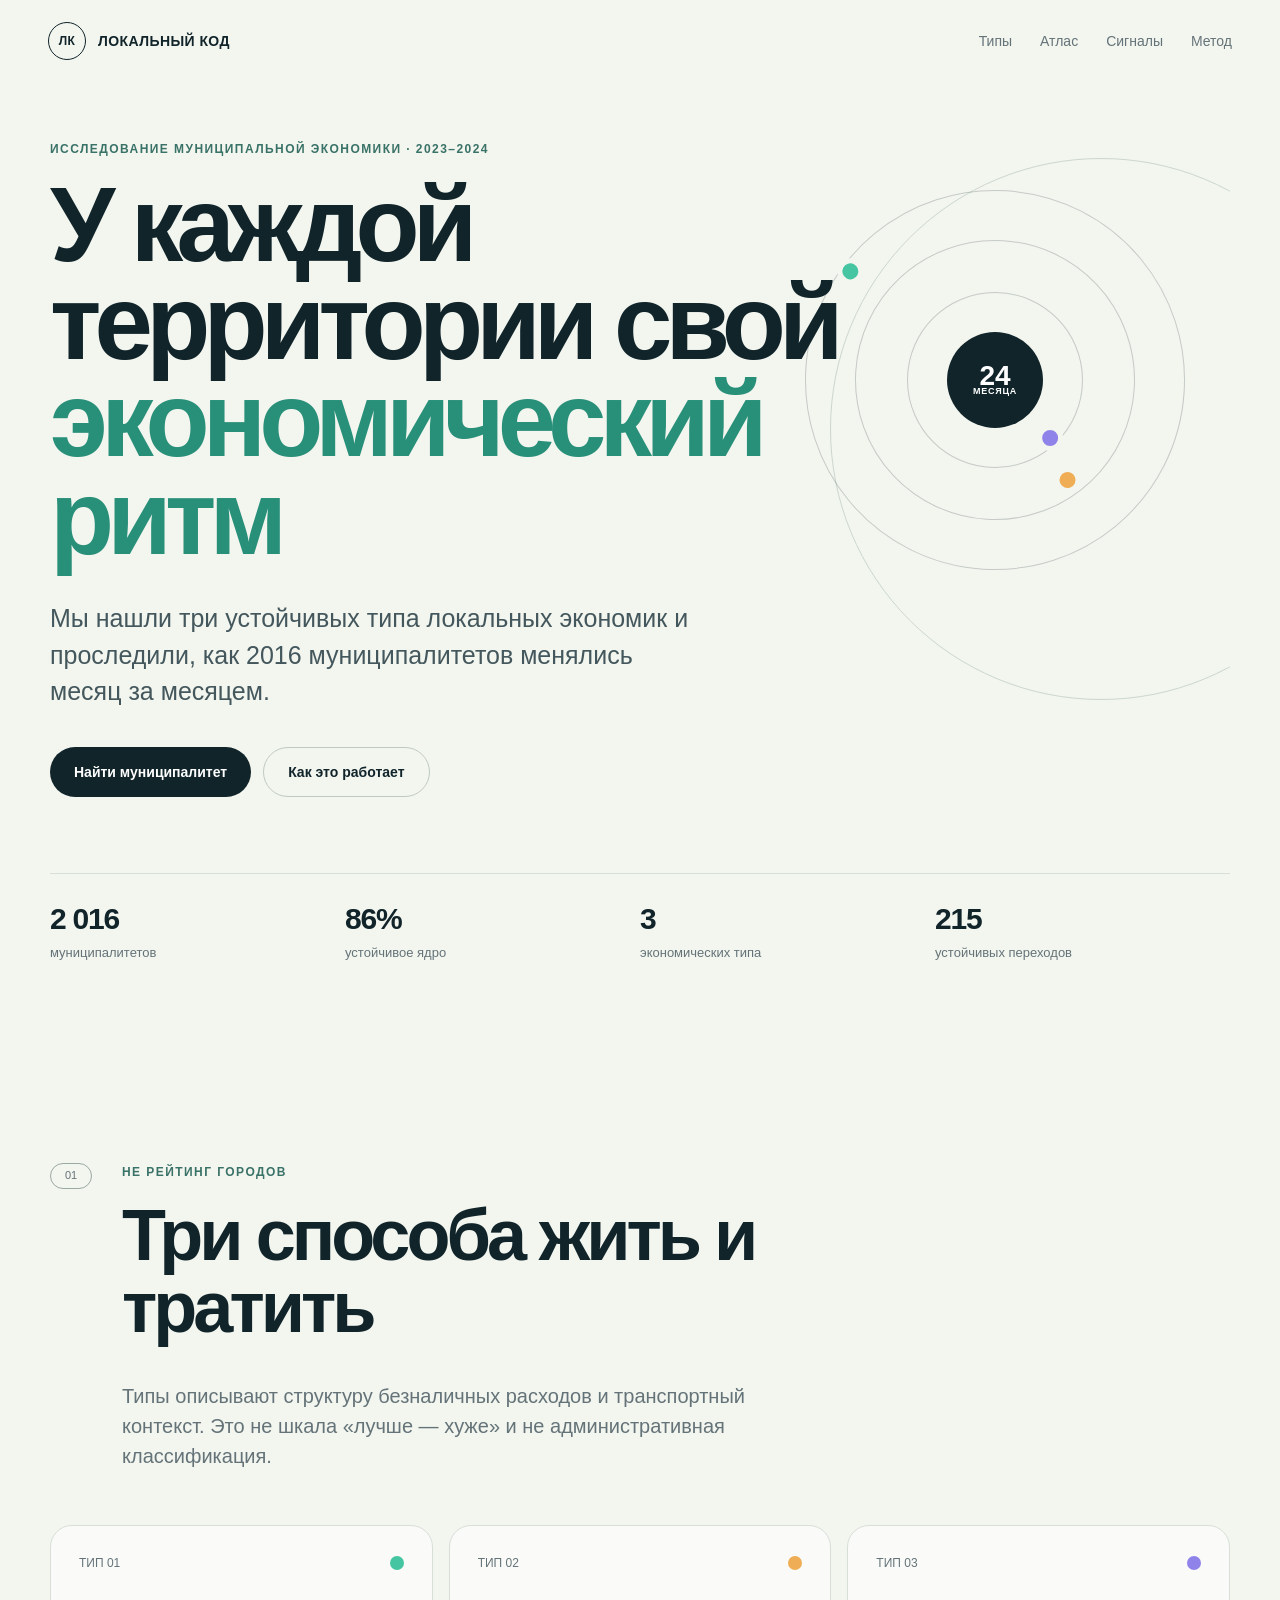
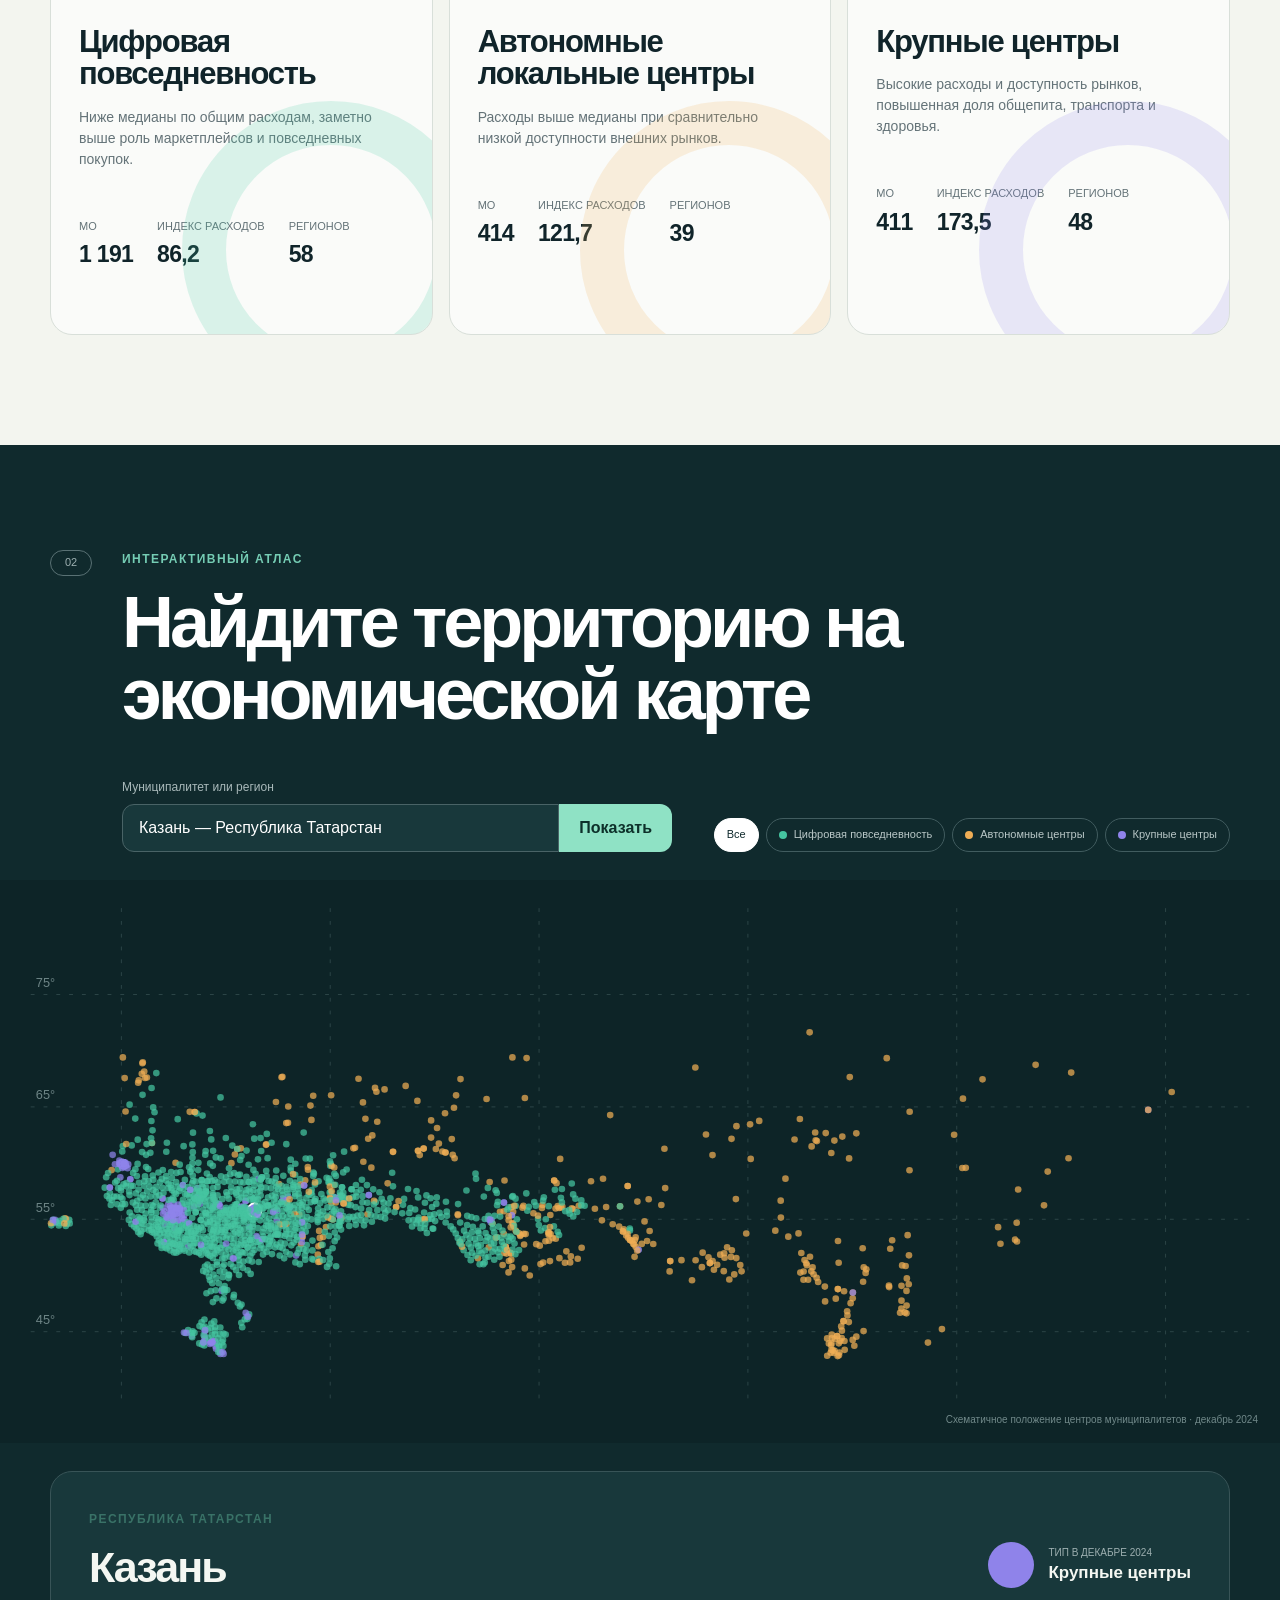
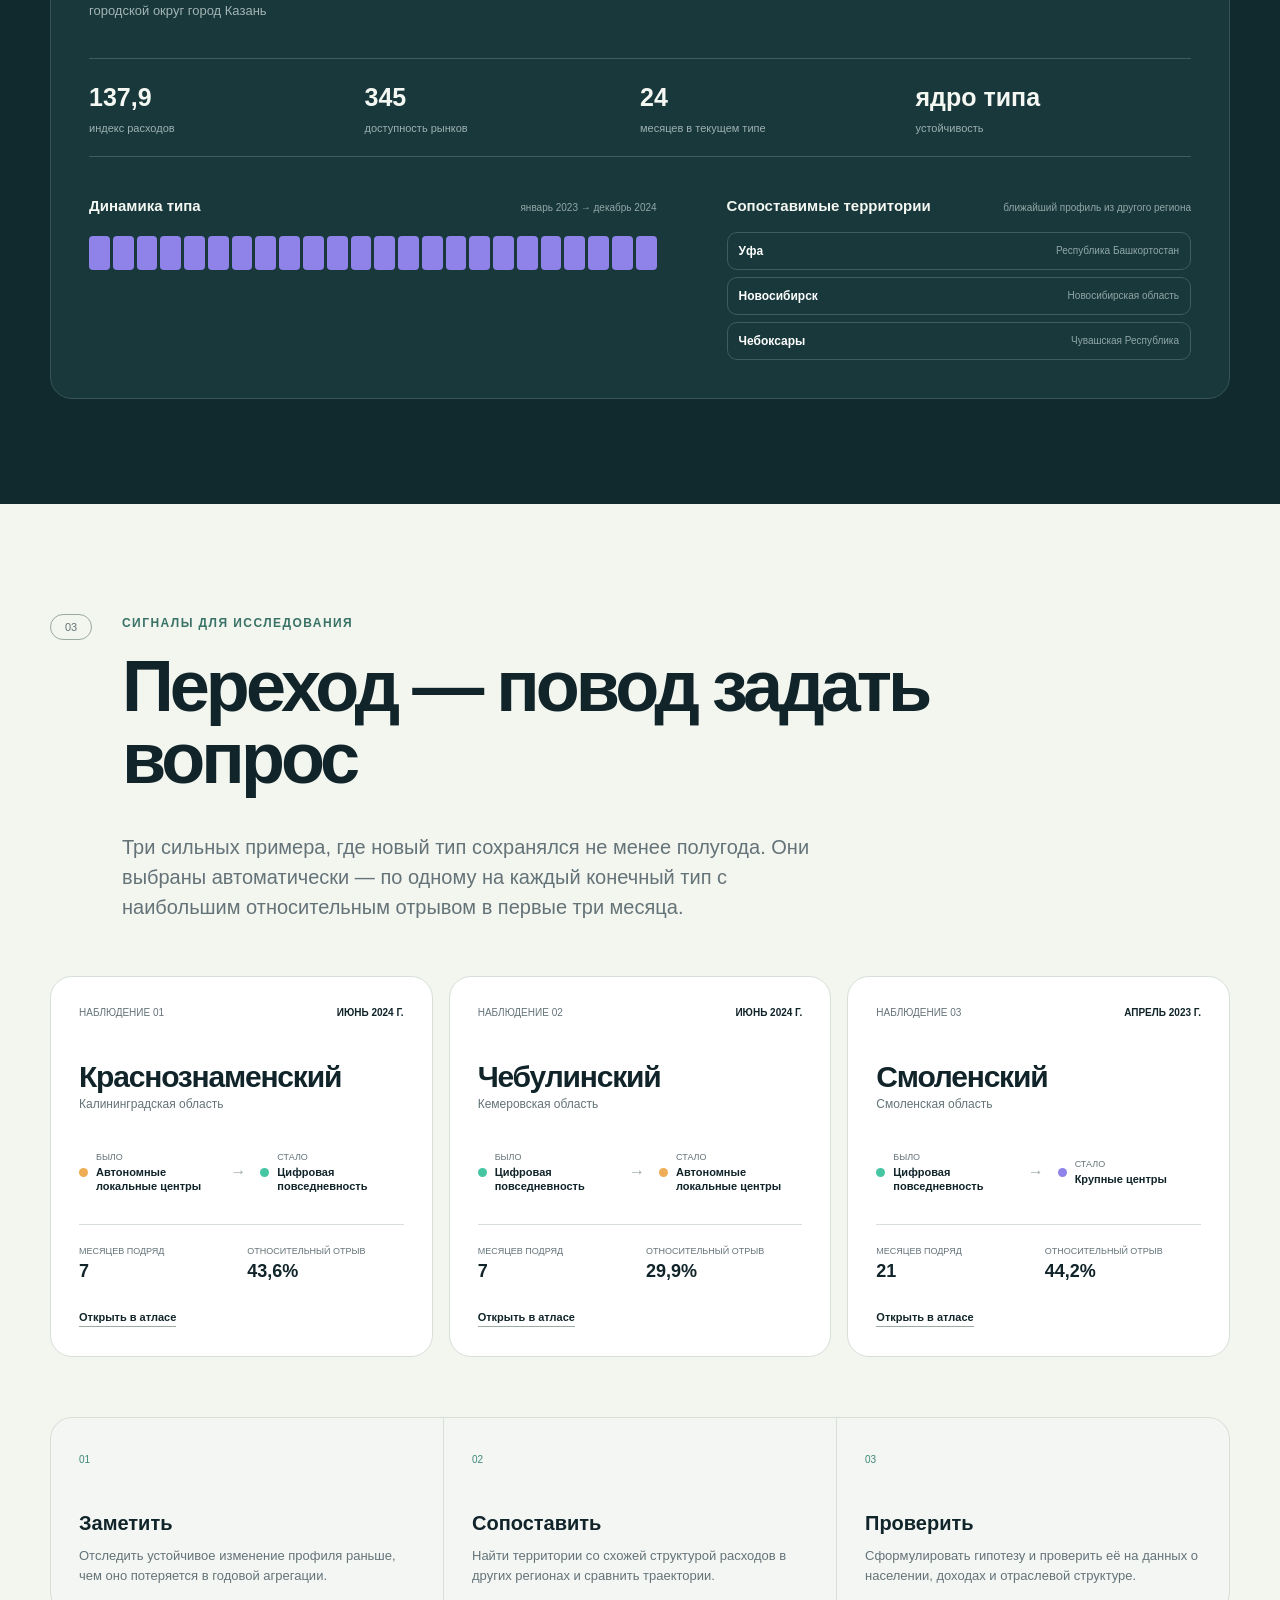
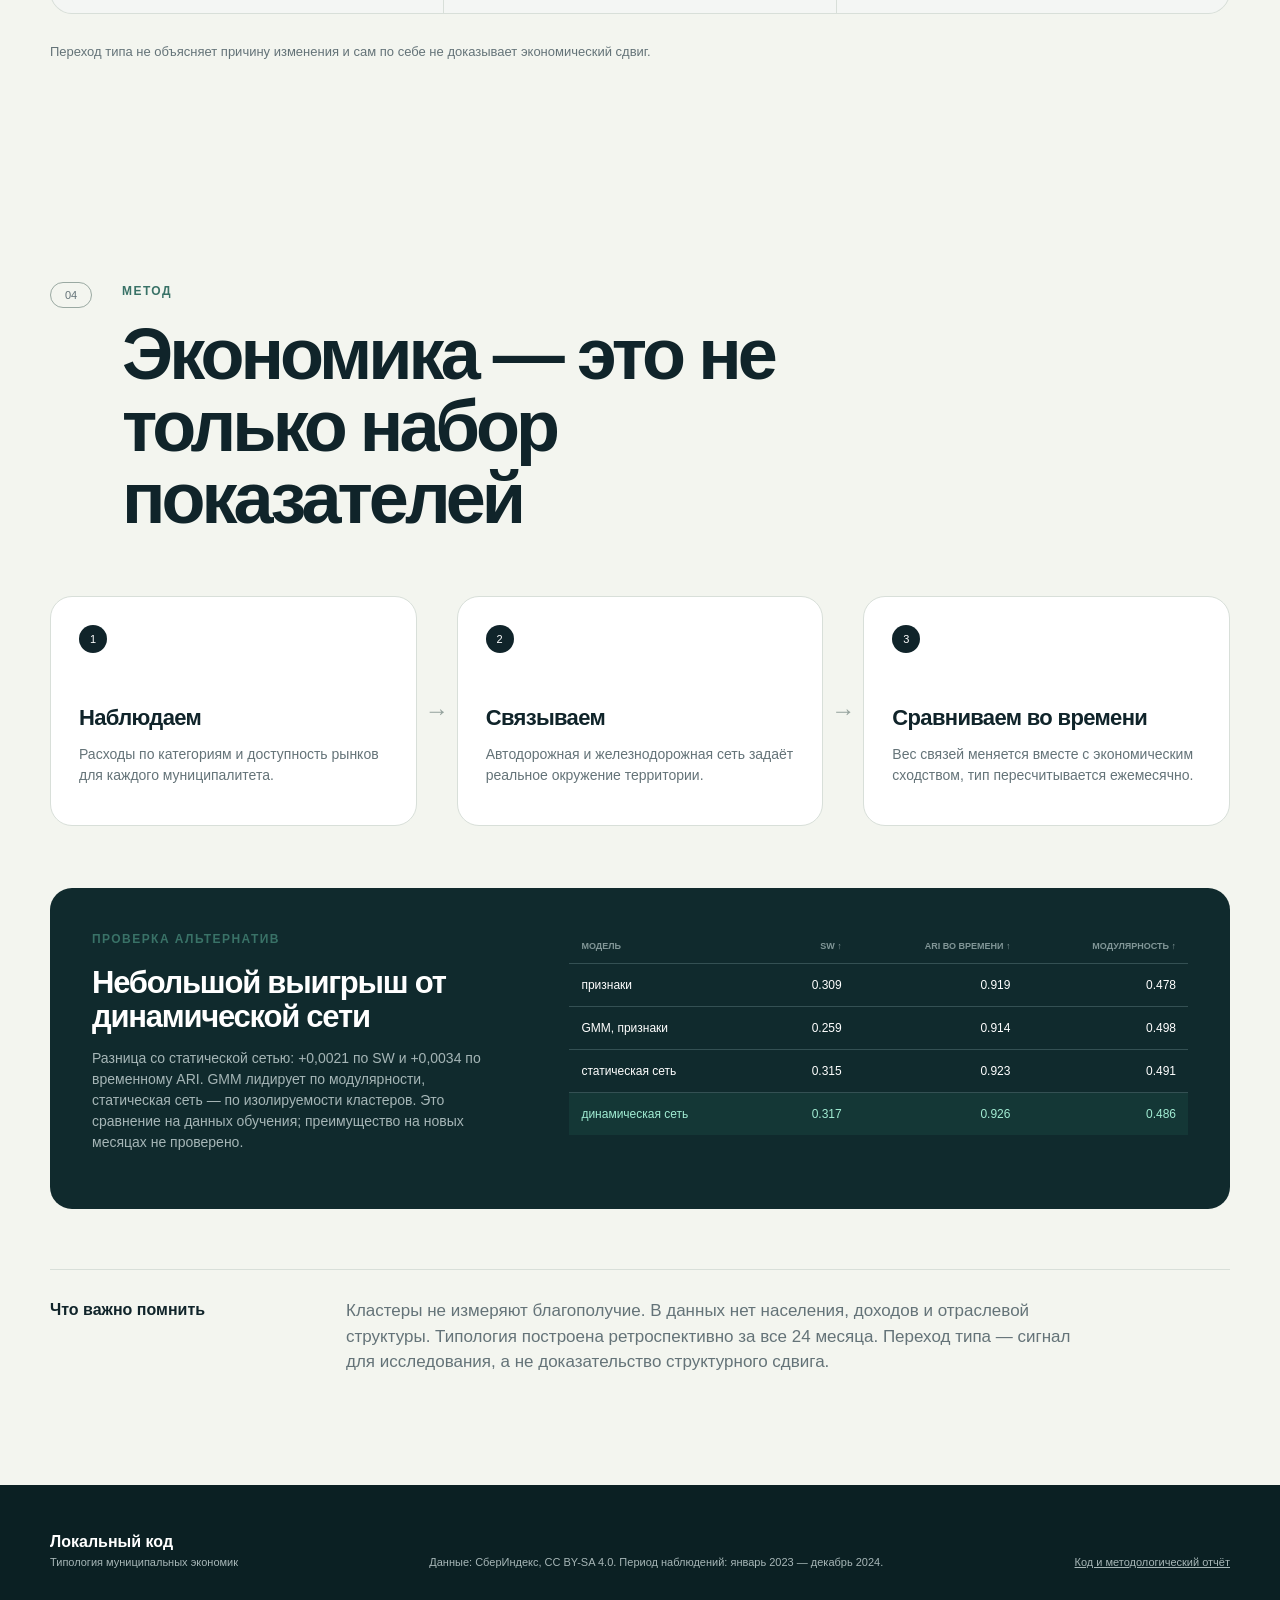
==== site/index.html @ 33820975 "Рефакторинг" ====
<!doctype html>
<html lang="ru">
<head>
  <meta charset="utf-8">
  <meta name="viewport" content="width=device-width, initial-scale=1">
  <meta name="description" content="Интерактивная типология экономик российских муниципалитетов на данных СберИндекса">
  <title>Локальный код — экономические типы муниципалитетов</title>
  <link rel="stylesheet" href="styles.css">
  <script src="app.js" defer></script>
</head>
<body>
  <header class="topbar">
    <a class="brand" href="#top" aria-label="Локальный код — на главную">
      <span class="brand-mark">ЛК</span>
      <span>Локальный код</span>
    </a>
    <nav aria-label="Навигация по странице">
      <a href="#types">Типы</a>
      <a href="#atlas">Атлас</a>
      <a href="#signals">Сигналы</a>
      <a href="#method">Метод</a>
    </nav>
  </header>

  <main id="top">
    <section class="hero page-grid">
      <div class="eyebrow">Исследование муниципальной экономики · 2023–2024</div>
      <h1>У каждой территории свой <span>экономический ритм</span></h1>
      <p class="hero-lead">Мы нашли три устойчивых типа локальных экономик и проследили, как 2016 муниципалитетов менялись месяц за месяцем.</p>
      <div class="hero-actions">
        <a class="button button-primary" href="#atlas">Найти муниципалитет</a>
        <a class="button button-secondary" href="#method">Как это работает</a>
      </div>
      <div class="hero-orbit" aria-hidden="true">
        <span class="orbit orbit-one"></span>
        <span class="orbit orbit-two"></span>
        <span class="orbit orbit-three"></span>
        <span class="orbit-core">24<br><small>месяца</small></span>
      </div>
      <dl class="hero-stats" aria-label="Основные показатели исследования">
        <div><dt id="stat-municipalities">2016</dt><dd>муниципалитетов</dd></div>
        <div><dt id="stat-core">86%</dt><dd>устойчивое ядро</dd></div>
        <div><dt>3</dt><dd>экономических типа</dd></div>
        <div><dt id="stat-transitions">215</dt><dd>устойчивых переходов</dd></div>
      </dl>
    </section>

    <section class="intro page-grid" id="types">
      <div class="section-heading">
        <span class="section-number">01</span>
        <div>
          <p class="eyebrow">Не рейтинг городов</p>
          <h2>Три способа жить и тратить</h2>
        </div>
      </div>
      <p class="section-lead">Типы описывают структуру безналичных расходов и транспортный контекст. Это не шкала «лучше — хуже» и не административная классификация.</p>
      <div class="type-grid" id="cluster-cards" aria-live="polite"></div>
    </section>

    <section class="atlas-section" id="atlas">
      <div class="page-grid">
        <div class="section-heading section-heading-light">
          <span class="section-number">02</span>
          <div>
            <p class="eyebrow">Интерактивный атлас</p>
            <h2>Найдите территорию на экономической карте</h2>
          </div>
        </div>
        <div class="atlas-toolbar">
          <form class="search" id="search-form">
            <label for="municipality-search">Муниципалитет или регион</label>
            <div class="search-row">
              <input id="municipality-search" list="municipality-list" autocomplete="off" placeholder="Например, Казань">
              <datalist id="municipality-list"></datalist>
              <button type="submit">Показать</button>
            </div>
          </form>
          <div class="filters" id="map-filters" aria-label="Фильтр по типу">
            <button class="filter is-active" data-cluster="0">Все</button>
            <button class="filter" data-cluster="1"><span></span>Цифровая повседневность</button>
            <button class="filter" data-cluster="2"><span></span>Автономные центры</button>
            <button class="filter" data-cluster="3"><span></span>Крупные центры</button>
          </div>
        </div>
      </div>

      <div class="map-wrap">
        <svg id="map" viewBox="0 0 1000 440" role="img" aria-label="Схематичная карта муниципалитетов России"></svg>
        <div class="map-caption">Схематичное положение центров муниципалитетов · декабрь 2024</div>
        <div class="tooltip" id="map-tooltip" hidden></div>
      </div>

      <article class="passport page-grid" id="passport" aria-live="polite">
        <div class="passport-title">
          <p class="eyebrow" id="passport-region">Республика Татарстан</p>
          <h3 id="passport-name">Казань</h3>
          <p id="passport-full-name"></p>
        </div>
        <div class="passport-type">
          <span class="type-dot" id="passport-dot"></span>
          <div><small>Тип в декабре 2024</small><strong id="passport-cluster">Крупные центры</strong></div>
        </div>
        <dl class="passport-metrics">
          <div><dt id="passport-spend">—</dt><dd>индекс расходов</dd></div>
          <div><dt id="passport-access">—</dt><dd>доступность рынков</dd></div>
          <div><dt id="passport-months">—</dt><dd>месяцев в текущем типе</dd></div>
          <div><dt id="passport-stability">—</dt><dd>устойчивость</dd></div>
        </dl>
        <div class="timeline-block">
          <div class="timeline-heading"><h4>Динамика типа</h4><span>январь 2023 → декабрь 2024</span></div>
          <div class="timeline" id="passport-timeline"></div>
        </div>
        <div class="comparables-block">
          <div class="timeline-heading"><h4>Сопоставимые территории</h4><span>ближайший профиль из другого региона</span></div>
          <div class="comparables" id="passport-comparables"></div>
        </div>
      </article>
    </section>

    <section class="signals page-grid" id="signals">
      <div class="section-heading">
        <span class="section-number">03</span>
        <div>
          <p class="eyebrow">Сигналы для исследования</p>
          <h2>Переход — повод задать вопрос</h2>
        </div>
      </div>
      <p class="section-lead">Три сильных примера, где новый тип сохранялся не менее полугода. Они выбраны автоматически — по одному на каждый конечный тип с наибольшим относительным отрывом в первые три месяца.</p>
      <div class="signal-grid" id="signal-cards" aria-live="polite"></div>

      <div class="use-cases">
        <article><span>01</span><h3>Заметить</h3><p>Отследить устойчивое изменение профиля раньше, чем оно потеряется в годовой агрегации.</p></article>
        <article><span>02</span><h3>Сопоставить</h3><p>Найти территории со схожей структурой расходов в других регионах и сравнить траектории.</p></article>
        <article><span>03</span><h3>Проверить</h3><p>Сформулировать гипотезу и проверить её на данных о населении, доходах и отраслевой структуре.</p></article>
      </div>
      <p class="signals-note">Переход типа не объясняет причину изменения и сам по себе не доказывает экономический сдвиг.</p>
    </section>

    <section class="method page-grid" id="method">
      <div class="section-heading">
        <span class="section-number">04</span>
        <div>
          <p class="eyebrow">Метод</p>
          <h2>Экономика — это не только набор показателей</h2>
        </div>
      </div>
      <div class="method-story">
        <div class="method-step"><span>1</span><h3>Наблюдаем</h3><p>Расходы по категориям и доступность рынков для каждого муниципалитета.</p></div>
        <div class="method-arrow" aria-hidden="true">→</div>
        <div class="method-step"><span>2</span><h3>Связываем</h3><p>Автодорожная и железнодорожная сеть задаёт реальное окружение территории.</p></div>
        <div class="method-arrow" aria-hidden="true">→</div>
        <div class="method-step"><span>3</span><h3>Сравниваем во времени</h3><p>Вес связей меняется вместе с экономическим сходством, тип пересчитывается ежемесячно.</p></div>
      </div>

      <div class="model-card">
        <div>
          <p class="eyebrow">Проверка альтернатив</p>
          <h3>Небольшой выигрыш от динамической сети</h3>
          <p>Разница со статической сетью: +0,0021 по SW и +0,0034 по временному ARI. GMM лидирует по модулярности, статическая сеть — по изолируемости кластеров. Это сравнение на данных обучения; преимущество на новых месяцах не проверено.</p>
        </div>
        <div class="model-table-wrap">
          <table>
            <thead><tr><th>Модель</th><th>SW ↑</th><th>ARI во времени ↑</th><th>Модулярность ↑</th></tr></thead>
            <tbody id="model-table"></tbody>
          </table>
        </div>
      </div>

      <div class="limits">
        <h3>Что важно помнить</h3>
        <p>Кластеры не измеряют благополучие. В данных нет населения, доходов и отраслевой структуры. Типология построена ретроспективно за все 24 месяца. Переход типа — сигнал для исследования, а не доказательство структурного сдвига.</p>
      </div>
    </section>
  </main>

  <footer>
    <div><strong>Локальный код</strong><span>Типология муниципальных экономик</span></div>
    <p>Данные: СберИндекс, CC BY-SA 4.0. Период наблюдений: январь 2023 — декабрь 2024.</p>
    <a href="https://github.com/artemcd/sber-index">Код и методологический отчёт</a>
  </footer>

  <noscript>Для интерактивной карты необходимо включить JavaScript.</noscript>
</body>
</html>
---- site/styles.css ----
:root {
  --ink: #10242a;
  --muted: #647378;
  --paper: #f3f5ef;
  --panel: #ffffff;
  --line: #d8dfd9;
  --dark: #102a2d;
  --dark-soft: #18383b;
  --green: #45c5a1;
  --amber: #efad55;
  --violet: #8f83ea;
  --cluster-1: var(--green);
  --cluster-2: var(--amber);
  --cluster-3: var(--violet);
  --radius: 22px;
  color-scheme: light;
  font-family: -apple-system, BlinkMacSystemFont, "Segoe UI", sans-serif;
  font-synthesis: none;
}

* { box-sizing: border-box; }

html { scroll-behavior: smooth; }

body {
  margin: 0;
  color: var(--ink);
  background: var(--paper);
  line-height: 1.5;
  overflow-x: hidden;
}

a { color: inherit; }

button, input { font: inherit; }

button, a { -webkit-tap-highlight-color: transparent; }

.page-grid {
  width: min(1180px, calc(100% - 48px));
  margin-inline: auto;
}

.topbar {
  position: absolute;
  z-index: 10;
  top: 0;
  left: 0;
  right: 0;
  display: flex;
  align-items: center;
  justify-content: space-between;
  max-width: 1280px;
  margin: 0 auto;
  padding: 22px 48px;
}

.brand {
  display: inline-flex;
  align-items: center;
  gap: 12px;
  font-size: 14px;
  font-weight: 750;
  letter-spacing: .03em;
  text-decoration: none;
  text-transform: uppercase;
}

.brand-mark {
  display: grid;
  place-items: center;
  width: 38px;
  aspect-ratio: 1;
  border: 1px solid var(--ink);
  border-radius: 50%;
  font-size: 12px;
}

.topbar nav { display: flex; gap: 28px; }

.topbar nav a {
  color: var(--muted);
  font-size: 14px;
  text-decoration: none;
}

.topbar nav a:hover { color: var(--ink); }

.hero {
  position: relative;
  display: grid;
  min-height: 760px;
  align-content: center;
  padding-block: 140px 90px;
  overflow: hidden;
}

.hero::before {
  position: absolute;
  inset: 15% -12% auto auto;
  width: 540px;
  height: 540px;
  border: 1px solid #cbd8ce;
  border-radius: 50%;
  content: "";
}

.eyebrow {
  margin: 0 0 18px;
  color: #397267;
  font-size: 12px;
  font-weight: 750;
  letter-spacing: .12em;
  text-transform: uppercase;
}

.hero h1 {
  position: relative;
  z-index: 2;
  max-width: 820px;
  margin: 0;
  font-size: clamp(58px, 8.2vw, 112px);
  font-weight: 700;
  letter-spacing: -.065em;
  line-height: .93;
}

.hero h1 span { color: #288f79; }

.hero-lead {
  position: relative;
  z-index: 2;
  max-width: 640px;
  margin: 34px 0 0;
  color: #43575c;
  font-size: clamp(19px, 2vw, 25px);
  line-height: 1.45;
}

.hero-actions {
  position: relative;
  z-index: 3;
  display: flex;
  gap: 12px;
  margin-top: 38px;
}

.button {
  display: inline-flex;
  align-items: center;
  justify-content: center;
  min-height: 50px;
  padding: 0 24px;
  border-radius: 999px;
  font-size: 14px;
  font-weight: 700;
  text-decoration: none;
}

.button-primary { color: white; background: var(--ink); }

.button-primary:hover { background: #244149; }

.button-secondary { border: 1px solid #becbc2; }

.button-secondary:hover { background: white; }

.hero-orbit {
  position: absolute;
  z-index: 1;
  top: 190px;
  right: 45px;
  width: 380px;
  height: 380px;
}

.orbit {
  position: absolute;
  border: 1px solid rgba(16, 36, 42, .2);
  border-radius: 50%;
}

.orbit::after {
  position: absolute;
  width: 16px;
  height: 16px;
  border: 5px solid var(--paper);
  border-radius: 50%;
  content: "";
}

.orbit-one { inset: 0; transform: rotate(-18deg); }
.orbit-one::after { top: 28px; left: 72px; background: var(--cluster-1); }
.orbit-two { inset: 50px; transform: rotate(25deg); }
.orbit-two::after { right: 18px; bottom: 66px; background: var(--cluster-2); }
.orbit-three { inset: 102px; transform: rotate(-45deg); }
.orbit-three::after { bottom: -6px; left: 72px; background: var(--cluster-3); }

.orbit-core {
  position: absolute;
  inset: 142px;
  display: grid;
  place-content: center;
  border-radius: 50%;
  color: white;
  background: var(--ink);
  font-size: 28px;
  font-weight: 700;
  line-height: .8;
  text-align: center;
}

.orbit-core small { font-size: 9px; font-weight: 600; letter-spacing: .08em; text-transform: uppercase; }

.hero-stats {
  position: relative;
  z-index: 2;
  display: grid;
  grid-template-columns: repeat(4, 1fr);
  margin: 76px 0 0;
  border-top: 1px solid var(--line);
}

.hero-stats div { padding: 22px 22px 0 0; }

.hero-stats dt { font-size: 30px; font-weight: 700; letter-spacing: -.04em; }

.hero-stats dd { margin: 2px 0 0; color: var(--muted); font-size: 13px; }

.intro, .signals, .method { padding-block: 110px; }

.section-heading {
  display: grid;
  grid-template-columns: 72px 1fr;
  align-items: start;
}

.section-number {
  display: inline-grid;
  place-items: center;
  width: 42px;
  height: 26px;
  border: 1px solid #9aa9a2;
  border-radius: 999px;
  color: var(--muted);
  font-size: 11px;
}

.section-heading h2 {
  max-width: 850px;
  margin: 0;
  font-size: clamp(42px, 5.8vw, 72px);
  letter-spacing: -.055em;
  line-height: 1;
}

.section-lead {
  max-width: 690px;
  margin: 38px 0 54px 72px;
  color: var(--muted);
  font-size: 20px;
}

.type-grid {
  display: grid;
  grid-template-columns: repeat(3, 1fr);
  gap: 16px;
}

.type-card {
  position: relative;
  min-height: 410px;
  padding: 28px;
  border: 1px solid var(--line);
  border-radius: var(--radius);
  background: rgba(255,255,255,.62);
  overflow: hidden;
}

.type-card::after {
  position: absolute;
  right: -48px;
  bottom: -65px;
  width: 210px;
  height: 210px;
  border: 44px solid var(--cluster-color);
  border-radius: 50%;
  opacity: .18;
  content: "";
}

.type-card-head { display: flex; align-items: center; justify-content: space-between; }

.type-index { color: var(--muted); font-size: 12px; }

.type-swatch { width: 14px; height: 14px; border-radius: 50%; background: var(--cluster-color); }

.type-card h3 {
  max-width: 290px;
  margin: 54px 0 16px;
  font-size: 31px;
  letter-spacing: -.04em;
  line-height: 1.05;
}

.type-card > p { max-width: 320px; color: var(--muted); font-size: 14px; }

.type-card dl { display: flex; gap: 24px; margin: 48px 0 0; }

.type-card dl div { display: grid; }

.type-card dt { font-size: 23px; font-weight: 700; letter-spacing: -.03em; }

.type-card dd { order: -1; margin: 0 0 3px; color: var(--muted); font-size: 11px; text-transform: uppercase; }

.atlas-section {
  padding-block: 105px;
  color: #f4f7f2;
  background: var(--dark);
}

.section-heading-light .section-number { border-color: #597174; color: #9db0b1; }
.section-heading-light .eyebrow { color: #75cdb4; }
.section-heading-light h2 { color: white; }

.atlas-toolbar {
  display: flex;
  align-items: end;
  justify-content: space-between;
  gap: 36px;
  margin: 48px 0 28px 72px;
}

.search { flex: 1; max-width: 550px; }
.search label { display: block; margin-bottom: 8px; color: #a9b9ba; font-size: 12px; }
.search-row { display: flex; }
.search input {
  width: 100%;
  height: 48px;
  padding: 0 16px;
  border: 1px solid #496366;
  border-radius: 12px 0 0 12px;
  outline: none;
  color: white;
  background: var(--dark-soft);
}
.search input:focus { border-color: #8ed9c2; box-shadow: 0 0 0 3px rgba(69,197,161,.14); }
.search button {
  padding: 0 20px;
  border: 0;
  border-radius: 0 12px 12px 0;
  color: #0d302a;
  background: #8fe2c5;
  font-weight: 700;
  cursor: pointer;
}

.filters { display: flex; flex-wrap: wrap; justify-content: flex-end; gap: 7px; }

.filter {
  display: inline-flex;
  align-items: center;
  gap: 7px;
  min-height: 34px;
  padding: 0 12px;
  border: 1px solid #415c5f;
  border-radius: 999px;
  color: #bac8c8;
  background: transparent;
  font-size: 11px;
  cursor: pointer;
}

.filter span { width: 8px; height: 8px; border-radius: 50%; }
.filter[data-cluster="1"] span { background: var(--cluster-1); }
.filter[data-cluster="2"] span { background: var(--cluster-2); }
.filter[data-cluster="3"] span { background: var(--cluster-3); }
.filter:hover, .filter.is-active { color: var(--dark); border-color: white; background: white; }

.map-wrap {
  position: relative;
  width: min(1370px, 100%);
  margin: 0 auto;
  overflow: hidden;
  background: #0d2427;
}

#map { display: block; width: 100%; min-height: 380px; }
#map .grid-line { stroke: #30484a; stroke-width: .7; stroke-dasharray: 3 7; }
#map .map-label { fill: #6e8586; font-size: 10px; }
#map .municipality { cursor: pointer; transition: opacity .18s, r .18s; }
#map .municipality:hover, #map .municipality.is-selected { r: 5.5; stroke: white; stroke-width: 1.4; opacity: 1; }
#map .municipality.is-muted { opacity: .05; pointer-events: none; }

.map-caption {
  position: absolute;
  right: 22px;
  bottom: 16px;
  color: #71898a;
  font-size: 10px;
}

.tooltip {
  position: fixed;
  z-index: 20;
  max-width: 260px;
  padding: 10px 12px;
  border-radius: 10px;
  color: var(--ink);
  background: white;
  box-shadow: 0 12px 40px rgba(0,0,0,.24);
  font-size: 12px;
  pointer-events: none;
}

.tooltip strong { display: block; font-size: 13px; }
.tooltip span { color: var(--muted); }

.passport {
  display: grid;
  grid-template-columns: 1.1fr .9fr;
  gap: 38px 70px;
  margin-top: 28px;
  padding: 38px;
  border: 1px solid #385457;
  border-radius: var(--radius);
  background: var(--dark-soft);
}

.passport-title h3 { margin: 0; font-size: 43px; letter-spacing: -.045em; line-height: 1; }
.passport-title > p:last-child { margin: 12px 0 0; color: #a4b4b5; font-size: 13px; }

.passport-type { display: flex; align-items: center; gap: 14px; justify-self: end; }
.type-dot { width: 46px; height: 46px; border-radius: 50%; }
.passport-type div { display: grid; }
.passport-type small { color: #9eb0b1; font-size: 10px; text-transform: uppercase; }
.passport-type strong { font-size: 17px; }

.passport-metrics {
  display: grid;
  grid-column: 1 / -1;
  grid-template-columns: repeat(4, 1fr);
  margin: 0;
  border-block: 1px solid #405c5f;
}
.passport-metrics div { padding: 20px 16px 20px 0; }
.passport-metrics dt { font-size: 25px; font-weight: 700; }
.passport-metrics dd { margin: 3px 0 0; color: #9eb0b1; font-size: 11px; }

.timeline-heading { display: flex; align-items: baseline; justify-content: space-between; gap: 12px; }
.timeline-heading h4 { margin: 0; font-size: 15px; }
.timeline-heading span { color: #93a7a8; font-size: 10px; }
.timeline { display: grid; grid-template-columns: repeat(24, 1fr); gap: 3px; margin-top: 18px; }
.timeline span { height: 34px; border-radius: 4px; }

.comparables { display: grid; gap: 7px; margin-top: 14px; }
.comparable {
  display: flex;
  align-items: center;
  justify-content: space-between;
  gap: 12px;
  padding: 9px 11px;
  border: 1px solid #405c5f;
  border-radius: 10px;
  color: white;
  background: transparent;
  text-align: left;
  cursor: pointer;
}
.comparable:hover { border-color: #83cbb5; }
.comparable strong { font-size: 12px; }
.comparable span { color: #91a6a7; font-size: 10px; }

.signal-grid {
  display: grid;
  grid-template-columns: repeat(3, 1fr);
  gap: 16px;
}

.signal-card {
  padding: 28px;
  border: 1px solid var(--line);
  border-radius: var(--radius);
  background: white;
}

.signal-card-head { display: flex; justify-content: space-between; gap: 16px; color: var(--muted); font-size: 10px; text-transform: uppercase; }
.signal-card-head strong { color: var(--ink); font-weight: 650; }
.signal-card h3 { margin: 42px 0 3px; font-size: 30px; letter-spacing: -.04em; line-height: 1; }
.signal-region { margin: 0; color: var(--muted); font-size: 12px; }

.signal-path {
  display: grid;
  grid-template-columns: 1fr 22px 1fr;
  align-items: center;
  gap: 8px;
  margin-top: 38px;
}

.signal-path div { display: grid; grid-template-columns: 10px 1fr; gap: 2px 7px; align-items: center; }
.signal-path div > span { grid-row: 1 / 3; width: 9px; height: 9px; border-radius: 50%; background: var(--from-color); }
.signal-path div:last-child > span { background: var(--to-color); }
.signal-path small { color: var(--muted); font-size: 9px; text-transform: uppercase; }
.signal-path strong { font-size: 11px; line-height: 1.25; }
.signal-path b { color: #9aa8a3; font-size: 16px; font-weight: 400; }

.signal-facts { display: grid; grid-template-columns: 1fr 1fr; gap: 12px; margin: 30px 0 0; padding-top: 20px; border-top: 1px solid var(--line); }
.signal-facts div { display: grid; }
.signal-facts dt { font-size: 18px; font-weight: 700; }
.signal-facts dd { order: -1; margin: 0; color: var(--muted); font-size: 9px; text-transform: uppercase; }
.signal-open { margin-top: 24px; padding: 0; border: 0; border-bottom: 1px solid #9aaba5; color: var(--ink); background: transparent; font-size: 11px; font-weight: 700; cursor: pointer; }
.signal-open:hover { border-color: var(--ink); }

.use-cases {
  display: grid;
  grid-template-columns: repeat(3, 1fr);
  gap: 1px;
  margin-top: 60px;
  border: 1px solid var(--line);
  border-radius: var(--radius);
  background: var(--line);
  overflow: hidden;
}

.use-cases article { padding: 28px; background: rgba(255,255,255,.72); }
.use-cases span { color: #3d8877; font-size: 10px; }
.use-cases h3 { margin: 38px 0 8px; font-size: 20px; }
.use-cases p { margin: 0; color: var(--muted); font-size: 13px; }
.signals-note { max-width: 760px; margin: 28px 0 0; color: var(--muted); font-size: 13px; }

.method-story {
  display: grid;
  grid-template-columns: 1fr 40px 1fr 40px 1fr;
  align-items: center;
  margin: 62px 0;
}
.method-step { min-height: 230px; padding: 28px; border: 1px solid var(--line); border-radius: var(--radius); background: white; }
.method-step > span { display: grid; place-items: center; width: 28px; height: 28px; border-radius: 50%; color: white; background: var(--ink); font-size: 11px; }
.method-step h3 { margin: 48px 0 10px; font-size: 22px; letter-spacing: -.03em; }
.method-step p { margin: 0; color: var(--muted); font-size: 14px; }
.method-arrow { color: #95a29d; font-size: 24px; text-align: center; }

.model-card {
  display: grid;
  grid-template-columns: .8fr 1.2fr;
  gap: 65px;
  padding: 42px;
  border-radius: var(--radius);
  color: white;
  background: var(--dark);
}
.model-card h3 { margin: 0; font-size: 31px; letter-spacing: -.04em; line-height: 1.1; }
.model-card p:not(.eyebrow) { color: #a6b6b7; font-size: 14px; }
.model-table-wrap { overflow-x: auto; }
.model-card table { width: 100%; border-collapse: collapse; font-size: 12px; }
.model-card th { padding: 10px 12px; color: #819697; font-size: 9px; font-weight: 600; text-align: right; text-transform: uppercase; }
.model-card th:first-child, .model-card td:first-child { text-align: left; }
.model-card td { padding: 12px; border-top: 1px solid #345053; text-align: right; }
.model-card tr.is-selected td { color: #a1ecd3; background: rgba(69,197,161,.08); }

.limits { display: grid; grid-template-columns: 240px 1fr; gap: 56px; margin-top: 60px; padding-top: 28px; border-top: 1px solid var(--line); }
.limits h3 { margin: 0; font-size: 16px; }
.limits p { max-width: 750px; margin: 0; color: var(--muted); font-size: 17px; }

footer {
  display: flex;
  align-items: end;
  justify-content: space-between;
  gap: 40px;
  padding: 45px max(24px, calc((100% - 1180px) / 2));
  color: #a7b6b7;
  background: #0b2023;
  font-size: 11px;
}
footer div { display: grid; }
footer strong { color: white; font-size: 16px; }
footer p { max-width: 520px; margin: 0; text-align: right; }

@media (max-width: 900px) {
  .topbar { padding-inline: 24px; }
  .topbar nav { display: none; }
  .hero { min-height: 720px; }
  .hero-orbit { right: -155px; opacity: .55; }
  .type-grid { grid-template-columns: 1fr; }
  .type-card { min-height: 330px; }
  .atlas-toolbar { display: grid; margin-left: 0; }
  .filters { justify-content: flex-start; }
  .passport { grid-template-columns: 1fr; }
  .passport-type { justify-self: start; }
  .passport-metrics { grid-template-columns: repeat(2, 1fr); }
  .method-story { grid-template-columns: 1fr; gap: 12px; }
  .method-arrow { transform: rotate(90deg); }
  .model-card { grid-template-columns: 1fr; gap: 32px; }
}

@media (max-width: 620px) {
  .page-grid { width: min(100% - 28px, 1180px); }
  .topbar { padding: 16px 14px; }
  .brand-mark { width: 34px; }
  .hero { min-height: 680px; padding-top: 115px; }
  .hero h1 { max-width: 100%; font-size: 47px; overflow-wrap: break-word; }
  .hero-lead { font-size: 18px; }
  .hero-actions { align-items: stretch; flex-direction: column; max-width: 260px; }
  .hero-stats { grid-template-columns: repeat(2, 1fr); margin-top: 54px; }
  .intro, .method, .atlas-section { padding-block: 78px; }
  .section-heading { grid-template-columns: 1fr; gap: 18px; }
  .section-heading h2 { font-size: 44px; }
  .section-lead { margin-left: 0; font-size: 17px; }
  .atlas-toolbar { margin-top: 36px; }
  .filter { padding-inline: 10px; }
  #map { width: 120%; margin-left: -10%; min-height: 300px; }
  .map-caption { display: none; }
  .passport { gap: 28px; padding: 24px 18px; border-radius: 0; }
  .passport-title h3 { font-size: 35px; }
  .passport-metrics { gap: 0; }
  .passport-metrics div { padding-right: 6px; }
  .timeline { gap: 2px; }
  .timeline span { height: 27px; }
  .timeline-block, .comparables-block { grid-column: 1; }
  .timeline-heading { align-items: start; flex-direction: column; }
  .limits { grid-template-columns: 1fr; gap: 16px; }
  footer { align-items: start; flex-direction: column; }
  footer p { text-align: left; }
}

@media (prefers-reduced-motion: reduce) {
  html { scroll-behavior: auto; }
  *, *::before, *::after { transition-duration: .01ms !important; }
}
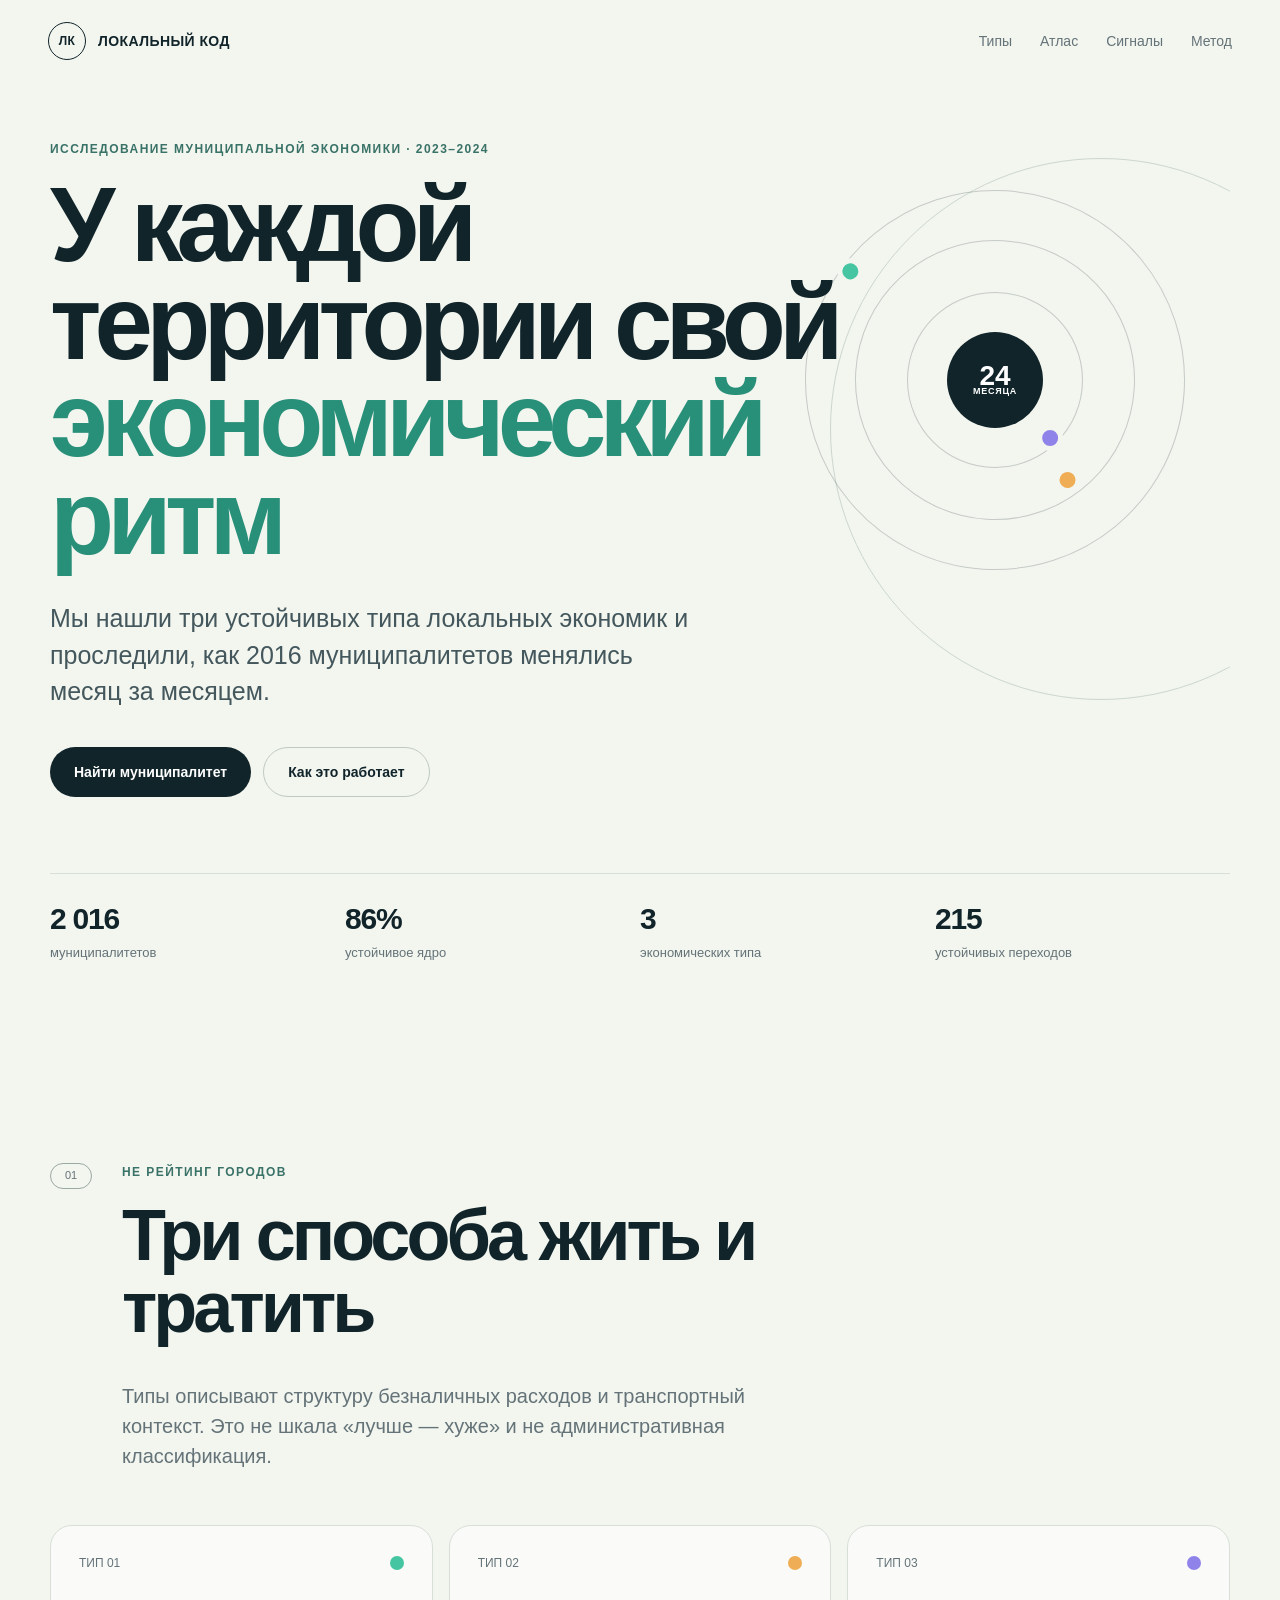
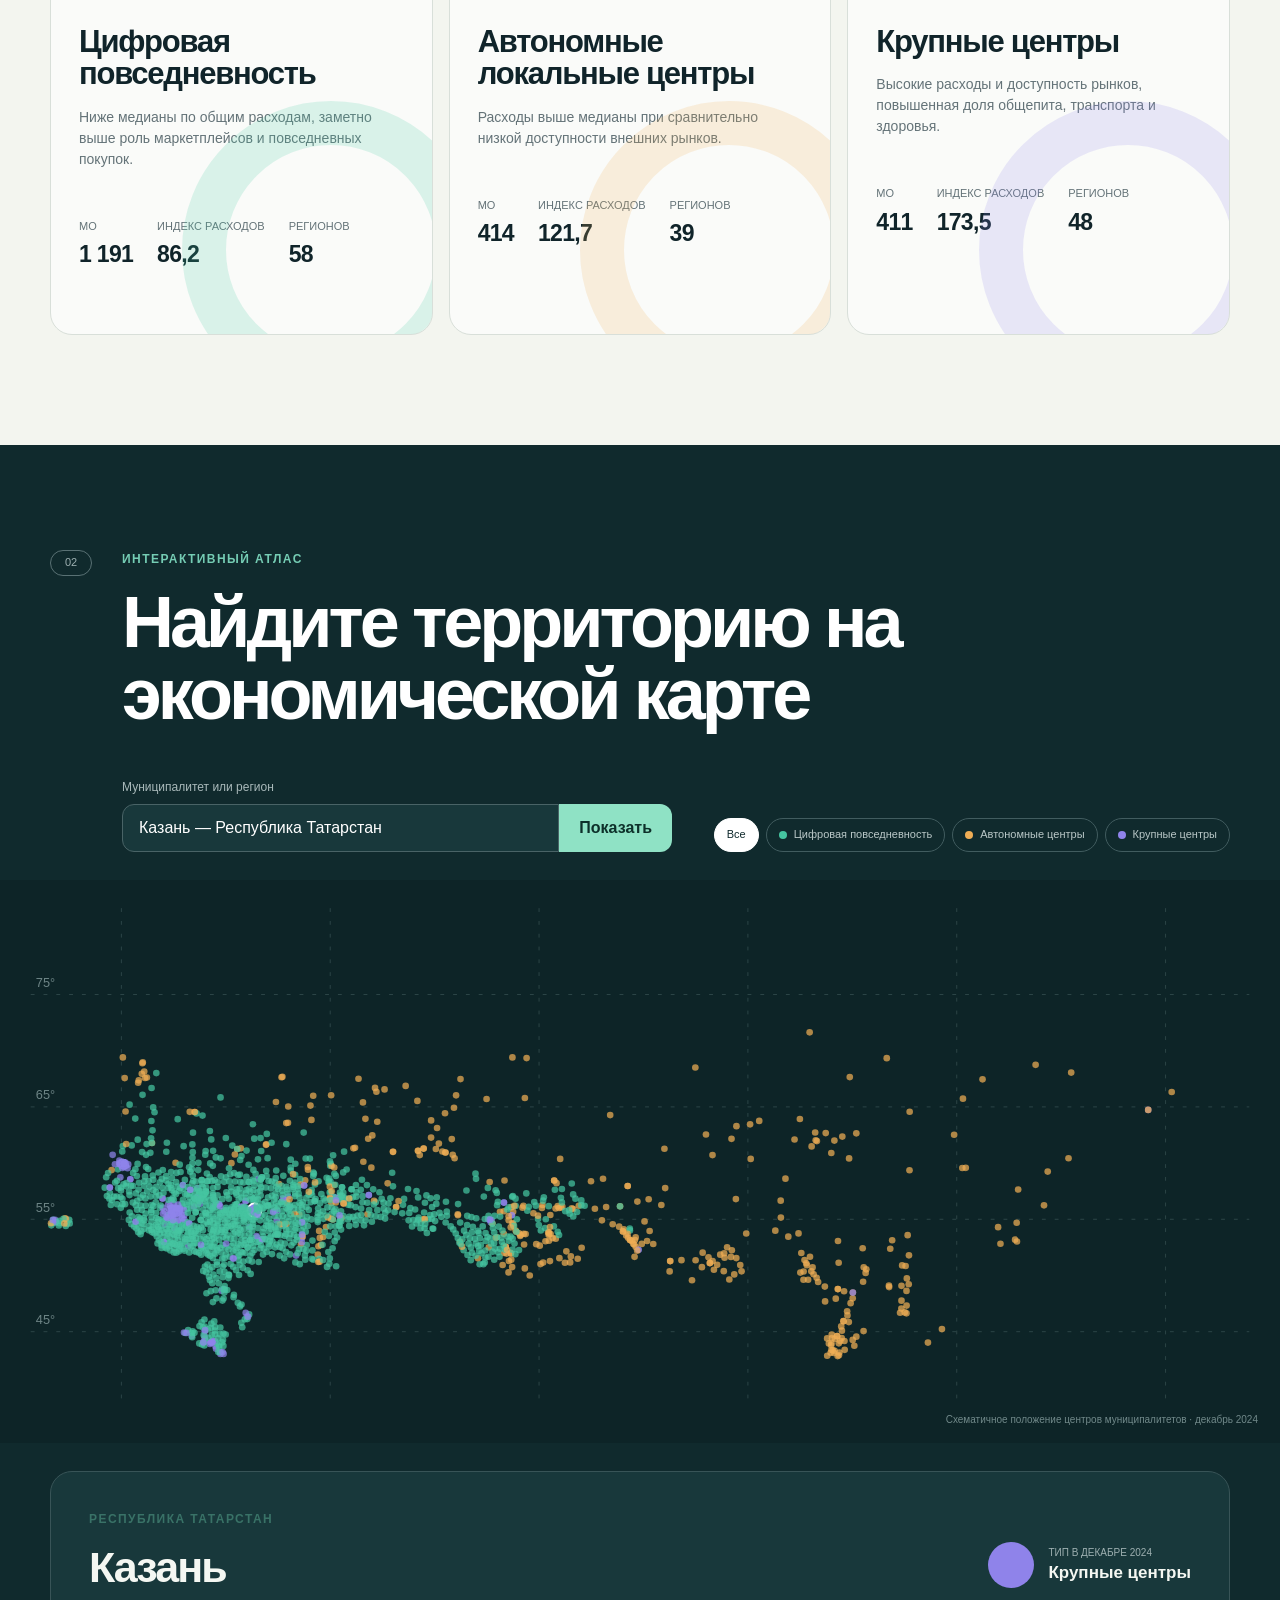
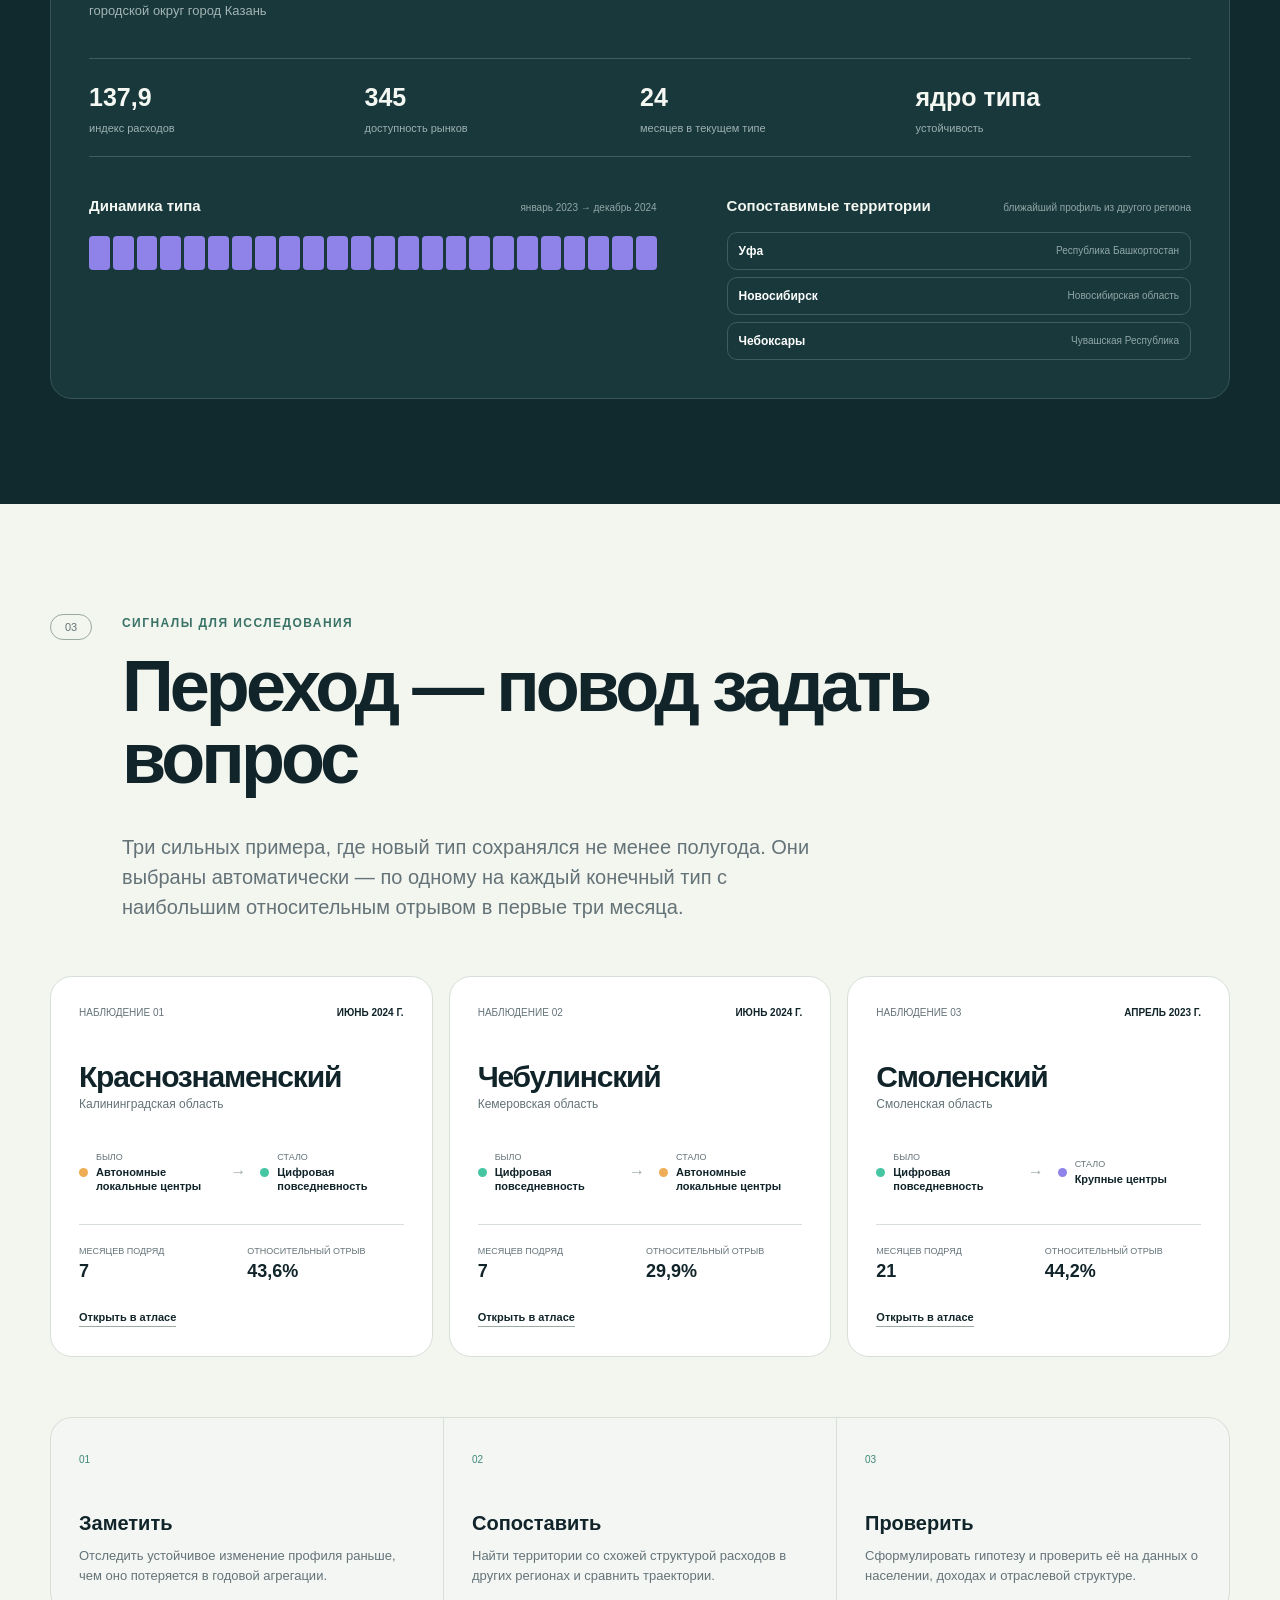
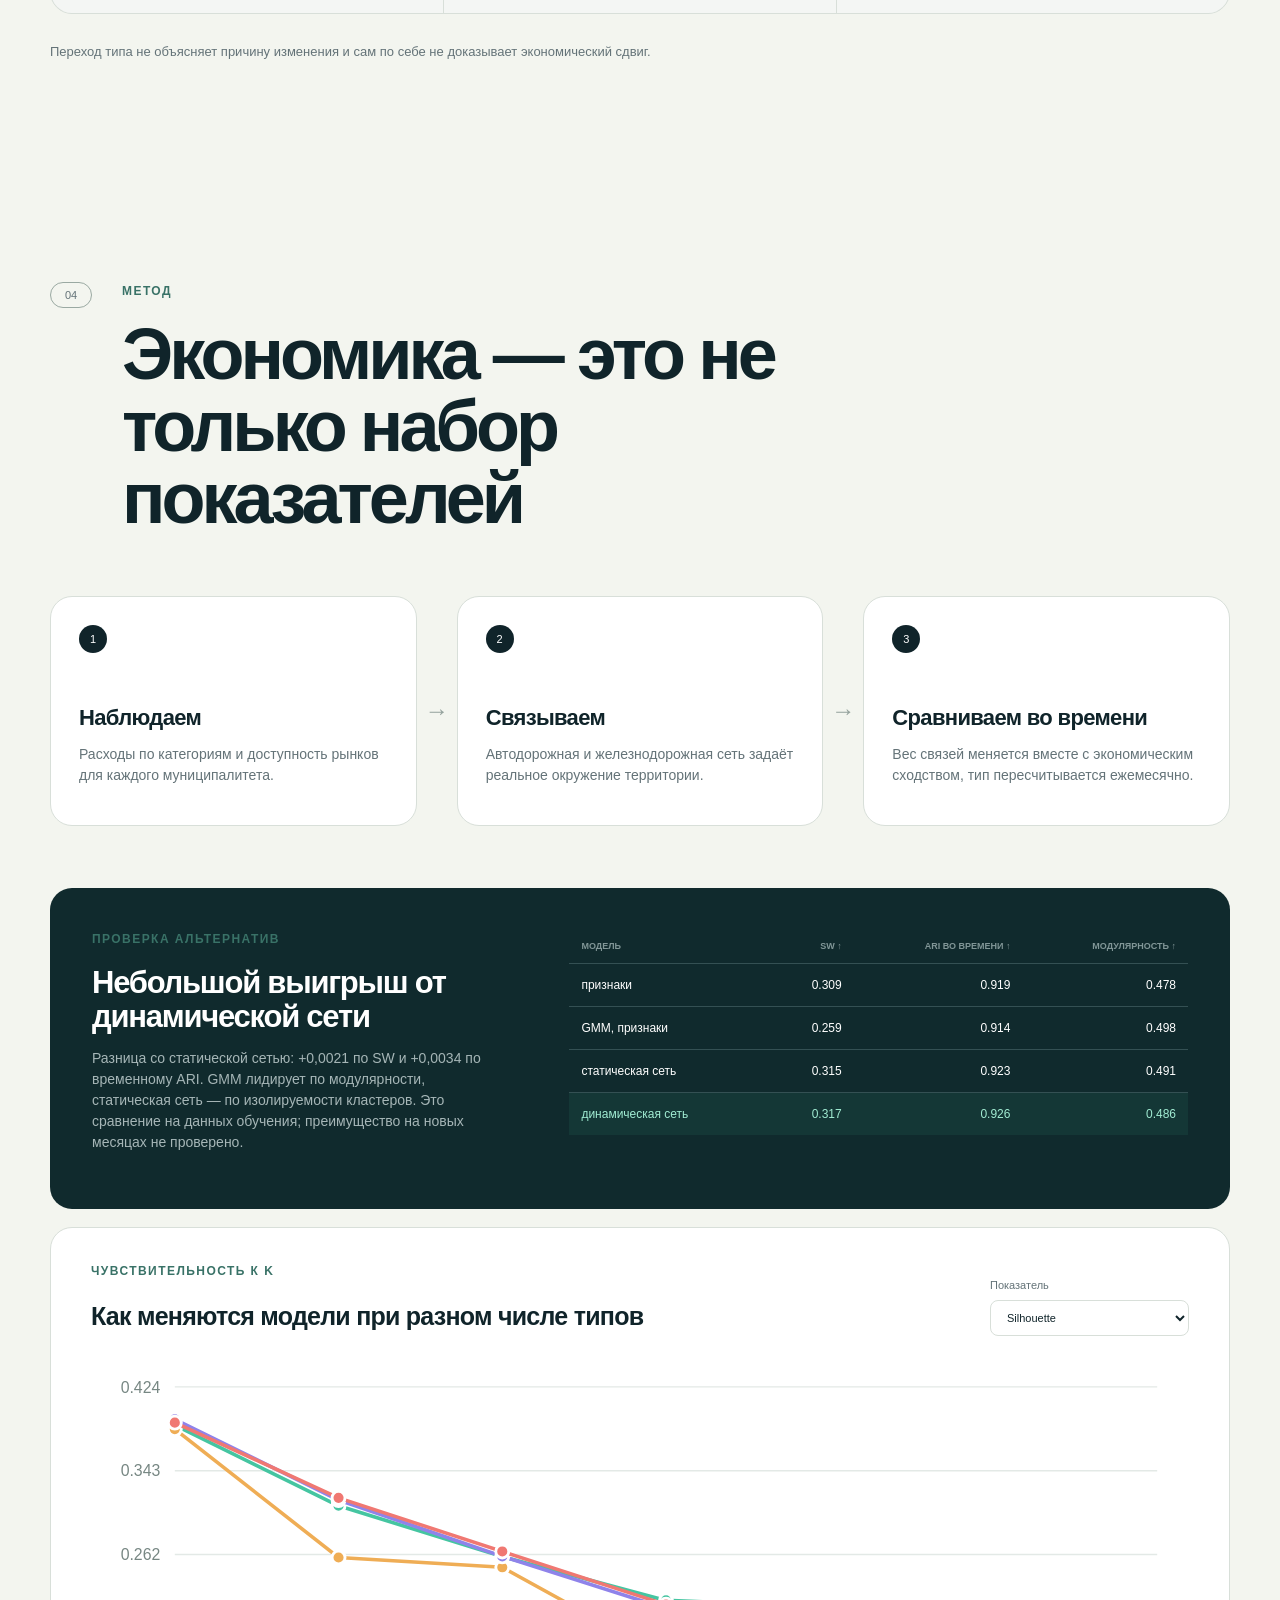
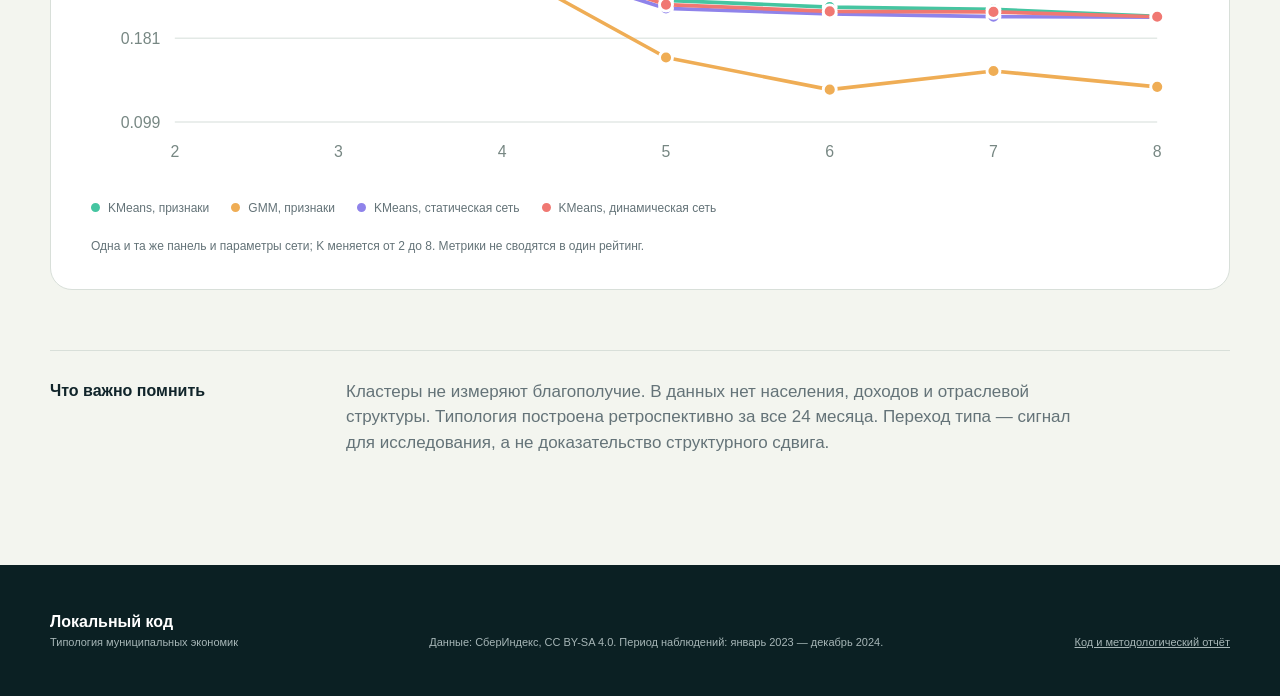
==== commit c4162e60: "Добавлен выбор кол-ва кластеров + визуал" ====
--- a/site/index.html
+++ b/site/index.html
@@ -166,6 +166,23 @@
         </div>
       </div>
 
+      <div class="cluster-chart-card">
+        <div class="cluster-chart-heading">
+          <div><p class="eyebrow">Чувствительность к K</p><h3>Как меняются модели при разном числе типов</h3></div>
+          <label for="cluster-chart-metric">Показатель
+            <select id="cluster-chart-metric">
+              <option value="silhouette">Silhouette</option>
+              <option value="temporalAri">ARI во времени</option>
+              <option value="modularity">Модулярность</option>
+              <option value="minClusterShare">Доля минимального кластера</option>
+            </select>
+          </label>
+        </div>
+        <svg id="cluster-chart" viewBox="0 0 760 300" role="img" aria-label="Сравнение метрик моделей при разном числе кластеров"></svg>
+        <div class="cluster-chart-legend" id="cluster-chart-legend"></div>
+        <p class="chart-note">Одна и та же панель и параметры сети; K меняется от 2 до 8. Метрики не сводятся в один рейтинг.</p>
+      </div>
+
       <div class="limits">
         <h3>Что важно помнить</h3>
         <p>Кластеры не измеряют благополучие. В данных нет населения, доходов и отраслевой структуры. Типология построена ретроспективно за все 24 месяца. Переход типа — сигнал для исследования, а не доказательство структурного сдвига.</p>
--- a/site/styles.css
+++ b/site/styles.css
@@ -558,6 +558,21 @@
 .model-card td { padding: 12px; border-top: 1px solid #345053; text-align: right; }
 .model-card tr.is-selected td { color: #a1ecd3; background: rgba(69,197,161,.08); }
 
+.cluster-chart-card { margin-top: 18px; padding: 34px 40px; border: 1px solid var(--line); border-radius: var(--radius); background: white; }
+.cluster-chart-heading { display: flex; align-items: end; justify-content: space-between; gap: 24px; }
+.cluster-chart-heading h3 { margin: 0; font-size: 25px; letter-spacing: -.03em; }
+.cluster-chart-heading label { display: grid; gap: 6px; color: var(--muted); font-size: 11px; }
+.cluster-chart-heading select { min-width: 190px; padding: 10px 12px; border: 1px solid var(--line); border-radius: 8px; color: var(--ink); background: white; font: inherit; }
+#cluster-chart { display: block; width: 100%; margin-top: 22px; overflow: visible; }
+.chart-grid { stroke: #e3e9e6; stroke-width: 1; }
+.chart-label { fill: #778783; font: 11px sans-serif; }
+.chart-line { fill: none; stroke-width: 2.5; stroke-linecap: round; stroke-linejoin: round; }
+.chart-point { stroke: white; stroke-width: 2; }
+.cluster-chart-legend { display: flex; flex-wrap: wrap; gap: 12px 22px; margin-top: 8px; }
+.cluster-chart-legend span { display: flex; align-items: center; gap: 8px; color: var(--muted); font-size: 12px; }
+.cluster-chart-legend i { width: 9px; height: 9px; border-radius: 50%; }
+.chart-note { margin: 20px 0 0; color: var(--muted); font-size: 12px; }
+
 .limits { display: grid; grid-template-columns: 240px 1fr; gap: 56px; margin-top: 60px; padding-top: 28px; border-top: 1px solid var(--line); }
 .limits h3 { margin: 0; font-size: 16px; }
 .limits p { max-width: 750px; margin: 0; color: var(--muted); font-size: 17px; }
@@ -591,6 +606,8 @@
   .method-story { grid-template-columns: 1fr; gap: 12px; }
   .method-arrow { transform: rotate(90deg); }
   .model-card { grid-template-columns: 1fr; gap: 32px; }
+  .cluster-chart-heading { align-items: stretch; flex-direction: column; }
+  .cluster-chart-card { padding: 24px 18px; }
 }
 
 @media (max-width: 620px) {
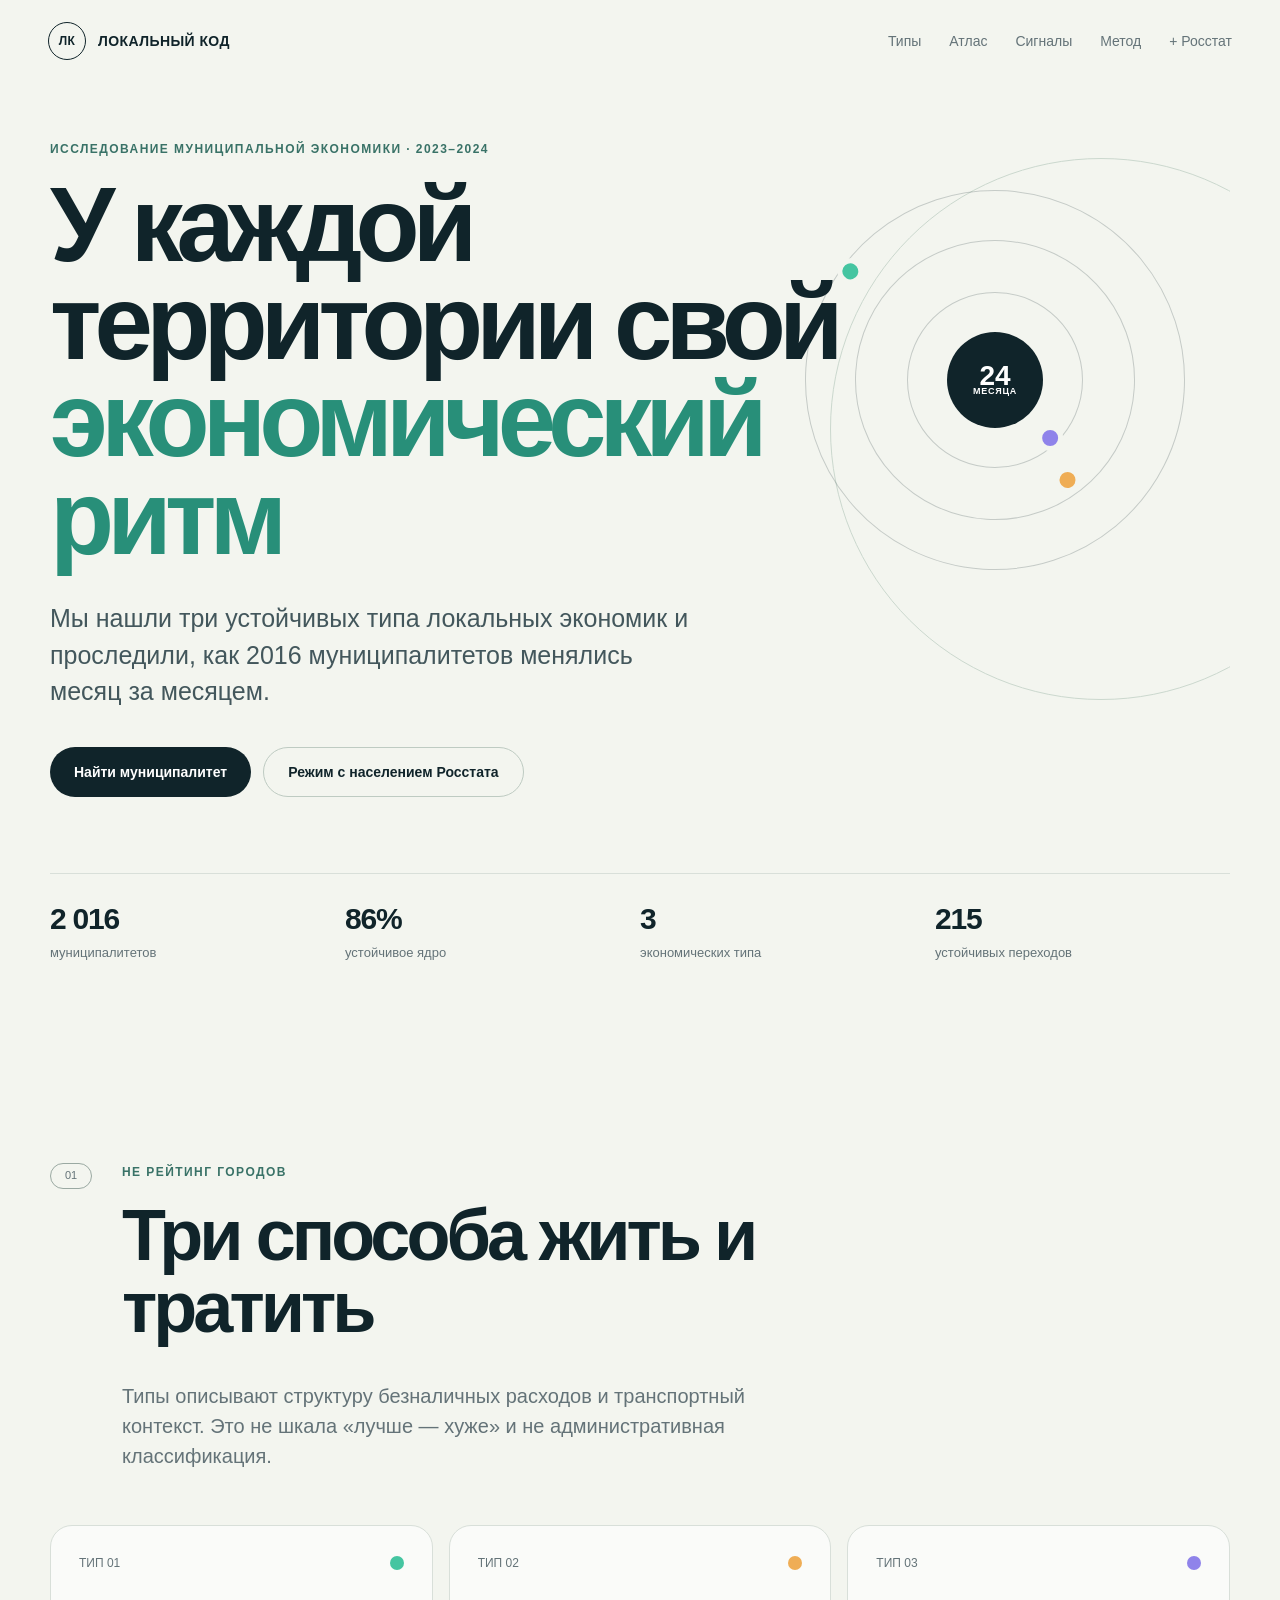
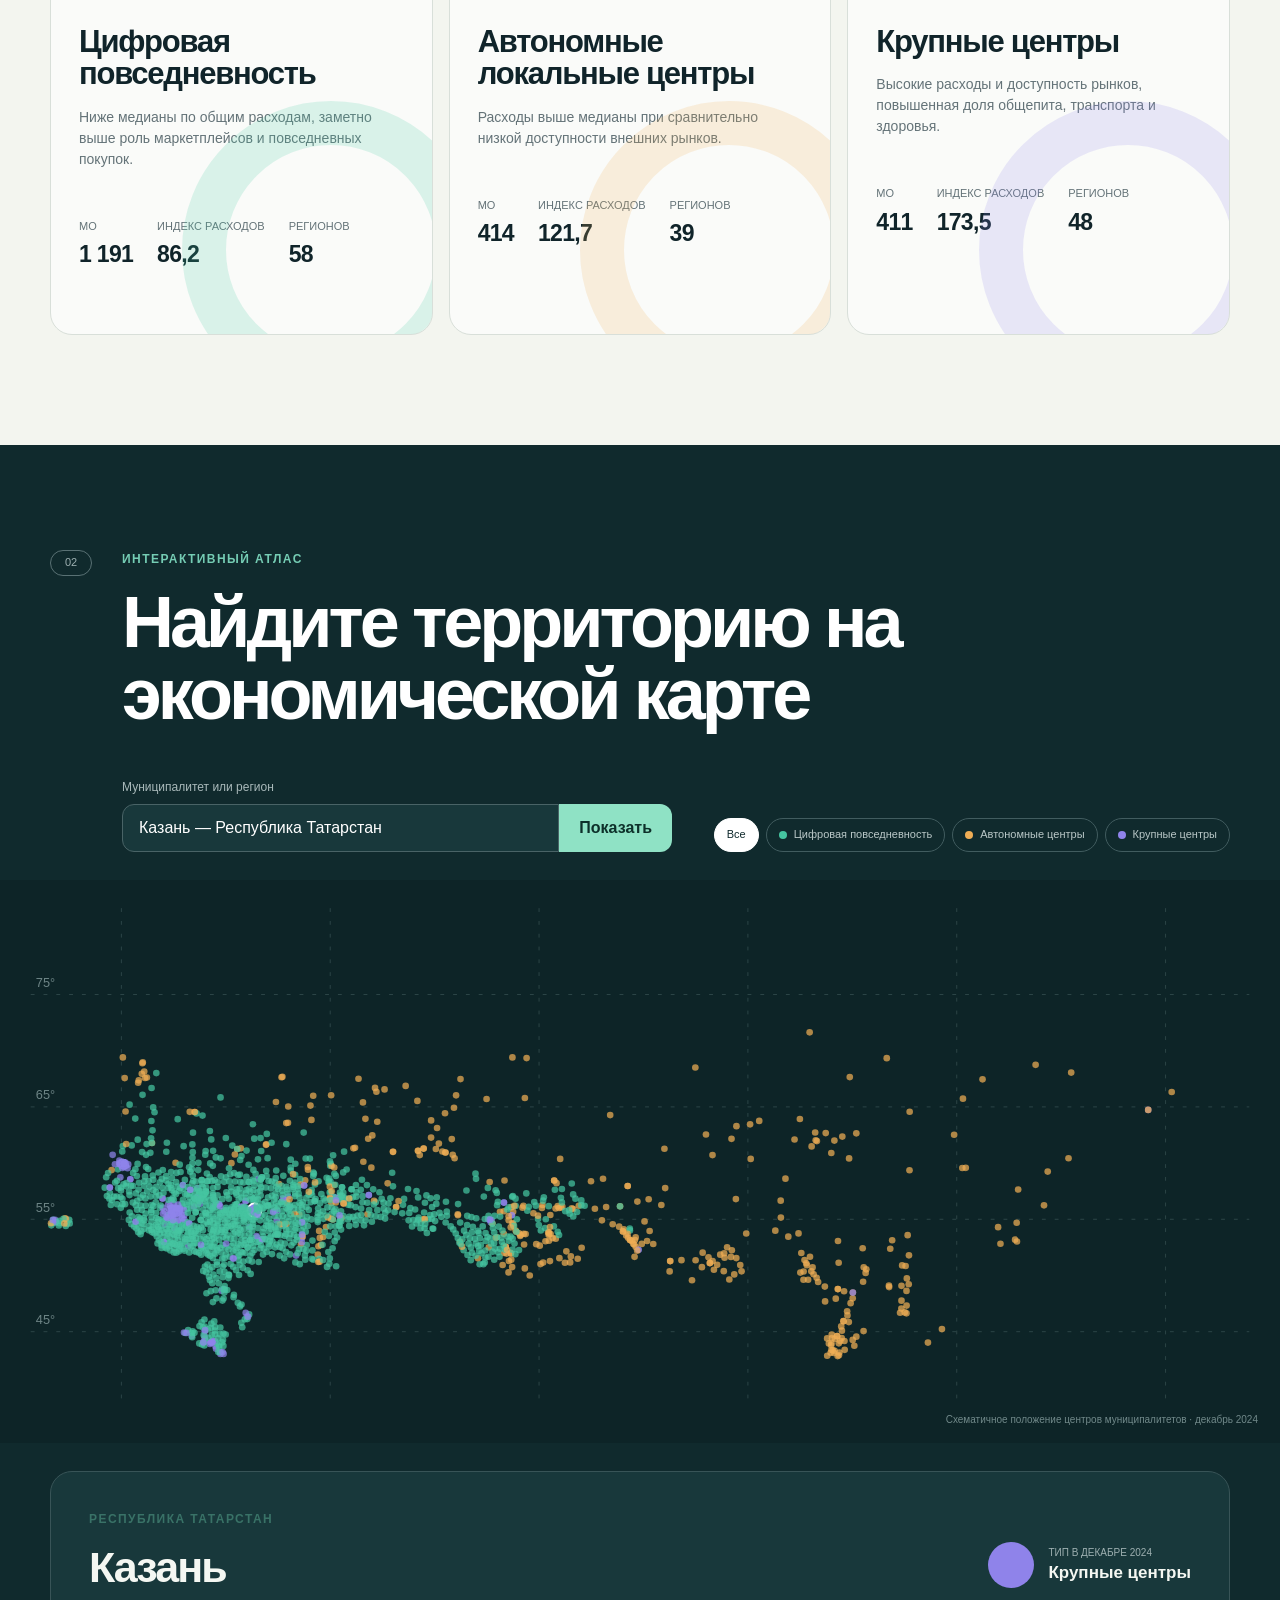
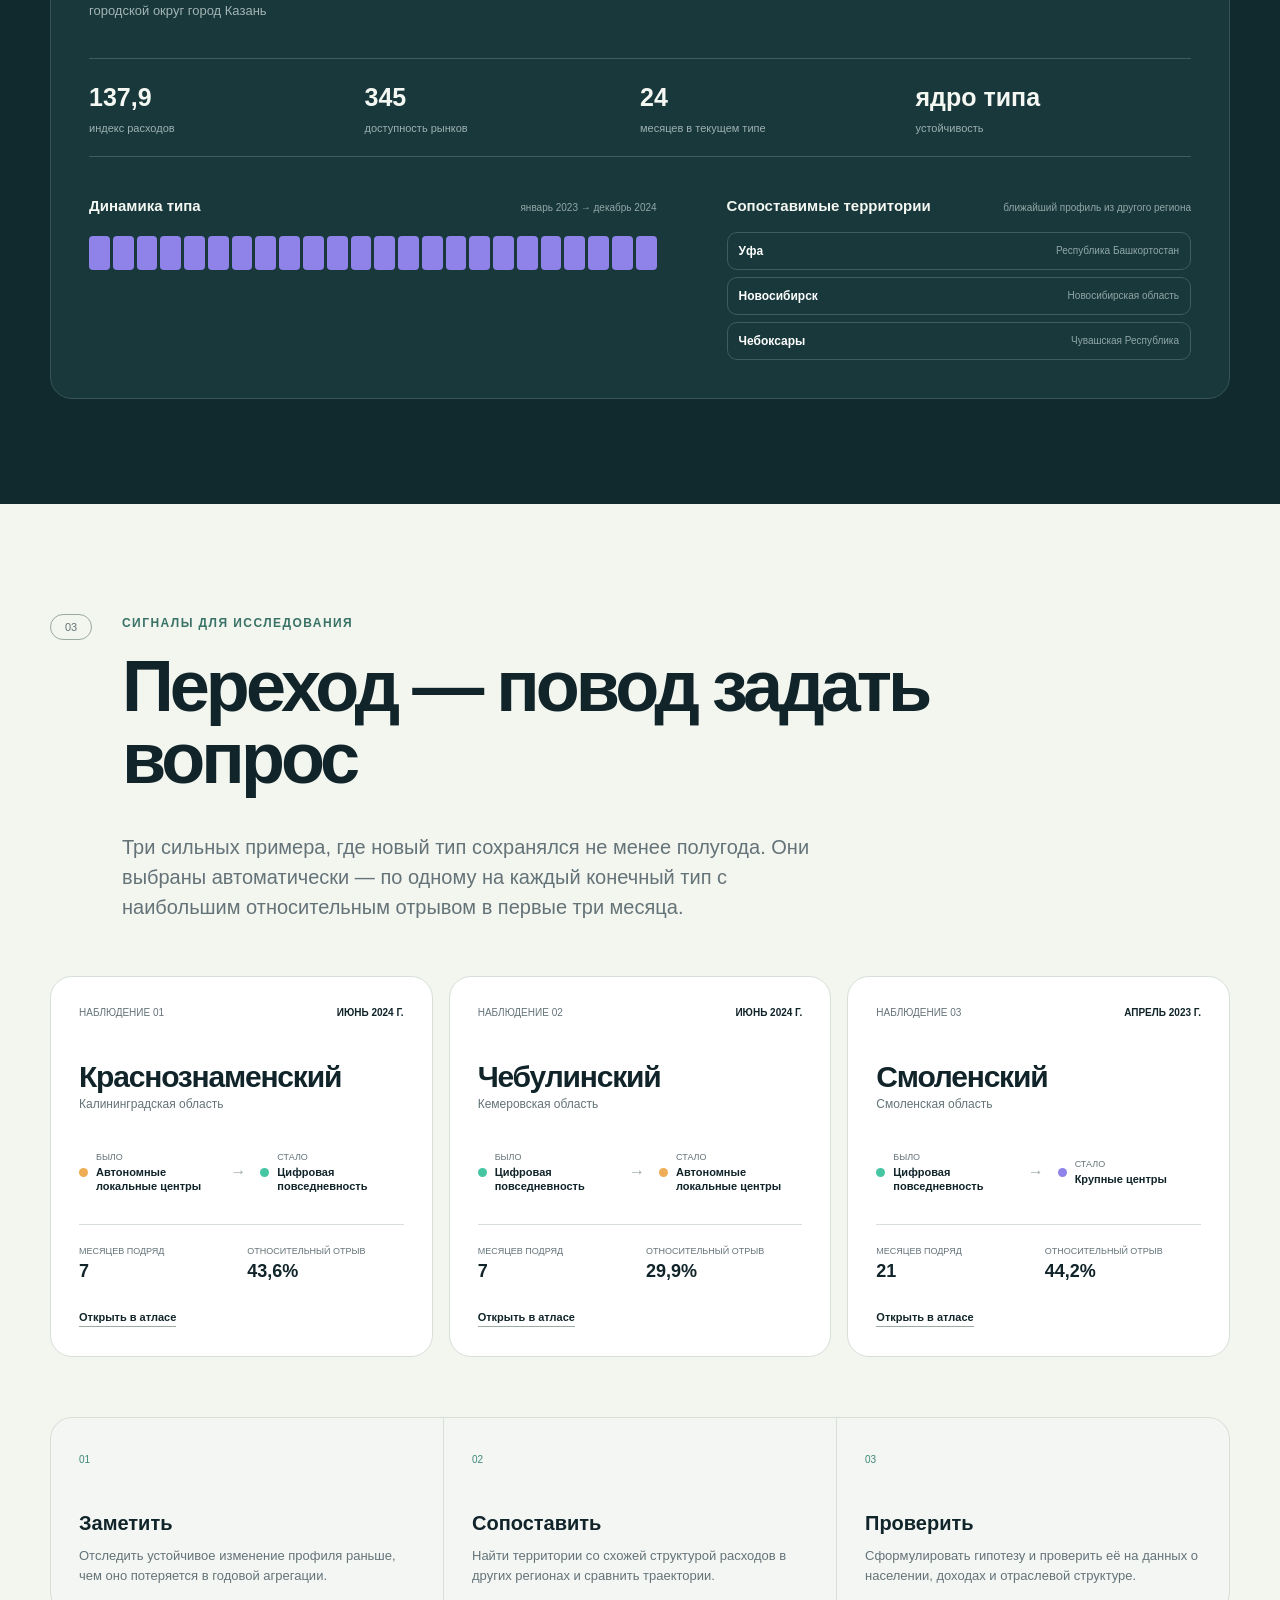
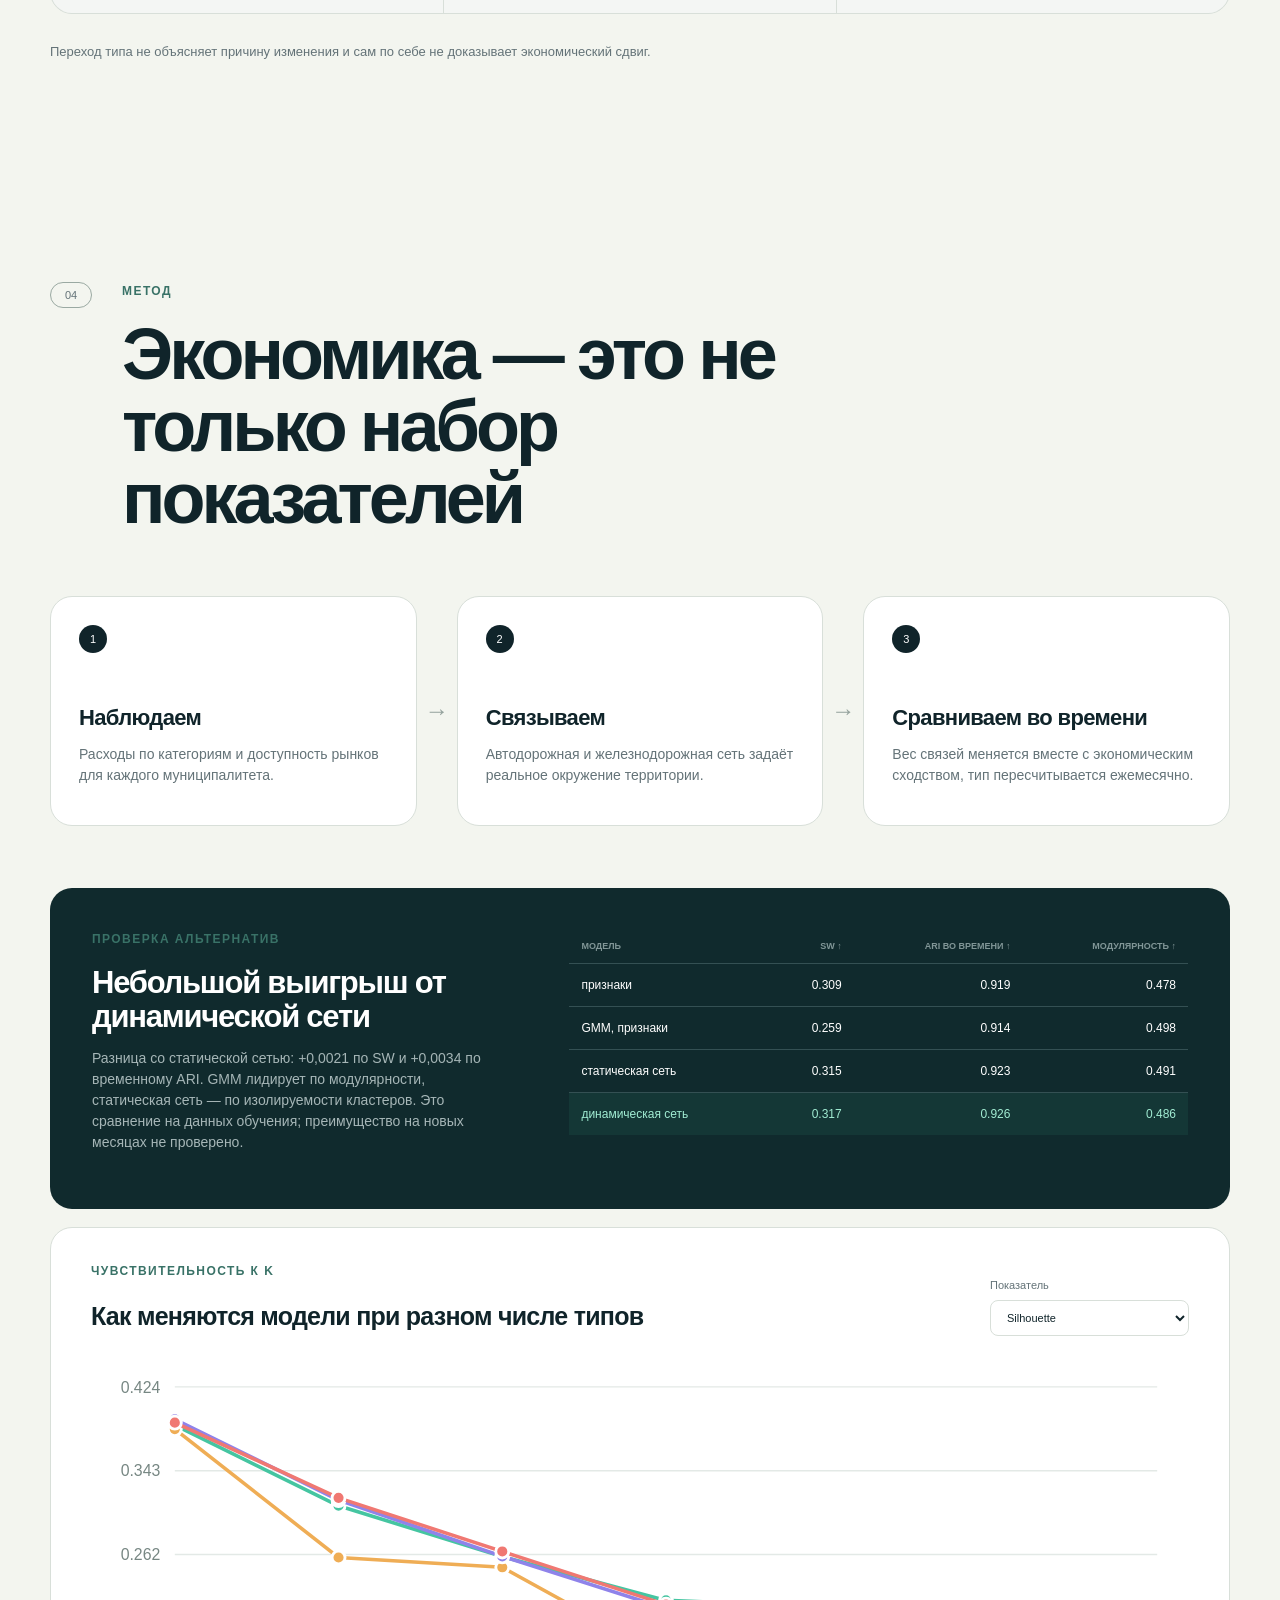
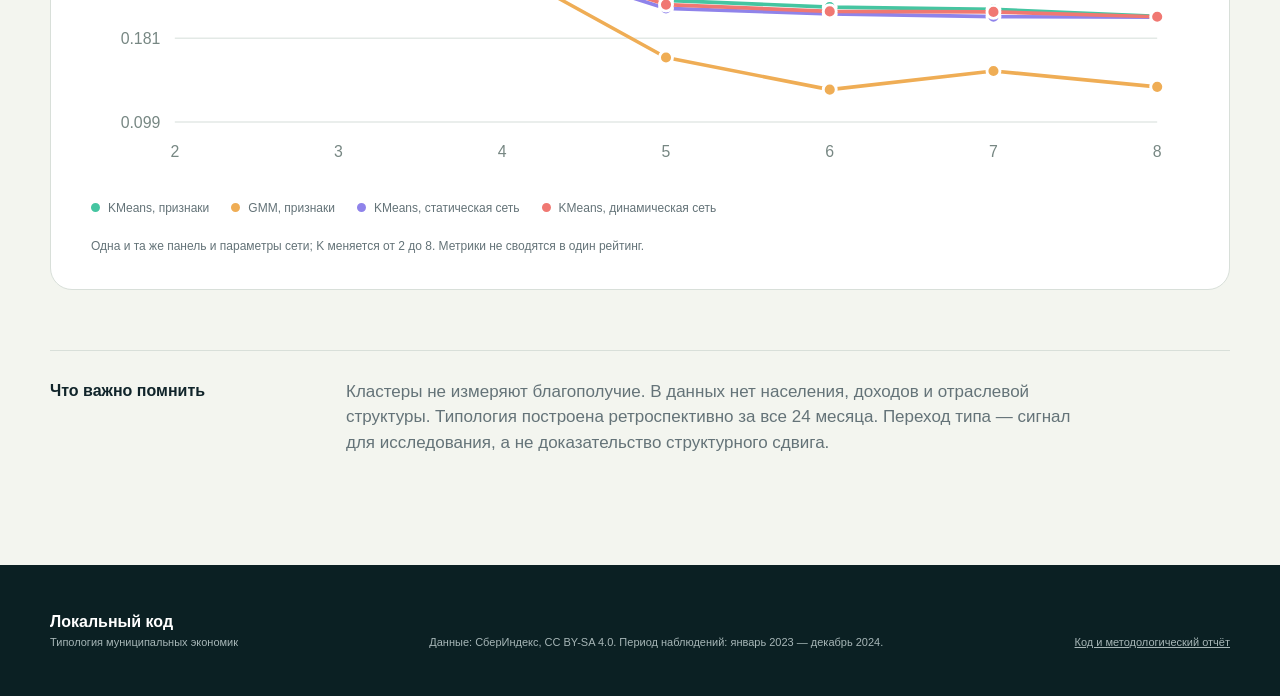
==== commit ad8e82fa: "Добавлена популяция Росстат" ====
--- a/site/index.html
+++ b/site/index.html
@@ -19,6 +19,7 @@
       <a href="#atlas">Атлас</a>
       <a href="#signals">Сигналы</a>
       <a href="#method">Метод</a>
+      <a href="external.html">+ Росстат</a>
     </nav>
   </header>
 
@@ -29,7 +30,7 @@
       <p class="hero-lead">Мы нашли три устойчивых типа локальных экономик и проследили, как 2016 муниципалитетов менялись месяц за месяцем.</p>
       <div class="hero-actions">
         <a class="button button-primary" href="#atlas">Найти муниципалитет</a>
-        <a class="button button-secondary" href="#method">Как это работает</a>
+        <a class="button button-secondary" href="external.html">Режим с населением Росстата</a>
       </div>
       <div class="hero-orbit" aria-hidden="true">
         <span class="orbit orbit-one"></span>
--- a/site/styles.css
+++ b/site/styles.css
@@ -266,6 +266,15 @@
   grid-template-columns: repeat(3, 1fr);
   gap: 16px;
 }
+
+.type-grid-four { grid-template-columns: repeat(2, 1fr); }
+.type-grid-four .type-card { min-height: 330px; }
+.type-grid-four .type-card h3 { margin-top: 35px; }
+.type-grid-four .type-card dl { margin-top: 35px; }
+.hero-external { min-height: 650px; }
+.hero-external h1 { max-width: 940px; }
+.external-note { max-width: 430px; color: #a6b6b7; font-size: 14px; }
+.matched-note { margin-top: -28px; font-size: 16px; }
 
 .type-card {
   position: relative;
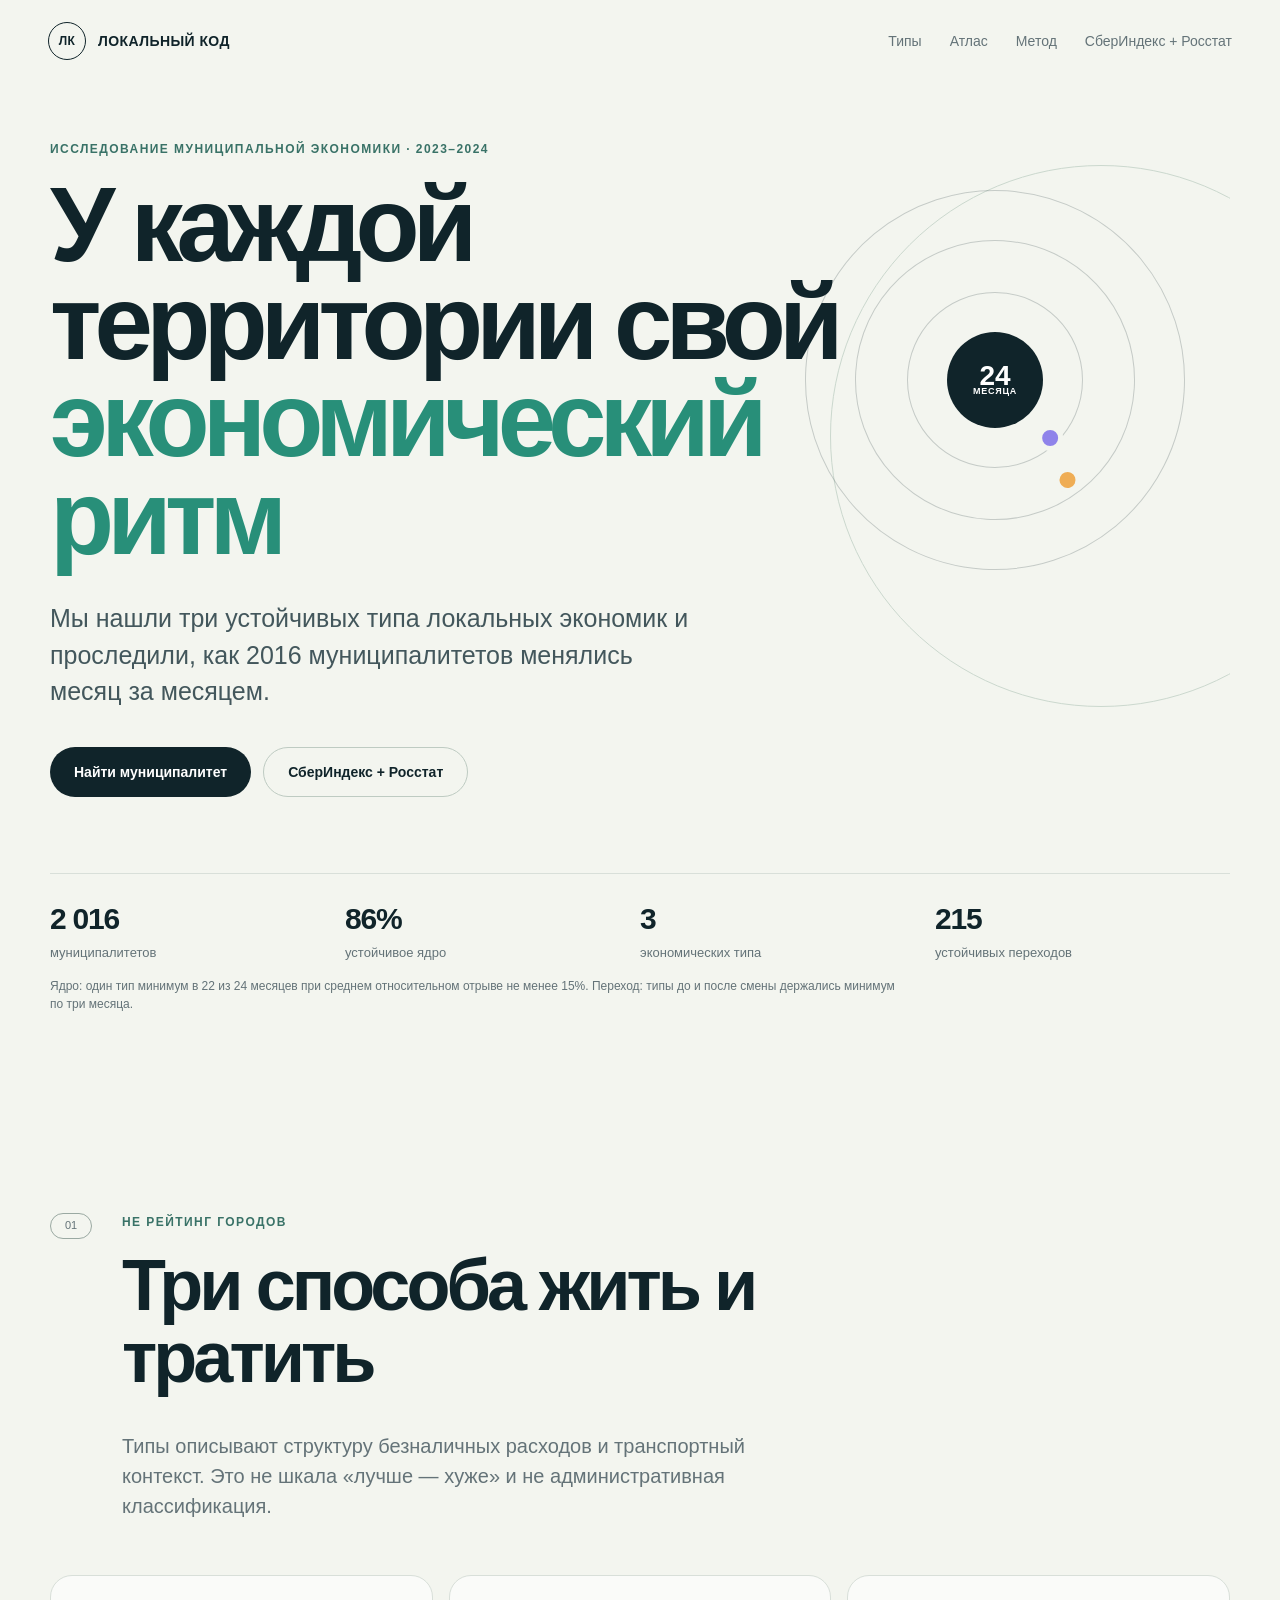
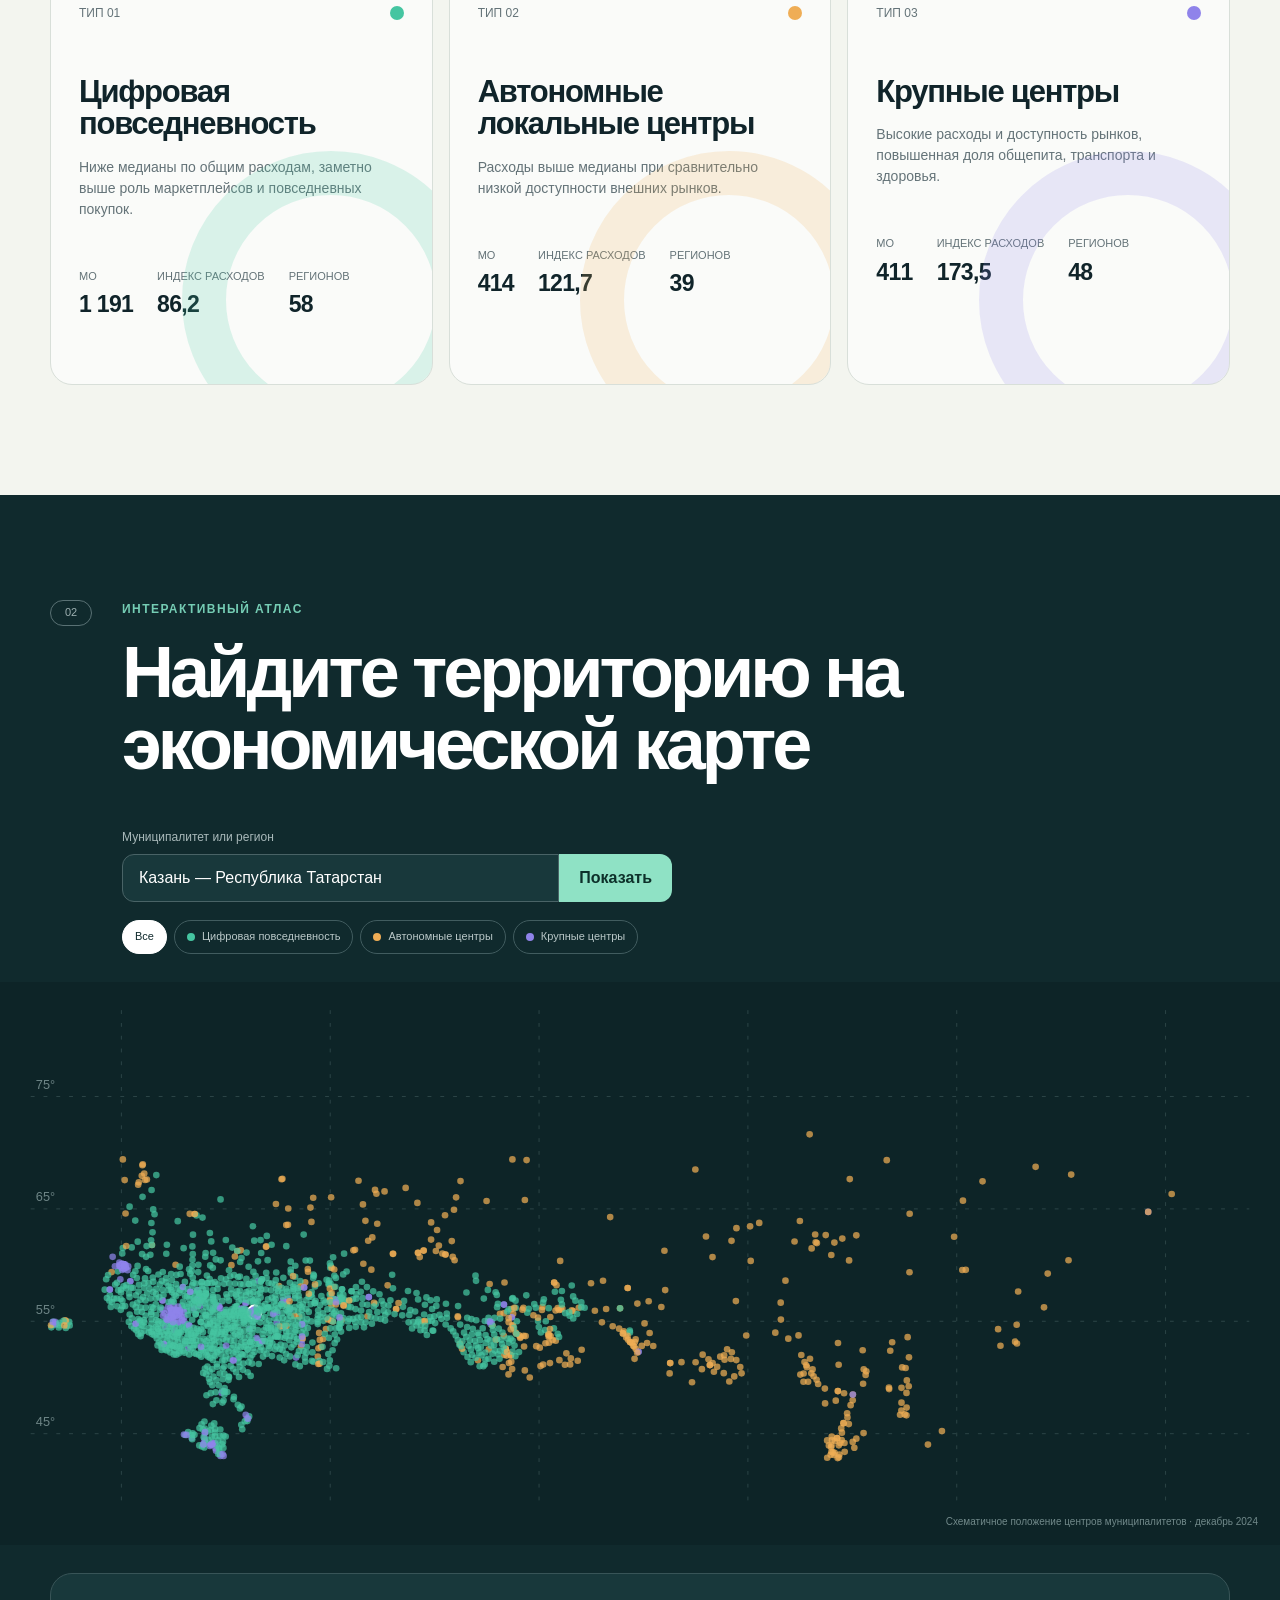
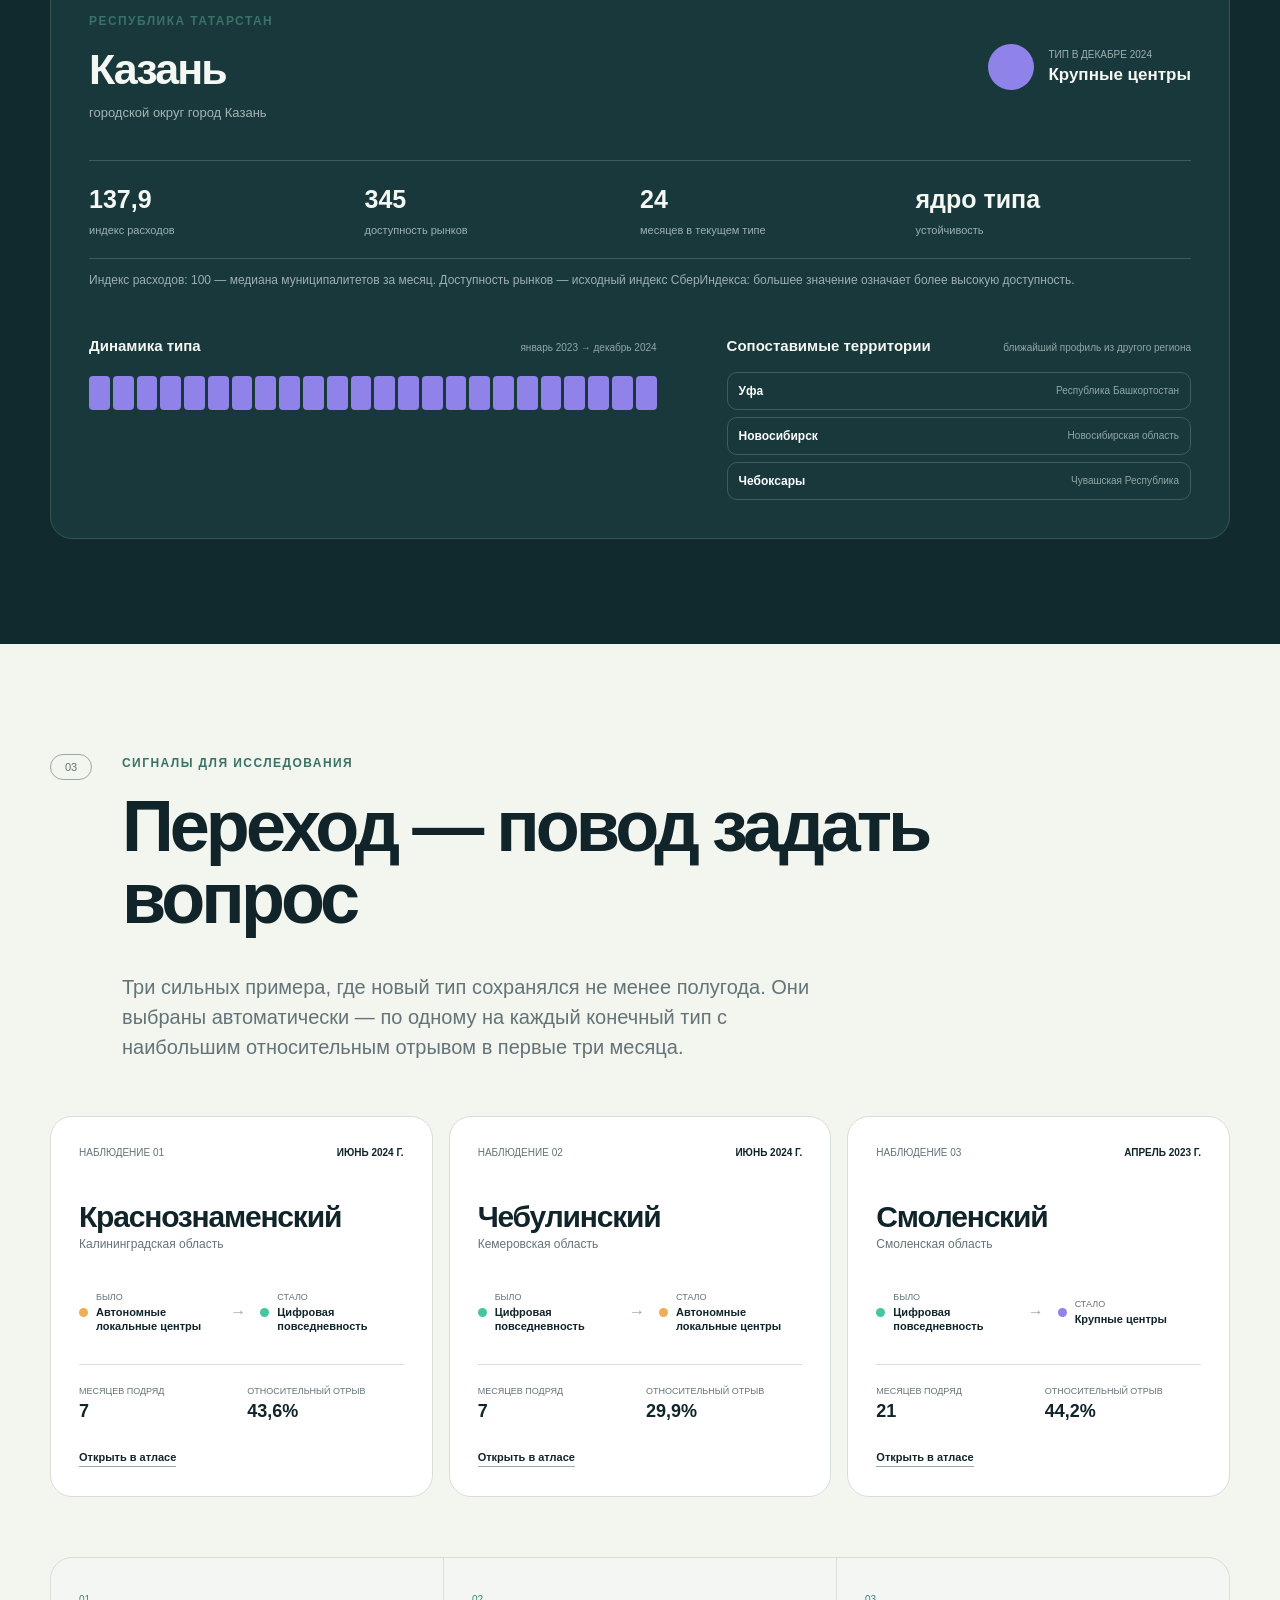
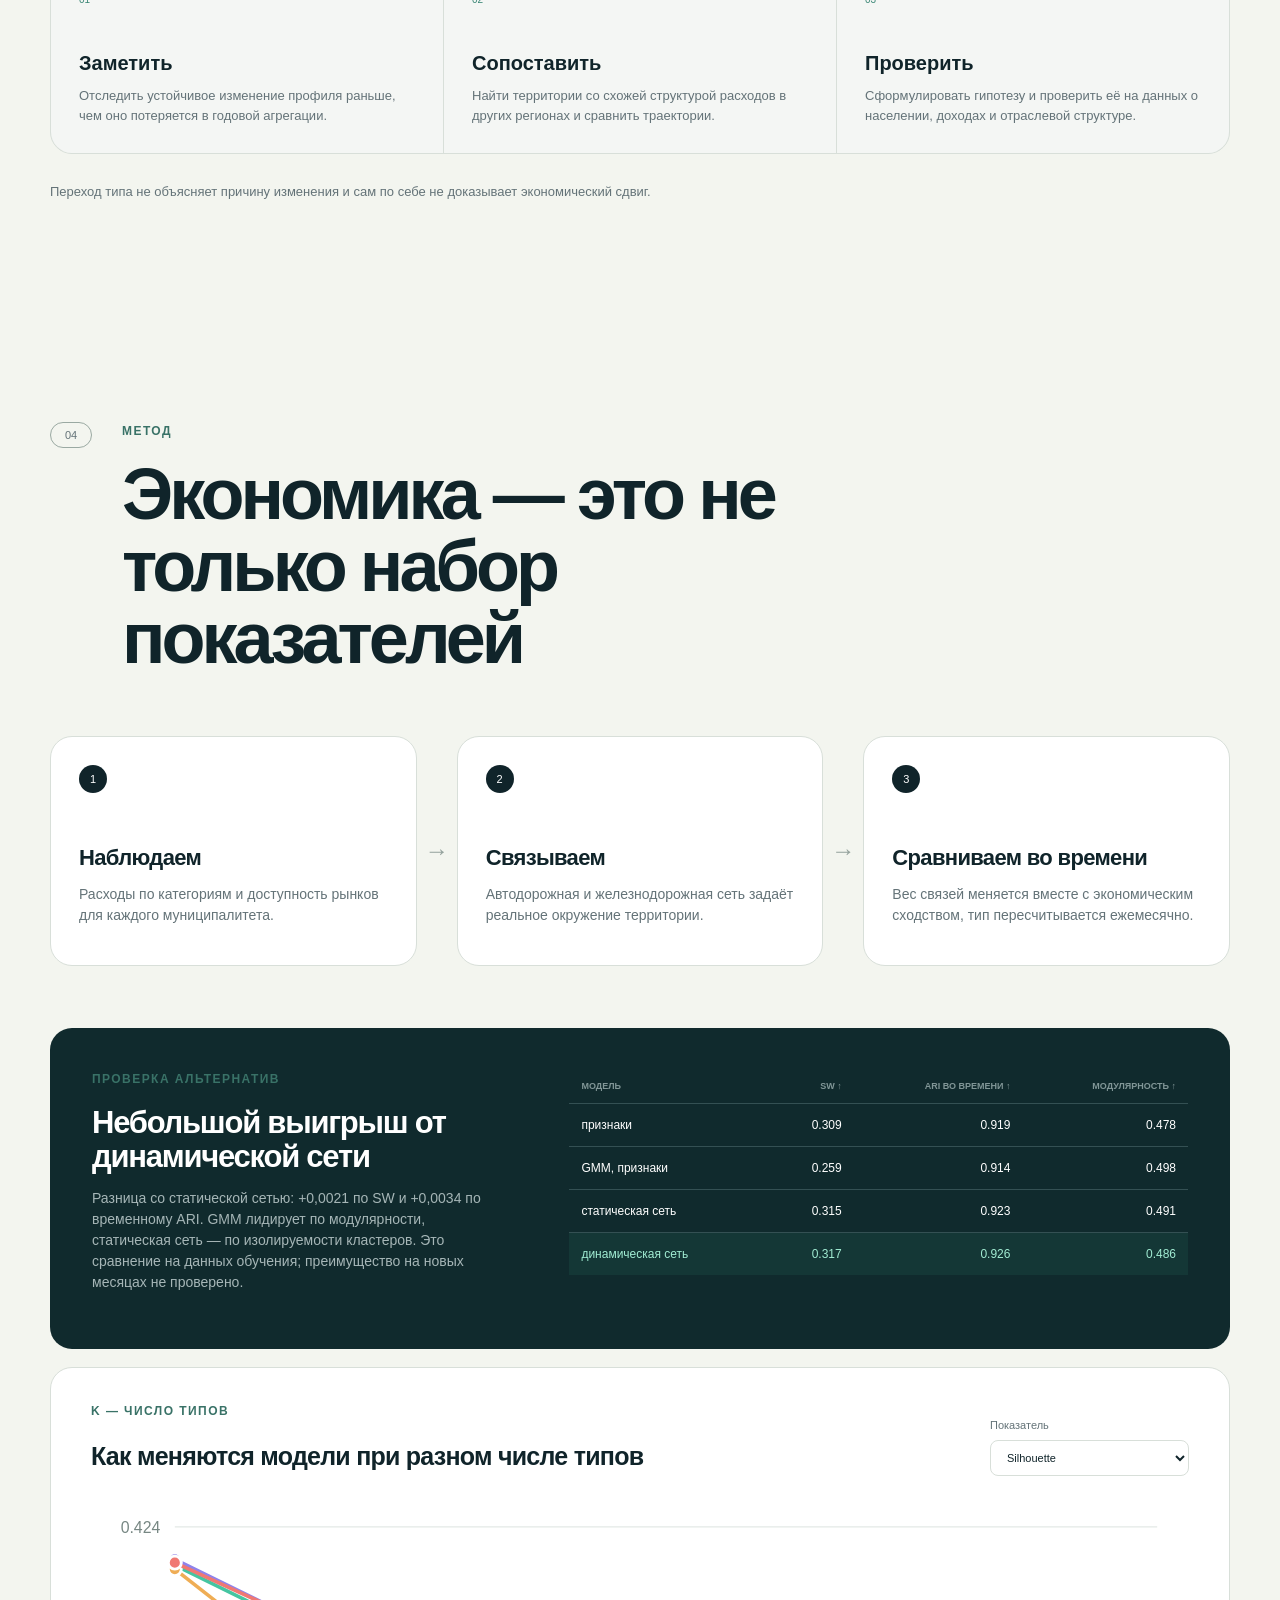
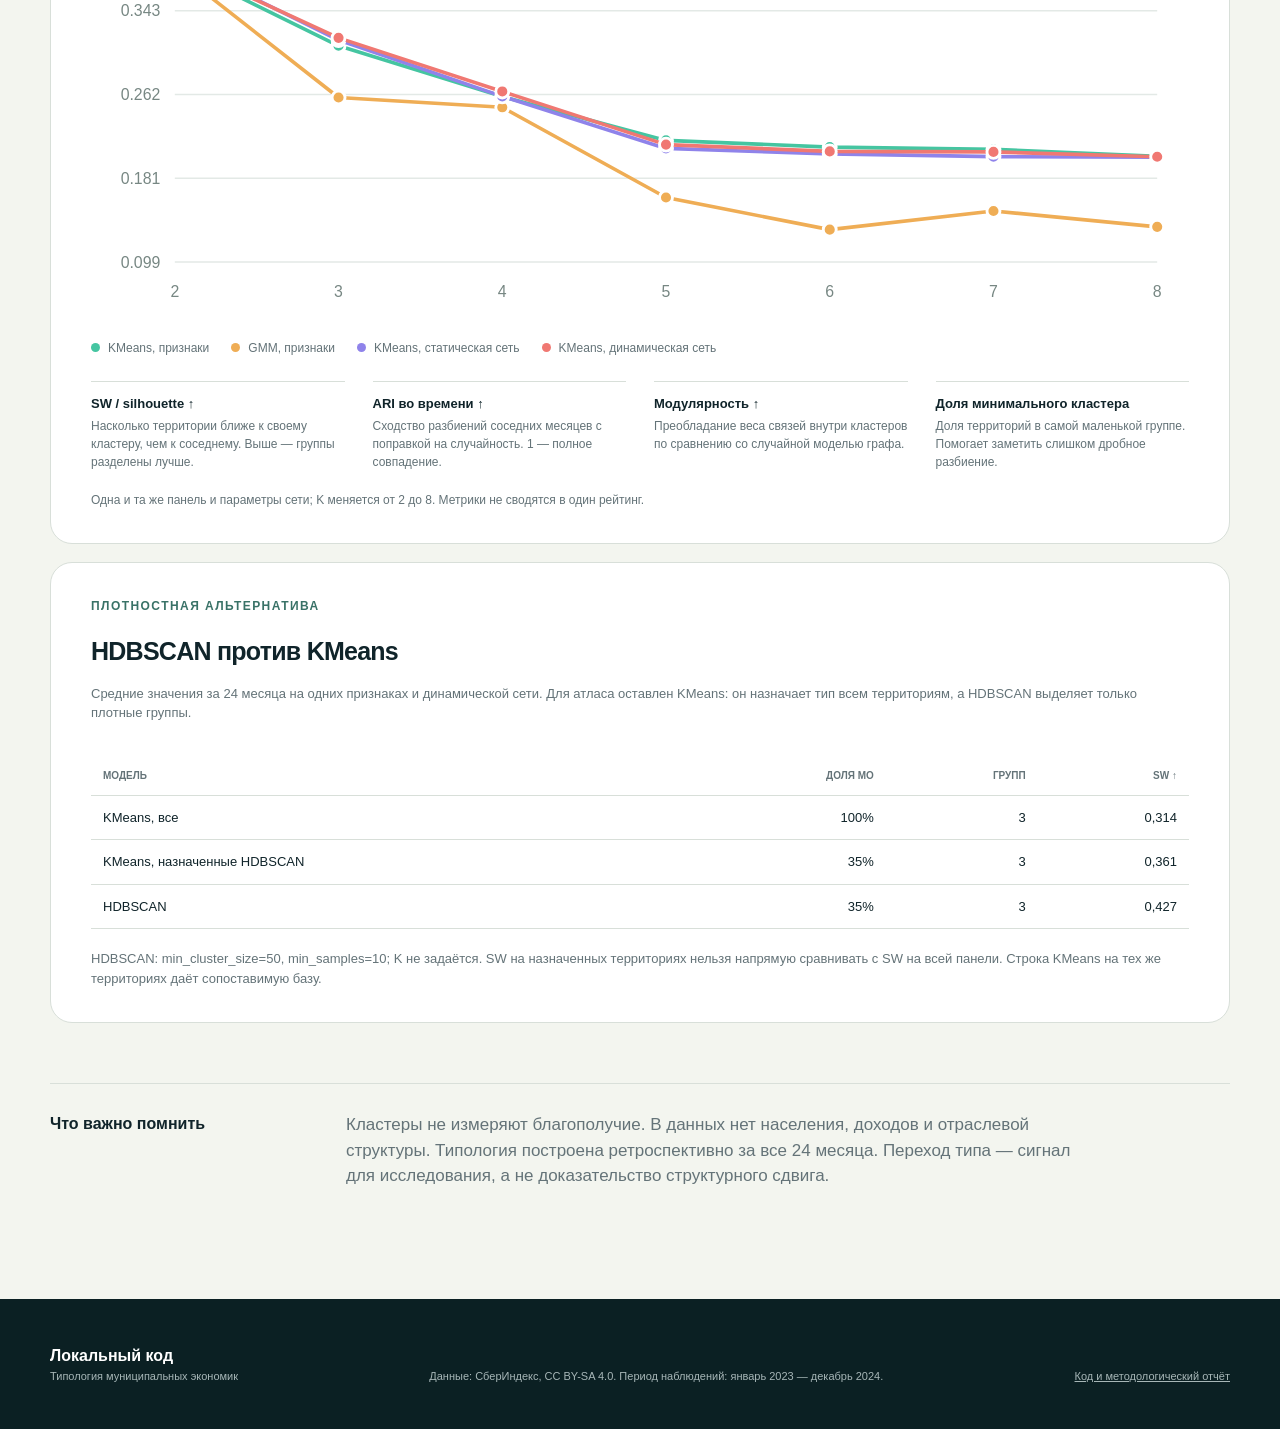
==== commit a0bb9603: "Добавлен hdbscan" ====
--- a/site/index.html
+++ b/site/index.html
@@ -5,8 +5,8 @@
   <meta name="viewport" content="width=device-width, initial-scale=1">
   <meta name="description" content="Интерактивная типология экономик российских муниципалитетов на данных СберИндекса">
   <title>Локальный код — экономические типы муниципалитетов</title>
-  <link rel="stylesheet" href="styles.css">
-  <script src="app.js" defer></script>
+  <link rel="stylesheet" href="styles.css?v=4">
+  <script src="app.js?v=3" defer></script>
 </head>
 <body>
   <header class="topbar">
@@ -17,9 +17,8 @@
     <nav aria-label="Навигация по странице">
       <a href="#types">Типы</a>
       <a href="#atlas">Атлас</a>
-      <a href="#signals">Сигналы</a>
       <a href="#method">Метод</a>
-      <a href="external.html">+ Росстат</a>
+      <a href="external.html">СберИндекс + Росстат</a>
     </nav>
   </header>
 
@@ -30,7 +29,7 @@
       <p class="hero-lead">Мы нашли три устойчивых типа локальных экономик и проследили, как 2016 муниципалитетов менялись месяц за месяцем.</p>
       <div class="hero-actions">
         <a class="button button-primary" href="#atlas">Найти муниципалитет</a>
-        <a class="button button-secondary" href="external.html">Режим с населением Росстата</a>
+        <a class="button button-secondary" href="external.html">СберИндекс + Росстат</a>
       </div>
       <div class="hero-orbit" aria-hidden="true">
         <span class="orbit orbit-one"></span>
@@ -44,6 +43,7 @@
         <div><dt>3</dt><dd>экономических типа</dd></div>
         <div><dt id="stat-transitions">215</dt><dd>устойчивых переходов</dd></div>
       </dl>
+      <p class="hero-footnote">Ядро: один тип минимум в 22 из 24 месяцев при среднем относительном отрыве не менее 15%. Переход: типы до и после смены держались минимум по три месяца.</p>
     </section>
 
     <section class="intro page-grid" id="types">
@@ -107,6 +107,7 @@
           <div><dt id="passport-months">—</dt><dd>месяцев в текущем типе</dd></div>
           <div><dt id="passport-stability">—</dt><dd>устойчивость</dd></div>
         </dl>
+        <p class="passport-note">Индекс расходов: 100 — медиана муниципалитетов за месяц. Доступность рынков — исходный индекс СберИндекса: большее значение означает более высокую доступность.</p>
         <div class="timeline-block">
           <div class="timeline-heading"><h4>Динамика типа</h4><span>январь 2023 → декабрь 2024</span></div>
           <div class="timeline" id="passport-timeline"></div>
@@ -169,7 +170,7 @@
 
       <div class="cluster-chart-card">
         <div class="cluster-chart-heading">
-          <div><p class="eyebrow">Чувствительность к K</p><h3>Как меняются модели при разном числе типов</h3></div>
+          <div><p class="eyebrow">K — число типов</p><h3>Как меняются модели при разном числе типов</h3></div>
           <label for="cluster-chart-metric">Показатель
             <select id="cluster-chart-metric">
               <option value="silhouette">Silhouette</option>
@@ -181,7 +182,21 @@
         </div>
         <svg id="cluster-chart" viewBox="0 0 760 300" role="img" aria-label="Сравнение метрик моделей при разном числе кластеров"></svg>
         <div class="cluster-chart-legend" id="cluster-chart-legend"></div>
+        <dl class="metric-glossary">
+          <div><dt>SW / silhouette ↑</dt><dd>Насколько территории ближе к своему кластеру, чем к соседнему. Выше — группы разделены лучше.</dd></div>
+          <div><dt>ARI во времени ↑</dt><dd>Сходство разбиений соседних месяцев с поправкой на случайность. 1 — полное совпадение.</dd></div>
+          <div><dt>Модулярность ↑</dt><dd>Преобладание веса связей внутри кластеров по сравнению со случайной моделью графа.</dd></div>
+          <div><dt>Доля минимального кластера</dt><dd>Доля территорий в самой маленькой группе. Помогает заметить слишком дробное разбиение.</dd></div>
+        </dl>
         <p class="chart-note">Одна и та же панель и параметры сети; K меняется от 2 до 8. Метрики не сводятся в один рейтинг.</p>
+      </div>
+
+      <div class="density-card">
+        <p class="eyebrow">Плотностная альтернатива</p>
+        <h3>HDBSCAN против KMeans</h3>
+        <p>Средние значения за 24 месяца на одних признаках и динамической сети. Для атласа оставлен KMeans: он назначает тип всем территориям, а HDBSCAN выделяет только плотные группы.</p>
+        <div class="model-table-wrap"><table><thead><tr><th>Модель</th><th>Доля МО</th><th>Групп</th><th>SW ↑</th></tr></thead><tbody id="density-table"></tbody></table></div>
+        <p class="chart-note">HDBSCAN: min_cluster_size=50, min_samples=10; K не задаётся. SW на назначенных территориях нельзя напрямую сравнивать с SW на всей панели. Строка KMeans на тех же территориях даёт сопоставимую базу.</p>
       </div>
 
       <div class="limits">
--- a/site/styles.css
+++ b/site/styles.css
@@ -180,7 +180,7 @@
   border-radius: 50%;
 }
 
-.orbit::after {
+.orbit-two::after, .orbit-three::after {
   position: absolute;
   width: 16px;
   height: 16px;
@@ -190,7 +190,6 @@
 }
 
 .orbit-one { inset: 0; transform: rotate(-18deg); }
-.orbit-one::after { top: 28px; left: 72px; background: var(--cluster-1); }
 .orbit-two { inset: 50px; transform: rotate(25deg); }
 .orbit-two::after { right: 18px; bottom: 66px; background: var(--cluster-2); }
 .orbit-three { inset: 102px; transform: rotate(-45deg); }
@@ -226,6 +225,7 @@
 .hero-stats dt { font-size: 30px; font-weight: 700; letter-spacing: -.04em; }
 
 .hero-stats dd { margin: 2px 0 0; color: var(--muted); font-size: 13px; }
+.hero-footnote { max-width: 850px; margin: 14px 0 0; color: var(--muted); font-size: 12px; }
 
 .intro, .signals, .method { padding-block: 110px; }
 
@@ -271,8 +271,6 @@
 .type-grid-four .type-card { min-height: 330px; }
 .type-grid-four .type-card h3 { margin-top: 35px; }
 .type-grid-four .type-card dl { margin-top: 35px; }
-.hero-external { min-height: 650px; }
-.hero-external h1 { max-width: 940px; }
 .external-note { max-width: 430px; color: #a6b6b7; font-size: 14px; }
 .matched-note { margin-top: -28px; font-size: 16px; }
 
@@ -333,14 +331,12 @@
 .section-heading-light h2 { color: white; }
 
 .atlas-toolbar {
-  display: flex;
-  align-items: end;
-  justify-content: space-between;
-  gap: 36px;
+  display: grid;
+  gap: 18px;
   margin: 48px 0 28px 72px;
 }
 
-.search { flex: 1; max-width: 550px; }
+.search { width: min(550px, 100%); }
 .search label { display: block; margin-bottom: 8px; color: #a9b9ba; font-size: 12px; }
 .search-row { display: flex; }
 .search input {
@@ -364,7 +360,7 @@
   cursor: pointer;
 }
 
-.filters { display: flex; flex-wrap: wrap; justify-content: flex-end; gap: 7px; }
+.filters { display: flex; flex-wrap: wrap; gap: 7px; }
 
 .filter {
   display: inline-flex;
@@ -455,6 +451,7 @@
 .passport-metrics div { padding: 20px 16px 20px 0; }
 .passport-metrics dt { font-size: 25px; font-weight: 700; }
 .passport-metrics dd { margin: 3px 0 0; color: #9eb0b1; font-size: 11px; }
+.passport-note { grid-column: 1 / -1; margin: -26px 0 0; color: #9eb0b1; font-size: 12px; }
 
 .timeline-heading { display: flex; align-items: baseline; justify-content: space-between; gap: 12px; }
 .timeline-heading h4 { margin: 0; font-size: 15px; }
@@ -580,7 +577,19 @@
 .cluster-chart-legend { display: flex; flex-wrap: wrap; gap: 12px 22px; margin-top: 8px; }
 .cluster-chart-legend span { display: flex; align-items: center; gap: 8px; color: var(--muted); font-size: 12px; }
 .cluster-chart-legend i { width: 9px; height: 9px; border-radius: 50%; }
+.metric-glossary { display: grid; grid-template-columns: repeat(auto-fit, minmax(220px, 1fr)); gap: 16px 28px; margin: 24px 0 0; }
+.metric-glossary div { padding-top: 12px; border-top: 1px solid var(--line); }
+.metric-glossary dt { font-size: 13px; font-weight: 700; }
+.metric-glossary dd { margin: 4px 0 0; color: var(--muted); font-size: 12px; }
 .chart-note { margin: 20px 0 0; color: var(--muted); font-size: 12px; }
+
+.density-card { margin-top: 18px; padding: 34px 40px; border: 1px solid var(--line); border-radius: var(--radius); background: white; }
+.density-card h3 { margin: 0; font-size: 25px; letter-spacing: -.03em; }
+.density-card > p:not(.eyebrow) { color: var(--muted); font-size: 13px; }
+.density-card table { width: 100%; margin-top: 20px; border-collapse: collapse; font-size: 13px; }
+.density-card th, .density-card td { padding: 12px; border-bottom: 1px solid var(--line); text-align: right; }
+.density-card th { color: var(--muted); font-size: 10px; text-transform: uppercase; }
+.density-card th:first-child, .density-card td:first-child { text-align: left; }
 
 .limits { display: grid; grid-template-columns: 240px 1fr; gap: 56px; margin-top: 60px; padding-top: 28px; border-top: 1px solid var(--line); }
 .limits h3 { margin: 0; font-size: 16px; }
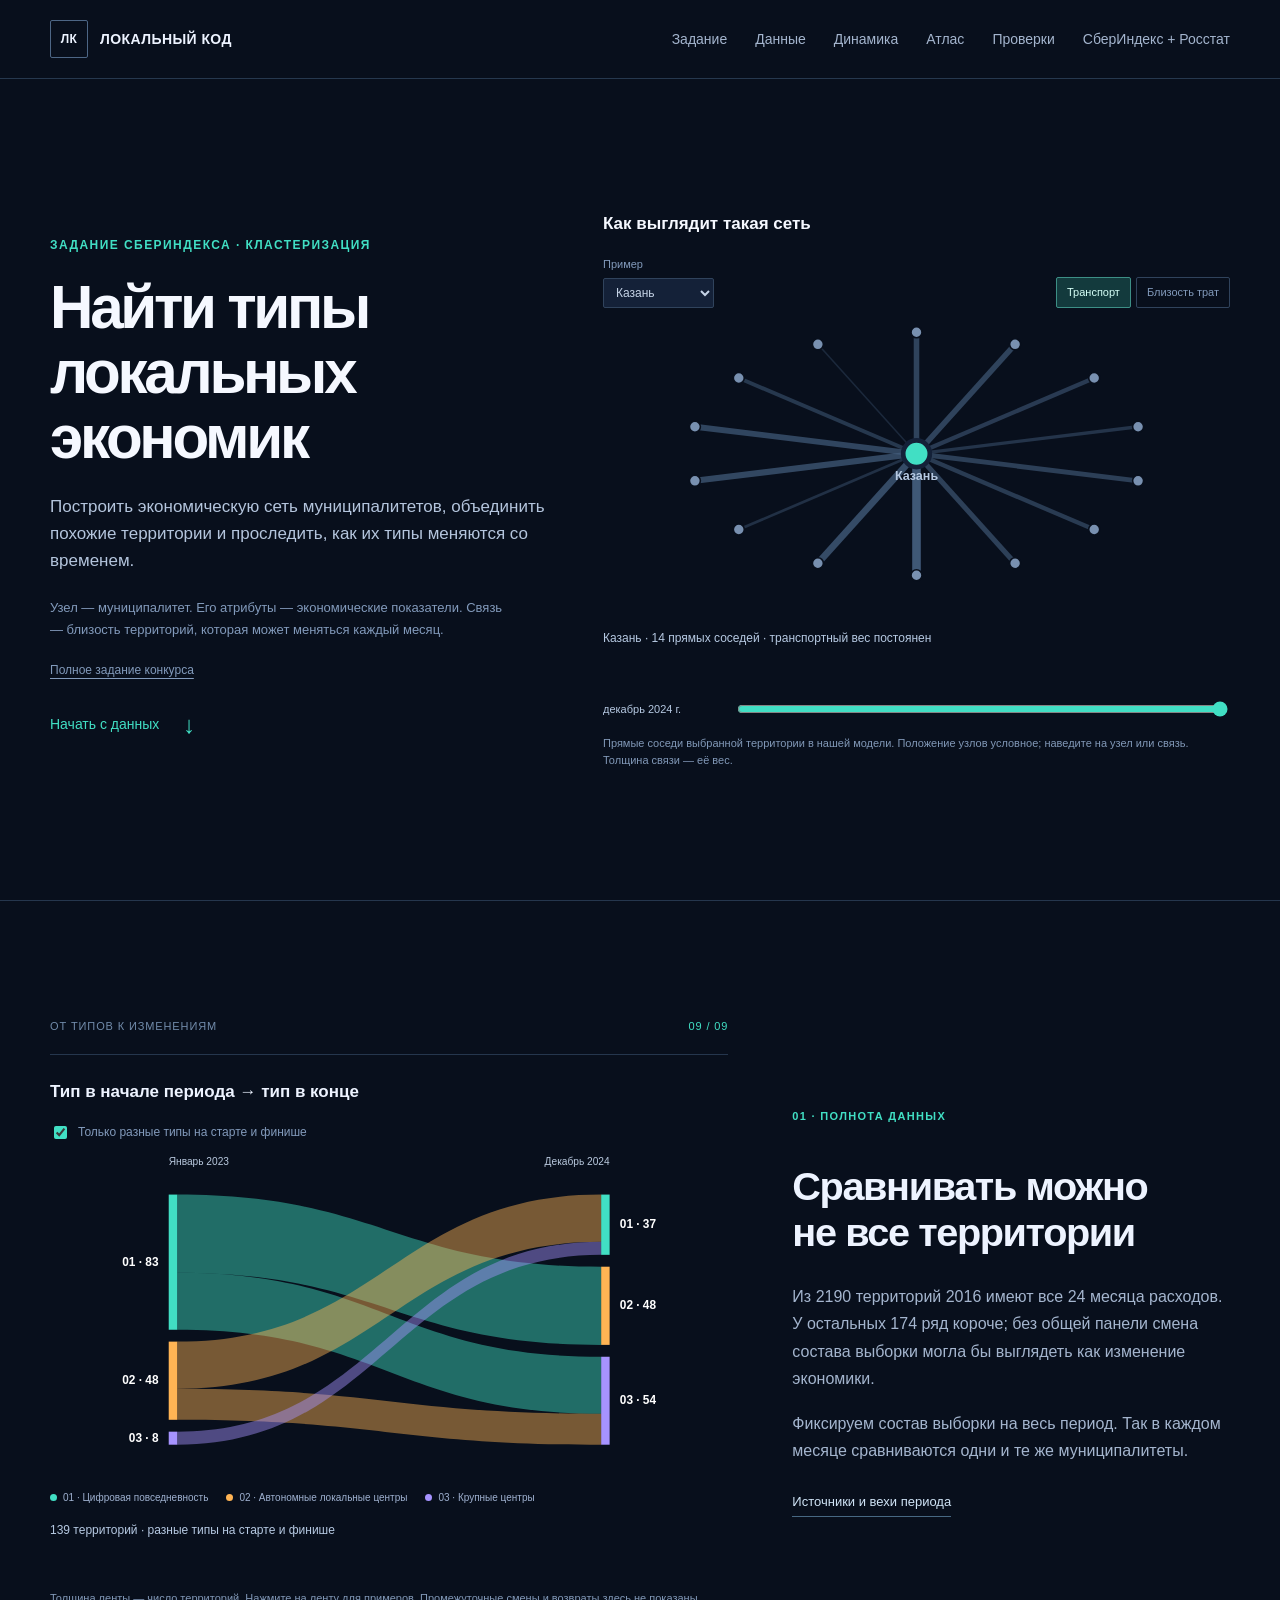
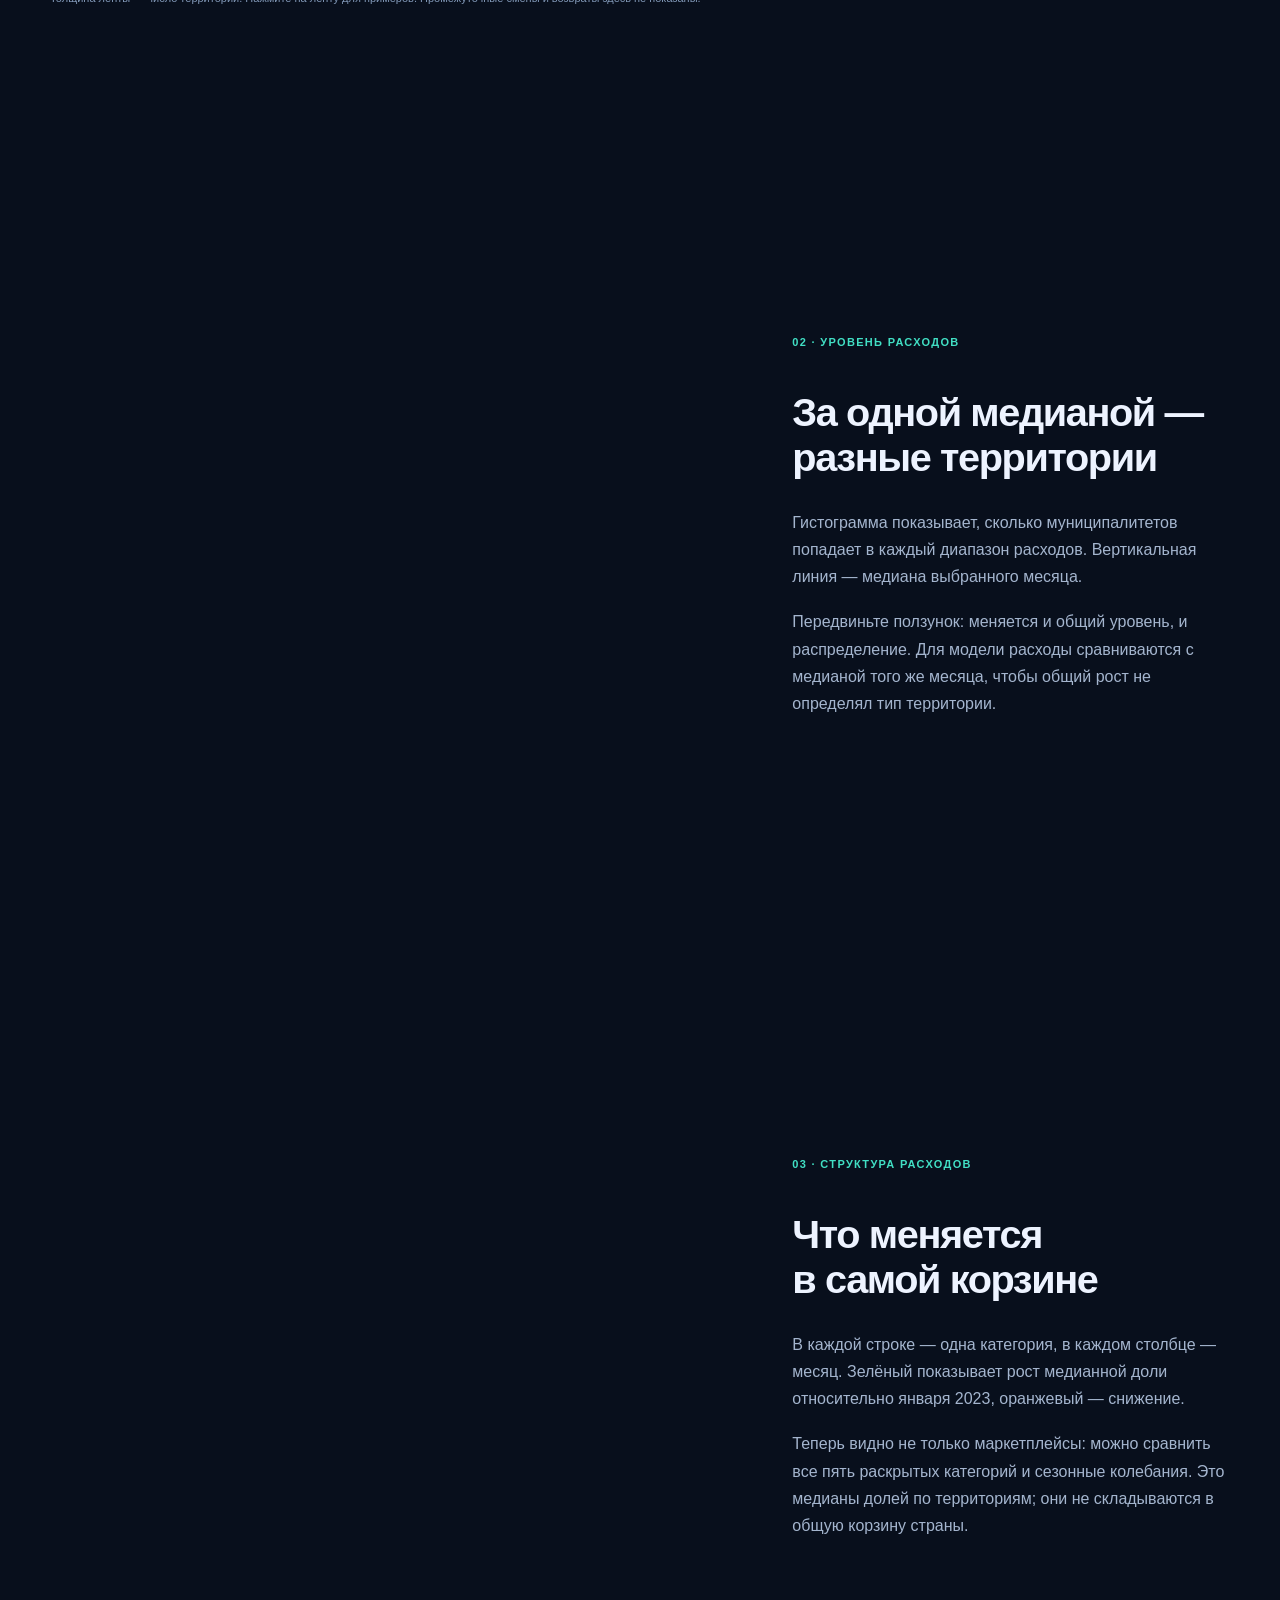
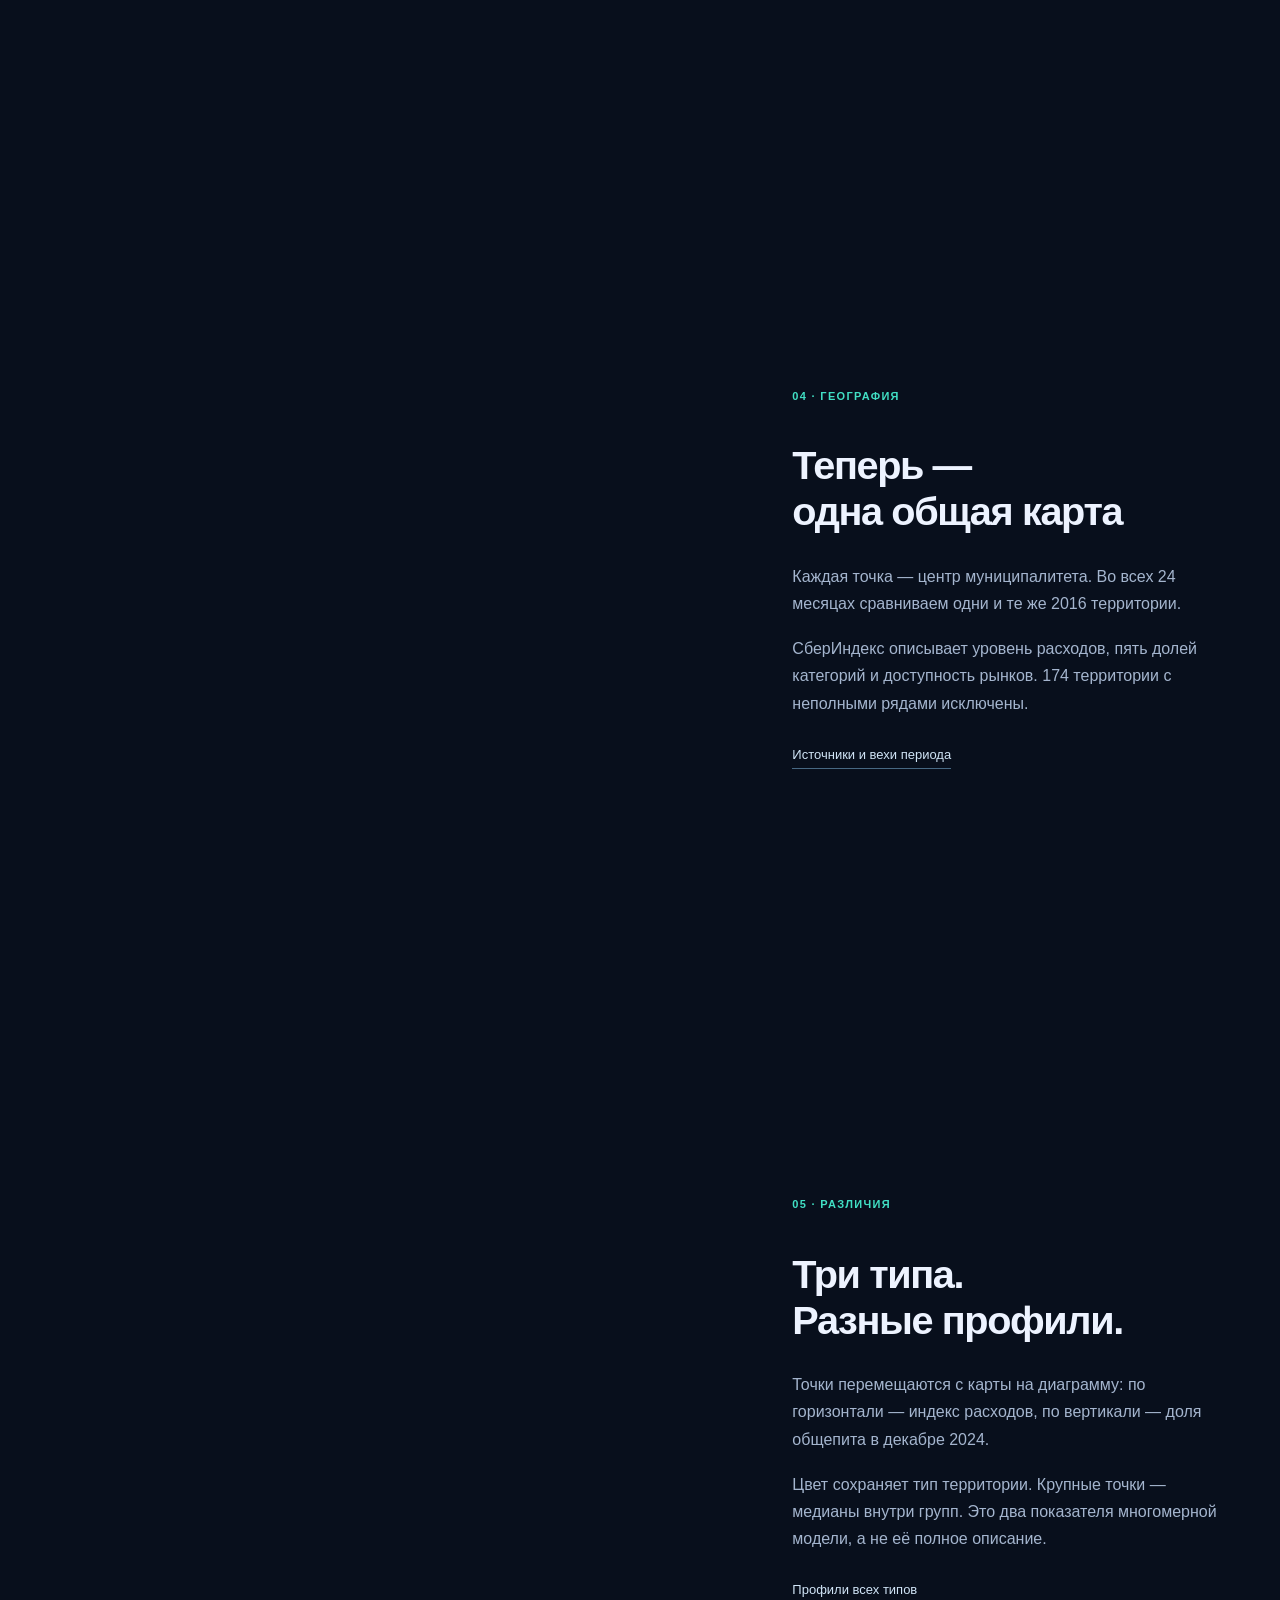
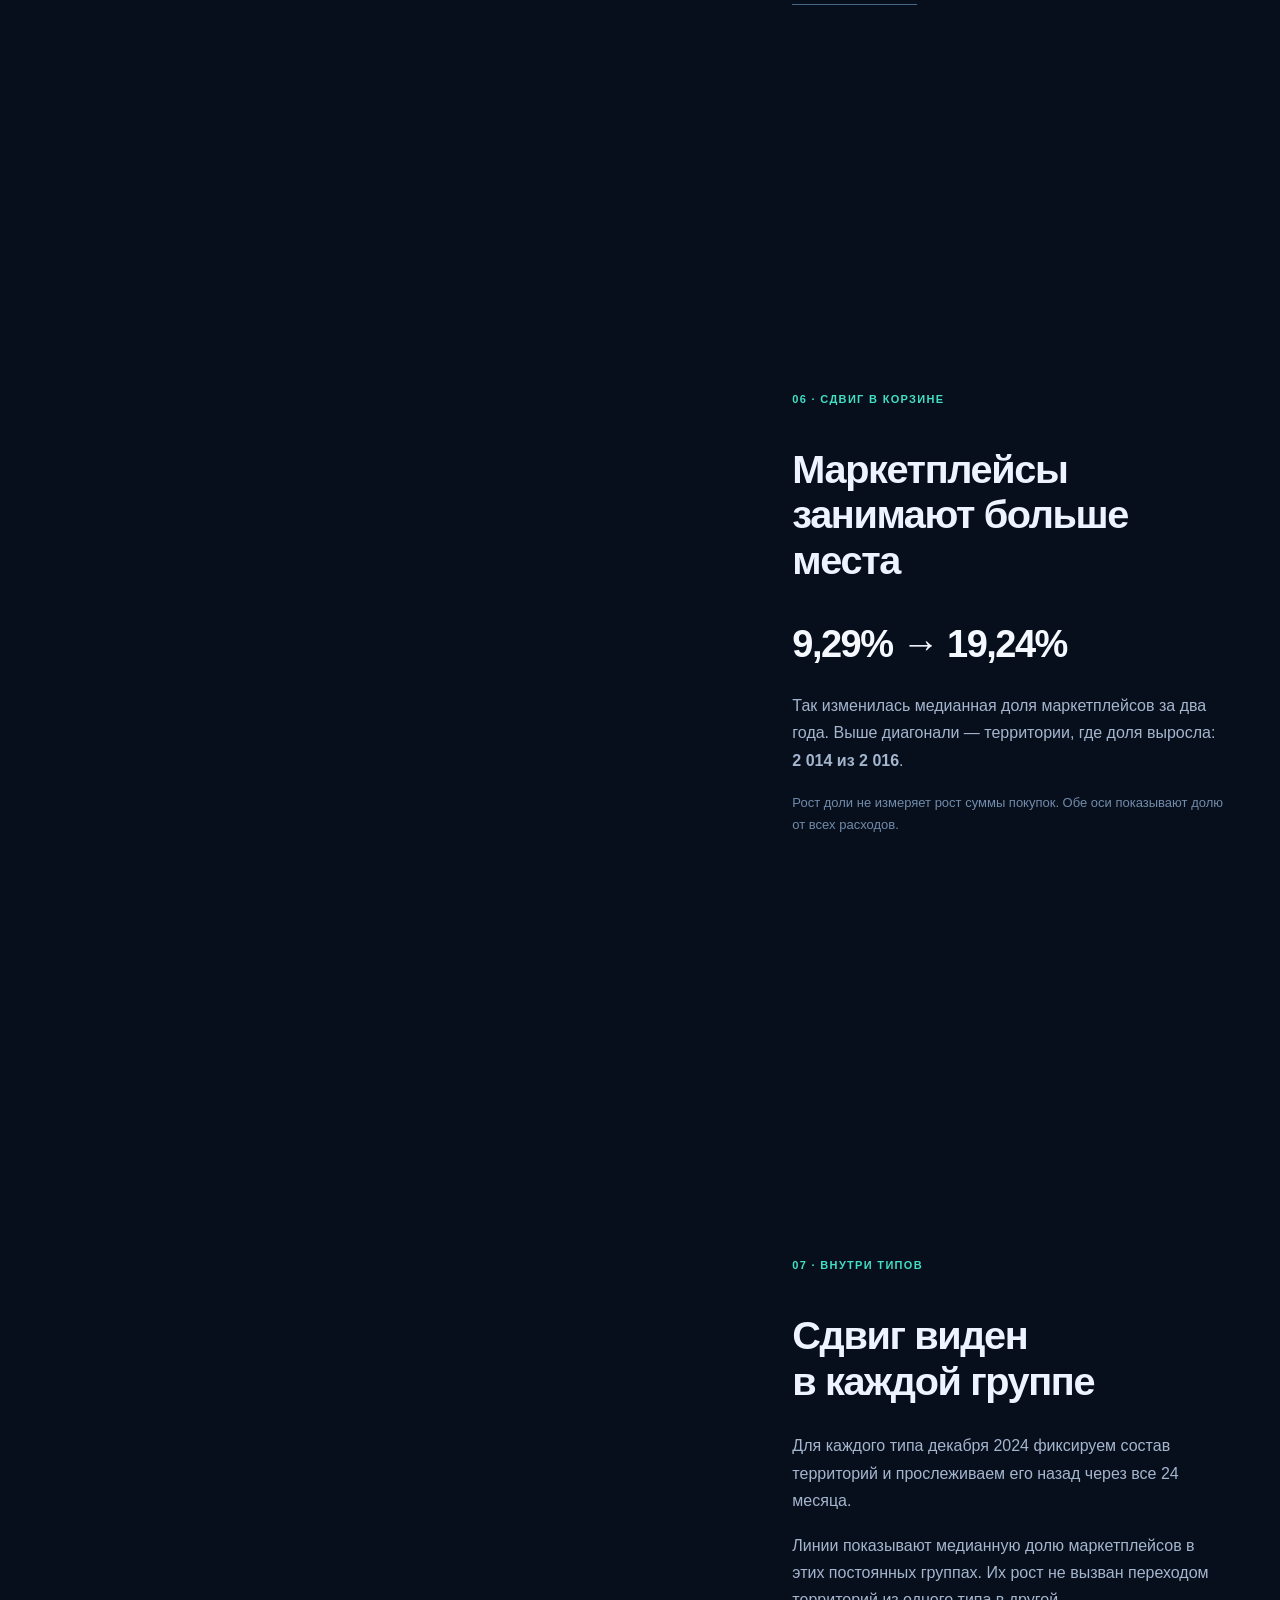
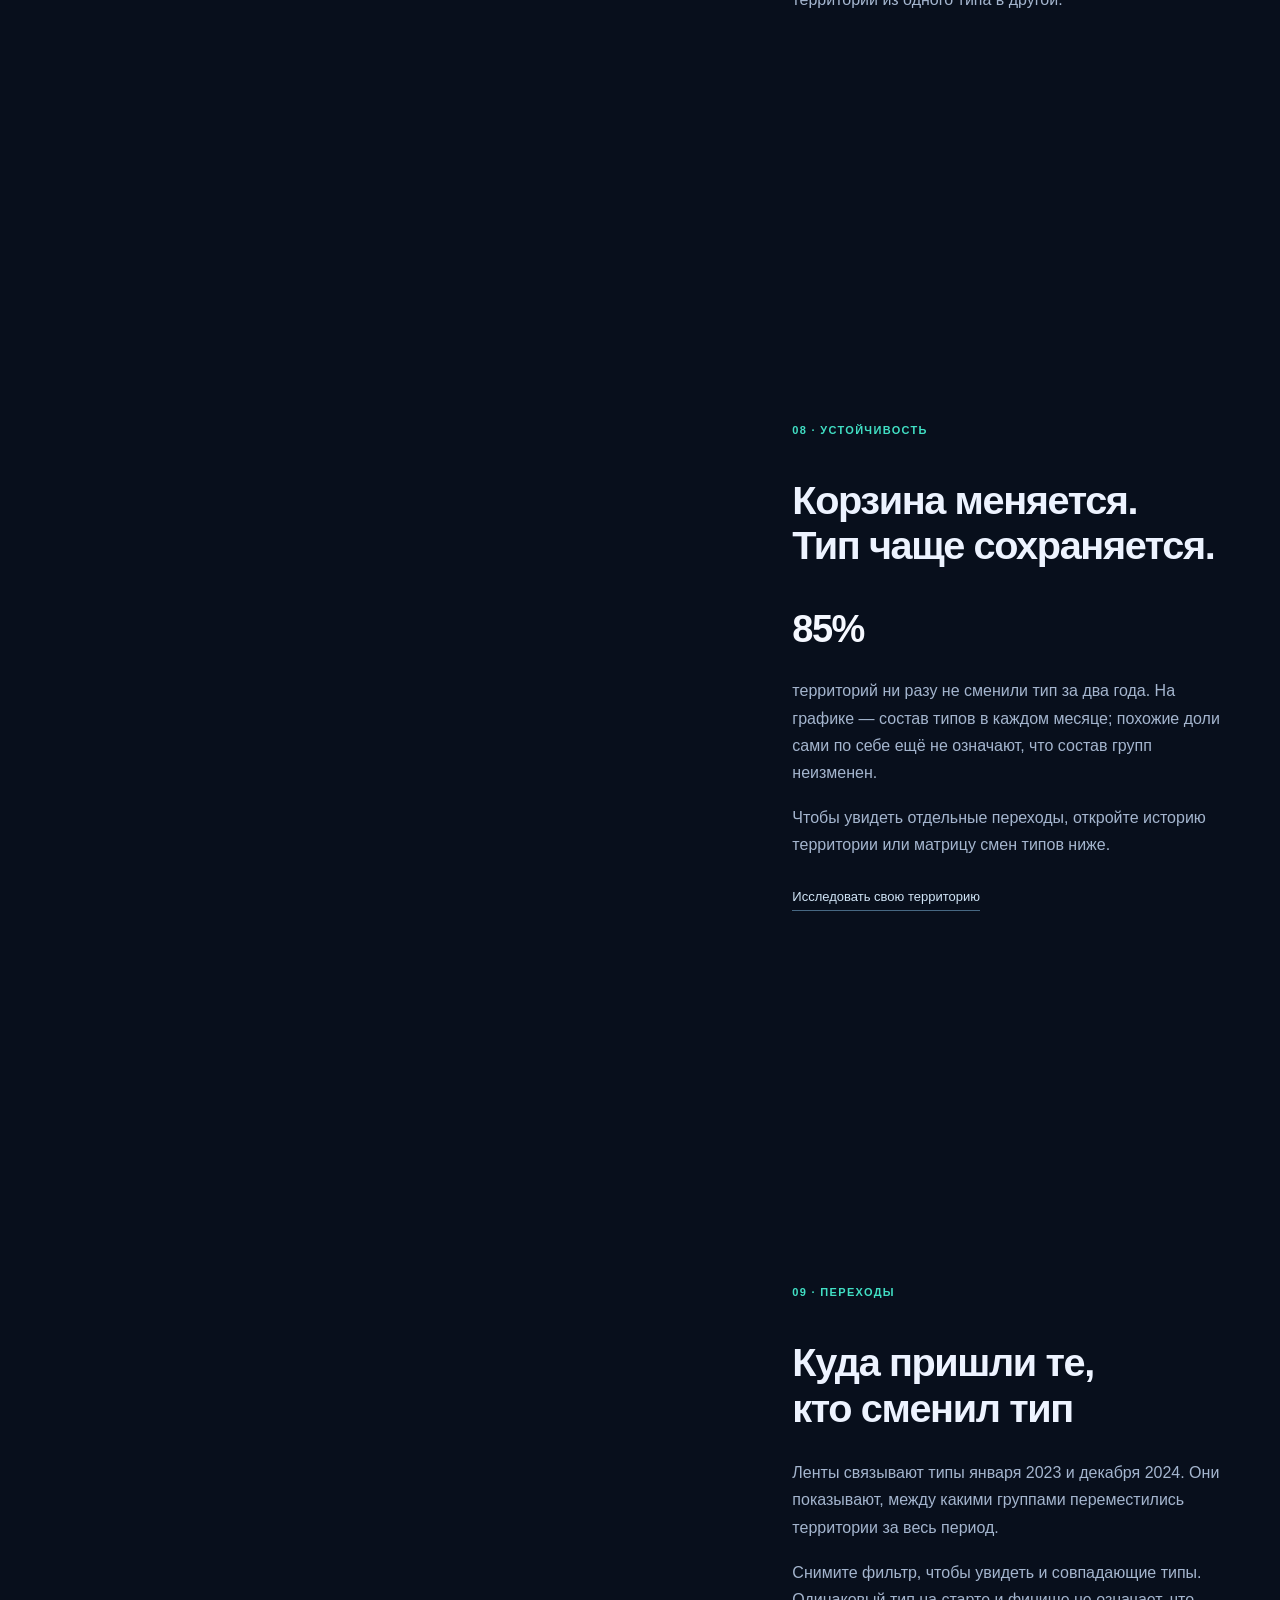
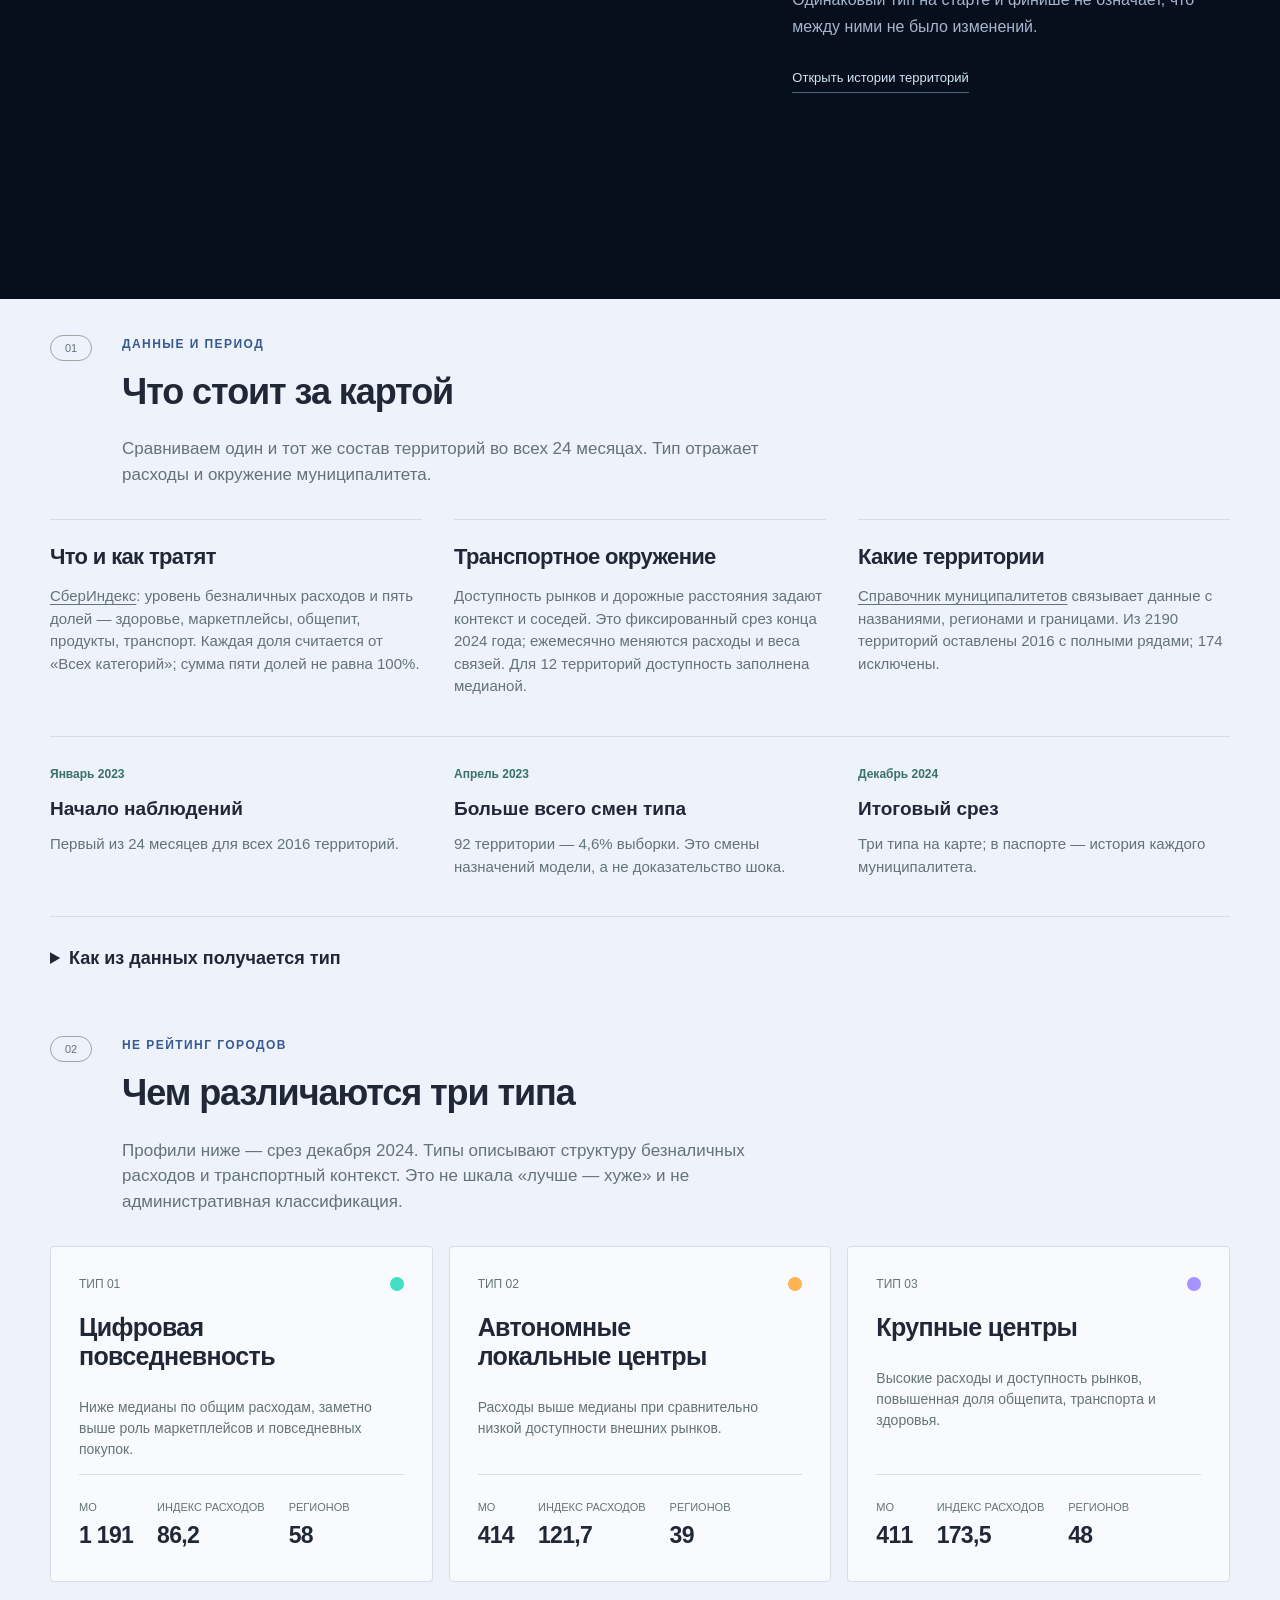
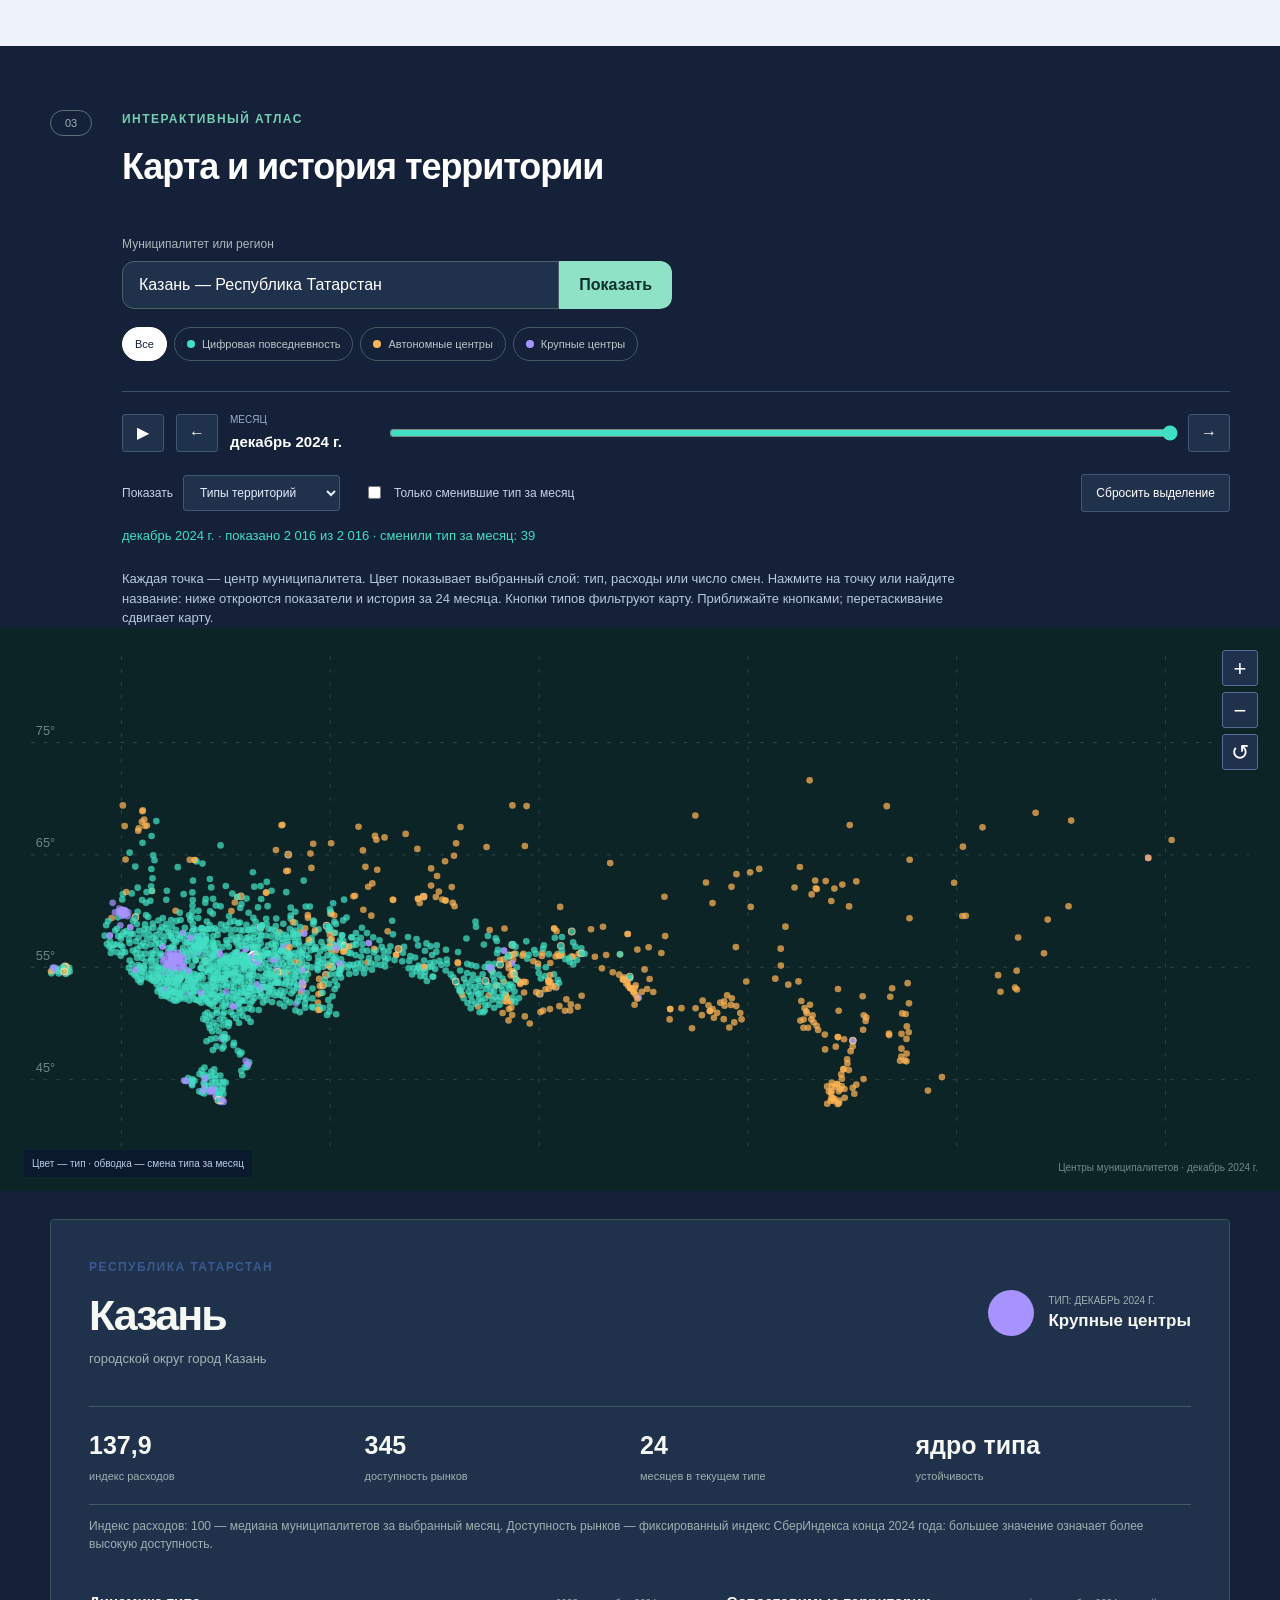
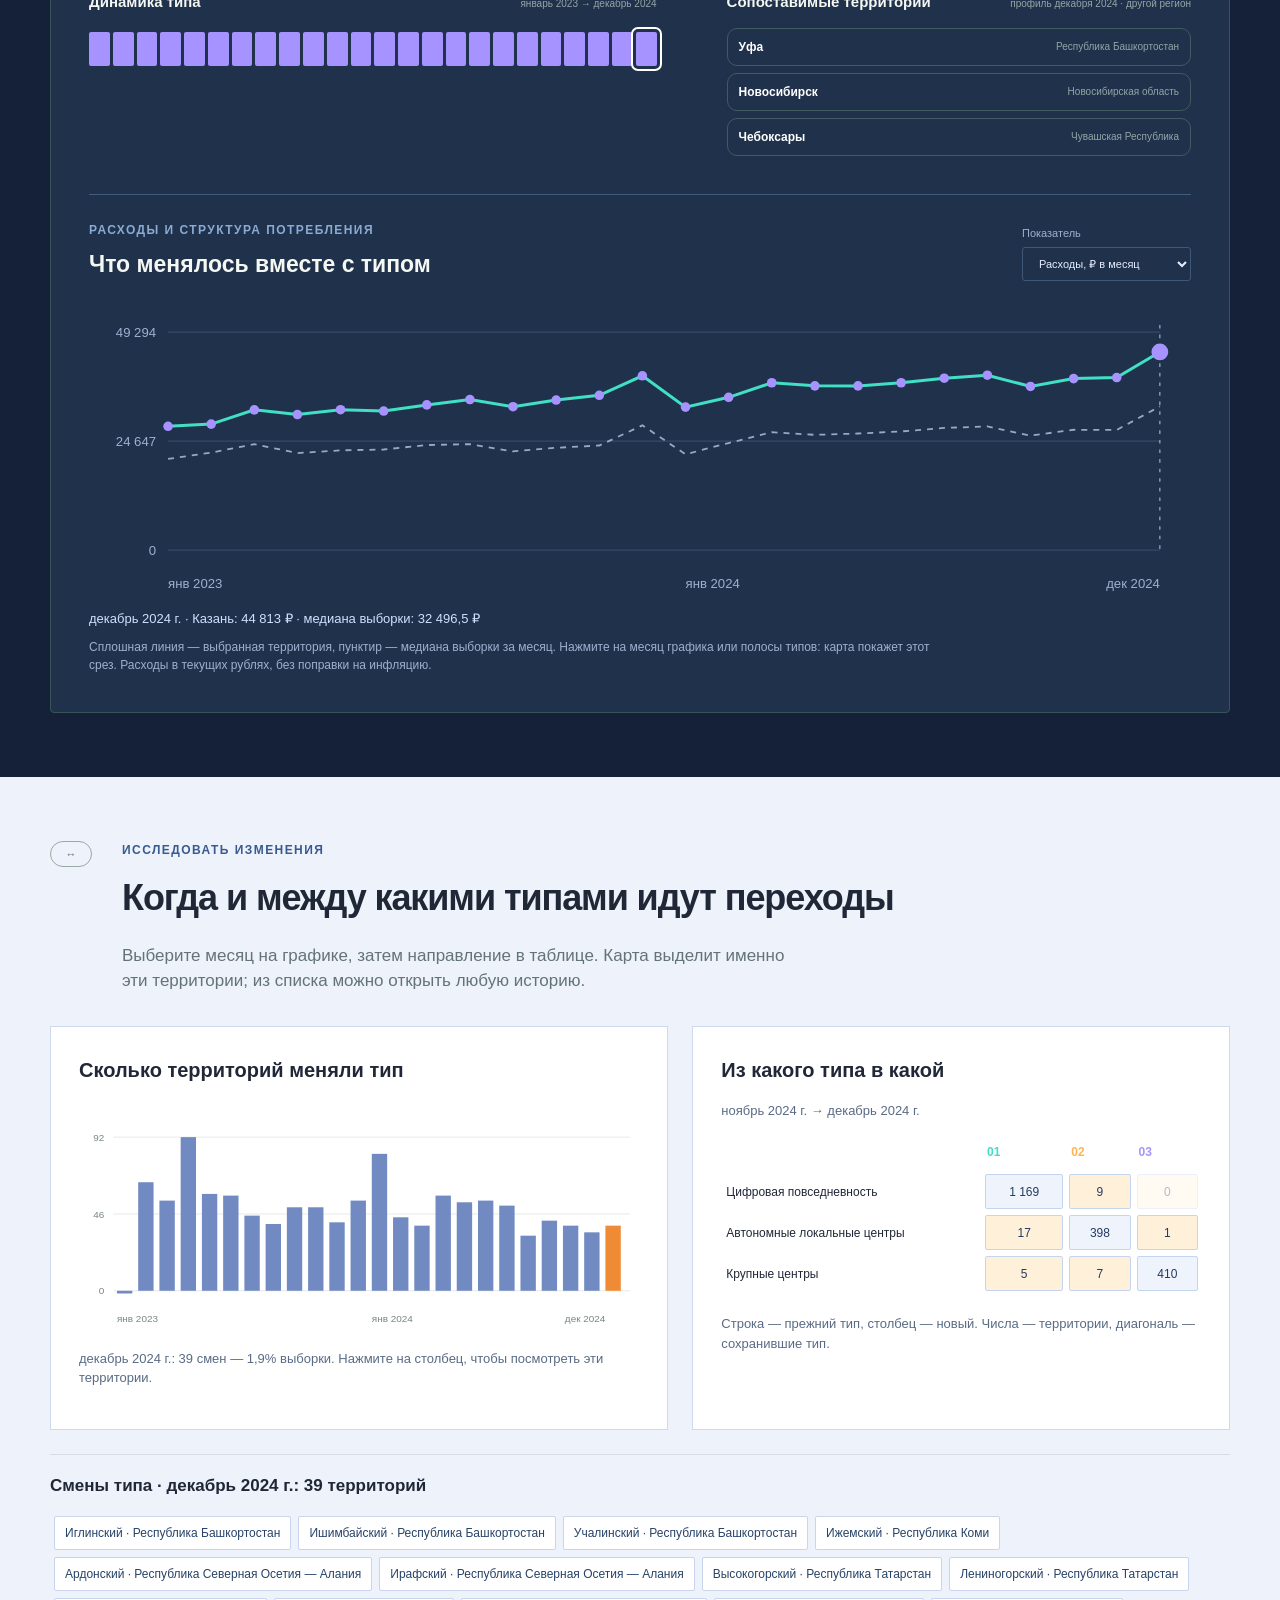
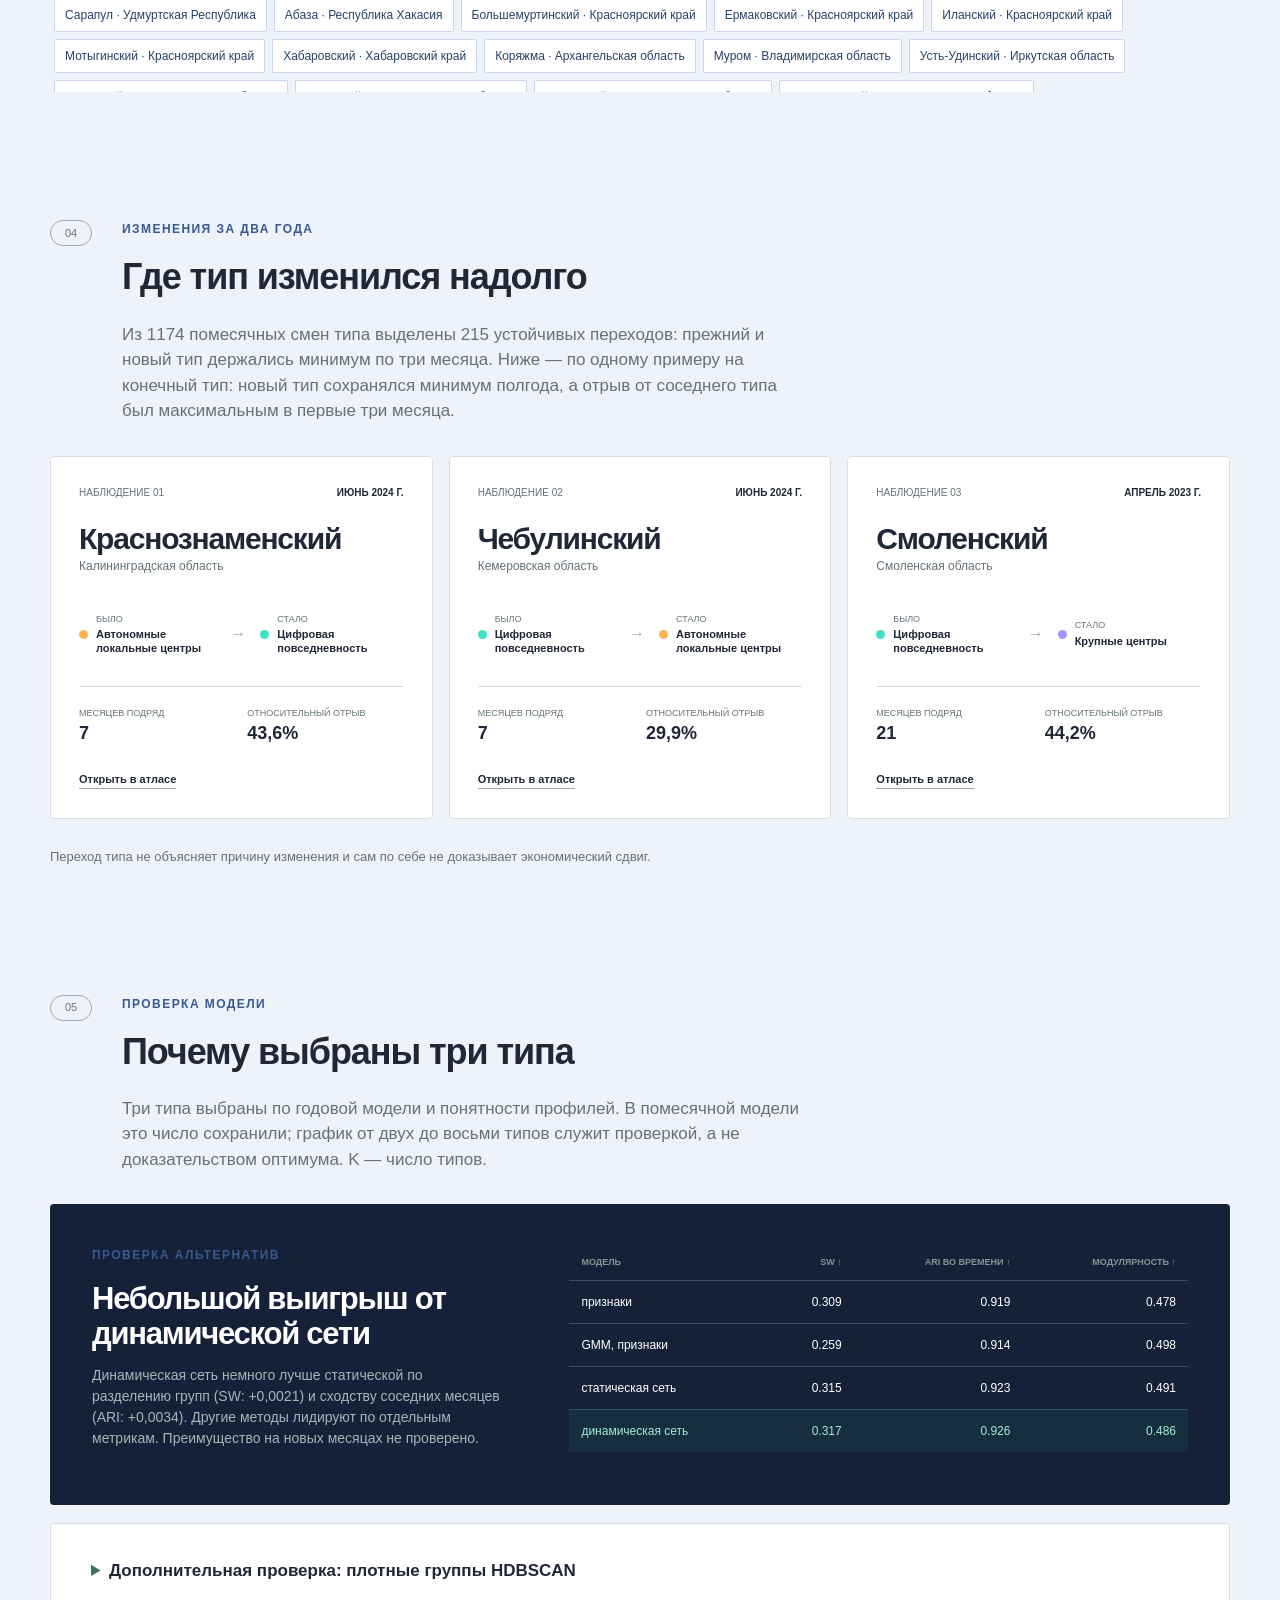
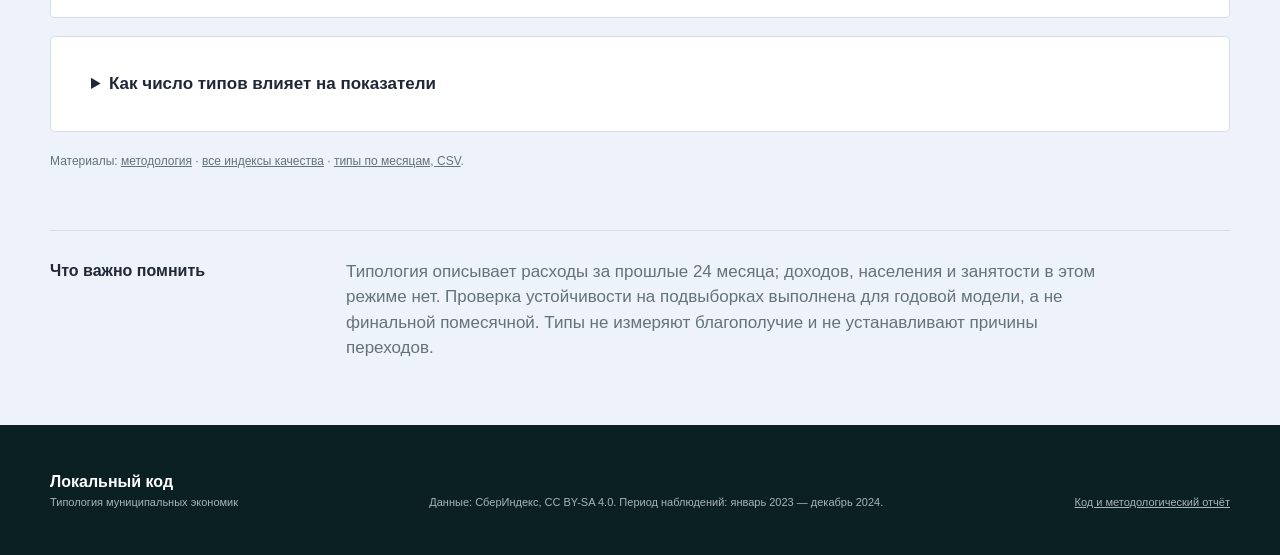
==== commit b12a91a2: "Добавлен hdbscan" ====
--- a/site/index.html
+++ b/site/index.html
@@ -5,66 +5,213 @@
   <meta name="viewport" content="width=device-width, initial-scale=1">
   <meta name="description" content="Интерактивная типология экономик российских муниципалитетов на данных СберИндекса">
   <title>Локальный код — экономические типы муниципалитетов</title>
-  <link rel="stylesheet" href="styles.css?v=4">
-  <script src="app.js?v=3" defer></script>
+  <link rel="stylesheet" href="styles.css?v=14">
+  <script src="overview.js?v=8" defer></script>
+  <script src="app.js?v=9" defer></script>
 </head>
-<body>
+<body data-mode="base">
   <header class="topbar">
     <a class="brand" href="#top" aria-label="Локальный код — на главную">
       <span class="brand-mark">ЛК</span>
       <span>Локальный код</span>
     </a>
     <nav aria-label="Навигация по странице">
-      <a href="#types">Типы</a>
+      <a href="#brief">Задание</a>
+      <a href="#data">Данные</a>
+      <a href="#dynamics">Динамика</a>
       <a href="#atlas">Атлас</a>
-      <a href="#method">Метод</a>
+      <a href="#comparison">Проверки</a>
       <a href="external.html">СберИндекс + Росстат</a>
     </nav>
   </header>
 
   <main id="top">
-    <section class="hero page-grid">
-      <div class="eyebrow">Исследование муниципальной экономики · 2023–2024</div>
-      <h1>У каждой территории свой <span>экономический ритм</span></h1>
-      <p class="hero-lead">Мы нашли три устойчивых типа локальных экономик и проследили, как 2016 муниципалитетов менялись месяц за месяцем.</p>
-      <div class="hero-actions">
-        <a class="button button-primary" href="#atlas">Найти муниципалитет</a>
-        <a class="button button-secondary" href="external.html">СберИндекс + Росстат</a>
-      </div>
-      <div class="hero-orbit" aria-hidden="true">
-        <span class="orbit orbit-one"></span>
-        <span class="orbit orbit-two"></span>
-        <span class="orbit orbit-three"></span>
-        <span class="orbit-core">24<br><small>месяца</small></span>
-      </div>
-      <dl class="hero-stats" aria-label="Основные показатели исследования">
-        <div><dt id="stat-municipalities">2016</dt><dd>муниципалитетов</dd></div>
-        <div><dt id="stat-core">86%</dt><dd>устойчивое ядро</dd></div>
-        <div><dt>3</dt><dd>экономических типа</dd></div>
-        <div><dt id="stat-transitions">215</dt><dd>устойчивых переходов</dd></div>
-      </dl>
-      <p class="hero-footnote">Ядро: один тип минимум в 22 из 24 месяцев при среднем относительном отрыве не менее 15%. Переход: типы до и после смены держались минимум по три месяца.</p>
-    </section>
-
-    <section class="intro page-grid" id="types">
+    <section class="hero task-hero page-grid" id="brief">
+      <div class="hero-copy">
+        <p class="eyebrow">Задание СберИндекса · Кластеризация</p>
+        <h1>Найти типы<br>локальных экономик</h1>
+        <p class="hero-lead">Построить экономическую сеть муниципалитетов, объединить похожие территории и проследить, как их типы меняются со временем.</p>
+        <p class="brief-definition">Узел — муниципалитет. Его атрибуты — экономические показатели. Связь — близость территорий, которая может меняться каждый месяц.</p>
+        <a class="brief-source" href="https://sber.ru/sberindex/konkurs_sberindex#claster" target="_blank" rel="noopener">Полное задание конкурса</a>
+        <a class="scroll-cue" href="#data">Начать с данных <span aria-hidden="true">↓</span></a>
+      </div>
+      <figure class="brief-network">
+        <figcaption>Как выглядит такая сеть</figcaption>
+        <div class="research-controls"><label for="network-place">Пример<select id="network-place"></select></label><div class="research-switch" id="network-layer"><button type="button" data-layer="transport" aria-pressed="true">Транспорт</button><button type="button" data-layer="economic" aria-pressed="false">Близость трат</button></div></div>
+        <svg id="network-chart" viewBox="0 0 800 390" role="img" aria-label="Фрагмент реальной сети модели"></svg>
+        <p class="research-readout" id="network-readout" aria-live="polite"></p>
+        <div class="research-time"><label for="network-month"><output id="network-month-label">декабрь 2024</output></label><input id="network-month" type="range" min="0" max="23" value="23" aria-label="Месяц примера сети"></div>
+        <p class="studio-help">Прямые соседи выбранной территории в нашей модели. Положение узлов условное; наведите на узел или связь. Толщина связи — её вес.</p>
+      </figure>
+    </section>
+
+    <section class="scroll-story" aria-label="История исследования">
+      <div class="story-layout page-grid">
+        <div class="story-stage">
+          <div class="story-status"><span id="story-chapter">Анализ данных</span><span id="story-progress">01 / 09</span></div>
+          <figure class="studio story-panel" data-panel="points">
+            <figcaption id="studio-title">География типов · декабрь 2024</figcaption>
+            <svg id="studio-chart" viewBox="0 0 800 410" role="img" aria-label="Центры муниципалитетов"><g id="studio-axes"></g><g id="studio-points"></g><g id="studio-labels"></g></svg>
+            <div id="studio-tooltip" class="studio-tooltip" hidden></div>
+            <div id="studio-legend" class="studio-legend"></div>
+            <p id="studio-insight" class="studio-insight"></p>
+            <p class="studio-help">Наведите на точку для подробностей. Нажмите, чтобы открыть историю территории в атласе ниже.</p>
+          </figure>
+          <figure class="story-panel story-cohorts" data-panel="cohorts" hidden>
+            <figcaption id="cohort-title">Доля маркетплейсов по типам</figcaption>
+            <svg id="cohort-chart" viewBox="0 0 850 330" role="img" aria-label="Доли маркетплейсов за 24 месяца"></svg>
+            <div id="cohort-readout" class="cohort-readout"></div>
+            <p class="studio-help">Нажмите на тип или месяц, чтобы исследовать его в атласе ниже.</p>
+          </figure>
+          <figure class="overview story-panel" data-panel="overview" hidden>
+            <figcaption>Состав типов за 24 месяца</figcaption>
+            <svg id="overview-chart" viewBox="0 0 480 220" role="img" aria-label="Доли типов по месяцам"></svg>
+            <div id="overview-legend" class="overview-legend"></div>
+            <p id="overview-month" class="overview-month"></p>
+            <p id="overview-result" class="overview-result"></p>
+          </figure>
+          <figure class="story-panel" data-panel="coverage" hidden>
+            <figcaption>От исходных данных к общей панели</figcaption>
+            <div class="research-switch" id="coverage-filter"><button type="button" data-filter="all" aria-pressed="true">Все территории</button><button type="button" data-filter="included" aria-pressed="false">В модели</button><button type="button" data-filter="excluded" aria-pressed="false">Исключены</button></div>
+            <svg id="coverage-chart" viewBox="0 0 800 355" role="img" aria-label="Полнота рядов муниципалитетов"></svg>
+            <div class="research-legend" id="coverage-legend"></div>
+            <p class="research-readout" id="coverage-readout" aria-live="polite"></p>
+            <p class="studio-help">Точка — одна территория. Наведите на неё, чтобы посмотреть полноту ряда; кнопки выделяют состав выборки.</p>
+          </figure>
+          <figure class="story-panel" data-panel="distribution" hidden>
+            <figcaption>Распределение расходов по территориям</figcaption>
+            <div class="research-time"><label for="distribution-month"><output id="distribution-month-label">декабрь 2024</output></label><input id="distribution-month" type="range" min="0" max="23" value="23" aria-label="Месяц распределения расходов"></div>
+            <svg id="distribution-chart" viewBox="0 0 800 360" role="img" aria-label="Распределение расходов по муниципалитетам"></svg>
+            <p class="research-readout" id="distribution-readout" aria-live="polite"></p>
+            <div class="research-peers" id="distribution-peers"></div>
+            <p class="studio-help">Столбец — диапазон расходов; нажмите, чтобы увидеть примеры территорий. Ползунок меняет месяц. Расходы — в текущих рублях.</p>
+          </figure>
+          <figure class="story-panel" data-panel="calendar" hidden>
+            <figcaption>Календарь изменения потребительской корзины</figcaption>
+            <svg id="calendar-chart" viewBox="0 0 800 365" role="img" aria-label="Изменение медианных долей пяти категорий за 24 месяца"></svg>
+            <p class="research-readout" id="calendar-readout" aria-live="polite"></p>
+            <p class="studio-help">Цвет — изменение медианной доли относительно января 2023, в процентных пунктах. Нажмите на ячейку для точного значения.</p>
+          </figure>
+          <figure class="story-panel" data-panel="flows" hidden>
+            <figcaption>Тип в начале периода → тип в конце</figcaption>
+            <label class="research-check"><input id="flows-different" type="checkbox" checked> Только разные типы на старте и финише</label>
+            <svg id="flows-chart" viewBox="0 0 800 410" role="img" aria-label="Потоки муниципалитетов между типами января 2023 и декабря 2024"></svg>
+            <div class="research-legend" id="flows-legend"></div>
+            <p class="research-readout" id="flows-readout" aria-live="polite"></p>
+            <div class="research-peers" id="flows-peers"></div>
+            <p class="studio-help">Толщина ленты — число территорий. Нажмите на ленту для примеров. Промежуточные смены и возвраты здесь не показаны.</p>
+          </figure>
+        </div>
+        <div class="story-steps">
+          <article class="story-step" id="data" data-panel="coverage" data-chapter="Анализ данных">
+            <p class="eyebrow">01 · Полнота данных</p>
+            <h2>Сравнивать можно<br>не все территории</h2>
+            <p>Из 2190 территорий 2016 имеют все 24 месяца расходов. У остальных 174 ряд короче; без общей панели смена состава выборки могла бы выглядеть как изменение экономики.</p>
+            <p>Фиксируем состав выборки на весь период. Так в каждом месяце сравниваются одни и те же муниципалитеты.</p>
+            <a class="story-detail-link" href="#data-details">Источники и вехи периода</a>
+          </article>
+          <article class="story-step" id="distribution" data-panel="distribution" data-chapter="Анализ данных">
+            <p class="eyebrow">02 · Уровень расходов</p>
+            <h2>За одной медианой —<br>разные территории</h2>
+            <p>Гистограмма показывает, сколько муниципалитетов попадает в каждый диапазон расходов. Вертикальная линия — медиана выбранного месяца.</p>
+            <p>Передвиньте ползунок: меняется и общий уровень, и распределение. Для модели расходы сравниваются с медианой того же месяца, чтобы общий рост не определял тип территории.</p>
+          </article>
+          <article class="story-step" id="calendar" data-panel="calendar" data-chapter="Анализ данных">
+            <p class="eyebrow">03 · Структура расходов</p>
+            <h2>Что меняется<br>в самой корзине</h2>
+            <p>В каждой строке — одна категория, в каждом столбце — месяц. Зелёный показывает рост медианной доли относительно января 2023, оранжевый — снижение.</p>
+            <p>Теперь видно не только маркетплейсы: можно сравнить все пять раскрытых категорий и сезонные колебания. Это медианы долей по территориям; они не складываются в общую корзину страны.</p>
+          </article>
+          <article class="story-step" id="geography" data-panel="points" data-view="geo" data-chapter="От данных к типам">
+            <p class="eyebrow">04 · География</p>
+            <h2>Теперь —<br>одна общая карта</h2>
+            <p>Каждая точка — центр муниципалитета. Во всех 24 месяцах сравниваем одни и те же 2016 территории.</p>
+            <p>СберИндекс описывает уровень расходов, пять долей категорий и доступность рынков. 174 территории с неполными рядами исключены.</p>
+            <a class="story-detail-link" href="#data-details">Источники и вехи периода</a>
+          </article>
+          <article class="story-step" id="types" data-panel="points" data-view="profile" data-metric="food_service_share">
+            <p class="eyebrow">05 · Различия</p>
+            <h2>Три типа.<br>Разные профили.</h2>
+            <p>Точки перемещаются с карты на диаграмму: по горизонтали — индекс расходов, по вертикали — доля общепита в декабре 2024.</p>
+            <p>Цвет сохраняет тип территории. Крупные точки — медианы внутри групп. Это два показателя многомерной модели, а не её полное описание.</p>
+            <a class="story-detail-link" href="#types-details">Профили всех типов</a>
+          </article>
+          <article class="story-step" id="basket" data-panel="points" data-view="change" data-metric="marketplace_share">
+            <p class="eyebrow">06 · Сдвиг в корзине</p>
+            <h2>Маркетплейсы<br>занимают больше места</h2>
+            <p class="story-key" id="story-shift">—</p>
+            <p>Так изменилась медианная доля маркетплейсов за два года. Выше диагонали — территории, где доля выросла: <strong id="story-growth">—</strong>.</p>
+            <p class="story-note">Рост доли не измеряет рост суммы покупок. Обе оси показывают долю от всех расходов.</p>
+          </article>
+          <article class="story-step" id="patterns" data-panel="cohorts" data-metric="marketplace_share">
+            <p class="eyebrow">07 · Внутри типов</p>
+            <h2>Сдвиг виден<br>в каждой группе</h2>
+            <p>Для каждого типа декабря 2024 фиксируем состав территорий и прослеживаем его назад через все 24 месяца.</p>
+            <p>Линии показывают медианную долю маркетплейсов в этих постоянных группах. Их рост не вызван переходом территорий из одного типа в другой.</p>
+          </article>
+          <article class="story-step" id="stability" data-panel="overview">
+            <p class="eyebrow">08 · Устойчивость</p>
+            <h2>Корзина меняется.<br>Тип чаще сохраняется.</h2>
+            <p class="story-key" id="story-stable">—</p>
+            <p>территорий ни разу не сменили тип за два года. На графике — состав типов в каждом месяце; похожие доли сами по себе ещё не означают, что состав групп неизменен.</p>
+            <p>Чтобы увидеть отдельные переходы, откройте историю территории или матрицу смен типов ниже.</p>
+            <a class="story-detail-link" href="#atlas">Исследовать свою территорию</a>
+          </article>
+          <article class="story-step" id="flows" data-panel="flows" data-chapter="От типов к изменениям">
+            <p class="eyebrow">09 · Переходы</p>
+            <h2>Куда пришли те,<br>кто сменил тип</h2>
+            <p>Ленты связывают типы января 2023 и декабря 2024. Они показывают, между какими группами переместились территории за весь период.</p>
+            <p>Снимите фильтр, чтобы увидеть и совпадающие типы. Одинаковый тип на старте и финише не означает, что между ними не было изменений.</p>
+            <a class="story-detail-link" href="#atlas">Открыть истории территорий</a>
+          </article>
+        </div>
+      </div>
+    </section>
+
+    <section class="data-section page-grid" id="data-details">
+      <div class="section-heading"><span class="section-number">01</span><div><p class="eyebrow">Данные и период</p><h2>Что стоит за картой</h2></div></div>
+      <p class="section-lead">Сравниваем один и тот же состав территорий во всех 24 месяцах. Тип отражает расходы и окружение муниципалитета.</p>
+      <div class="data-grid">
+        <article><h3>Что и как тратят</h3><p><a href="https://sberindex.ru/ru/research/data-sense-opisanie-nabora-dannikh-khakatona-sberindeksa-po-munitsipalnim-dannim">СберИндекс</a>: уровень безналичных расходов и пять долей — здоровье, маркетплейсы, общепит, продукты, транспорт. Каждая доля считается от «Всех категорий»; сумма пяти долей не равна 100%.</p></article>
+        <article><h3>Транспортное окружение</h3><p>Доступность рынков и дорожные расстояния задают контекст и соседей. Это фиксированный срез конца 2024 года; ежемесячно меняются расходы и веса связей. Для 12 территорий доступность заполнена медианой.</p></article>
+        <article><h3>Какие территории</h3><p><a href="https://sberindex.ru/ru/research/dataset-borders-and-changes-of-municipalities">Справочник муниципалитетов</a> связывает данные с названиями, регионами и границами. Из 2190 территорий оставлены 2016 с полными рядами; 174 исключены.</p></article>
+      </div>
+      <ol class="period-line" aria-label="Вехи периода наблюдений">
+        <li><time>Январь 2023</time><strong>Начало наблюдений</strong><p>Первый из 24 месяцев для всех 2016 территорий.</p></li>
+        <li><time>Апрель 2023</time><strong>Больше всего смен типа</strong><p>92 территории — 4,6% выборки. Это смены назначений модели, а не доказательство шока.</p></li>
+        <li><time>Декабрь 2024</time><strong>Итоговый срез</strong><p>Три типа на карте; в паспорте — история каждого муниципалитета.</p></li>
+      </ol>
+      <details class="method-context" id="method"><summary>Как из данных получается тип</summary>
+        <div class="method-story">
+          <div class="method-step"><span>1</span><h3>Описываем</h3><p>Сравниваем уровень расходов, доли категорий и доступность рынков.</p></div>
+          <div class="method-arrow" aria-hidden="true">→</div>
+          <div class="method-step"><span>2</span><h3>Связываем</h3><p>Транспорт задаёт соседей; вес связи меняется каждый месяц вместе со сходством расходов.</p></div>
+          <div class="method-arrow" aria-hidden="true">→</div>
+          <div class="method-step"><span>3</span><h3>Группируем</h3><p>KMeans находит общие для всех месяцев типы. Затем отслеживаем переходы между ними.</p></div>
+        </div>
+        <p class="chart-note">Модель обучена сразу на всех 24 месяцах: это описание прошлого. <a href="#comparison">Как проверяли выбор модели →</a></p>
+      </details>
+    </section>
+
+    <section class="intro page-grid" id="types-details">
       <div class="section-heading">
-        <span class="section-number">01</span>
+        <span class="section-number">02</span>
         <div>
           <p class="eyebrow">Не рейтинг городов</p>
-          <h2>Три способа жить и тратить</h2>
-        </div>
-      </div>
-      <p class="section-lead">Типы описывают структуру безналичных расходов и транспортный контекст. Это не шкала «лучше — хуже» и не административная классификация.</p>
+          <h2>Чем различаются три типа</h2>
+        </div>
+      </div>
+      <p class="section-lead">Профили ниже — срез декабря 2024. Типы описывают структуру безналичных расходов и транспортный контекст. Это не шкала «лучше — хуже» и не административная классификация.</p>
       <div class="type-grid" id="cluster-cards" aria-live="polite"></div>
     </section>
 
     <section class="atlas-section" id="atlas">
       <div class="page-grid">
         <div class="section-heading section-heading-light">
-          <span class="section-number">02</span>
+          <span class="section-number">03</span>
           <div>
             <p class="eyebrow">Интерактивный атлас</p>
-            <h2>Найдите территорию на экономической карте</h2>
+            <h2>Карта и история территории</h2>
           </div>
         </div>
         <div class="atlas-toolbar">
@@ -83,9 +230,23 @@
             <button class="filter" data-cluster="3"><span></span>Крупные центры</button>
           </div>
         </div>
-      </div>
-
-      <div class="map-wrap">
+        <div class="time-controls">
+          <button id="month-play" type="button" aria-label="Проиграть 24 месяца">▶</button>
+          <button id="month-prev" type="button" aria-label="Предыдущий месяц">←</button>
+          <label for="atlas-month">Месяц <output id="month-label">декабрь 2024</output></label>
+          <input id="atlas-month" type="range" min="0" max="23" value="23" aria-label="Месяц на карте">
+          <button id="month-next" type="button" aria-label="Следующий месяц">→</button>
+        </div>
+        <div class="layer-controls">
+          <label for="map-layer">Показать <select id="map-layer"><option value="type">Типы территорий</option><option value="spend">Расходы, ₽ в месяц</option><option value="changes">Число смен типа</option></select></label>
+          <label><input id="changed-only" type="checkbox"> Только сменившие тип за месяц</label>
+          <button id="selection-reset" type="button">Сбросить выделение</button>
+        </div>
+        <p id="map-status" class="atlas-guide" aria-live="polite"></p>
+        <p class="atlas-guide">Каждая точка — центр муниципалитета. Цвет показывает выбранный слой: тип, расходы или число смен. Нажмите на точку или найдите название: ниже откроются показатели и история за 24 месяца. Кнопки типов фильтруют карту. Приближайте кнопками; перетаскивание сдвигает карту.</p>
+      </div>
+
+      <div class="map-wrap"><div class="map-zoom"><button id="map-zoom-in" aria-label="Приблизить карту">+</button><button id="map-zoom-out" aria-label="Отдалить карту">−</button><button id="map-reset" aria-label="Вся карта">↺</button></div><div id="map-scale" class="map-scale"></div>
         <svg id="map" viewBox="0 0 1000 440" role="img" aria-label="Схематичная карта муниципалитетов России"></svg>
         <div class="map-caption">Схематичное положение центров муниципалитетов · декабрь 2024</div>
         <div class="tooltip" id="map-tooltip" hidden></div>
@@ -99,7 +260,7 @@
         </div>
         <div class="passport-type">
           <span class="type-dot" id="passport-dot"></span>
-          <div><small>Тип в декабре 2024</small><strong id="passport-cluster">Крупные центры</strong></div>
+          <div><small id="passport-date">Тип в декабре 2024</small><strong id="passport-cluster">Крупные центры</strong></div>
         </div>
         <dl class="passport-metrics">
           <div><dt id="passport-spend">—</dt><dd>индекс расходов</dd></div>
@@ -107,58 +268,64 @@
           <div><dt id="passport-months">—</dt><dd>месяцев в текущем типе</dd></div>
           <div><dt id="passport-stability">—</dt><dd>устойчивость</dd></div>
         </dl>
-        <p class="passport-note">Индекс расходов: 100 — медиана муниципалитетов за месяц. Доступность рынков — исходный индекс СберИндекса: большее значение означает более высокую доступность.</p>
+        <p class="passport-note">Индекс расходов: 100 — медиана муниципалитетов за выбранный месяц. Доступность рынков — фиксированный индекс СберИндекса конца 2024 года: большее значение означает более высокую доступность.</p>
         <div class="timeline-block">
           <div class="timeline-heading"><h4>Динамика типа</h4><span>январь 2023 → декабрь 2024</span></div>
           <div class="timeline" id="passport-timeline"></div>
         </div>
         <div class="comparables-block">
-          <div class="timeline-heading"><h4>Сопоставимые территории</h4><span>ближайший профиль из другого региона</span></div>
+          <div class="timeline-heading"><h4>Сопоставимые территории</h4><span>профиль декабря 2024 · другой регион</span></div>
           <div class="comparables" id="passport-comparables"></div>
         </div>
+        <div class="history-panel">
+          <div class="history-heading"><div><p class="eyebrow">Расходы и структура потребления</p><h4>Что менялось вместе с типом</h4></div>
+            <label for="history-metric">Показатель<select id="history-metric"><option value="spend">Расходы, ₽ в месяц</option><option value="spendIndex">Индекс расходов</option><option value="marketplace_share">Доля маркетплейсов, %</option><option value="grocery_share">Доля продуктов, %</option><option value="food_service_share">Доля общепита, %</option><option value="health_share">Доля здоровья, %</option><option value="transport_share">Доля транспорта, %</option></select></label>
+          </div>
+          <svg id="history-chart" viewBox="0 0 920 250" role="img" aria-label="Динамика расходов выбранного муниципалитета и медиана выборки"></svg>
+          <p id="history-readout" class="history-readout" aria-live="polite"></p>
+          <p class="history-note">Сплошная линия — выбранная территория, пунктир — медиана выборки за месяц. Нажмите на месяц графика или полосы типов: карта покажет этот срез. Расходы в текущих рублях, без поправки на инфляцию.</p>
+        </div>
       </article>
     </section>
 
+    <section class="dynamics page-grid" id="dynamics">
+      <div class="section-heading"><span class="section-number">↔</span><div><p class="eyebrow">Исследовать изменения</p><h2>Когда и между какими типами идут переходы</h2></div></div>
+      <p class="section-lead">Выберите месяц на графике, затем направление в таблице. Карта выделит именно эти территории; из списка можно открыть любую историю.</p>
+      <div class="dynamics-grid">
+        <article class="dynamics-plot"><h3>Сколько территорий меняли тип</h3><svg id="change-chart" viewBox="0 0 620 260" role="img" aria-label="Число смен типа по месяцам"></svg><p id="change-readout" aria-live="polite"></p></article>
+        <article class="dynamics-plot"><h3>Из какого типа в какой</h3><p id="matrix-month"></p><div id="transition-matrix"></div><p class="chart-note">Строка — прежний тип, столбец — новый. Числа — территории, диагональ — сохранившие тип.</p></article>
+      </div>
+      <div class="transition-selection"><h3 id="transition-title">Территории выбранного перехода</h3><div id="transition-list" class="transition-list"></div></div>
+    </section>
     <section class="signals page-grid" id="signals">
-      <div class="section-heading">
-        <span class="section-number">03</span>
-        <div>
-          <p class="eyebrow">Сигналы для исследования</p>
-          <h2>Переход — повод задать вопрос</h2>
-        </div>
-      </div>
-      <p class="section-lead">Три сильных примера, где новый тип сохранялся не менее полугода. Они выбраны автоматически — по одному на каждый конечный тип с наибольшим относительным отрывом в первые три месяца.</p>
-      <div class="signal-grid" id="signal-cards" aria-live="polite"></div>
-
-      <div class="use-cases">
-        <article><span>01</span><h3>Заметить</h3><p>Отследить устойчивое изменение профиля раньше, чем оно потеряется в годовой агрегации.</p></article>
-        <article><span>02</span><h3>Сопоставить</h3><p>Найти территории со схожей структурой расходов в других регионах и сравнить траектории.</p></article>
-        <article><span>03</span><h3>Проверить</h3><p>Сформулировать гипотезу и проверить её на данных о населении, доходах и отраслевой структуре.</p></article>
-      </div>
-      <p class="signals-note">Переход типа не объясняет причину изменения и сам по себе не доказывает экономический сдвиг.</p>
-    </section>
-
-    <section class="method page-grid" id="method">
       <div class="section-heading">
         <span class="section-number">04</span>
         <div>
-          <p class="eyebrow">Метод</p>
-          <h2>Экономика — это не только набор показателей</h2>
-        </div>
-      </div>
-      <div class="method-story">
-        <div class="method-step"><span>1</span><h3>Наблюдаем</h3><p>Расходы по категориям и доступность рынков для каждого муниципалитета.</p></div>
-        <div class="method-arrow" aria-hidden="true">→</div>
-        <div class="method-step"><span>2</span><h3>Связываем</h3><p>Автодорожная и железнодорожная сеть задаёт реальное окружение территории.</p></div>
-        <div class="method-arrow" aria-hidden="true">→</div>
-        <div class="method-step"><span>3</span><h3>Сравниваем во времени</h3><p>Вес связей меняется вместе с экономическим сходством, тип пересчитывается ежемесячно.</p></div>
-      </div>
-
+          <p class="eyebrow">Изменения за два года</p>
+          <h2>Где тип изменился надолго</h2>
+        </div>
+      </div>
+      <p class="section-lead">Из 1174 помесячных смен типа выделены 215 устойчивых переходов: прежний и новый тип держались минимум по три месяца. Ниже — по одному примеру на конечный тип: новый тип сохранялся минимум полгода, а отрыв от соседнего типа был максимальным в первые три месяца.</p>
+      <div class="signal-grid" id="signal-cards" aria-live="polite"></div>
+
+      <p class="signals-note">Переход типа не объясняет причину изменения и сам по себе не доказывает экономический сдвиг.</p>
+    </section>
+
+    <section class="method page-grid" id="comparison">
+      <div class="section-heading">
+        <span class="section-number">05</span>
+        <div>
+          <p class="eyebrow">Проверка модели</p>
+          <h2>Почему выбраны три типа</h2>
+        </div>
+      </div>
+
+      <p class="section-lead">Три типа выбраны по годовой модели и понятности профилей. В помесячной модели это число сохранили; график от двух до восьми типов служит проверкой, а не доказательством оптимума. K — число типов.</p>
       <div class="model-card">
         <div>
           <p class="eyebrow">Проверка альтернатив</p>
           <h3>Небольшой выигрыш от динамической сети</h3>
-          <p>Разница со статической сетью: +0,0021 по SW и +0,0034 по временному ARI. GMM лидирует по модулярности, статическая сеть — по изолируемости кластеров. Это сравнение на данных обучения; преимущество на новых месяцах не проверено.</p>
+          <p>Динамическая сеть немного лучше статической по разделению групп (SW: +0,0021) и сходству соседних месяцев (ARI: +0,0034). Другие методы лидируют по отдельным метрикам. Преимущество на новых месяцах не проверено.</p>
         </div>
         <div class="model-table-wrap">
           <table>
@@ -168,7 +335,14 @@
         </div>
       </div>
 
-      <div class="cluster-chart-card">
+      <details class="density-card">
+        <summary>Дополнительная проверка: плотные группы HDBSCAN</summary>
+        <p>Для атласа нужен тип каждой территории. HDBSCAN ищет только плотные группы и может оставить остальные без типа. На тех же признаках и динамической сети он охватывает около 35% территорий в среднем за месяц, поэтому для карты оставлен KMeans.</p>
+        <div class="model-table-wrap"><table><thead><tr><th>Модель</th><th>Охват</th><th>Групп</th><th>SW ↑</th></tr></thead><tbody id="density-table"></tbody></table></div>
+        <p class="chart-note">SW сравниваем на одних территориях: строка «KMeans, назначенные HDBSCAN» — контроль. Параметры HDBSCAN: min_cluster_size=50, min_samples=10.</p>
+      </details>
+
+      <details class="cluster-chart-card"><summary>Как число типов влияет на показатели</summary><div class="cluster-chart-content">
         <div class="cluster-chart-heading">
           <div><p class="eyebrow">K — число типов</p><h3>Как меняются модели при разном числе типов</h3></div>
           <label for="cluster-chart-metric">Показатель
@@ -189,19 +363,12 @@
           <div><dt>Доля минимального кластера</dt><dd>Доля территорий в самой маленькой группе. Помогает заметить слишком дробное разбиение.</dd></div>
         </dl>
         <p class="chart-note">Одна и та же панель и параметры сети; K меняется от 2 до 8. Метрики не сводятся в один рейтинг.</p>
-      </div>
-
-      <div class="density-card">
-        <p class="eyebrow">Плотностная альтернатива</p>
-        <h3>HDBSCAN против KMeans</h3>
-        <p>Средние значения за 24 месяца на одних признаках и динамической сети. Для атласа оставлен KMeans: он назначает тип всем территориям, а HDBSCAN выделяет только плотные группы.</p>
-        <div class="model-table-wrap"><table><thead><tr><th>Модель</th><th>Доля МО</th><th>Групп</th><th>SW ↑</th></tr></thead><tbody id="density-table"></tbody></table></div>
-        <p class="chart-note">HDBSCAN: min_cluster_size=50, min_samples=10; K не задаётся. SW на назначенных территориях нельзя напрямую сравнивать с SW на всей панели. Строка KMeans на тех же территориях даёт сопоставимую базу.</p>
-      </div>
-
+      </div></details>
+
+      <p class="chart-note">Материалы: <a href="https://github.com/artemcd/sber-index/blob/main/reports/dynamic_clustering.md">методология</a> · <a href="https://github.com/artemcd/sber-index/blob/main/reports/model_comparison.md">все индексы качества</a> · <a href="https://github.com/artemcd/sber-index/blob/main/artifacts/dynamic/monthly_clusters.csv">типы по месяцам, CSV</a>.</p>
       <div class="limits">
         <h3>Что важно помнить</h3>
-        <p>Кластеры не измеряют благополучие. В данных нет населения, доходов и отраслевой структуры. Типология построена ретроспективно за все 24 месяца. Переход типа — сигнал для исследования, а не доказательство структурного сдвига.</p>
+        <p>Типология описывает расходы за прошлые 24 месяца; доходов, населения и занятости в этом режиме нет. Проверка устойчивости на подвыборках выполнена для годовой модели, а не финальной помесячной. Типы не измеряют благополучие и не устанавливают причины переходов.</p>
       </div>
     </section>
   </main>
--- a/site/styles.css
+++ b/site/styles.css
@@ -1,18 +1,18 @@
 :root {
-  --ink: #10242a;
+  --ink: #202736;
   --muted: #647378;
-  --paper: #f3f5ef;
+  --paper: #edf2fb;
   --panel: #ffffff;
-  --line: #d8dfd9;
-  --dark: #102a2d;
-  --dark-soft: #18383b;
-  --green: #45c5a1;
-  --amber: #efad55;
-  --violet: #8f83ea;
+  --line: #d9dde3;
+  --dark: #142138;
+  --dark-soft: #20314b;
+  --green: #41dfc4;
+  --amber: #ffb454;
+  --violet: #a693ff;
   --cluster-1: var(--green);
   --cluster-2: var(--amber);
   --cluster-3: var(--violet);
-  --radius: 22px;
+  --radius: 4px;
   color-scheme: light;
   font-family: -apple-system, BlinkMacSystemFont, "Segoe UI", sans-serif;
   font-synthesis: none;
@@ -42,7 +42,7 @@
 }
 
 .topbar {
-  position: absolute;
+  position: sticky;
   z-index: 10;
   top: 0;
   left: 0;
@@ -50,9 +50,11 @@
   display: flex;
   align-items: center;
   justify-content: space-between;
-  max-width: 1280px;
+  max-width: none;
   margin: 0 auto;
-  padding: 22px 48px;
+  padding: 20px max(24px, calc((100% - 1180px) / 2));
+  color: #edf3ff;
+  background: #080f1c;
 }
 
 .brand {
@@ -71,43 +73,47 @@
   place-items: center;
   width: 38px;
   aspect-ratio: 1;
-  border: 1px solid var(--ink);
-  border-radius: 50%;
+  border: 1px solid #4d6685;
+  border-radius: 2px;
   font-size: 12px;
 }
 
 .topbar nav { display: flex; gap: 28px; }
 
 .topbar nav a {
-  color: var(--muted);
+  color: #a4b5ce;
   font-size: 14px;
   text-decoration: none;
 }
 
-.topbar nav a:hover { color: var(--ink); }
+.topbar nav a:hover { color: #41dfc4; }
 
 .hero {
-  position: relative;
-  display: grid;
-  min-height: 760px;
-  align-content: center;
-  padding-block: 140px 90px;
-  overflow: hidden;
-}
-
-.hero::before {
-  position: absolute;
-  inset: 15% -12% auto auto;
-  width: 540px;
-  height: 540px;
-  border: 1px solid #cbd8ce;
-  border-radius: 50%;
-  content: "";
-}
+  display: grid;
+  grid-template-columns: .8fr 1.2fr;
+  column-gap: 40px;
+  width: 100%;
+  padding: 50px max(24px, calc((100% - 1180px) / 2)) 38px;
+  border-top: 1px solid #26384e;
+  color: #f5f8ff;
+  background: #080f1c;
+}
+.hero > .eyebrow, .hero h1, .hero-lead, .hero-copy { grid-column: 1; grid-row: 1; align-self: start; }
+.overview { grid-column: 2; grid-row: 1 / 5; align-self: start; margin: 0; padding: 24px 0 0; border-top: 3px solid #41dfc4; }
+.overview figcaption { font-size: 19px; font-weight: 700; }
+.overview > p { color: #a4b5ce; font-size: 13px; }
+#overview-chart { display: block; width: 100%; margin-top: 22px; }
+.overview-legend { display: grid; grid-template-columns: 1fr 1fr; gap: 8px 16px; font-size: 11px; }
+.overview-legend span { display: flex; align-items: center; gap: 8px; }
+.overview-legend i { width: 9px; height: 9px; flex-shrink: 0; }
+.overview .overview-result { margin: 18px 0 0; padding-top: 18px; border-top: 1px solid #30435c; color: #c5d3e6; }
+.overview .overview-month { min-height: 38px; font-size: 11px; color: #8eeedd; }
+.overview-legend button { display: flex; align-items: center; gap: 8px; padding: 4px 0; border: 0; color: #c5d3e6; background: transparent; text-align: left; font-size: 11px; cursor: pointer; }
+.overview-legend button[aria-pressed="true"] { color: white; text-decoration: underline; }
 
 .eyebrow {
   margin: 0 0 18px;
-  color: #397267;
+  color: #385a91;
   font-size: 12px;
   font-weight: 750;
   letter-spacing: .12em;
@@ -115,35 +121,15 @@
 }
 
 .hero h1 {
-  position: relative;
-  z-index: 2;
-  max-width: 820px;
   margin: 0;
-  font-size: clamp(58px, 8.2vw, 112px);
-  font-weight: 700;
-  letter-spacing: -.065em;
-  line-height: .93;
-}
-
-.hero h1 span { color: #288f79; }
-
-.hero-lead {
-  position: relative;
-  z-index: 2;
-  max-width: 640px;
-  margin: 34px 0 0;
-  color: #43575c;
-  font-size: clamp(19px, 2vw, 25px);
-  line-height: 1.45;
-}
-
-.hero-actions {
-  position: relative;
-  z-index: 3;
-  display: flex;
-  gap: 12px;
-  margin-top: 38px;
-}
+  font-family: inherit;
+  font-size: 56px;
+  font-weight: 750;
+  letter-spacing: -.06em;
+  line-height: 1.08;
+}
+.hero-lead { max-width: 580px; margin: 24px 0 0; color: #a4b5ce; font-size: 17px; line-height: 1.6; }
+.hero-lead strong { color: #f5f8ff; font-weight: 650; }
 
 .button {
   display: inline-flex;
@@ -151,7 +137,7 @@
   justify-content: center;
   min-height: 50px;
   padding: 0 24px;
-  border-radius: 999px;
+  border-radius: 3px;
   font-size: 14px;
   font-weight: 700;
   text-decoration: none;
@@ -165,69 +151,30 @@
 
 .button-secondary:hover { background: white; }
 
-.hero-orbit {
-  position: absolute;
-  z-index: 1;
-  top: 190px;
-  right: 45px;
-  width: 380px;
-  height: 380px;
-}
-
-.orbit {
-  position: absolute;
-  border: 1px solid rgba(16, 36, 42, .2);
-  border-radius: 50%;
-}
-
-.orbit-two::after, .orbit-three::after {
-  position: absolute;
-  width: 16px;
-  height: 16px;
-  border: 5px solid var(--paper);
-  border-radius: 50%;
-  content: "";
-}
-
-.orbit-one { inset: 0; transform: rotate(-18deg); }
-.orbit-two { inset: 50px; transform: rotate(25deg); }
-.orbit-two::after { right: 18px; bottom: 66px; background: var(--cluster-2); }
-.orbit-three { inset: 102px; transform: rotate(-45deg); }
-.orbit-three::after { bottom: -6px; left: 72px; background: var(--cluster-3); }
-
-.orbit-core {
-  position: absolute;
-  inset: 142px;
-  display: grid;
-  place-content: center;
-  border-radius: 50%;
-  color: white;
-  background: var(--ink);
-  font-size: 28px;
-  font-weight: 700;
-  line-height: .8;
-  text-align: center;
-}
-
-.orbit-core small { font-size: 9px; font-weight: 600; letter-spacing: .08em; text-transform: uppercase; }
-
-.hero-stats {
-  position: relative;
-  z-index: 2;
-  display: grid;
-  grid-template-columns: repeat(4, 1fr);
-  margin: 76px 0 0;
-  border-top: 1px solid var(--line);
-}
-
-.hero-stats div { padding: 22px 22px 0 0; }
-
-.hero-stats dt { font-size: 30px; font-weight: 700; letter-spacing: -.04em; }
-
-.hero-stats dd { margin: 2px 0 0; color: var(--muted); font-size: 13px; }
-.hero-footnote { max-width: 850px; margin: 14px 0 0; color: var(--muted); font-size: 12px; }
-
-.intro, .signals, .method { padding-block: 110px; }
+.hero .eyebrow { color: #41dfc4; }
+.hero .button-primary { color: #08151e; background: #41dfc4; }
+.hero .button-secondary { border-color: #4d6685; }
+.hero .button-secondary:hover { color: #080f1c; }
+
+
+
+.intro, .signals, .method { padding-block: 64px; }
+
+.data-section { padding-top: 36px; }
+.data-grid, .period-line { display: grid; grid-template-columns: repeat(3, 1fr); gap: 32px; }
+.data-grid article { padding-top: 20px; border-top: 1px solid var(--line); }
+.data-grid h3 { margin: 0 0 12px; font-size: 22px; letter-spacing: -.03em; }
+.data-grid p, .period-line p { margin: 0; color: var(--muted); font-size: 15px; }
+.data-grid a, .method-context a { text-underline-offset: 3px; }
+.period-line { margin: 38px 0 0; padding: 24px 0 0; border-top: 1px solid var(--line); list-style: none; }
+.period-line time { color: #397267; font-size: 12px; font-weight: 700; }
+.period-line strong { display: block; margin: 10px 0; font-size: 19px; }
+.method-context { margin-top: 38px; padding-top: 28px; border-top: 1px solid var(--line); }
+.method-context summary { font-size: 18px; font-weight: 700; cursor: pointer; }
+.method-context .method-story { margin: 24px 0 0; align-items: stretch; }
+.method-context .method-arrow { align-self: center; }
+.method-context .method-step { min-height: 180px; }
+.method-context .method-step h3 { margin-top: 24px; }
 
 .section-heading {
   display: grid;
@@ -249,16 +196,16 @@
 .section-heading h2 {
   max-width: 850px;
   margin: 0;
-  font-size: clamp(42px, 5.8vw, 72px);
-  letter-spacing: -.055em;
-  line-height: 1;
+  font-size: 36px;
+  letter-spacing: -.03em;
+  line-height: 1.15;
 }
 
 .section-lead {
   max-width: 690px;
-  margin: 38px 0 54px 72px;
+  margin: 24px 0 32px 72px;
   color: var(--muted);
-  font-size: 20px;
+  font-size: 17px;
 }
 
 .type-grid {
@@ -268,15 +215,17 @@
 }
 
 .type-grid-four { grid-template-columns: repeat(2, 1fr); }
-.type-grid-four .type-card { min-height: 330px; }
-.type-grid-four .type-card h3 { margin-top: 35px; }
-.type-grid-four .type-card dl { margin-top: 35px; }
+.type-grid-four .type-card { min-height: 260px; }
+.type-grid-four .type-card h3 { margin-top: 20px; }
+.type-grid-four .type-card dl { margin-top: auto; }
 .external-note { max-width: 430px; color: #a6b6b7; font-size: 14px; }
 .matched-note { margin-top: -28px; font-size: 16px; }
 
 .type-card {
   position: relative;
-  min-height: 410px;
+  display: flex;
+  flex-direction: column;
+  min-height: 300px;
   padding: 28px;
   border: 1px solid var(--line);
   border-radius: var(--radius);
@@ -284,18 +233,6 @@
   overflow: hidden;
 }
 
-.type-card::after {
-  position: absolute;
-  right: -48px;
-  bottom: -65px;
-  width: 210px;
-  height: 210px;
-  border: 44px solid var(--cluster-color);
-  border-radius: 50%;
-  opacity: .18;
-  content: "";
-}
-
 .type-card-head { display: flex; align-items: center; justify-content: space-between; }
 
 .type-index { color: var(--muted); font-size: 12px; }
@@ -304,15 +241,15 @@
 
 .type-card h3 {
   max-width: 290px;
-  margin: 54px 0 16px;
-  font-size: 31px;
-  letter-spacing: -.04em;
-  line-height: 1.05;
+  margin: 20px 0 12px;
+  font-size: 25px;
+  letter-spacing: -.025em;
+  line-height: 1.15;
 }
 
 .type-card > p { max-width: 320px; color: var(--muted); font-size: 14px; }
 
-.type-card dl { display: flex; gap: 24px; margin: 48px 0 0; }
+.type-card dl { display: flex; gap: 24px; margin: auto 0 0; padding-top: 24px; border-top: 1px solid var(--line); }
 
 .type-card dl div { display: grid; }
 
@@ -321,7 +258,7 @@
 .type-card dd { order: -1; margin: 0 0 3px; color: var(--muted); font-size: 11px; text-transform: uppercase; }
 
 .atlas-section {
-  padding-block: 105px;
+  padding-block: 64px;
   color: #f4f7f2;
   background: var(--dark);
 }
@@ -382,6 +319,8 @@
 .filter[data-cluster="3"] span { background: var(--cluster-3); }
 .filter:hover, .filter.is-active { color: var(--dark); border-color: white; background: white; }
 
+.atlas-guide { max-width: 850px; margin: 24px 0 0 72px; color: #b8c9dd; font-size: 13px; }
+
 .map-wrap {
   position: relative;
   width: min(1370px, 100%);
@@ -457,7 +396,8 @@
 .timeline-heading h4 { margin: 0; font-size: 15px; }
 .timeline-heading span { color: #93a7a8; font-size: 10px; }
 .timeline { display: grid; grid-template-columns: repeat(24, 1fr); gap: 3px; margin-top: 18px; }
-.timeline span { height: 34px; border-radius: 4px; }
+.timeline button { height: 34px; padding: 0; border: 0; border-radius: 2px; cursor: pointer; }
+.timeline button.is-current { outline: 2px solid white; outline-offset: 3px; }
 
 .comparables { display: grid; gap: 7px; margin-top: 14px; }
 .comparable {
@@ -492,7 +432,7 @@
 
 .signal-card-head { display: flex; justify-content: space-between; gap: 16px; color: var(--muted); font-size: 10px; text-transform: uppercase; }
 .signal-card-head strong { color: var(--ink); font-weight: 650; }
-.signal-card h3 { margin: 42px 0 3px; font-size: 30px; letter-spacing: -.04em; line-height: 1; }
+.signal-card h3 { margin: 24px 0 3px; font-size: 30px; letter-spacing: -.04em; line-height: 1; }
 .signal-region { margin: 0; color: var(--muted); font-size: 12px; }
 
 .signal-path {
@@ -517,21 +457,6 @@
 .signal-open { margin-top: 24px; padding: 0; border: 0; border-bottom: 1px solid #9aaba5; color: var(--ink); background: transparent; font-size: 11px; font-weight: 700; cursor: pointer; }
 .signal-open:hover { border-color: var(--ink); }
 
-.use-cases {
-  display: grid;
-  grid-template-columns: repeat(3, 1fr);
-  gap: 1px;
-  margin-top: 60px;
-  border: 1px solid var(--line);
-  border-radius: var(--radius);
-  background: var(--line);
-  overflow: hidden;
-}
-
-.use-cases article { padding: 28px; background: rgba(255,255,255,.72); }
-.use-cases span { color: #3d8877; font-size: 10px; }
-.use-cases h3 { margin: 38px 0 8px; font-size: 20px; }
-.use-cases p { margin: 0; color: var(--muted); font-size: 13px; }
 .signals-note { max-width: 760px; margin: 28px 0 0; color: var(--muted); font-size: 13px; }
 
 .method-story {
@@ -564,6 +489,8 @@
 .model-card td { padding: 12px; border-top: 1px solid #345053; text-align: right; }
 .model-card tr.is-selected td { color: #a1ecd3; background: rgba(69,197,161,.08); }
 
+.cluster-chart-content { padding-top: 24px; }
+.cluster-chart-card summary { cursor: pointer; font-size: 17px; font-weight: 700; }
 .cluster-chart-card { margin-top: 18px; padding: 34px 40px; border: 1px solid var(--line); border-radius: var(--radius); background: white; }
 .cluster-chart-heading { display: flex; align-items: end; justify-content: space-between; gap: 24px; }
 .cluster-chart-heading h3 { margin: 0; font-size: 25px; letter-spacing: -.03em; }
@@ -585,6 +512,8 @@
 
 .density-card { margin-top: 18px; padding: 34px 40px; border: 1px solid var(--line); border-radius: var(--radius); background: white; }
 .density-card h3 { margin: 0; font-size: 25px; letter-spacing: -.03em; }
+.density-card summary { cursor: pointer; font-size: 17px; font-weight: 700; }
+.density-card summary::marker { color: #397267; }
 .density-card > p:not(.eyebrow) { color: var(--muted); font-size: 13px; }
 .density-card table { width: 100%; margin-top: 20px; border-collapse: collapse; font-size: 13px; }
 .density-card th, .density-card td { padding: 12px; border-bottom: 1px solid var(--line); text-align: right; }
@@ -609,12 +538,193 @@
 footer strong { color: white; font-size: 16px; }
 footer p { max-width: 520px; margin: 0; text-align: right; }
 
+
+.month-hit, .change-hit, .history-point { cursor: pointer; }
+.month-outline { fill: transparent; stroke: transparent; stroke-width: 1.5; }
+.month-hit.is-current .month-outline, .month-hit:focus .month-outline { stroke: white; }
+.change-bar { fill: #718ac2; }
+.change-hit:hover .change-bar, .change-hit.is-current .change-bar { fill: #f08b35; }
+.time-controls { display: grid; grid-template-columns: 42px 42px 145px 1fr 42px; gap: 12px; align-items: center; margin: 30px 0 0 72px; padding: 20px 0; border-top: 1px solid #39506c; }
+.time-controls label { font-size: 10px; text-transform: uppercase; color: #9badc7; }
+.time-controls output { display: block; margin-top: 4px; color: white; font-size: 15px; font-weight: 700; text-transform: none; }
+.time-controls button, .layer-controls button { min-height: 38px; border: 1px solid #405878; border-radius: 3px; color: white; background: #20314b; cursor: pointer; }
+.time-controls input { width: 100%; accent-color: #41dfc4; cursor: pointer; }
+.layer-controls { display: flex; align-items: center; gap: 24px; margin: 0 0 0 72px; font-size: 12px; color: #c6d3e6; }
+.layer-controls label { display: flex; align-items: center; gap: 10px; }
+.layer-controls select, .history-heading select { padding: 9px 12px; border: 1px solid #405878; border-radius: 3px; color: #e5eeff; background: #20314b; font: inherit; }
+.layer-controls input { accent-color: #41dfc4; }
+.layer-controls button { padding: 0 14px; margin-left: auto; }
+#map-status { margin-top: 14px; color: #41dfc4; font-variant-numeric: tabular-nums; }
+.map-zoom { position: absolute; right: 22px; top: 22px; z-index: 2; display: grid; gap: 6px; }
+.map-zoom button { width: 36px; height: 36px; border: 1px solid #526e94; border-radius: 3px; color: white; background: #20314b; font-size: 22px; cursor: pointer; }
+.map-scale { position: absolute; bottom: 14px; left: 24px; max-width: 500px; padding: 6px 8px; color: #bbcee8; background: #0b182de6; font-size: 10px; pointer-events: none; }
+#map { cursor: grab; }
+#map:active { cursor: grabbing; }
+#map .municipality { transition: fill .3s, opacity .2s; }
+#map .municipality.has-changed { stroke: #ffe7ac; stroke-width: .9; }
+#map .municipality.is-muted { opacity: .04; }
+.history-panel { grid-column: 1 / -1; padding-top: 26px; border-top: 1px solid #405c7b; }
+.history-heading { display: flex; justify-content: space-between; align-items: end; gap: 24px; }
+.history-heading h4 { margin: 0; font-size: 23px; }
+.history-heading label { display: grid; gap: 6px; font-size: 11px; color: #9eb0cf; }
+.history-heading .eyebrow { margin-bottom: 8px; color: #8aabd3; }
+#history-chart { display: block; width: 100%; margin-top: 20px; }
+.history-line { fill: none; stroke: #41dfc4; stroke-width: 2.5; }
+.history-median { fill: none; stroke: #97a9c5; stroke-width: 1.5; stroke-dasharray: 5 5; }
+.history-cursor { stroke: #d3e3ff; stroke-dasharray: 3 5; opacity: .7; }
+.history-readout { margin: 8px 0; color: #cde1ff; font-size: 13px; }
+.history-note { max-width: 850px; margin: 10px 0 0; color: #9eb0cf; font-size: 12px; }
+.atlas-section .chart-grid { stroke: #344a69; }
+.atlas-section .chart-label, .hero .chart-label { fill: #9eb0cf; }
+.dynamics { padding-block: 64px; }
+.dynamics-grid { display: grid; grid-template-columns: 1.15fr 1fr; gap: 24px; }
+.dynamics-plot { padding: 28px; border: 1px solid #ced9ee; background: white; }
+.dynamics-plot h3 { margin: 0 0 16px; font-size: 20px; }
+.dynamics-plot > p { font-size: 13px; color: #596b85; }
+#change-chart { display: block; width: 100%; }
+#transition-matrix table { width: 100%; border-collapse: collapse; font-size: 12px; }
+#transition-matrix th { padding: 10px 5px; text-align: left; }
+#transition-matrix th:first-child { max-width: 155px; font-weight: 500; }
+#transition-matrix td { padding: 3px; }
+#transition-matrix button { width: 100%; min-height: 35px; border: 1px solid #c5d5ef; border-radius: 2px; color: #243b60; background: #eef3fc; font: inherit; cursor: pointer; }
+#transition-matrix .matrix-change { background: #fff0da; }
+#transition-matrix button.is-active { outline: 2px solid #315ce5; }
+#transition-matrix button:disabled { opacity: .35; cursor: default; }
+.transition-selection { margin-top: 24px; padding-top: 18px; border-top: 1px solid var(--line); }
+.transition-selection h3 { margin: 0 0 14px; font-size: 17px; }
+.transition-list { display: flex; flex-wrap: wrap; gap: 7px; max-height: 180px; overflow-y: auto; padding: 4px; }
+.transition-list button { padding: 7px 10px; border: 1px solid #c8d5ec; border-radius: 2px; color: #274368; background: white; font-size: 12px; cursor: pointer; }
+.transition-list button:hover { border-color: #315ce5; background: #e2ebff; }
+button:focus-visible, [role="button"]:focus-visible { outline: 2px solid #4484ff; outline-offset: 3px; }
+
+.studio { grid-column: 2; grid-row: 1; position: relative; align-self: start; margin: 0; }
+.studio figcaption { margin: 18px 0 8px; font-size: 16px; font-weight: 650; }
+#studio-chart { display: block; width: 100%; }
+.studio-grid { stroke: #25364d; stroke-width: 1; }
+.studio-axis { fill: #91a8c7; font-size: 12px; }
+.studio-axis-title { fill: #b9c9de; font-size: 12px; }
+.studio-reference { stroke: #9eafc5; stroke-width: 1.3; stroke-dasharray: 5 5; }
+.studio-region-label { fill: #567291; font-size: 13px; }
+.studio-point { cursor: pointer; opacity: .62; transition: transform .65s ease, fill .3s, opacity .2s; }
+.studio-point:hover, .studio-point:focus, .studio-point.is-selected { r: 6; opacity: 1; stroke: #fff; stroke-width: 1.2; }
+.studio-point.is-muted { opacity: .035; pointer-events: none; }
+.studio-center { stroke: #080f1c; stroke-width: 2; }
+.studio-type-label { fill: #fff; font-size: 14px; font-weight: 700; paint-order: stroke; stroke: #080f1c; stroke-width: 4px; }
+.studio-legend { display: flex; flex-wrap: wrap; gap: 8px 18px; margin-top: 10px; }
+.studio-legend button { display: inline-flex; align-items: center; gap: 7px; padding: 3px 0; border: 0; color: #a4b5ce; background: transparent; text-align: left; font-size: 10px; cursor: pointer; }
+.studio-legend button[aria-pressed="true"] { color: white; text-decoration: underline; }
+.studio-legend i { width: 7px; height: 7px; border-radius: 50%; }
+.studio-insight { min-height: 46px; margin: 14px 0 0; color: #d1ddeb; font-size: 12px; line-height: 1.6; }
+.studio-help { margin: 7px 0 0; color: #8198b7; font-size: 11px; }
+.studio-tooltip { position: absolute; z-index: 5; max-width: 260px; padding: 11px 13px; border: 1px solid #547090; color: #ecf4ff; background: #142138; box-shadow: 0 8px 32px #0008; font-size: 11px; white-space: pre-line; pointer-events: none; }
+.patterns { padding-block: 64px; border-bottom: 1px solid var(--line); }
+#cohort-chart { display: block; width: 100%; align-self: center; }
+.cohort-cursor { stroke: #9eb0cf; stroke-dasharray: 3 5; }
+.cohort-point { cursor: pointer; }
+.cohort-point:hover, .cohort-point:focus { stroke: white; stroke-width: 2; }
+.cohort-readout { display: grid; align-content: center; gap: 4px; }
+.cohort-readout button { display: grid; gap: 6px; padding: 16px 0 16px 18px; border: 0; border-left: 3px solid var(--cohort-color); color: #ecf4ff; background: transparent; text-align: left; cursor: pointer; }
+.cohort-readout button:hover { background: #142138; }
+.cohort-readout strong { font-size: 12px; font-weight: 600; }
+.cohort-value { font-size: 24px; letter-spacing: -.02em; }
+.cohort-readout small { color: #91a8c7; font-size: 10px; }
+
+section, .story-step { scroll-margin-top: 90px; }
+.hero {
+  position: relative;
+  grid-template-columns: 1fr 100px;
+  min-height: calc(100svh - 78px);
+  align-items: center;
+  padding-block: 70px;
+}
+.hero-copy { align-self: center; }
+.hero h1 { max-width: 900px; margin: 24px 0; font-size: clamp(60px, 7vw, 100px); line-height: 1.04; letter-spacing: -.055em; }
+.hero-lead { max-width: 650px; margin: 30px 0; color: #b4c5dd; font-size: 20px; }
+.hero-meta { color: #7791b3; font-size: 13px; letter-spacing: .04em; }
+.scroll-cue { display: inline-flex; gap: 24px; align-items: center; margin-top: 50px; color: #41dfc4; font-size: 14px; text-decoration: none; }
+.scroll-cue span { font-size: 24px; }
+.hero-period { align-self: stretch; display: flex; flex-direction: column; align-items: center; gap: 22px; padding-block: 20px; color: #627d9e; font-size: 12px; letter-spacing: .12em; }
+.hero-period div { flex: 1; width: 1px; background: linear-gradient(#41dfc4, #a693ff); }
+.scroll-story { color: #edf3ff; background: #080f1c; border-top: 1px solid #25364d; }
+.story-layout { display: grid; grid-template-columns: 1.55fr 1fr; gap: 64px; position: relative; }
+.story-stage { position: sticky; top: 78px; align-self: start; display: flex; flex-direction: column; justify-content: center; height: calc(100svh - 78px); min-height: 560px; padding-block: 30px; }
+.story-status { display: flex; justify-content: space-between; gap: 20px; padding-bottom: 20px; border-bottom: 1px solid #25364d; color: #718baa; font-size: 11px; letter-spacing: .08em; text-transform: uppercase; }
+#story-progress { color: #41dfc4; font-variant-numeric: tabular-nums; }
+.story-panel { margin: 0; animation: story-appear .45s ease; }
+.story-panel[hidden] { display: none; }
+.story-panel figcaption { margin: 24px 0 18px; font-size: 17px; font-weight: 600; }
+.story-stage .studio { position: relative; }
+.story-stage .studio-legend span { display: inline-flex; align-items: center; gap: 7px; color: #9eb0cf; font-size: 10px; }
+.story-stage .studio-insight { min-height: 36px; }
+.story-stage .overview { padding: 0; border: 0; }
+.story-stage .chart-grid { stroke: #25364d; }
+.story-stage .chart-label { fill: #9eb0cf; }
+.story-stage .cohort-readout { grid-template-columns: 1fr 1fr; gap: 12px 16px; margin-top: 16px; }
+.story-stage .cohort-readout button { padding: 5px 0 5px 12px; gap: 4px; }
+.story-stage .cohort-readout strong { font-size: 11px; }
+.story-stage .cohort-value { font-size: 20px; }
+.story-stage .cohort-readout small { font-size: 9px; }
+.story-step { min-height: calc(100svh - 78px); display: flex; flex-direction: column; justify-content: center; padding-block: 100px; }
+.story-step .eyebrow { color: #41dfc4; font-size: 11px; letter-spacing: .12em; }
+.story-step h2 { margin: 20px 0 28px; font-size: clamp(28px, 3.1vw, 42px); line-height: 1.15; letter-spacing: -.035em; }
+.story-step p { margin: 0 0 18px; color: #a4b5ce; font-size: 16px; line-height: 1.7; }
+.story-step .story-key { margin-bottom: 16px; color: #f5f8ff; font-size: clamp(26px, 3vw, 38px); font-weight: 650; letter-spacing: -.04em; }
+.story-step .story-note { color: #718baa; font-size: 13px; }
+.story-detail-link { align-self: start; margin-top: 10px; padding-bottom: 4px; border-bottom: 1px solid #476883; color: #d0e4f6; font-size: 13px; text-decoration: none; }
+.story-detail-link:hover { color: #41dfc4; border-color: #41dfc4; }
+@keyframes story-appear { from { opacity: .3; } to { opacity: 1; } }
+.task-hero { grid-template-columns: .9fr 1.1fr; gap: 40px; }
+.task-hero h1 { font-size: clamp(38px, 4.7vw, 66px); line-height: 1.08; margin: 22px 0; }
+.task-hero .hero-lead { font-size: 17px; margin: 22px 0; }
+.brief-definition { max-width: 460px; color: #829abb; font-size: 13px; line-height: 1.7; }
+.brief-source { display: block; margin-top: 20px; color: #829abb; font-size: 12px; text-underline-offset: 4px; }
+.task-hero .scroll-cue { margin-top: 28px; }
+.brief-network { margin: 0; align-self: center; min-width: 0; }
+.brief-network figcaption { margin-bottom: 20px; font-size: 17px; font-weight: 600; }
+.brief-network svg { display: block; width: 100%; }
+.research-controls { display: flex; flex-wrap: wrap; align-items: end; justify-content: space-between; gap: 12px; }
+.research-controls label { display: grid; gap: 5px; color: #829abb; font-size: 11px; }
+.research-controls select { max-width: 180px; padding: 6px 8px; border: 1px solid #30435c; border-radius: 2px; color: #c5d3e6; background: #142138; font: inherit; font-size: 12px; }
+.research-switch { display: flex; flex-wrap: wrap; gap: 5px; }
+.research-switch button { padding: 6px 10px; border: 1px solid #30435c; border-radius: 2px; color: #829abb; background: transparent; font: inherit; font-size: 11px; cursor: pointer; }
+.research-switch button[aria-pressed="true"] { color: #d6fff7; background: #133a3d; border-color: #3d8f86; }
+.research-time { display: flex; align-items: center; gap: 16px; margin: 16px 0; color: #b6c9e2; font-size: 11px; }
+.research-time label { flex: 0 0 116px; }
+.research-time input { flex: 1; min-width: 0; accent-color: #41dfc4; }
+.research-readout { min-height: 54px; margin: 16px 0 8px; color: #b6c9e2; font-size: 12px; line-height: 1.6; }
+.research-legend { display: flex; flex-wrap: wrap; gap: 8px 18px; color: #9eb0cf; font-size: 10px; }
+.research-legend span { display: inline-flex; align-items: center; gap: 6px; }
+.research-legend i { width: 7px; height: 7px; border-radius: 50%; }
+.research-check { display: flex; align-items: center; gap: 8px; color: #829abb; font-size: 12px; }
+.research-check input { accent-color: #41dfc4; }
+.research-peers { display: flex; flex-wrap: wrap; gap: 6px; }
+.research-peers button { padding: 5px 8px; border: 1px solid #30435c; border-radius: 2px; color: #b6c9e2; background: transparent; font: inherit; font-size: 10px; cursor: pointer; }
+.research-peers button:hover { border-color: #41dfc4; }
+.story-panel > svg { display: block; width: 100%; }
+.network-node { fill: #7890b0; stroke: #080f1c; stroke-width: 2px; cursor: pointer; }
+.network-node:hover, .network-node:focus { fill: #41dfc4; r: 11; }
+.network-center { fill: #41dfc4; stroke: #142138; stroke-width: 6; }
+.network-name { fill: #b6c9e2; font-size: 16px; font-weight: 600; }
+.brief-network line[role="button"] { cursor: pointer; transition: stroke-width .3s ease; }
+.brief-network line:hover { stroke: white; }
+.distribution-bin { cursor: pointer; opacity: .7; }
+.distribution-bin:hover, .distribution-bin.is-selected { opacity: 1; }
+.distribution-bin.is-selected rect { fill: #ffb454; }
+.calendar-cell { cursor: pointer; }
+.calendar-cell:hover, .calendar-cell.is-selected { stroke: white; stroke-width: 2; }
+.flow-ribbon { opacity: .45; cursor: pointer; transition: opacity .2s; }
+.flow-ribbon:hover, .flow-ribbon:focus, .flow-ribbon.is-selected { opacity: .9; stroke: #ecf4ff; stroke-width: .7; }
+@media (prefers-reduced-motion: reduce) {
+  html { scroll-behavior: auto; }
+  .studio-point { transition: none; }
+  .story-panel { animation: none; }
+}
+
 @media (max-width: 900px) {
   .topbar { padding-inline: 24px; }
-  .topbar nav { display: none; }
-  .hero { min-height: 720px; }
-  .hero-orbit { right: -155px; opacity: .55; }
-  .type-grid { grid-template-columns: 1fr; }
+  .topbar nav { gap: 14px; }
+  .topbar nav a { font-size: 12px; }
+  .type-grid, .signal-grid { grid-template-columns: 1fr; }
   .type-card { min-height: 330px; }
   .atlas-toolbar { display: grid; margin-left: 0; }
   .filters { justify-content: flex-start; }
@@ -635,8 +745,6 @@
   .hero { min-height: 680px; padding-top: 115px; }
   .hero h1 { max-width: 100%; font-size: 47px; overflow-wrap: break-word; }
   .hero-lead { font-size: 18px; }
-  .hero-actions { align-items: stretch; flex-direction: column; max-width: 260px; }
-  .hero-stats { grid-template-columns: repeat(2, 1fr); margin-top: 54px; }
   .intro, .method, .atlas-section { padding-block: 78px; }
   .section-heading { grid-template-columns: 1fr; gap: 18px; }
   .section-heading h2 { font-size: 44px; }
@@ -662,3 +770,8 @@
   html { scroll-behavior: auto; }
   *, *::before, *::after { transition-duration: .01ms !important; }
 }
+
+#distribution-chart .chart-label, #calendar-chart .chart-label { font-size: 16px; }
+@media (min-width: 901px) and (max-width: 1050px) {
+  .signal-grid { grid-template-columns: 1fr; }
+}
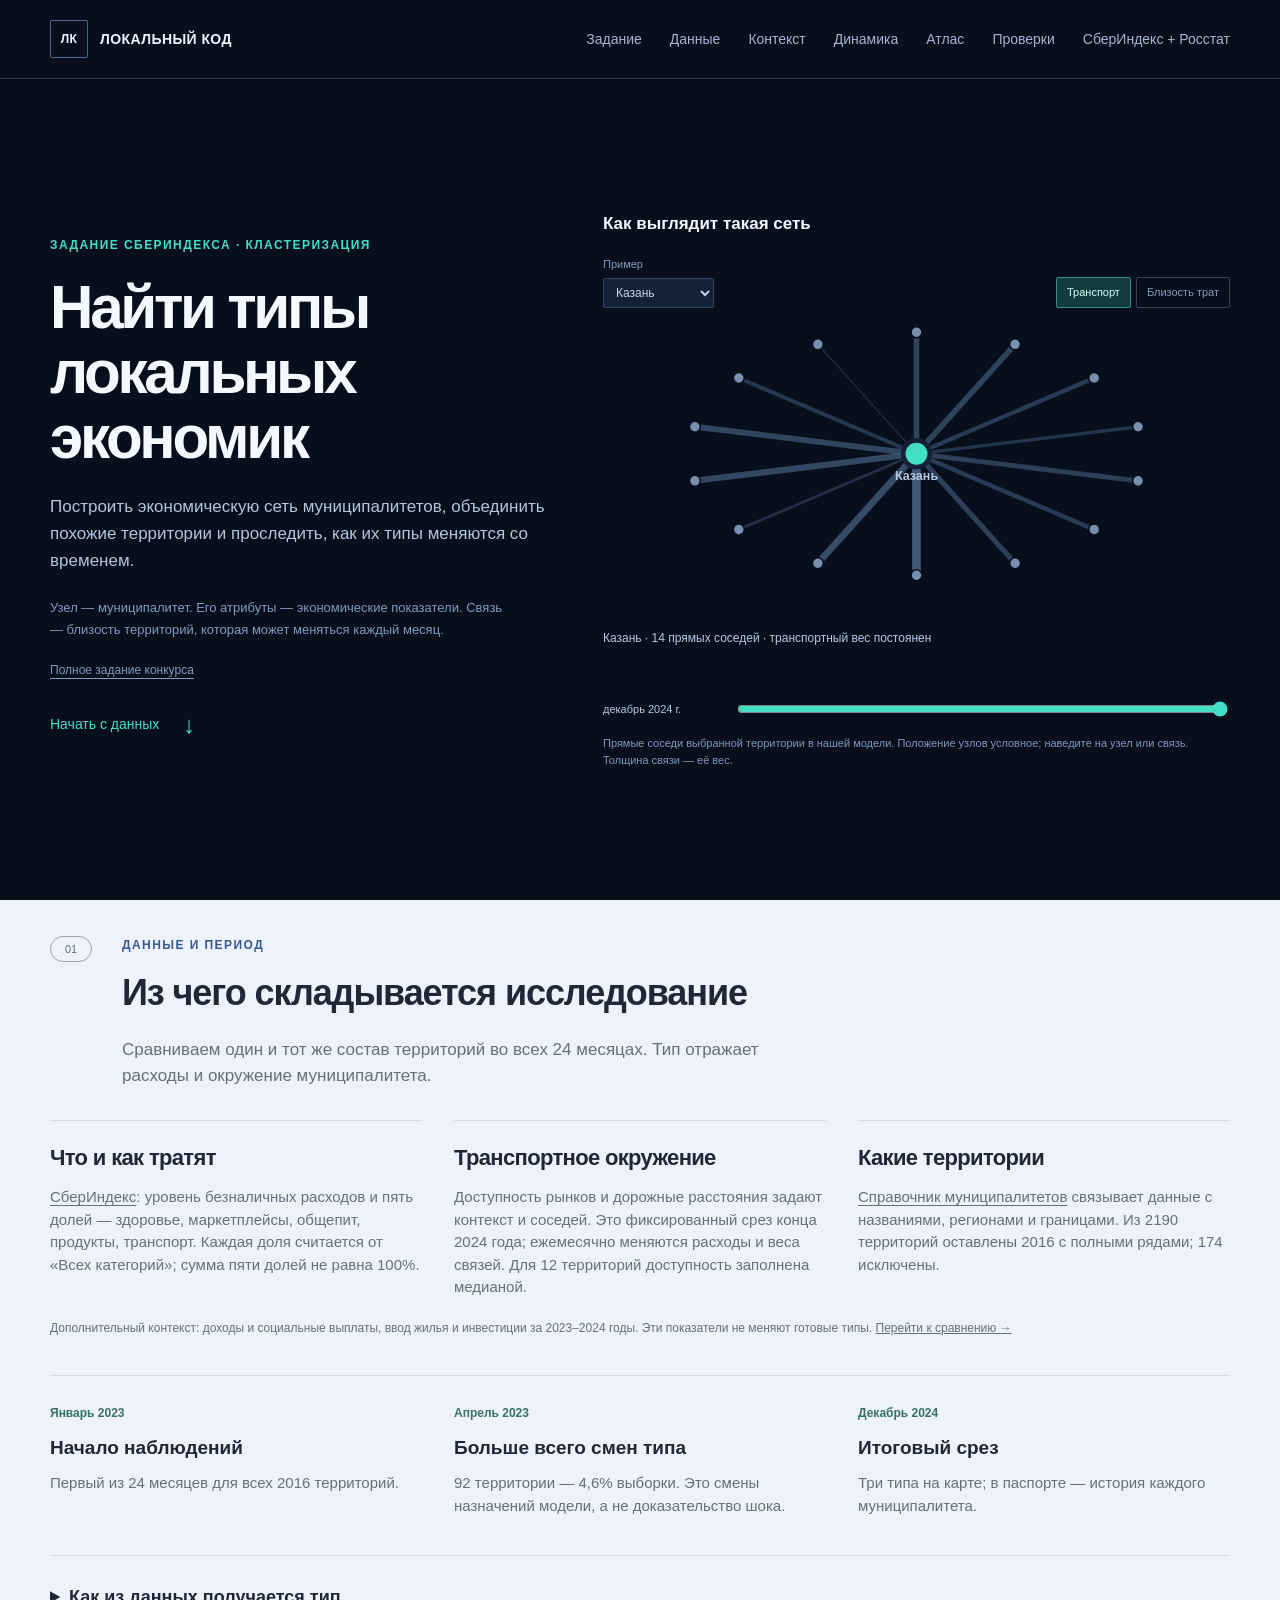
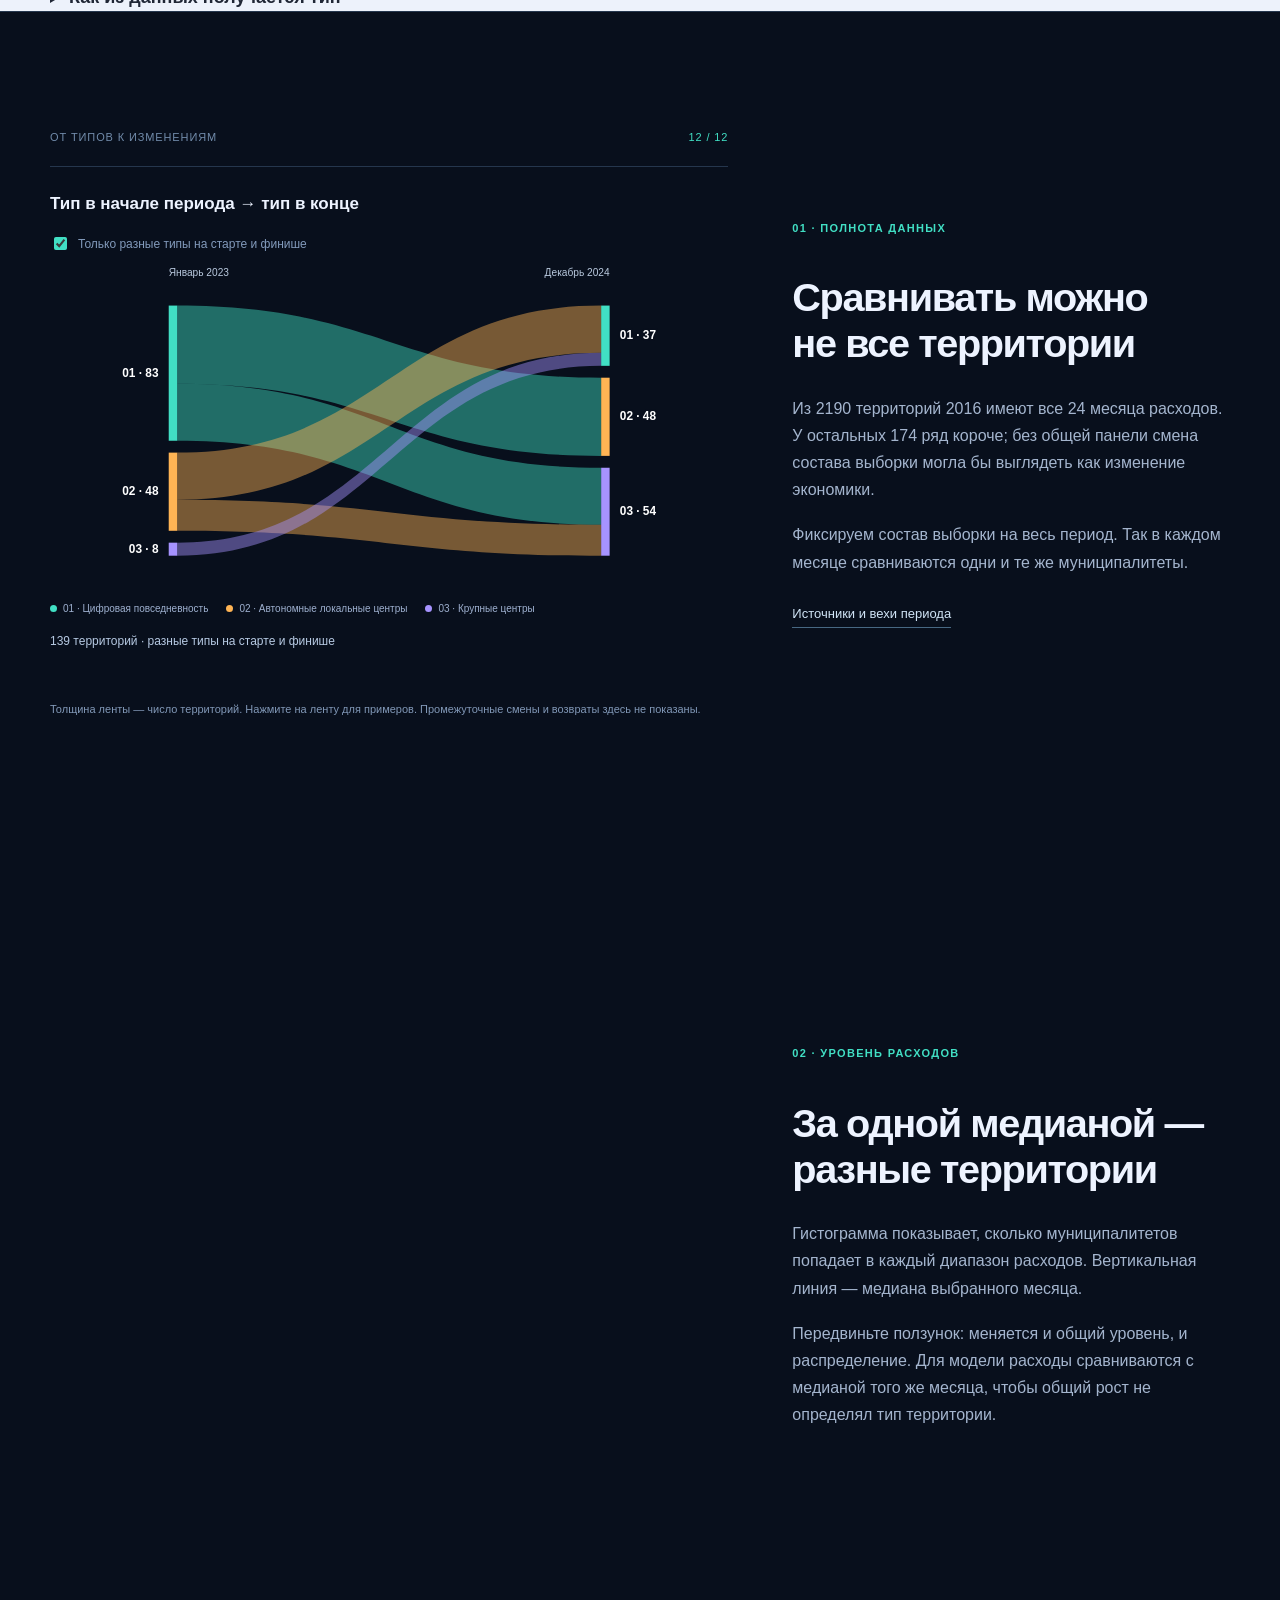
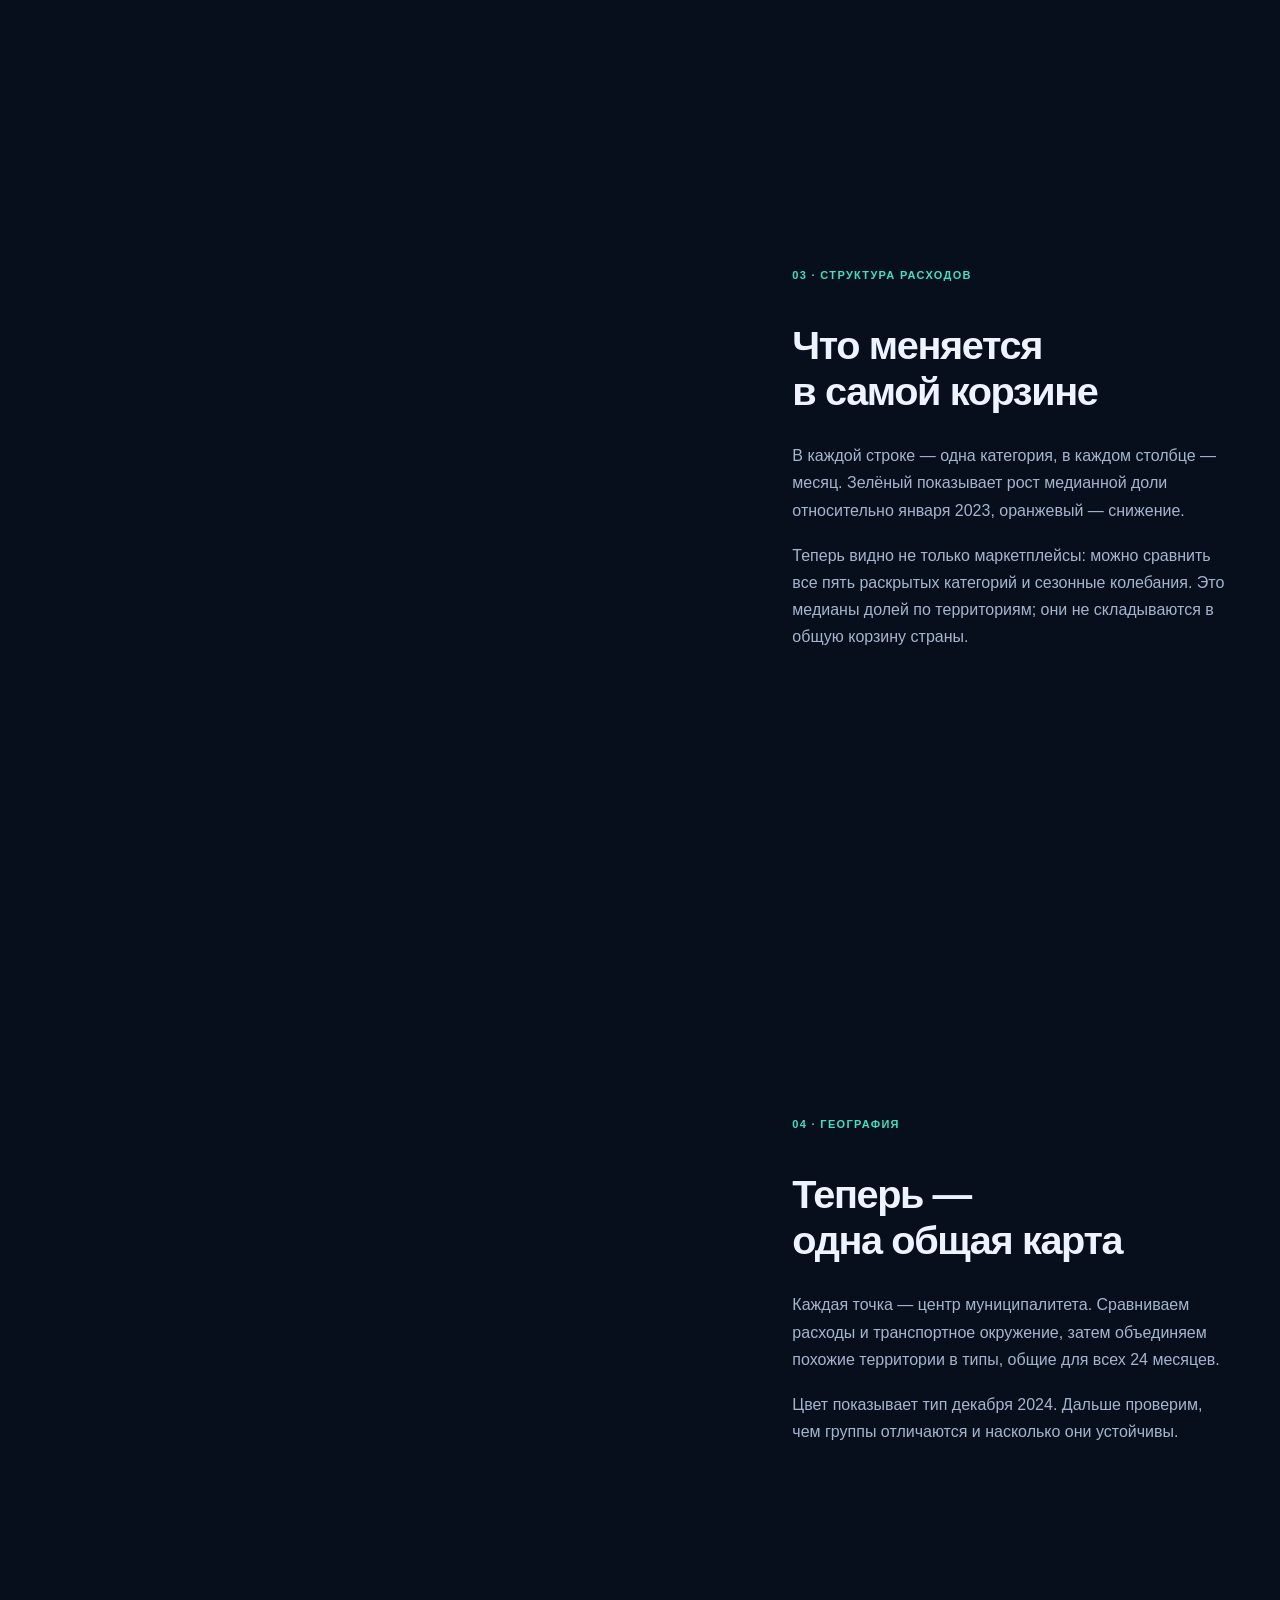
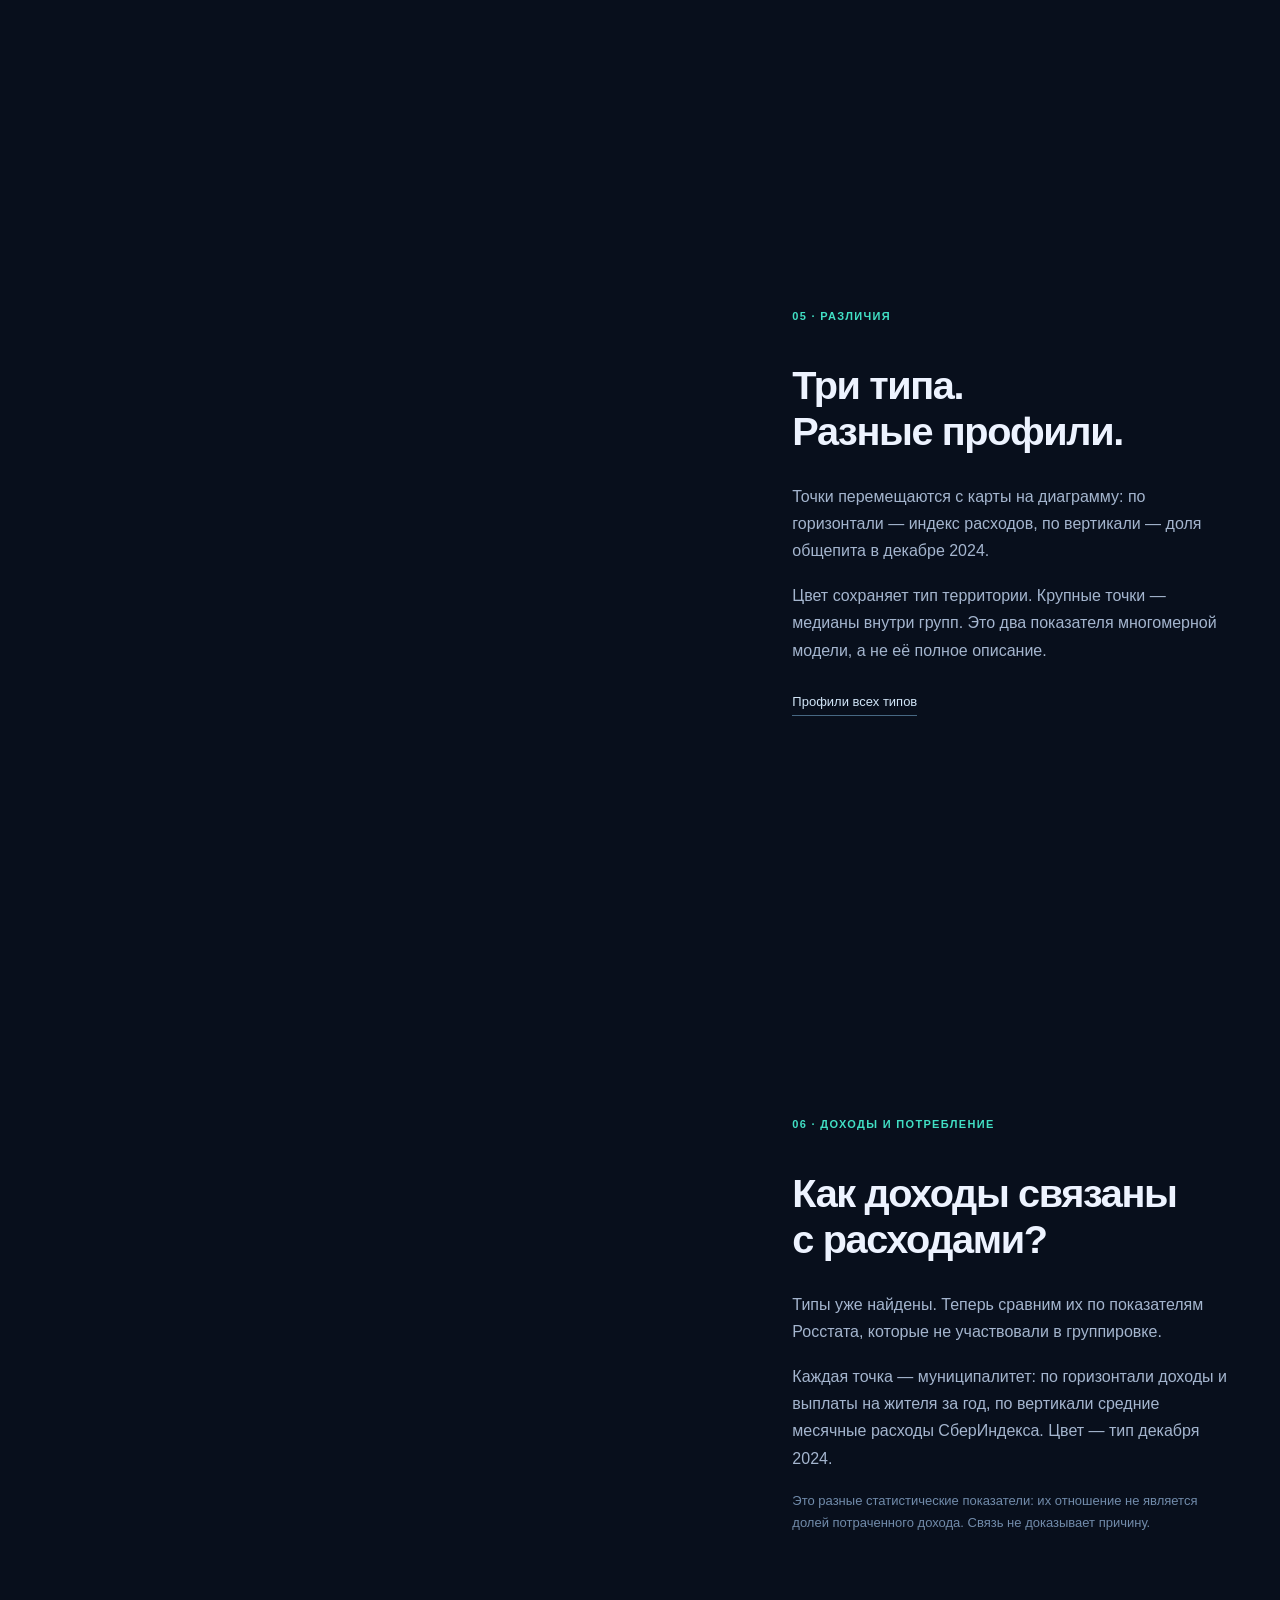
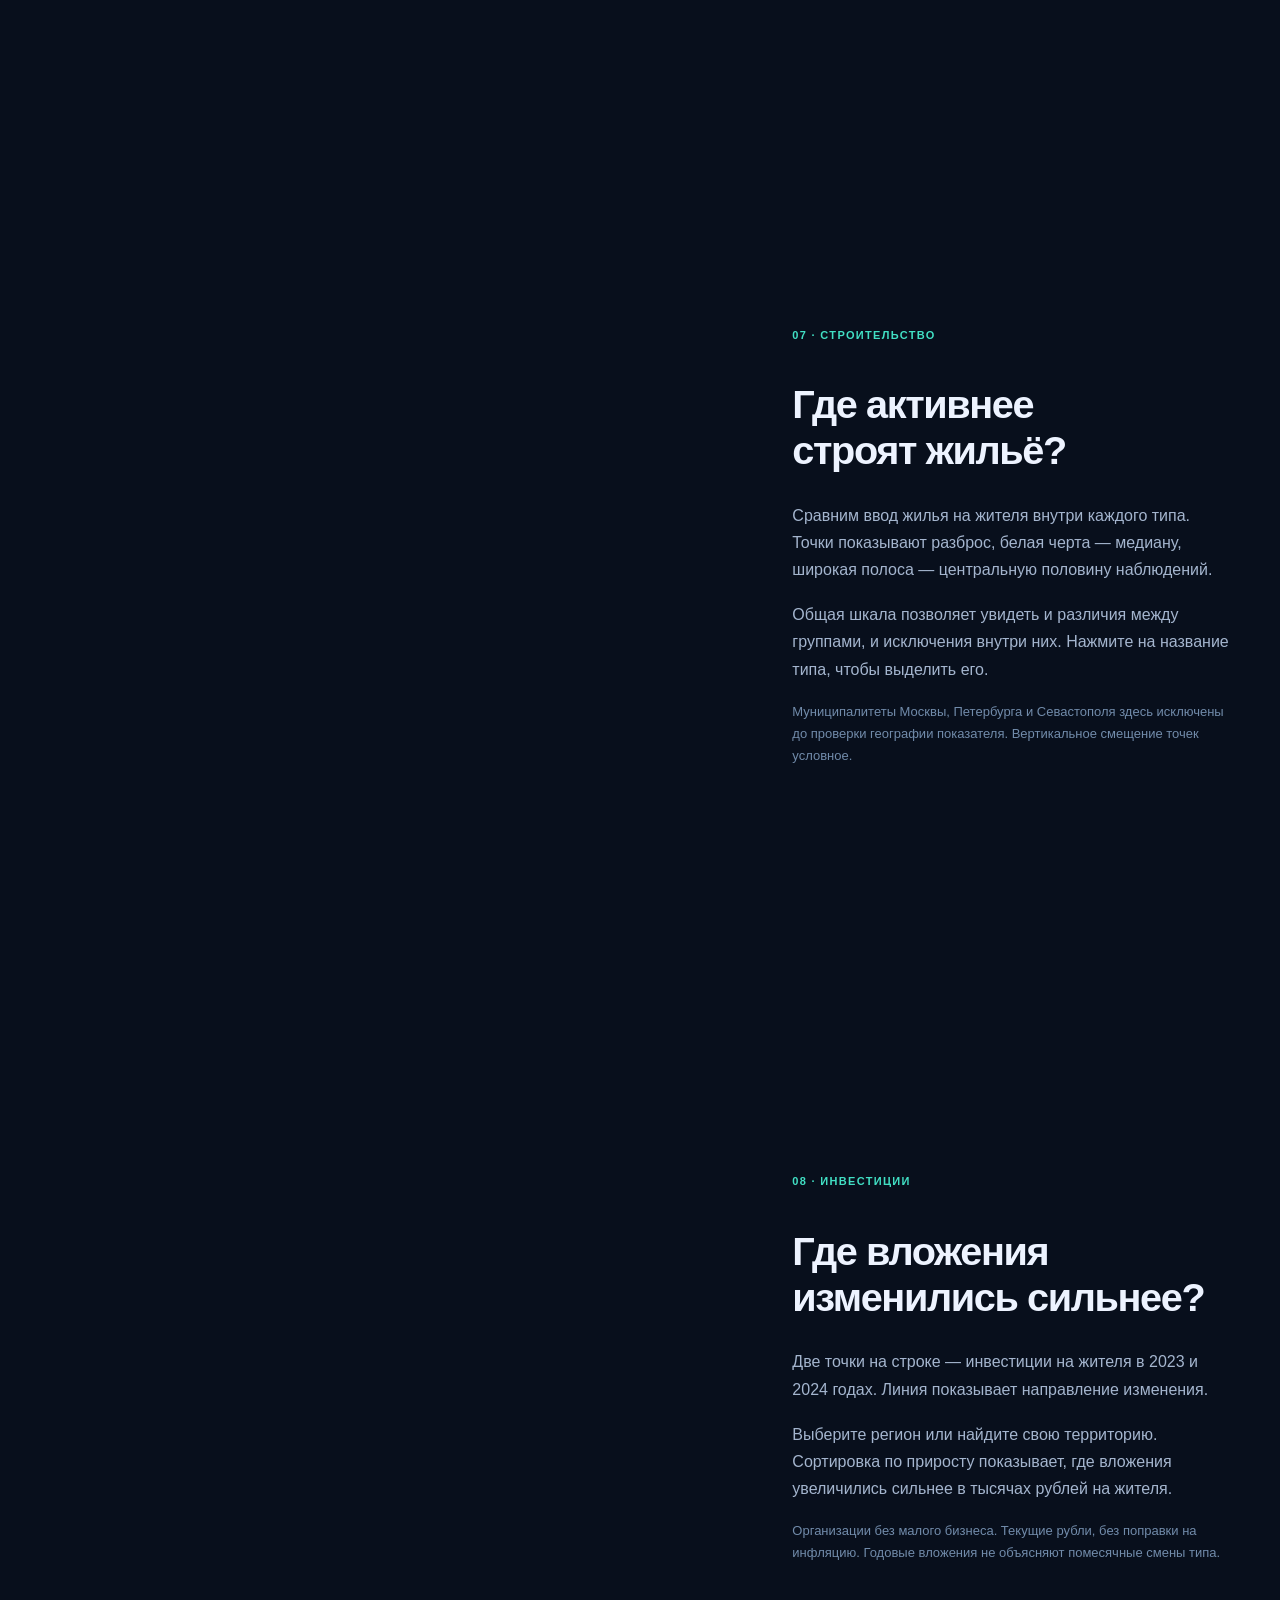
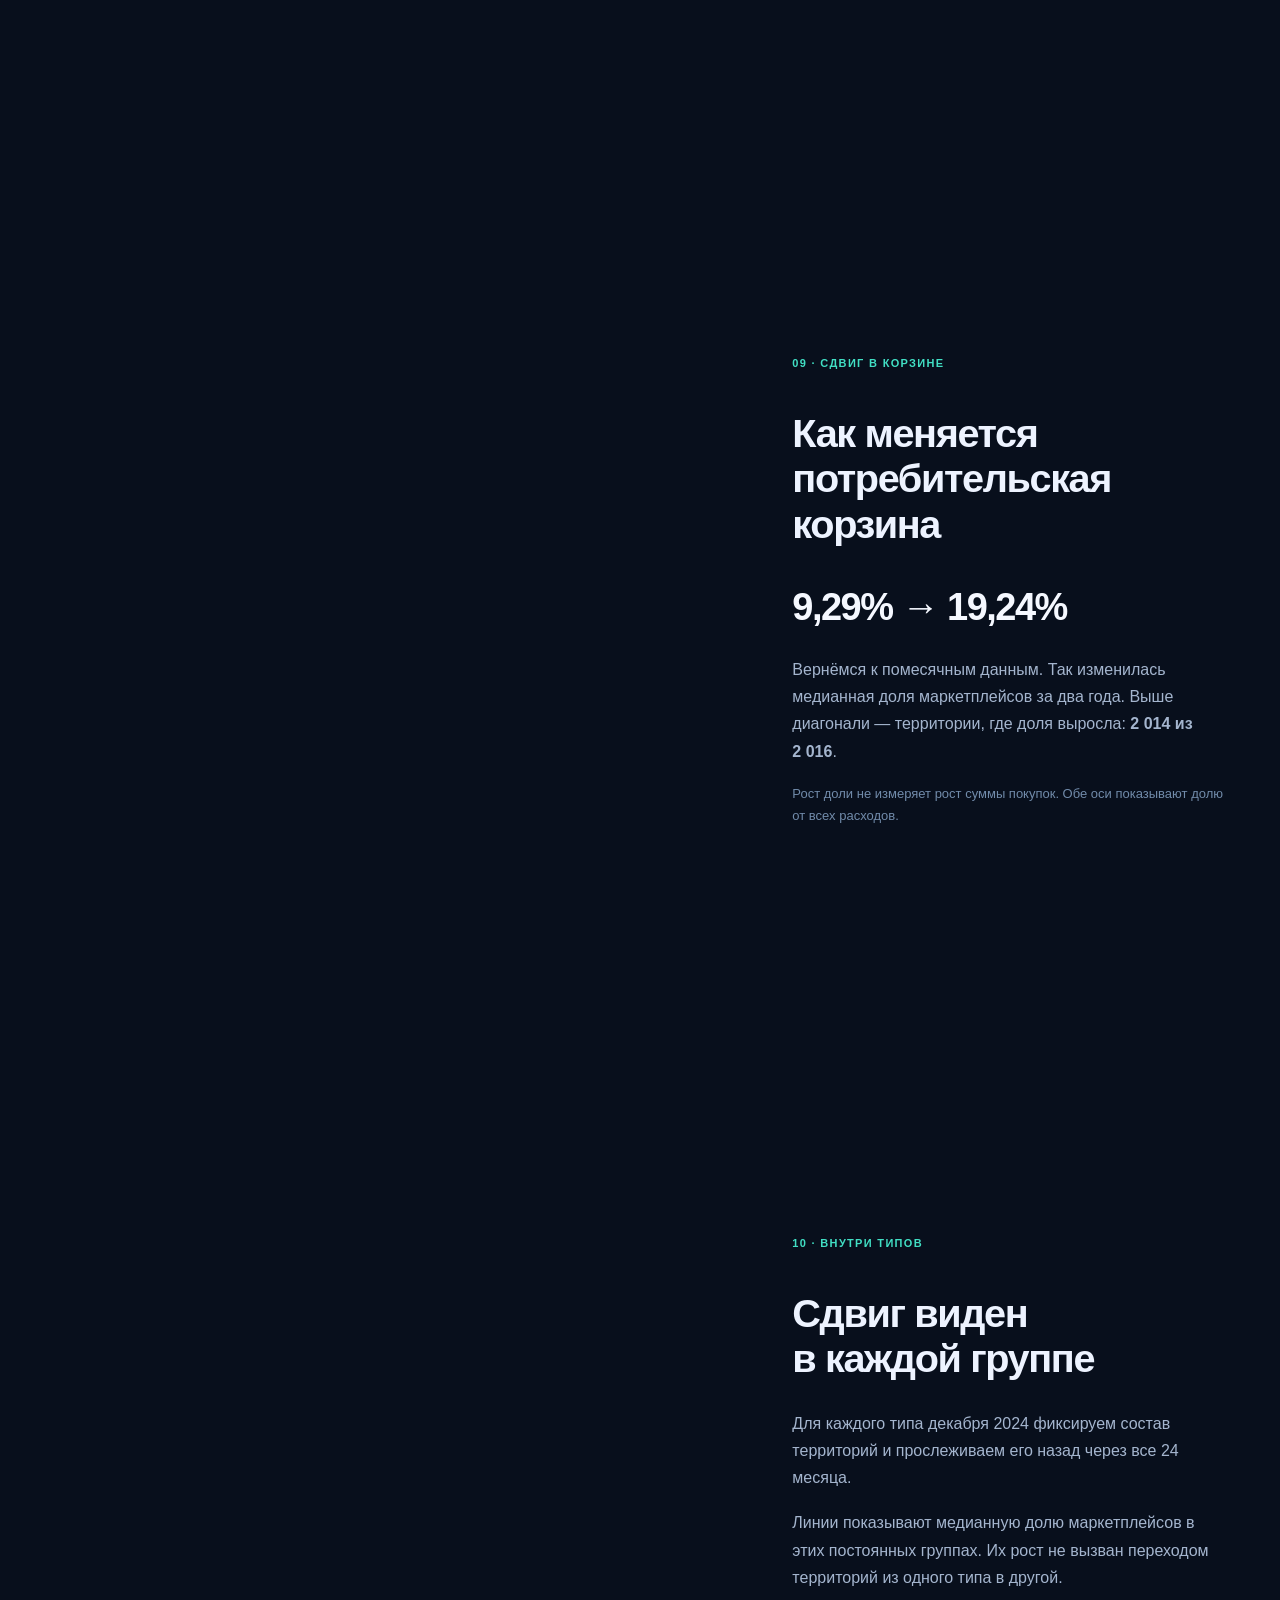
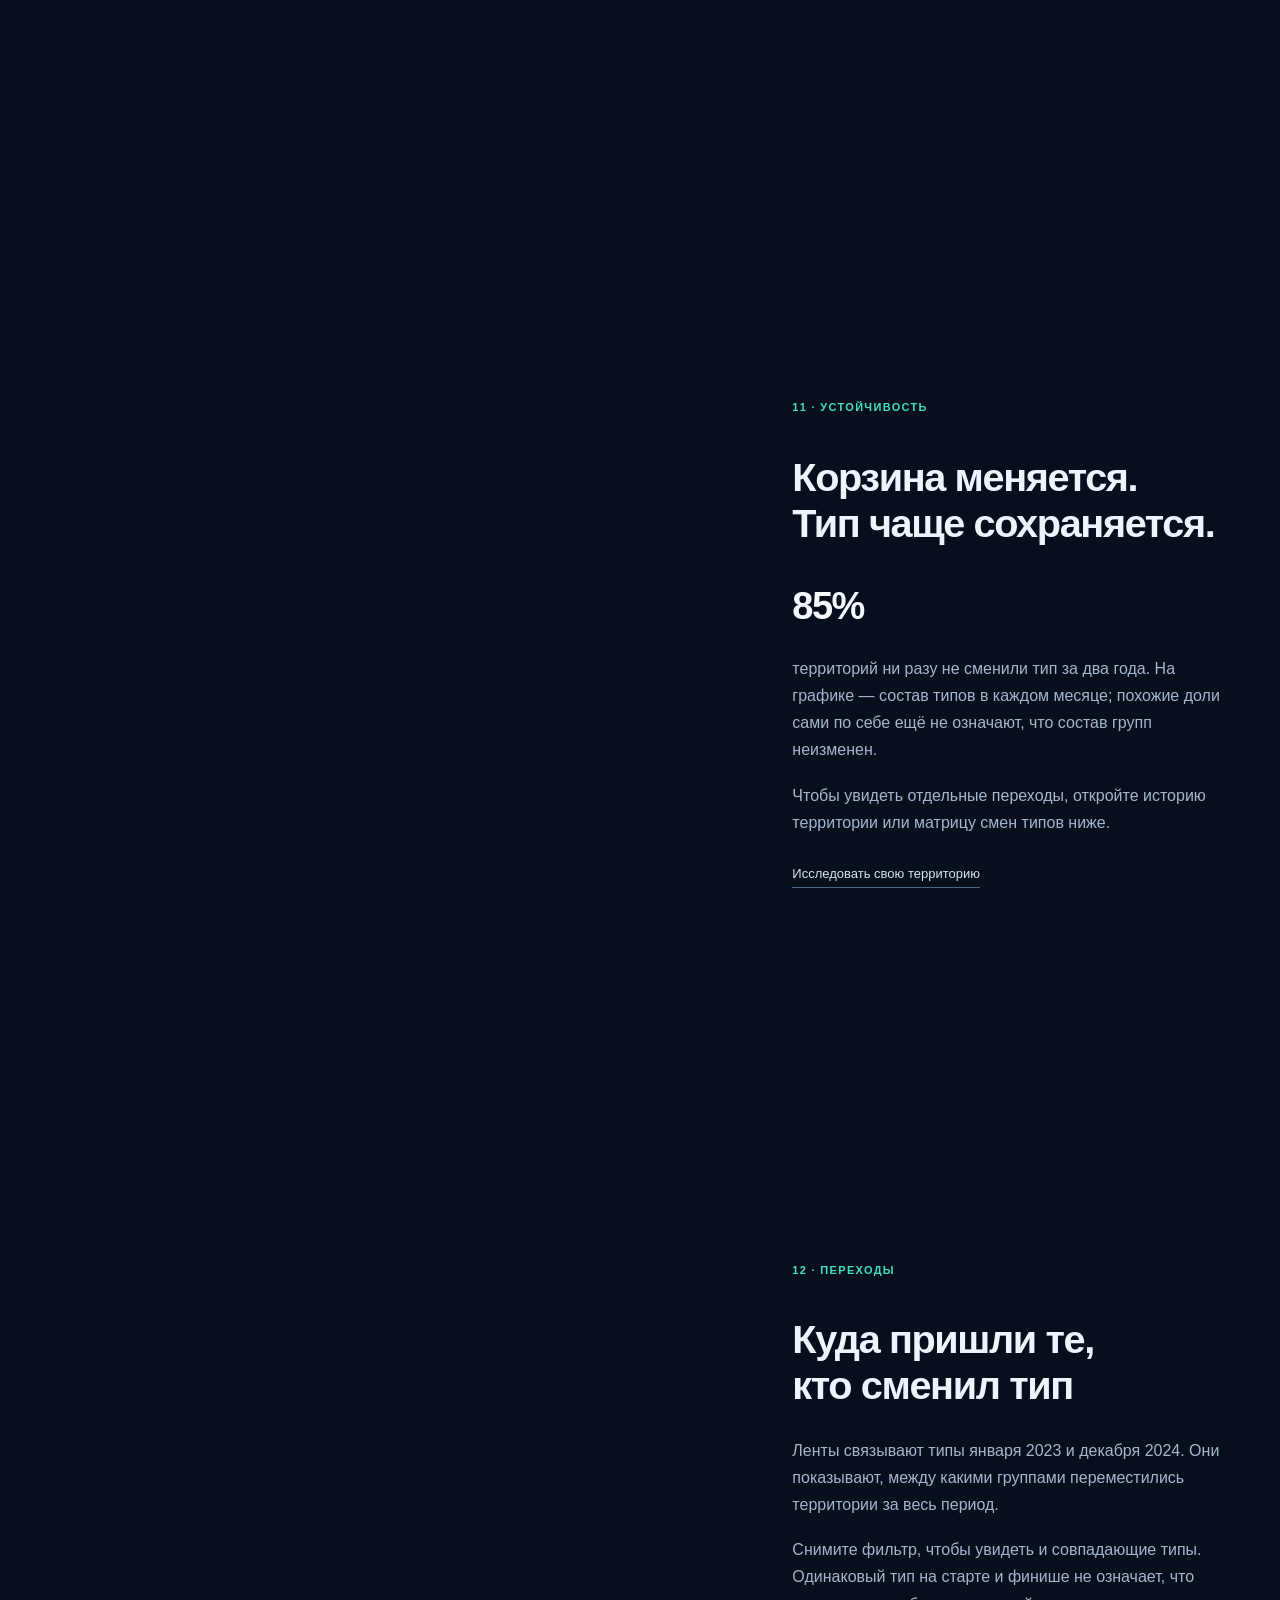
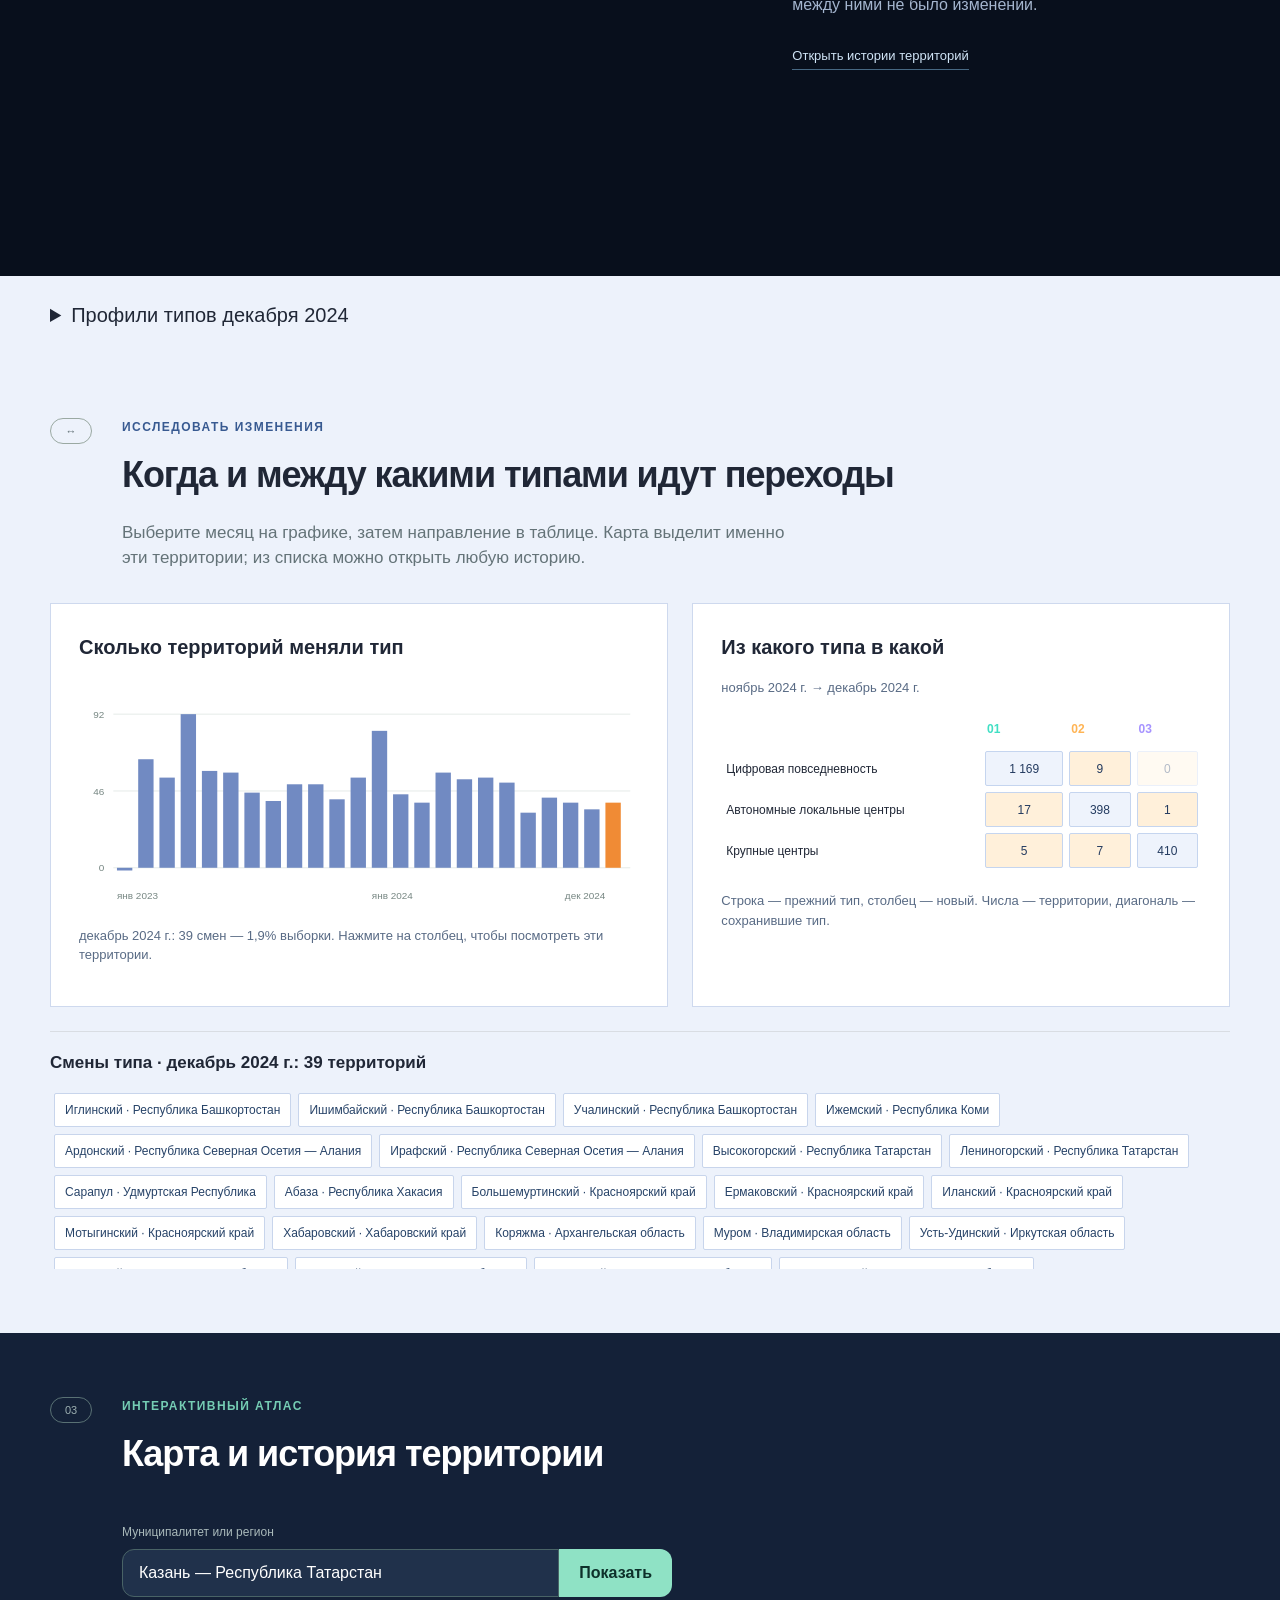
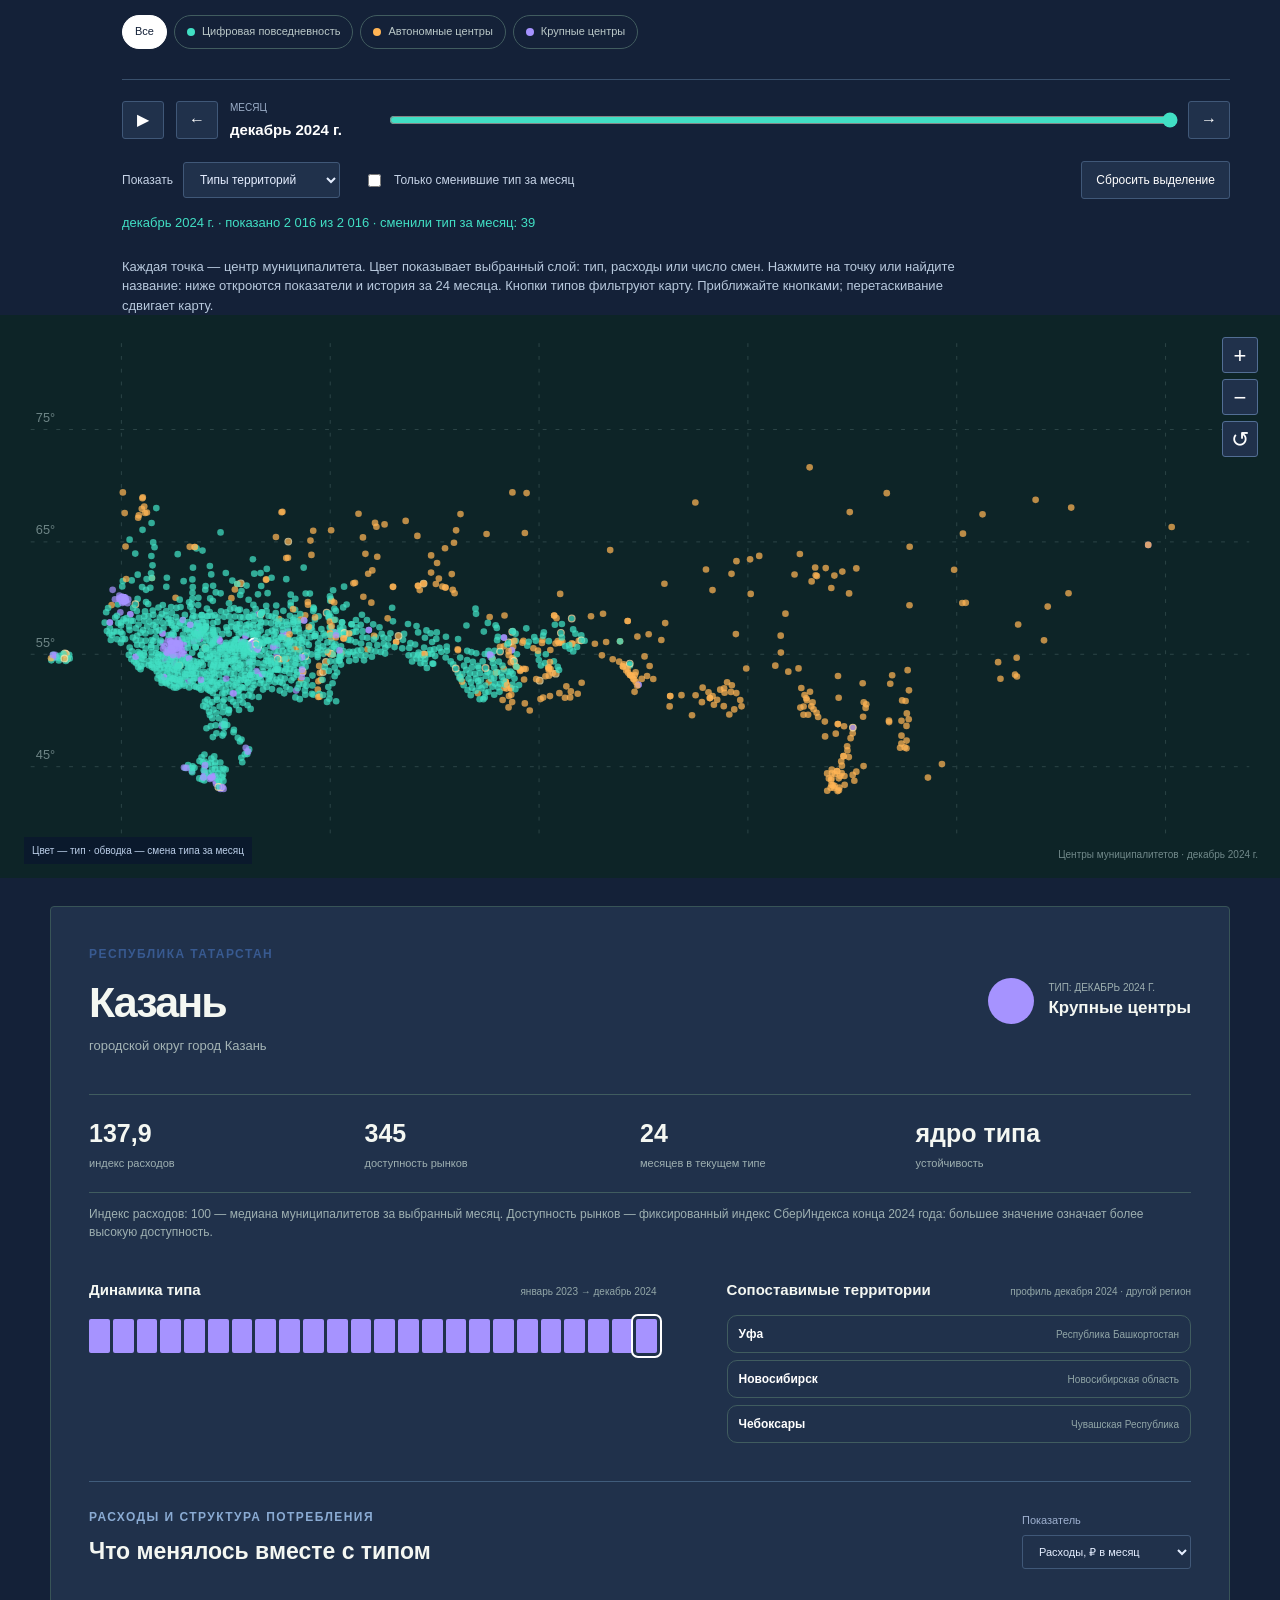
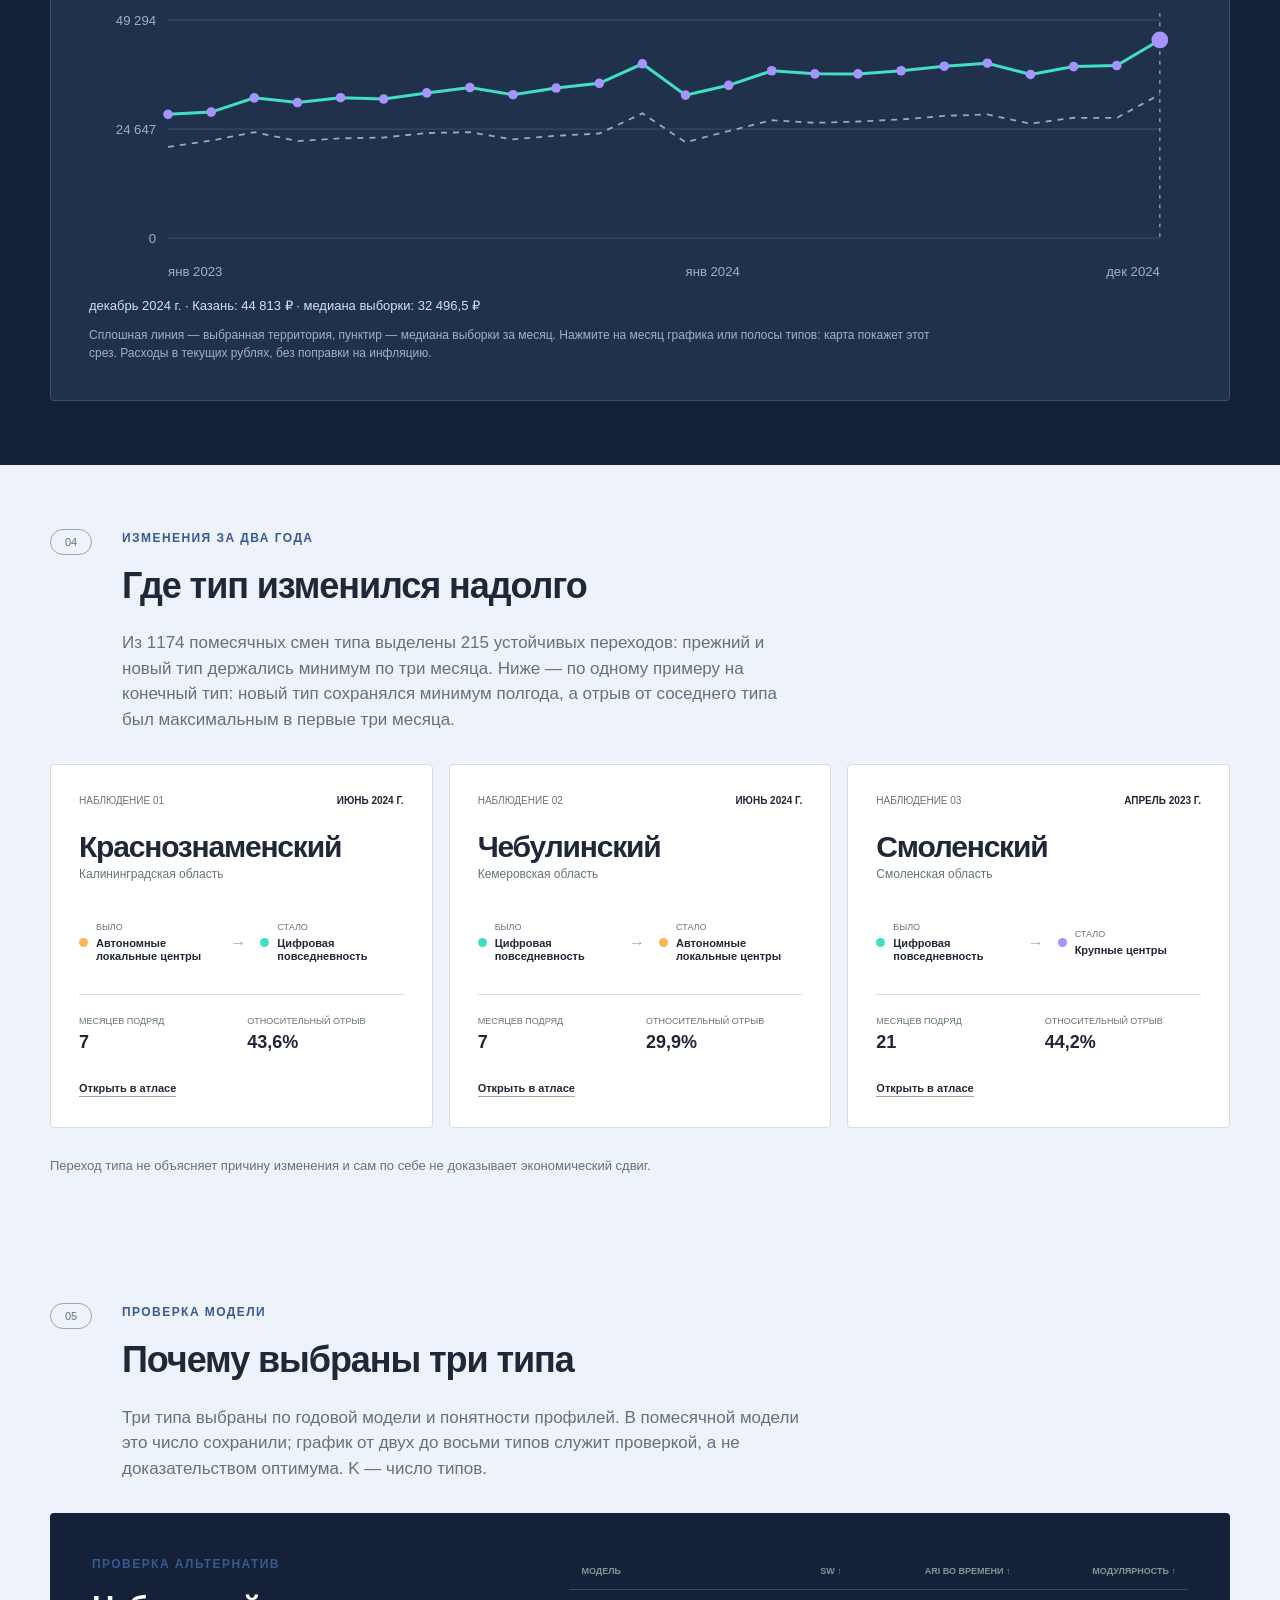
==== commit 43655bdc: "добавлены визуализации" ====
--- a/site/index.html
+++ b/site/index.html
@@ -5,9 +5,10 @@
   <meta name="viewport" content="width=device-width, initial-scale=1">
   <meta name="description" content="Интерактивная типология экономик российских муниципалитетов на данных СберИндекса">
   <title>Локальный код — экономические типы муниципалитетов</title>
-  <link rel="stylesheet" href="styles.css?v=14">
-  <script src="overview.js?v=8" defer></script>
-  <script src="app.js?v=9" defer></script>
+  <link rel="stylesheet" href="styles.css?v=15">
+  <script src="overview.js?v=9" defer></script>
+  <script src="rosstat.js?v=1" defer></script>
+  <script src="app.js?v=10" defer></script>
 </head>
 <body data-mode="base">
   <header class="topbar">
@@ -17,7 +18,8 @@
     </a>
     <nav aria-label="Навигация по странице">
       <a href="#brief">Задание</a>
-      <a href="#data">Данные</a>
+      <a href="#data-details">Данные</a>
+      <a href="#income">Контекст</a>
       <a href="#dynamics">Динамика</a>
       <a href="#atlas">Атлас</a>
       <a href="#comparison">Проверки</a>
@@ -26,6 +28,7 @@
   </header>
 
   <main id="top">
+    <datalist id="context-places"></datalist>
     <section class="hero task-hero page-grid" id="brief">
       <div class="hero-copy">
         <p class="eyebrow">Задание СберИндекса · Кластеризация</p>
@@ -33,7 +36,7 @@
         <p class="hero-lead">Построить экономическую сеть муниципалитетов, объединить похожие территории и проследить, как их типы меняются со временем.</p>
         <p class="brief-definition">Узел — муниципалитет. Его атрибуты — экономические показатели. Связь — близость территорий, которая может меняться каждый месяц.</p>
         <a class="brief-source" href="https://sber.ru/sberindex/konkurs_sberindex#claster" target="_blank" rel="noopener">Полное задание конкурса</a>
-        <a class="scroll-cue" href="#data">Начать с данных <span aria-hidden="true">↓</span></a>
+        <a class="scroll-cue" href="#data-details">Начать с данных <span aria-hidden="true">↓</span></a>
       </div>
       <figure class="brief-network">
         <figcaption>Как выглядит такая сеть</figcaption>
@@ -45,137 +48,15 @@
       </figure>
     </section>
 
-    <section class="scroll-story" aria-label="История исследования">
-      <div class="story-layout page-grid">
-        <div class="story-stage">
-          <div class="story-status"><span id="story-chapter">Анализ данных</span><span id="story-progress">01 / 09</span></div>
-          <figure class="studio story-panel" data-panel="points">
-            <figcaption id="studio-title">География типов · декабрь 2024</figcaption>
-            <svg id="studio-chart" viewBox="0 0 800 410" role="img" aria-label="Центры муниципалитетов"><g id="studio-axes"></g><g id="studio-points"></g><g id="studio-labels"></g></svg>
-            <div id="studio-tooltip" class="studio-tooltip" hidden></div>
-            <div id="studio-legend" class="studio-legend"></div>
-            <p id="studio-insight" class="studio-insight"></p>
-            <p class="studio-help">Наведите на точку для подробностей. Нажмите, чтобы открыть историю территории в атласе ниже.</p>
-          </figure>
-          <figure class="story-panel story-cohorts" data-panel="cohorts" hidden>
-            <figcaption id="cohort-title">Доля маркетплейсов по типам</figcaption>
-            <svg id="cohort-chart" viewBox="0 0 850 330" role="img" aria-label="Доли маркетплейсов за 24 месяца"></svg>
-            <div id="cohort-readout" class="cohort-readout"></div>
-            <p class="studio-help">Нажмите на тип или месяц, чтобы исследовать его в атласе ниже.</p>
-          </figure>
-          <figure class="overview story-panel" data-panel="overview" hidden>
-            <figcaption>Состав типов за 24 месяца</figcaption>
-            <svg id="overview-chart" viewBox="0 0 480 220" role="img" aria-label="Доли типов по месяцам"></svg>
-            <div id="overview-legend" class="overview-legend"></div>
-            <p id="overview-month" class="overview-month"></p>
-            <p id="overview-result" class="overview-result"></p>
-          </figure>
-          <figure class="story-panel" data-panel="coverage" hidden>
-            <figcaption>От исходных данных к общей панели</figcaption>
-            <div class="research-switch" id="coverage-filter"><button type="button" data-filter="all" aria-pressed="true">Все территории</button><button type="button" data-filter="included" aria-pressed="false">В модели</button><button type="button" data-filter="excluded" aria-pressed="false">Исключены</button></div>
-            <svg id="coverage-chart" viewBox="0 0 800 355" role="img" aria-label="Полнота рядов муниципалитетов"></svg>
-            <div class="research-legend" id="coverage-legend"></div>
-            <p class="research-readout" id="coverage-readout" aria-live="polite"></p>
-            <p class="studio-help">Точка — одна территория. Наведите на неё, чтобы посмотреть полноту ряда; кнопки выделяют состав выборки.</p>
-          </figure>
-          <figure class="story-panel" data-panel="distribution" hidden>
-            <figcaption>Распределение расходов по территориям</figcaption>
-            <div class="research-time"><label for="distribution-month"><output id="distribution-month-label">декабрь 2024</output></label><input id="distribution-month" type="range" min="0" max="23" value="23" aria-label="Месяц распределения расходов"></div>
-            <svg id="distribution-chart" viewBox="0 0 800 360" role="img" aria-label="Распределение расходов по муниципалитетам"></svg>
-            <p class="research-readout" id="distribution-readout" aria-live="polite"></p>
-            <div class="research-peers" id="distribution-peers"></div>
-            <p class="studio-help">Столбец — диапазон расходов; нажмите, чтобы увидеть примеры территорий. Ползунок меняет месяц. Расходы — в текущих рублях.</p>
-          </figure>
-          <figure class="story-panel" data-panel="calendar" hidden>
-            <figcaption>Календарь изменения потребительской корзины</figcaption>
-            <svg id="calendar-chart" viewBox="0 0 800 365" role="img" aria-label="Изменение медианных долей пяти категорий за 24 месяца"></svg>
-            <p class="research-readout" id="calendar-readout" aria-live="polite"></p>
-            <p class="studio-help">Цвет — изменение медианной доли относительно января 2023, в процентных пунктах. Нажмите на ячейку для точного значения.</p>
-          </figure>
-          <figure class="story-panel" data-panel="flows" hidden>
-            <figcaption>Тип в начале периода → тип в конце</figcaption>
-            <label class="research-check"><input id="flows-different" type="checkbox" checked> Только разные типы на старте и финише</label>
-            <svg id="flows-chart" viewBox="0 0 800 410" role="img" aria-label="Потоки муниципалитетов между типами января 2023 и декабря 2024"></svg>
-            <div class="research-legend" id="flows-legend"></div>
-            <p class="research-readout" id="flows-readout" aria-live="polite"></p>
-            <div class="research-peers" id="flows-peers"></div>
-            <p class="studio-help">Толщина ленты — число территорий. Нажмите на ленту для примеров. Промежуточные смены и возвраты здесь не показаны.</p>
-          </figure>
-        </div>
-        <div class="story-steps">
-          <article class="story-step" id="data" data-panel="coverage" data-chapter="Анализ данных">
-            <p class="eyebrow">01 · Полнота данных</p>
-            <h2>Сравнивать можно<br>не все территории</h2>
-            <p>Из 2190 территорий 2016 имеют все 24 месяца расходов. У остальных 174 ряд короче; без общей панели смена состава выборки могла бы выглядеть как изменение экономики.</p>
-            <p>Фиксируем состав выборки на весь период. Так в каждом месяце сравниваются одни и те же муниципалитеты.</p>
-            <a class="story-detail-link" href="#data-details">Источники и вехи периода</a>
-          </article>
-          <article class="story-step" id="distribution" data-panel="distribution" data-chapter="Анализ данных">
-            <p class="eyebrow">02 · Уровень расходов</p>
-            <h2>За одной медианой —<br>разные территории</h2>
-            <p>Гистограмма показывает, сколько муниципалитетов попадает в каждый диапазон расходов. Вертикальная линия — медиана выбранного месяца.</p>
-            <p>Передвиньте ползунок: меняется и общий уровень, и распределение. Для модели расходы сравниваются с медианой того же месяца, чтобы общий рост не определял тип территории.</p>
-          </article>
-          <article class="story-step" id="calendar" data-panel="calendar" data-chapter="Анализ данных">
-            <p class="eyebrow">03 · Структура расходов</p>
-            <h2>Что меняется<br>в самой корзине</h2>
-            <p>В каждой строке — одна категория, в каждом столбце — месяц. Зелёный показывает рост медианной доли относительно января 2023, оранжевый — снижение.</p>
-            <p>Теперь видно не только маркетплейсы: можно сравнить все пять раскрытых категорий и сезонные колебания. Это медианы долей по территориям; они не складываются в общую корзину страны.</p>
-          </article>
-          <article class="story-step" id="geography" data-panel="points" data-view="geo" data-chapter="От данных к типам">
-            <p class="eyebrow">04 · География</p>
-            <h2>Теперь —<br>одна общая карта</h2>
-            <p>Каждая точка — центр муниципалитета. Во всех 24 месяцах сравниваем одни и те же 2016 территории.</p>
-            <p>СберИндекс описывает уровень расходов, пять долей категорий и доступность рынков. 174 территории с неполными рядами исключены.</p>
-            <a class="story-detail-link" href="#data-details">Источники и вехи периода</a>
-          </article>
-          <article class="story-step" id="types" data-panel="points" data-view="profile" data-metric="food_service_share">
-            <p class="eyebrow">05 · Различия</p>
-            <h2>Три типа.<br>Разные профили.</h2>
-            <p>Точки перемещаются с карты на диаграмму: по горизонтали — индекс расходов, по вертикали — доля общепита в декабре 2024.</p>
-            <p>Цвет сохраняет тип территории. Крупные точки — медианы внутри групп. Это два показателя многомерной модели, а не её полное описание.</p>
-            <a class="story-detail-link" href="#types-details">Профили всех типов</a>
-          </article>
-          <article class="story-step" id="basket" data-panel="points" data-view="change" data-metric="marketplace_share">
-            <p class="eyebrow">06 · Сдвиг в корзине</p>
-            <h2>Маркетплейсы<br>занимают больше места</h2>
-            <p class="story-key" id="story-shift">—</p>
-            <p>Так изменилась медианная доля маркетплейсов за два года. Выше диагонали — территории, где доля выросла: <strong id="story-growth">—</strong>.</p>
-            <p class="story-note">Рост доли не измеряет рост суммы покупок. Обе оси показывают долю от всех расходов.</p>
-          </article>
-          <article class="story-step" id="patterns" data-panel="cohorts" data-metric="marketplace_share">
-            <p class="eyebrow">07 · Внутри типов</p>
-            <h2>Сдвиг виден<br>в каждой группе</h2>
-            <p>Для каждого типа декабря 2024 фиксируем состав территорий и прослеживаем его назад через все 24 месяца.</p>
-            <p>Линии показывают медианную долю маркетплейсов в этих постоянных группах. Их рост не вызван переходом территорий из одного типа в другой.</p>
-          </article>
-          <article class="story-step" id="stability" data-panel="overview">
-            <p class="eyebrow">08 · Устойчивость</p>
-            <h2>Корзина меняется.<br>Тип чаще сохраняется.</h2>
-            <p class="story-key" id="story-stable">—</p>
-            <p>территорий ни разу не сменили тип за два года. На графике — состав типов в каждом месяце; похожие доли сами по себе ещё не означают, что состав групп неизменен.</p>
-            <p>Чтобы увидеть отдельные переходы, откройте историю территории или матрицу смен типов ниже.</p>
-            <a class="story-detail-link" href="#atlas">Исследовать свою территорию</a>
-          </article>
-          <article class="story-step" id="flows" data-panel="flows" data-chapter="От типов к изменениям">
-            <p class="eyebrow">09 · Переходы</p>
-            <h2>Куда пришли те,<br>кто сменил тип</h2>
-            <p>Ленты связывают типы января 2023 и декабря 2024. Они показывают, между какими группами переместились территории за весь период.</p>
-            <p>Снимите фильтр, чтобы увидеть и совпадающие типы. Одинаковый тип на старте и финише не означает, что между ними не было изменений.</p>
-            <a class="story-detail-link" href="#atlas">Открыть истории территорий</a>
-          </article>
-        </div>
-      </div>
-    </section>
-
     <section class="data-section page-grid" id="data-details">
-      <div class="section-heading"><span class="section-number">01</span><div><p class="eyebrow">Данные и период</p><h2>Что стоит за картой</h2></div></div>
+      <div class="section-heading"><span class="section-number">01</span><div><p class="eyebrow">Данные и период</p><h2>Из чего складывается исследование</h2></div></div>
       <p class="section-lead">Сравниваем один и тот же состав территорий во всех 24 месяцах. Тип отражает расходы и окружение муниципалитета.</p>
       <div class="data-grid">
         <article><h3>Что и как тратят</h3><p><a href="https://sberindex.ru/ru/research/data-sense-opisanie-nabora-dannikh-khakatona-sberindeksa-po-munitsipalnim-dannim">СберИндекс</a>: уровень безналичных расходов и пять долей — здоровье, маркетплейсы, общепит, продукты, транспорт. Каждая доля считается от «Всех категорий»; сумма пяти долей не равна 100%.</p></article>
         <article><h3>Транспортное окружение</h3><p>Доступность рынков и дорожные расстояния задают контекст и соседей. Это фиксированный срез конца 2024 года; ежемесячно меняются расходы и веса связей. Для 12 территорий доступность заполнена медианой.</p></article>
         <article><h3>Какие территории</h3><p><a href="https://sberindex.ru/ru/research/dataset-borders-and-changes-of-municipalities">Справочник муниципалитетов</a> связывает данные с названиями, регионами и границами. Из 2190 территорий оставлены 2016 с полными рядами; 174 исключены.</p></article>
       </div>
+      <p class="chart-note">Дополнительный контекст: доходы и социальные выплаты, ввод жилья и инвестиции за 2023–2024 годы. Эти показатели не меняют готовые типы. <a href="#income">Перейти к сравнению →</a></p>
       <ol class="period-line" aria-label="Вехи периода наблюдений">
         <li><time>Январь 2023</time><strong>Начало наблюдений</strong><p>Первый из 24 месяцев для всех 2016 территорий.</p></li>
         <li><time>Апрель 2023</time><strong>Больше всего смен типа</strong><p>92 территории — 4,6% выборки. Это смены назначений модели, а не доказательство шока.</p></li>
@@ -193,18 +74,193 @@
       </details>
     </section>
 
-    <section class="intro page-grid" id="types-details">
-      <div class="section-heading">
-        <span class="section-number">02</span>
-        <div>
-          <p class="eyebrow">Не рейтинг городов</p>
-          <h2>Чем различаются три типа</h2>
-        </div>
-      </div>
-      <p class="section-lead">Профили ниже — срез декабря 2024. Типы описывают структуру безналичных расходов и транспортный контекст. Это не шкала «лучше — хуже» и не административная классификация.</p>
-      <div class="type-grid" id="cluster-cards" aria-live="polite"></div>
-    </section>
-
+    <section class="scroll-story" aria-label="История исследования">
+      <div class="story-layout page-grid">
+        <div class="story-stage">
+          <div class="story-status"><span id="story-chapter">Анализ данных</span><span id="story-progress">01 / 12</span></div>
+          <figure class="studio story-panel" data-panel="points">
+            <figcaption id="studio-title">География типов · декабрь 2024</figcaption>
+            <svg id="studio-chart" viewBox="0 0 800 410" role="img" aria-label="Центры муниципалитетов"><g id="studio-axes"></g><g id="studio-points"></g><g id="studio-labels"></g></svg>
+            <div id="studio-tooltip" class="studio-tooltip" hidden></div>
+            <div id="studio-legend" class="studio-legend"></div>
+            <p id="studio-insight" class="studio-insight"></p>
+            <p class="studio-help">Наведите на точку для подробностей. Нажмите, чтобы открыть историю территории в атласе ниже.</p>
+          </figure>
+          <figure class="story-panel story-cohorts" data-panel="cohorts" hidden>
+            <figcaption id="cohort-title">Доля маркетплейсов по типам</figcaption>
+            <svg id="cohort-chart" viewBox="0 0 850 330" role="img" aria-label="Доли маркетплейсов за 24 месяца"></svg>
+            <div id="cohort-readout" class="cohort-readout"></div>
+            <p class="studio-help">Нажмите на тип или месяц, чтобы исследовать его в атласе ниже.</p>
+          </figure>
+          <figure class="overview story-panel" data-panel="overview" hidden>
+            <figcaption>Состав типов за 24 месяца</figcaption>
+            <svg id="overview-chart" viewBox="0 0 480 220" role="img" aria-label="Доли типов по месяцам"></svg>
+            <div id="overview-legend" class="overview-legend"></div>
+            <p id="overview-month" class="overview-month"></p>
+            <p id="overview-result" class="overview-result"></p>
+          </figure>
+          <figure class="story-panel" data-panel="coverage" hidden>
+            <figcaption>От исходных данных к общей панели</figcaption>
+            <div class="research-switch" id="coverage-filter"><button type="button" data-filter="all" aria-pressed="true">Все территории</button><button type="button" data-filter="included" aria-pressed="false">В модели</button><button type="button" data-filter="excluded" aria-pressed="false">Исключены</button></div>
+            <svg id="coverage-chart" viewBox="0 0 800 355" role="img" aria-label="Полнота рядов муниципалитетов"></svg>
+            <div class="research-legend" id="coverage-legend"></div>
+            <p class="research-readout" id="coverage-readout" aria-live="polite"></p>
+            <p class="studio-help">Точка — одна территория. Наведите на неё, чтобы посмотреть полноту ряда; кнопки выделяют состав выборки.</p>
+          </figure>
+          <figure class="story-panel" data-panel="distribution" hidden>
+            <figcaption>Распределение расходов по территориям</figcaption>
+            <div class="research-time"><label for="distribution-month"><output id="distribution-month-label">декабрь 2024</output></label><input id="distribution-month" type="range" min="0" max="23" value="23" aria-label="Месяц распределения расходов"></div>
+            <svg id="distribution-chart" viewBox="0 0 800 360" role="img" aria-label="Распределение расходов по муниципалитетам"></svg>
+            <p class="research-readout" id="distribution-readout" aria-live="polite"></p>
+            <div class="research-peers" id="distribution-peers"></div>
+            <p class="studio-help">Столбец — диапазон расходов; нажмите, чтобы увидеть примеры территорий. Ползунок меняет месяц. Расходы — в текущих рублях.</p>
+          </figure>
+          <figure class="story-panel" data-panel="calendar" hidden>
+            <figcaption>Календарь изменения потребительской корзины</figcaption>
+            <svg id="calendar-chart" viewBox="0 0 800 365" role="img" aria-label="Изменение медианных долей пяти категорий за 24 месяца"></svg>
+            <p class="research-readout" id="calendar-readout" aria-live="polite"></p>
+            <p class="studio-help">Цвет — изменение медианной доли относительно января 2023, в процентных пунктах. Нажмите на ячейку для точного значения.</p>
+          </figure>
+          <figure class="story-panel" data-panel="flows" hidden>
+            <figcaption>Тип в начале периода → тип в конце</figcaption>
+            <label class="research-check"><input id="flows-different" type="checkbox" checked> Только разные типы на старте и финише</label>
+            <svg id="flows-chart" viewBox="0 0 800 410" role="img" aria-label="Потоки муниципалитетов между типами января 2023 и декабря 2024"></svg>
+            <div class="research-legend" id="flows-legend"></div>
+            <p class="research-readout" id="flows-readout" aria-live="polite"></p>
+            <div class="research-peers" id="flows-peers"></div>
+            <p class="studio-help">Толщина ленты — число территорий. Нажмите на ленту для примеров. Промежуточные смены и возвраты здесь не показаны.</p>
+          </figure>
+          <figure class="story-panel context-panel" data-panel="income" hidden>
+            <figcaption>Доходы и потребление</figcaption>
+            <div class="research-controls"><label>Год<select class="context-year" aria-label="Год: Доходы и потребление"><option>2023</option><option selected>2024</option></select></label></div>
+            <svg id="income-chart" viewBox="0 0 800 385" role="img" aria-label="Доходы и потребление"></svg>
+            <div class="context-legend studio-legend"></div>
+            <p class="context-coverage"></p><a class="context-source" href="#rosstat-notes">Источник и исключения</a>
+
+            <form class="context-search"><label for="income-search" class="context-search-label">Найти территорию</label><input id="income-search" list="context-places" placeholder="Муниципалитет — регион" autocomplete="off"><button type="submit">Выделить</button><button type="button" class="context-open" disabled>В атлас ↗</button></form>
+            <p class="context-readout research-readout" aria-live="polite">Загрузка данных Росстата…</p>
+            <p class="studio-help">Доходы и выплаты: налогооблагаемые суммы и социальные выплаты. Горизонтальная шкала логарифмическая: равный шаг означает одинаковое отношение величин.</p>
+          </figure>
+          <figure class="story-panel context-panel" data-panel="housing" hidden>
+            <figcaption>Ввод жилья по типам</figcaption>
+            <div class="research-controls"><label>Год<select class="context-year" aria-label="Год: Ввод жилья по типам"><option>2023</option><option selected>2024</option></select></label></div>
+            <svg id="housing-chart" viewBox="0 0 800 385" role="img" aria-label="Ввод жилья по типам"></svg>
+            <div class="context-legend studio-legend"></div>
+            <p class="context-coverage"></p><a class="context-source" href="#rosstat-notes">Источник и исключения</a>
+
+            <form class="context-search"><label for="housing-search" class="context-search-label">Найти территорию</label><input id="housing-search" list="context-places" placeholder="Муниципалитет — регион" autocomplete="off"><button type="submit">Выделить</button><button type="button" class="context-open" disabled>В атлас ↗</button></form>
+            <p class="context-readout research-readout" aria-live="polite">Загрузка данных Росстата…</p>
+            <p class="studio-help">Все значения показаны на одной линейной шкале; экстремальные наблюдения не обрезаны.</p>
+          </figure>
+          <figure class="story-panel context-panel" data-panel="investment" hidden>
+            <figcaption>Инвестиции: 2023 → 2024</figcaption>
+            <div class="research-controls"><label>Регион<select class="context-region"><option value="">Все регионы</option></select></label><label>Сортировка<select class="context-order"><option value="growth">По приросту</option><option value="level">По уровню 2024</option></select></label></div>
+            <svg id="investment-chart" viewBox="0 0 800 385" role="img" aria-label="Инвестиции: 2023 → 2024"></svg>
+            <div class="context-legend studio-legend"></div>
+            <p class="context-coverage"></p><a class="context-source" href="#rosstat-notes">Источник и исключения</a>
+            <p class="context-selection"></p>
+            <form class="context-search"><label for="investment-search" class="context-search-label">Найти территорию</label><input id="investment-search" list="context-places" placeholder="Муниципалитет — регион" autocomplete="off"><button type="submit">Выделить</button><button type="button" class="context-open" disabled>В атлас ↗</button></form>
+            <p class="context-readout research-readout" aria-live="polite">Загрузка данных Росстата…</p>
+            <p class="studio-help">Пустая точка — 2023, заполненная — 2024. Логарифмическая шкала: равный шаг означает одинаковое отношение величин.</p>
+          </figure>
+        </div>
+        <div class="story-steps">
+          <article class="story-step" id="data" data-panel="coverage" data-chapter="Анализ данных">
+            <p class="eyebrow">01 · Полнота данных</p>
+            <h2>Сравнивать можно<br>не все территории</h2>
+            <p>Из 2190 территорий 2016 имеют все 24 месяца расходов. У остальных 174 ряд короче; без общей панели смена состава выборки могла бы выглядеть как изменение экономики.</p>
+            <p>Фиксируем состав выборки на весь период. Так в каждом месяце сравниваются одни и те же муниципалитеты.</p>
+            <a class="story-detail-link" href="#data-details">Источники и вехи периода</a>
+          </article>
+          <article class="story-step" id="distribution" data-panel="distribution" data-chapter="Анализ данных">
+            <p class="eyebrow">02 · Уровень расходов</p>
+            <h2>За одной медианой —<br>разные территории</h2>
+            <p>Гистограмма показывает, сколько муниципалитетов попадает в каждый диапазон расходов. Вертикальная линия — медиана выбранного месяца.</p>
+            <p>Передвиньте ползунок: меняется и общий уровень, и распределение. Для модели расходы сравниваются с медианой того же месяца, чтобы общий рост не определял тип территории.</p>
+          </article>
+          <article class="story-step" id="calendar" data-panel="calendar" data-chapter="Анализ данных">
+            <p class="eyebrow">03 · Структура расходов</p>
+            <h2>Что меняется<br>в самой корзине</h2>
+            <p>В каждой строке — одна категория, в каждом столбце — месяц. Зелёный показывает рост медианной доли относительно января 2023, оранжевый — снижение.</p>
+            <p>Теперь видно не только маркетплейсы: можно сравнить все пять раскрытых категорий и сезонные колебания. Это медианы долей по территориям; они не складываются в общую корзину страны.</p>
+          </article>
+          <article class="story-step" id="geography" data-panel="points" data-view="geo" data-chapter="От данных к типам">
+            <p class="eyebrow">04 · География</p>
+            <h2>Теперь —<br>одна общая карта</h2>
+            <p>Каждая точка — центр муниципалитета. Сравниваем расходы и транспортное окружение, затем объединяем похожие территории в типы, общие для всех 24 месяцев.</p>
+            <p>Цвет показывает тип декабря 2024. Дальше проверим, чем группы отличаются и насколько они устойчивы.</p>
+          </article>
+          <article class="story-step" id="types" data-panel="points" data-view="profile" data-metric="food_service_share">
+            <p class="eyebrow">05 · Различия</p>
+            <h2>Три типа.<br>Разные профили.</h2>
+            <p>Точки перемещаются с карты на диаграмму: по горизонтали — индекс расходов, по вертикали — доля общепита в декабре 2024.</p>
+            <p>Цвет сохраняет тип территории. Крупные точки — медианы внутри групп. Это два показателя многомерной модели, а не её полное описание.</p>
+            <a class="story-detail-link" href="#types-details">Профили всех типов</a>
+          </article>
+          <article class="story-step" id="income" data-panel="income" data-chapter="Контекст Росстата">
+            <p class="eyebrow">06 · Доходы и потребление</p>
+            <h2>Как доходы связаны<br>с расходами?</h2>
+            <p>Типы уже найдены. Теперь сравним их по показателям Росстата, которые не участвовали в группировке.</p>
+            <p>Каждая точка — муниципалитет: по горизонтали доходы и выплаты на жителя за год, по вертикали средние месячные расходы СберИндекса. Цвет — тип декабря 2024.</p>
+            <p class="story-note">Это разные статистические показатели: их отношение не является долей потраченного дохода. Связь не доказывает причину.</p>
+          </article>
+          <article class="story-step" id="housing" data-panel="housing" data-chapter="Контекст Росстата">
+            <p class="eyebrow">07 · Строительство</p>
+            <h2>Где активнее<br>строят жильё?</h2>
+            <p>Сравним ввод жилья на жителя внутри каждого типа. Точки показывают разброс, белая черта — медиану, широкая полоса — центральную половину наблюдений.</p>
+            <p>Общая шкала позволяет увидеть и различия между группами, и исключения внутри них. Нажмите на название типа, чтобы выделить его.</p>
+            <p class="story-note">Муниципалитеты Москвы, Петербурга и Севастополя здесь исключены до проверки географии показателя. Вертикальное смещение точек условное.</p>
+          </article>
+          <article class="story-step" id="investment" data-panel="investment" data-chapter="Контекст Росстата">
+            <p class="eyebrow">08 · Инвестиции</p>
+            <h2>Где вложения<br>изменились сильнее?</h2>
+            <p>Две точки на строке — инвестиции на жителя в 2023 и 2024 годах. Линия показывает направление изменения.</p>
+            <p>Выберите регион или найдите свою территорию. Сортировка по приросту показывает, где вложения увеличились сильнее в тысячах рублей на жителя.</p>
+            <p class="story-note">Организации без малого бизнеса. Текущие рубли, без поправки на инфляцию. Годовые вложения не объясняют помесячные смены типа.</p>
+          </article>
+          <article class="story-step" id="basket" data-panel="points" data-view="change" data-metric="marketplace_share">
+            <p class="eyebrow">09 · Сдвиг в корзине</p>
+            <h2>Как меняется<br>потребительская корзина</h2>
+            <p class="story-key" id="story-shift">—</p>
+            <p>Вернёмся к помесячным данным. Так изменилась медианная доля маркетплейсов за два года. Выше диагонали — территории, где доля выросла: <strong id="story-growth">—</strong>.</p>
+            <p class="story-note">Рост доли не измеряет рост суммы покупок. Обе оси показывают долю от всех расходов.</p>
+          </article>
+          <article class="story-step" id="patterns" data-panel="cohorts" data-metric="marketplace_share">
+            <p class="eyebrow">10 · Внутри типов</p>
+            <h2>Сдвиг виден<br>в каждой группе</h2>
+            <p>Для каждого типа декабря 2024 фиксируем состав территорий и прослеживаем его назад через все 24 месяца.</p>
+            <p>Линии показывают медианную долю маркетплейсов в этих постоянных группах. Их рост не вызван переходом территорий из одного типа в другой.</p>
+          </article>
+          <article class="story-step" id="stability" data-panel="overview">
+            <p class="eyebrow">11 · Устойчивость</p>
+            <h2>Корзина меняется.<br>Тип чаще сохраняется.</h2>
+            <p class="story-key" id="story-stable">—</p>
+            <p>территорий ни разу не сменили тип за два года. На графике — состав типов в каждом месяце; похожие доли сами по себе ещё не означают, что состав групп неизменен.</p>
+            <p>Чтобы увидеть отдельные переходы, откройте историю территории или матрицу смен типов ниже.</p>
+            <a class="story-detail-link" href="#atlas">Исследовать свою территорию</a>
+          </article>
+          <article class="story-step" id="flows" data-panel="flows" data-chapter="От типов к изменениям">
+            <p class="eyebrow">12 · Переходы</p>
+            <h2>Куда пришли те,<br>кто сменил тип</h2>
+            <p>Ленты связывают типы января 2023 и декабря 2024. Они показывают, между какими группами переместились территории за весь период.</p>
+            <p>Снимите фильтр, чтобы увидеть и совпадающие типы. Одинаковый тип на старте и финише не означает, что между ними не было изменений.</p>
+            <a class="story-detail-link" href="#atlas">Открыть истории территорий</a>
+          </article>
+        </div>
+      </div>
+    </section>
+
+    <details class="page-grid context-profiles" id="types-details"><summary>Профили типов декабря 2024</summary><div class="type-grid" id="cluster-cards" aria-live="polite"></div></details>
+
+    <section class="dynamics page-grid" id="dynamics">
+      <div class="section-heading"><span class="section-number">↔</span><div><p class="eyebrow">Исследовать изменения</p><h2>Когда и между какими типами идут переходы</h2></div></div>
+      <p class="section-lead">Выберите месяц на графике, затем направление в таблице. Карта выделит именно эти территории; из списка можно открыть любую историю.</p>
+      <div class="dynamics-grid">
+        <article class="dynamics-plot"><h3>Сколько территорий меняли тип</h3><svg id="change-chart" viewBox="0 0 620 260" role="img" aria-label="Число смен типа по месяцам"></svg><p id="change-readout" aria-live="polite"></p></article>
+        <article class="dynamics-plot"><h3>Из какого типа в какой</h3><p id="matrix-month"></p><div id="transition-matrix"></div><p class="chart-note">Строка — прежний тип, столбец — новый. Числа — территории, диагональ — сохранившие тип.</p></article>
+      </div>
+      <div class="transition-selection"><h3 id="transition-title">Территории выбранного перехода</h3><div id="transition-list" class="transition-list"></div></div>
+    </section>
     <section class="atlas-section" id="atlas">
       <div class="page-grid">
         <div class="section-heading section-heading-light">
@@ -288,15 +344,6 @@
       </article>
     </section>
 
-    <section class="dynamics page-grid" id="dynamics">
-      <div class="section-heading"><span class="section-number">↔</span><div><p class="eyebrow">Исследовать изменения</p><h2>Когда и между какими типами идут переходы</h2></div></div>
-      <p class="section-lead">Выберите месяц на графике, затем направление в таблице. Карта выделит именно эти территории; из списка можно открыть любую историю.</p>
-      <div class="dynamics-grid">
-        <article class="dynamics-plot"><h3>Сколько территорий меняли тип</h3><svg id="change-chart" viewBox="0 0 620 260" role="img" aria-label="Число смен типа по месяцам"></svg><p id="change-readout" aria-live="polite"></p></article>
-        <article class="dynamics-plot"><h3>Из какого типа в какой</h3><p id="matrix-month"></p><div id="transition-matrix"></div><p class="chart-note">Строка — прежний тип, столбец — новый. Числа — территории, диагональ — сохранившие тип.</p></article>
-      </div>
-      <div class="transition-selection"><h3 id="transition-title">Территории выбранного перехода</h3><div id="transition-list" class="transition-list"></div></div>
-    </section>
     <section class="signals page-grid" id="signals">
       <div class="section-heading">
         <span class="section-number">04</span>
@@ -366,16 +413,22 @@
       </div></details>
 
       <p class="chart-note">Материалы: <a href="https://github.com/artemcd/sber-index/blob/main/reports/dynamic_clustering.md">методология</a> · <a href="https://github.com/artemcd/sber-index/blob/main/reports/model_comparison.md">все индексы качества</a> · <a href="https://github.com/artemcd/sber-index/blob/main/artifacts/dynamic/monthly_clusters.csv">типы по месяцам, CSV</a>.</p>
+      <details class="method-context" id="rosstat-notes"><summary>Росстат: источники и ограничения сравнения</summary>
+        <p>Доходы и выплаты — Росстат, таблица за 2023–2024 годы. Строительство и инвестиции — БД ПМО Росстата, выгрузки «Если быть точным». Сопоставление по ОКТМО соответствующего года; знаменатель — население на 1 января.</p>
+        <p>В каждом графике показаны одни и те же территории за оба года. Не включены неоднозначные значения и записи без населения. Коды с объединениями, присоединениями или выделениями в истории исключены до проверки границ; дата изменения не всегда известна. В доходах нет наших территорий Москвы и Петербурга; покрытие кластеров неравномерно.</p>
+        <p>Конфликты инвестиций: Жигулёвск, Кинель, Владикавказ. До проверки исключён необычно высокий доход Сарпинского района за 2024 год. Отсутствие записи не означает нулевое значение.</p>
+        <p><a href="rosstat-data.json" download>Данные графиков и охват, JSON</a></p>
+      </details>
       <div class="limits">
         <h3>Что важно помнить</h3>
-        <p>Типология описывает расходы за прошлые 24 месяца; доходов, населения и занятости в этом режиме нет. Проверка устойчивости на подвыборках выполнена для годовой модели, а не финальной помесячной. Типы не измеряют благополучие и не устанавливают причины переходов.</p>
+        <p>Типология описывает расходы за прошлые 24 месяца; доходы, жильё и инвестиции показаны как внешний контекст и не участвуют в этой модели. Проверка устойчивости на подвыборках выполнена для годовой модели, а не финальной помесячной. Типы не измеряют благополучие и не устанавливают причины переходов.</p>
       </div>
     </section>
   </main>
 
   <footer>
     <div><strong>Локальный код</strong><span>Типология муниципальных экономик</span></div>
-    <p>Данные: СберИндекс, CC BY-SA 4.0. Период наблюдений: январь 2023 — декабрь 2024.</p>
+    <p>Данные: СберИндекс (CC BY-SA 4.0), Росстат; выгрузки БД ПМО — «Если быть точным». Период наблюдений: январь 2023 — декабрь 2024.</p>
     <a href="https://github.com/artemcd/sber-index">Код и методологический отчёт</a>
   </footer>
 
--- a/site/styles.css
+++ b/site/styles.css
@@ -775,3 +775,29 @@
 @media (min-width: 901px) and (max-width: 1050px) {
   .signal-grid { grid-template-columns: 1fr; }
 }
+
+.context-panel svg { display: block; width: 100%; }
+.context-panel .chart-label { font-size: 15px; }
+.context-label { fill: #d1ddeb; font-size: 16px; }
+.context-dot { cursor: pointer; }
+.context-dot:hover, .context-dot.is-selected { stroke: white; stroke-width: 2; opacity: 1; }
+.context-coverage, .context-selection { color: #91a8c7; font-size: 11px; margin: 8px 0; }
+.context-source { color: #91a8c7; font-size: 11px; text-underline-offset: 3px; }
+.context-search { display: flex; flex-wrap: wrap; gap: 6px; margin-top: 12px; }
+.context-search-label { width: 100%; color: #91a8c7; font-size: 11px; }
+.context-search input { min-width: 130px; flex: 1; }
+.context-search input, .context-search button { padding: 7px 9px; border: 1px solid #30435c; border-radius: 2px; background: #142138; color: #d1ddeb; font-size: 12px; }
+.context-search button { cursor: pointer; }
+.context-search button:disabled { opacity: .4; cursor: default; }
+.context-panel .context-readout { min-height: 44px; margin-bottom: 6px; font-size: 12px; }
+.context-panel .context-legend { gap: 5px 12px; }
+.context-profiles { padding-block: 24px; }
+.context-profiles summary { cursor: pointer; font-size: 20px; }
+.context-profiles .type-grid { margin-top: 24px; }
+@media (min-width: 901px) and (max-height: 850px) {
+  .context-panel figcaption { margin: 12px 0; }
+  .context-panel svg { max-height: 270px; }
+  .context-panel .studio-help { font-size: 10px; }
+  .context-panel .context-readout { min-height: 34px; }
+  .context-panel .context-search { margin-top: 8px; }
+}
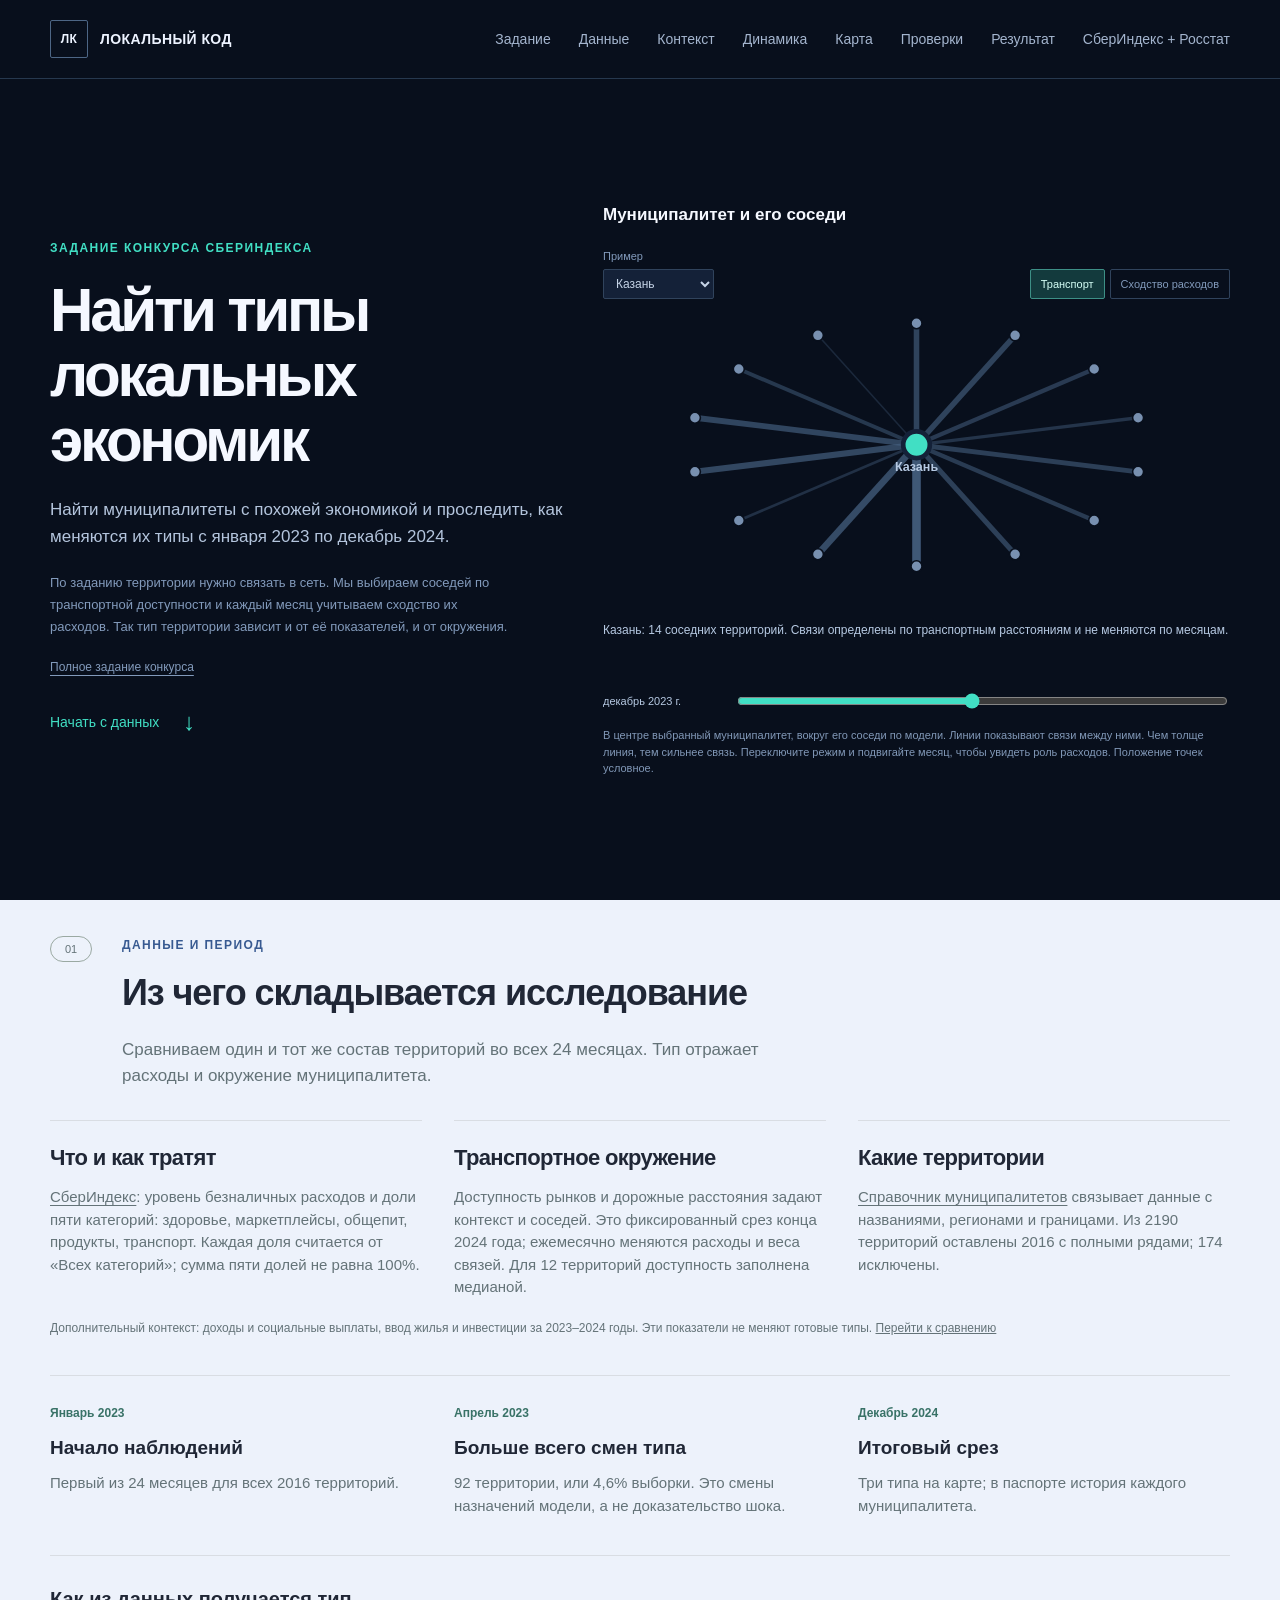
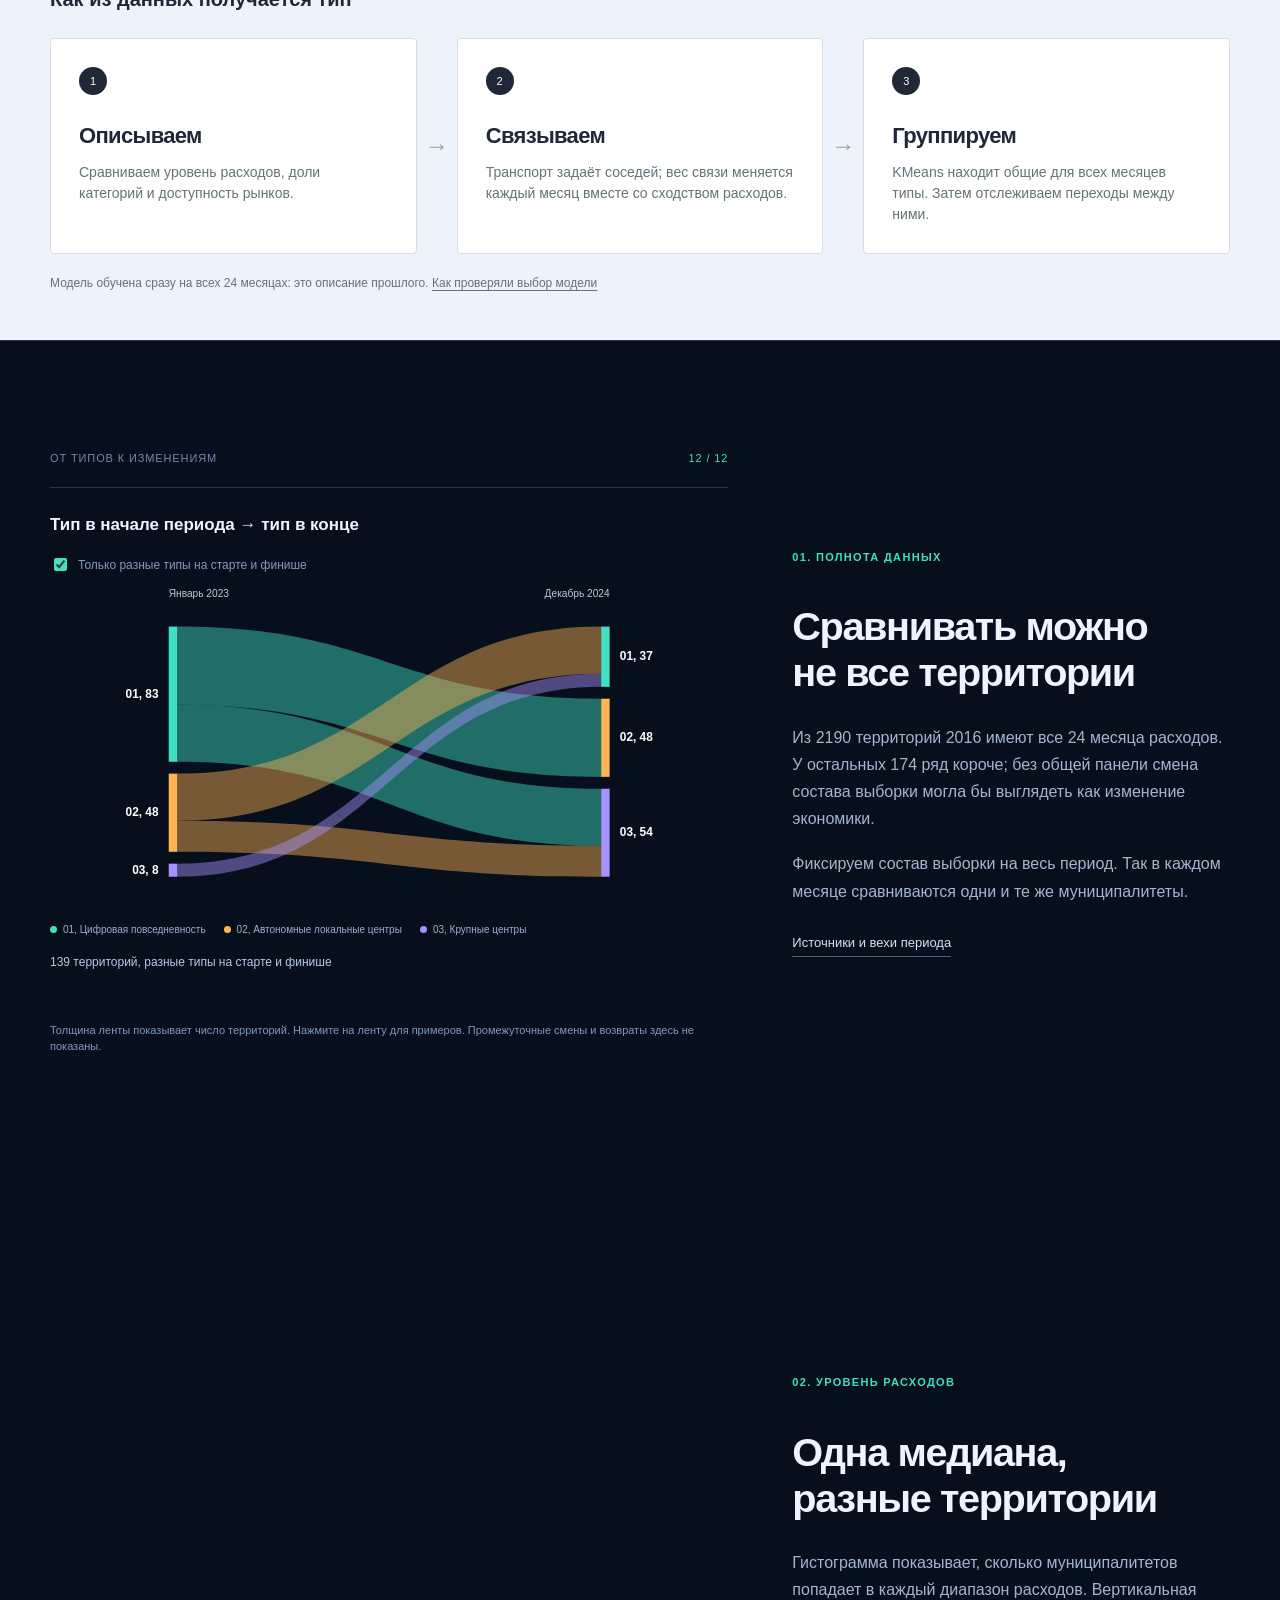
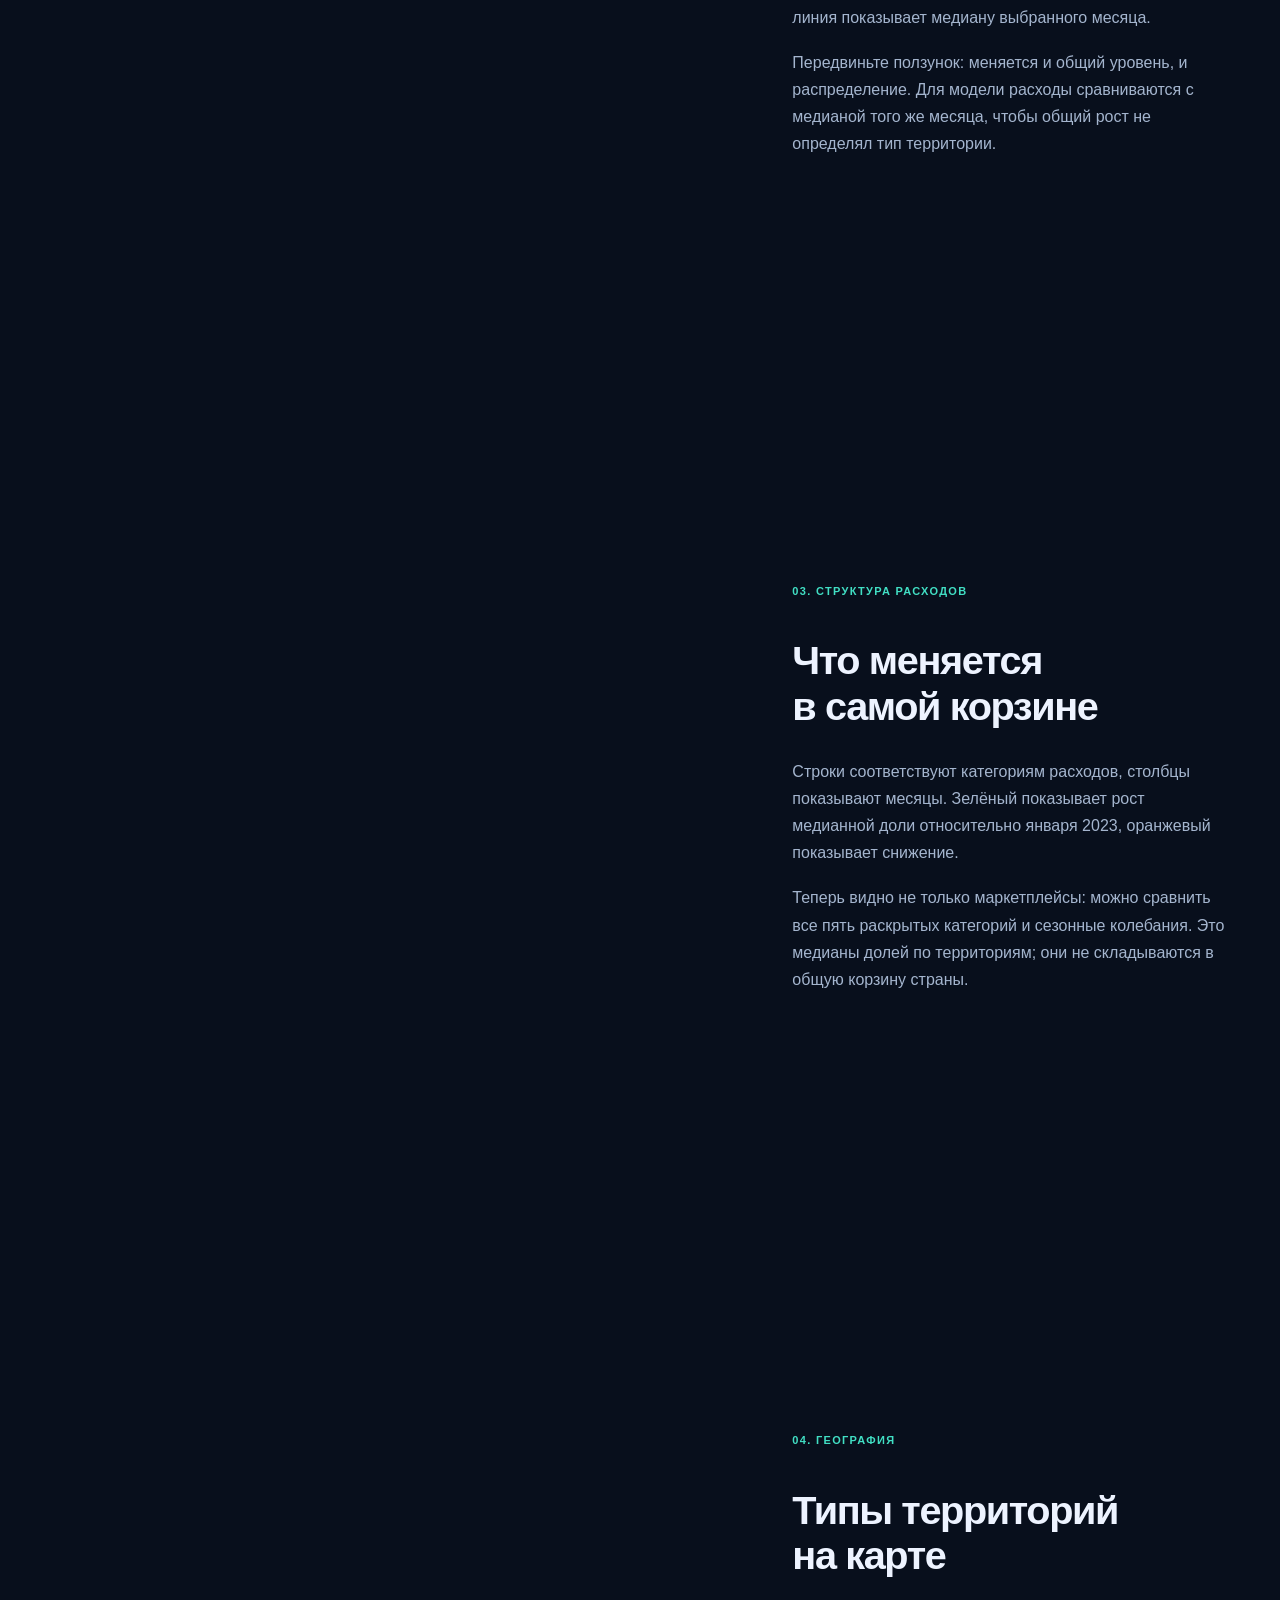
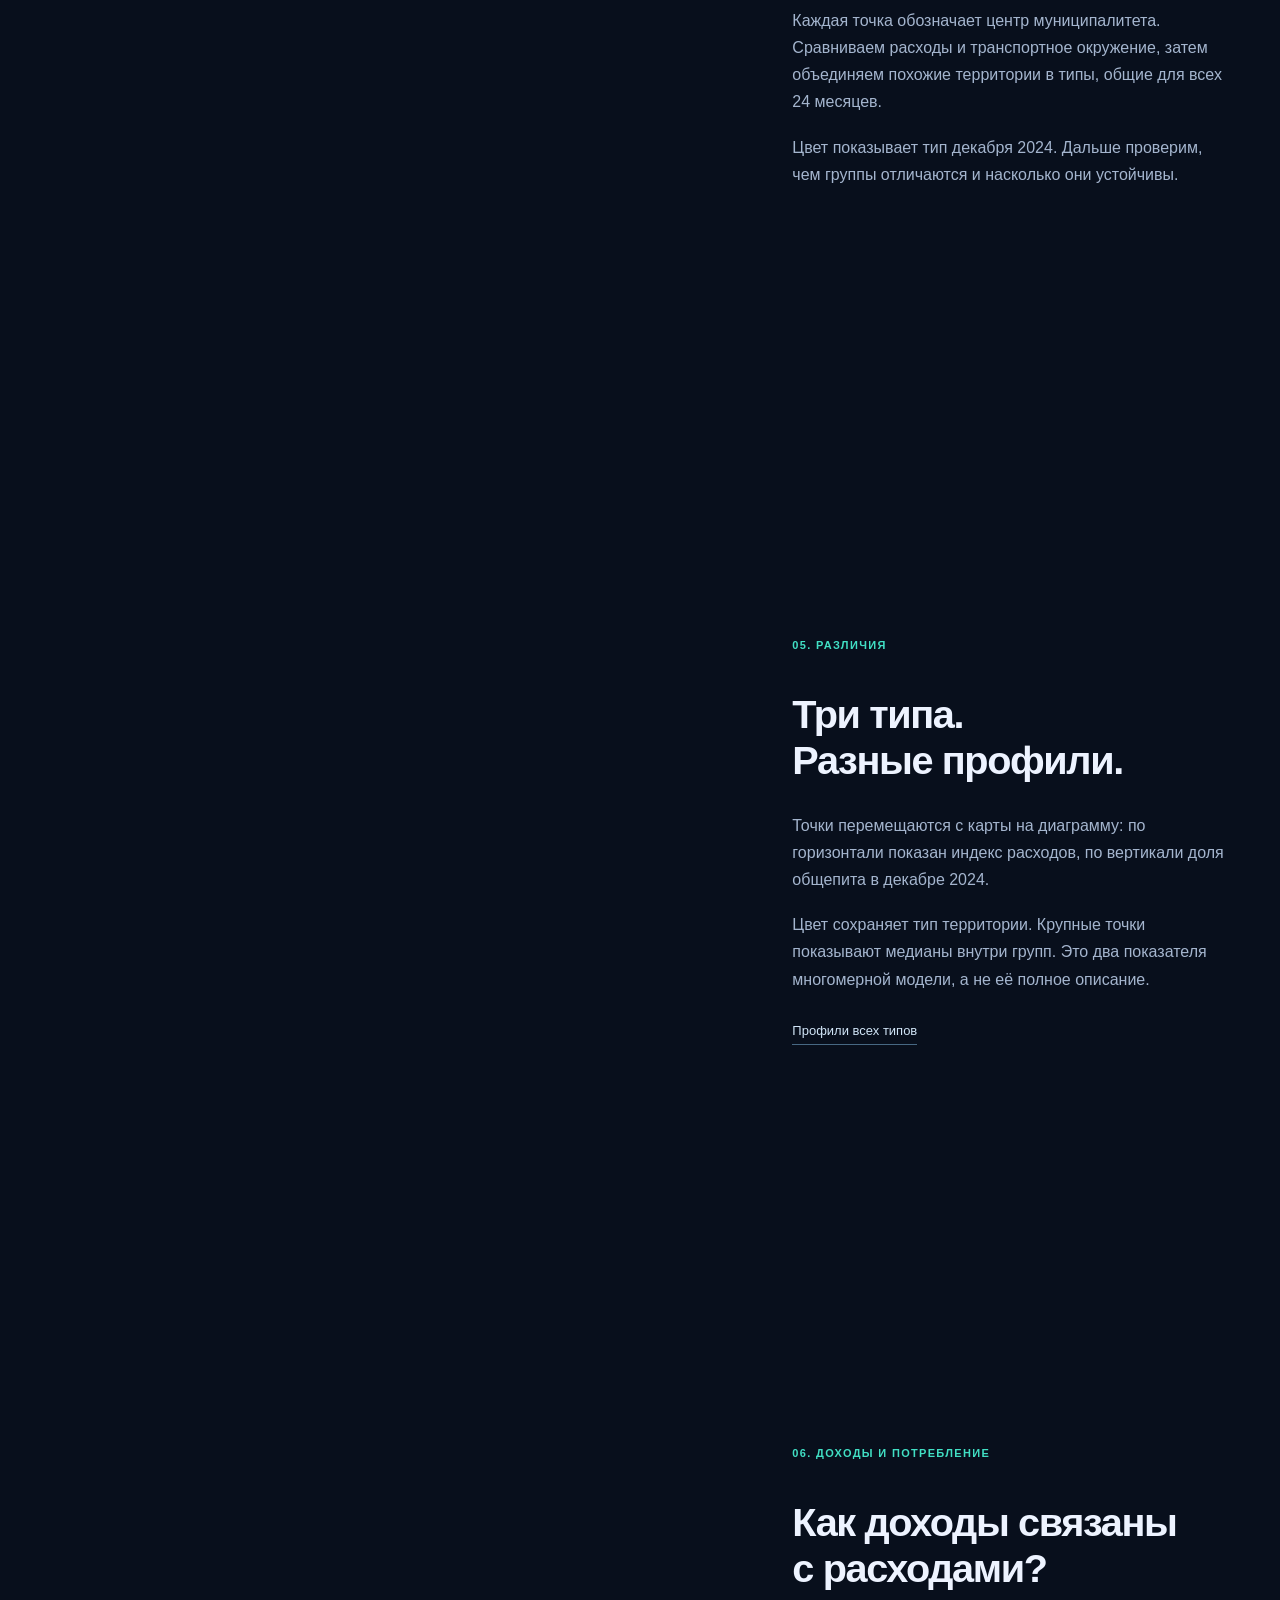
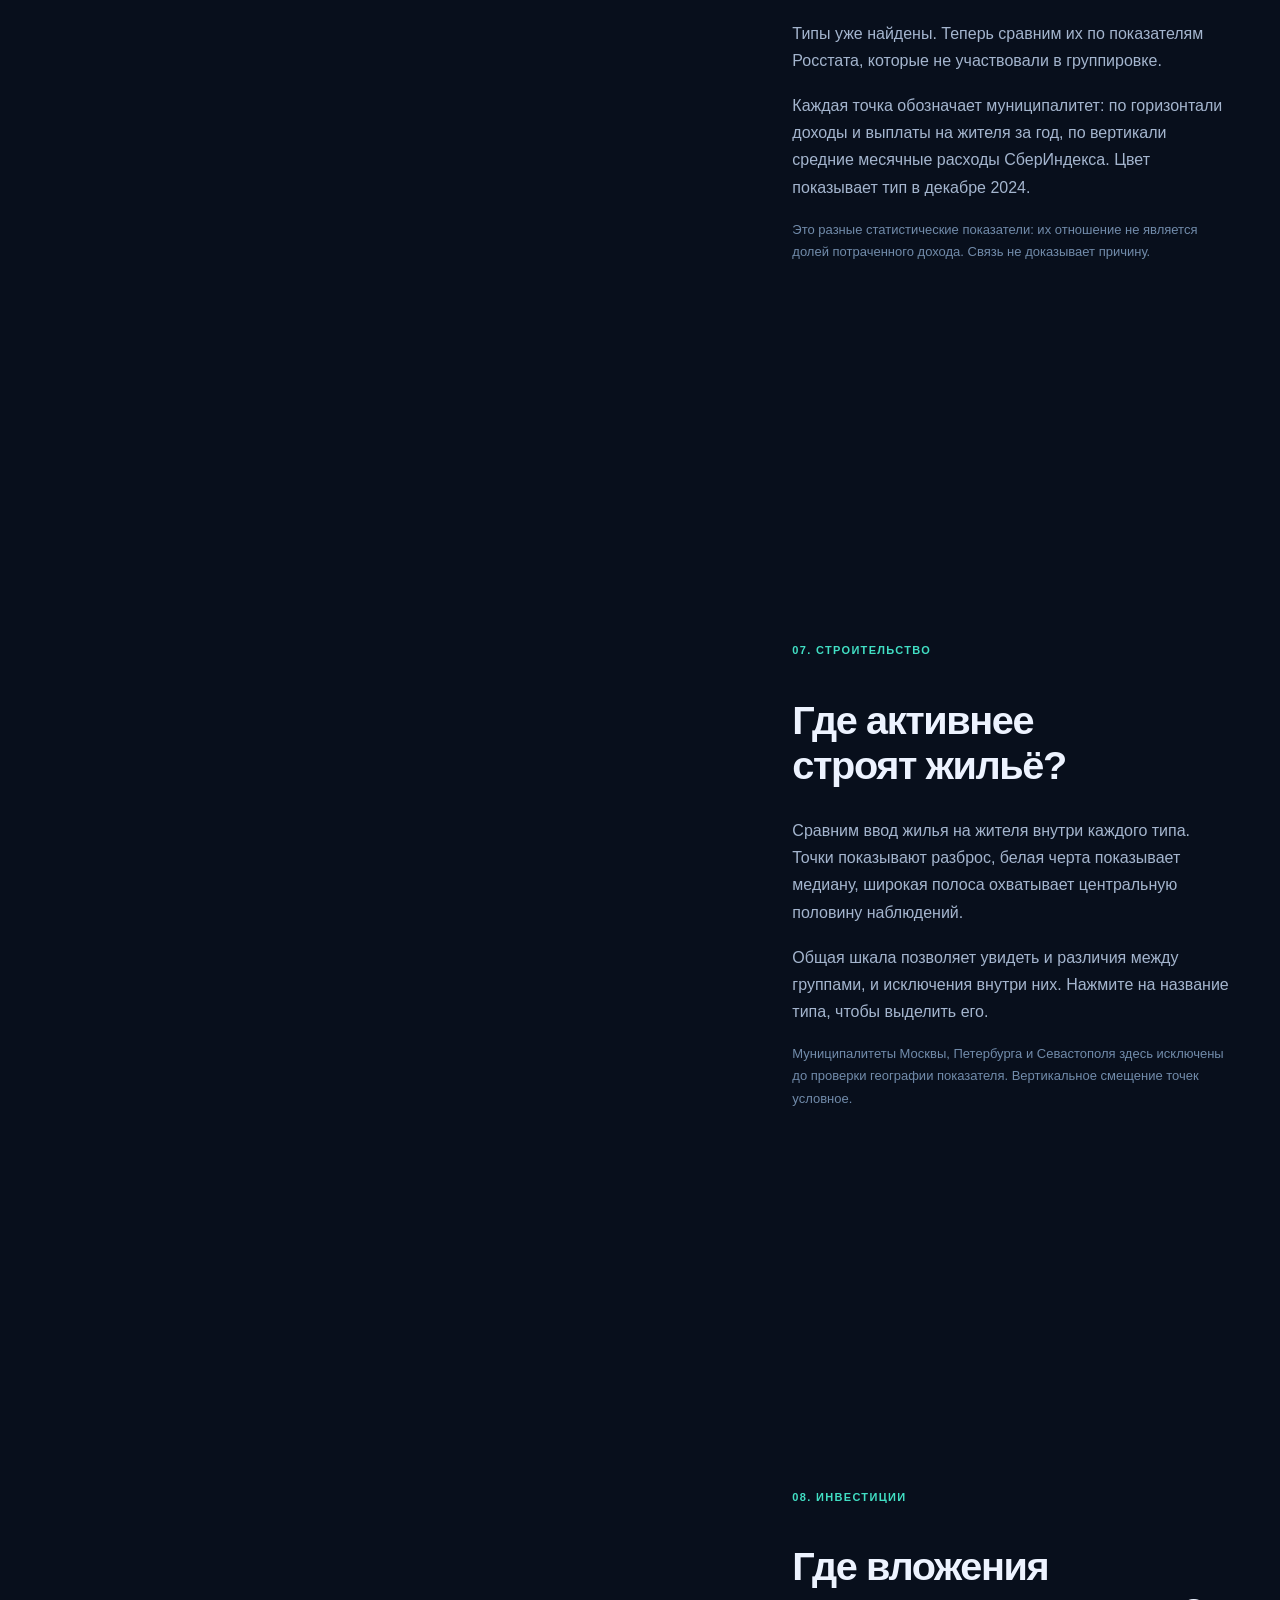
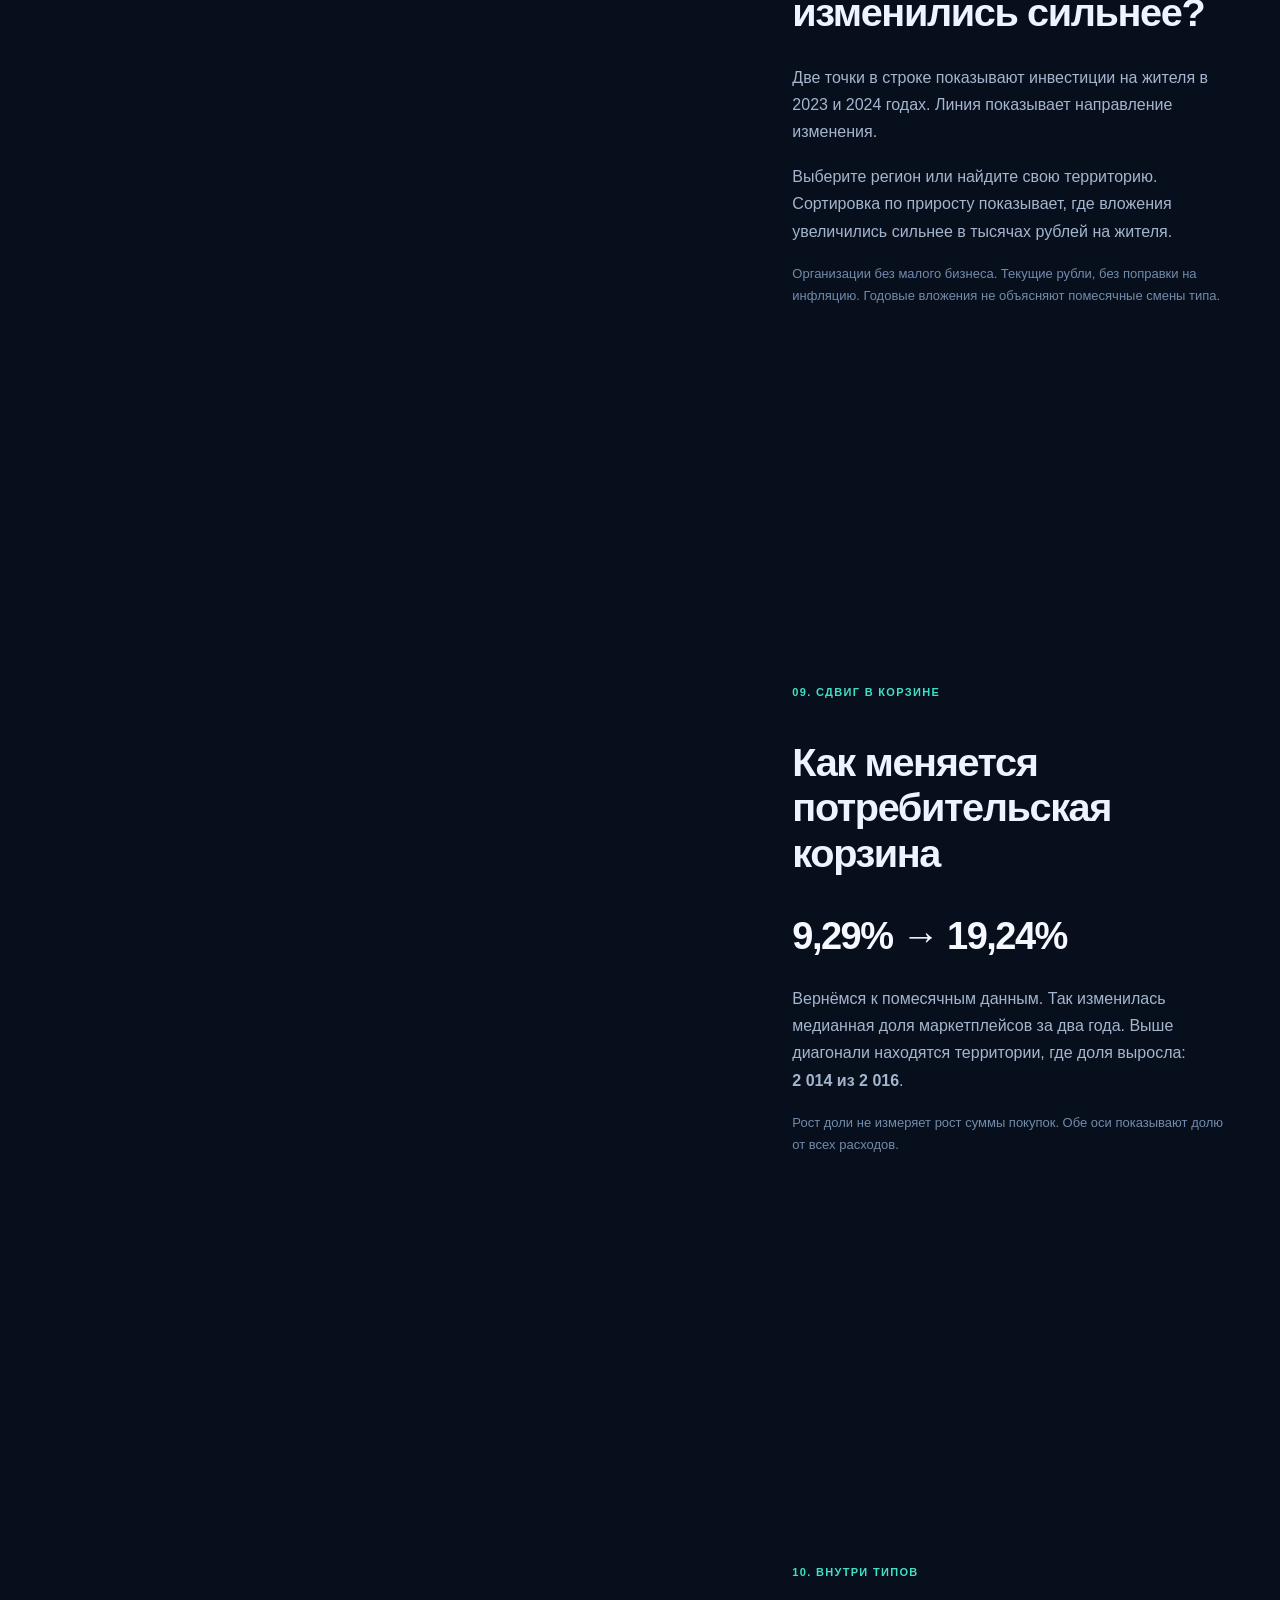
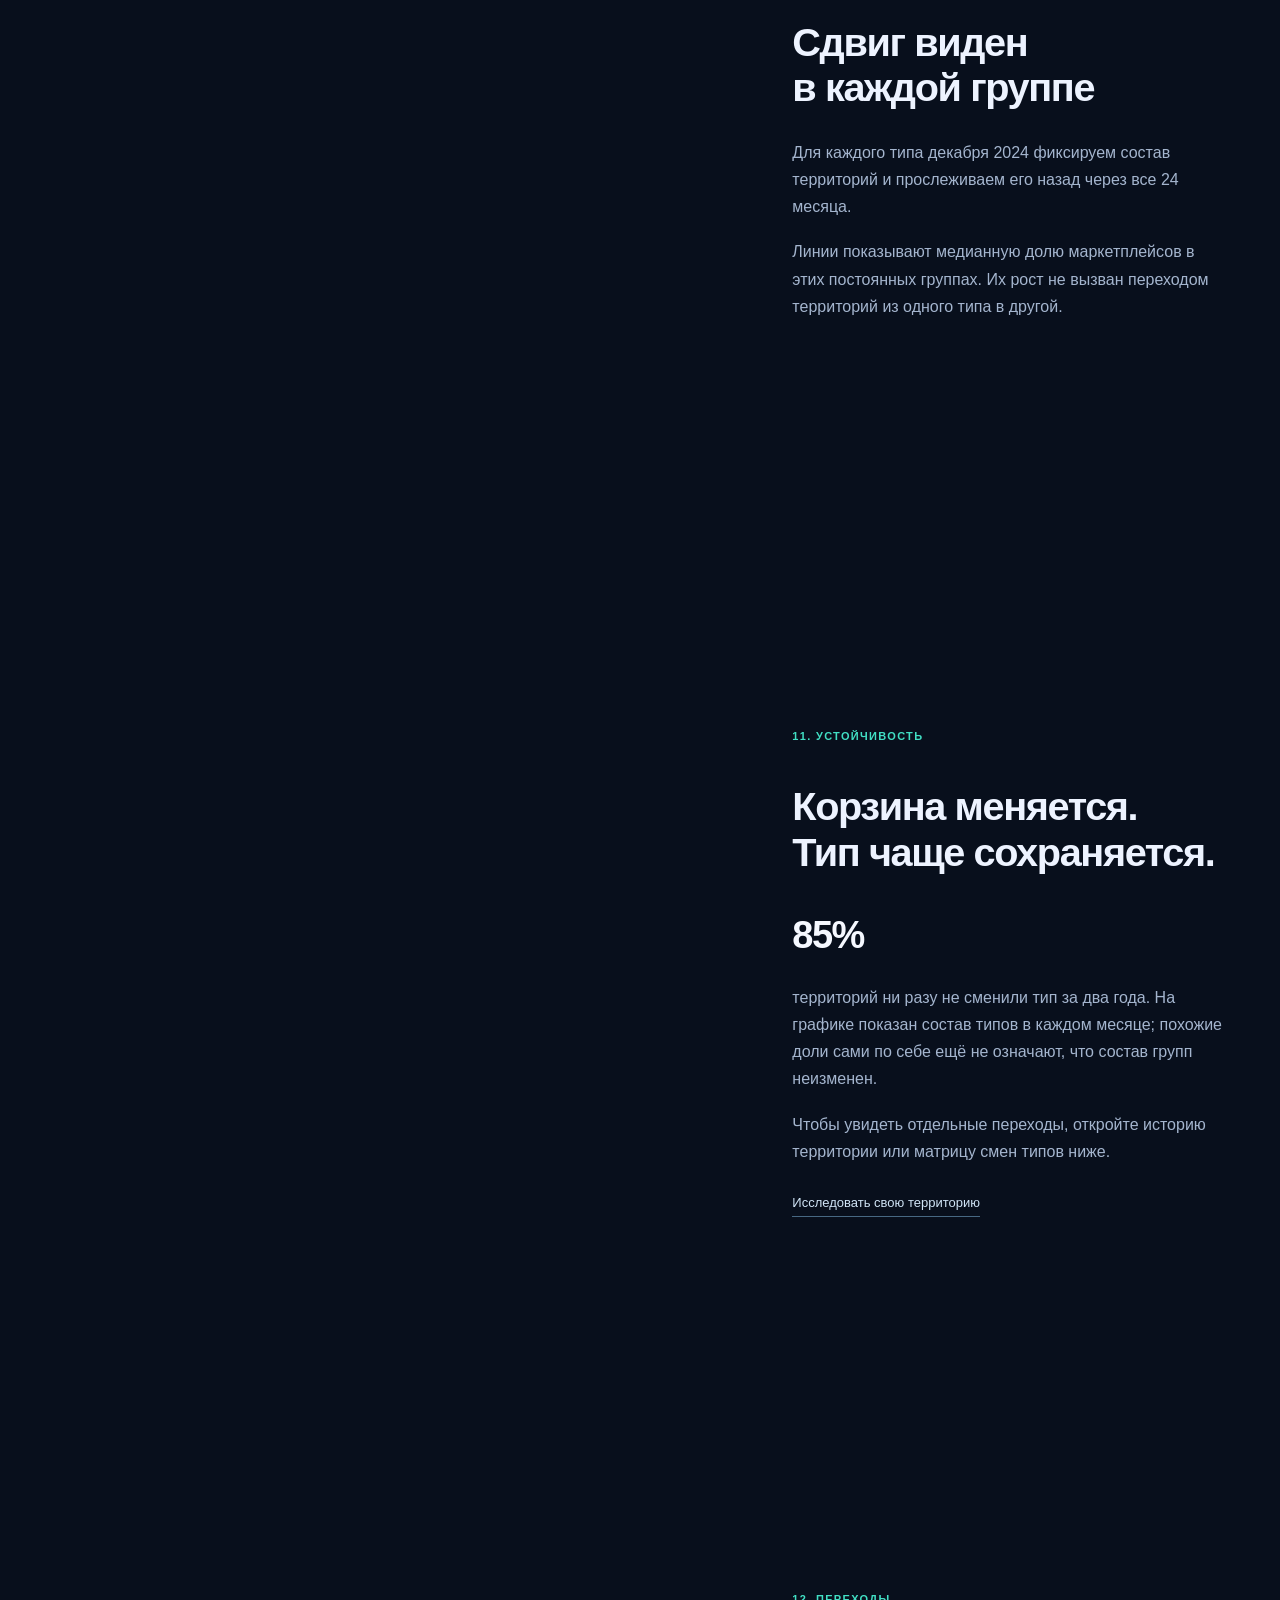
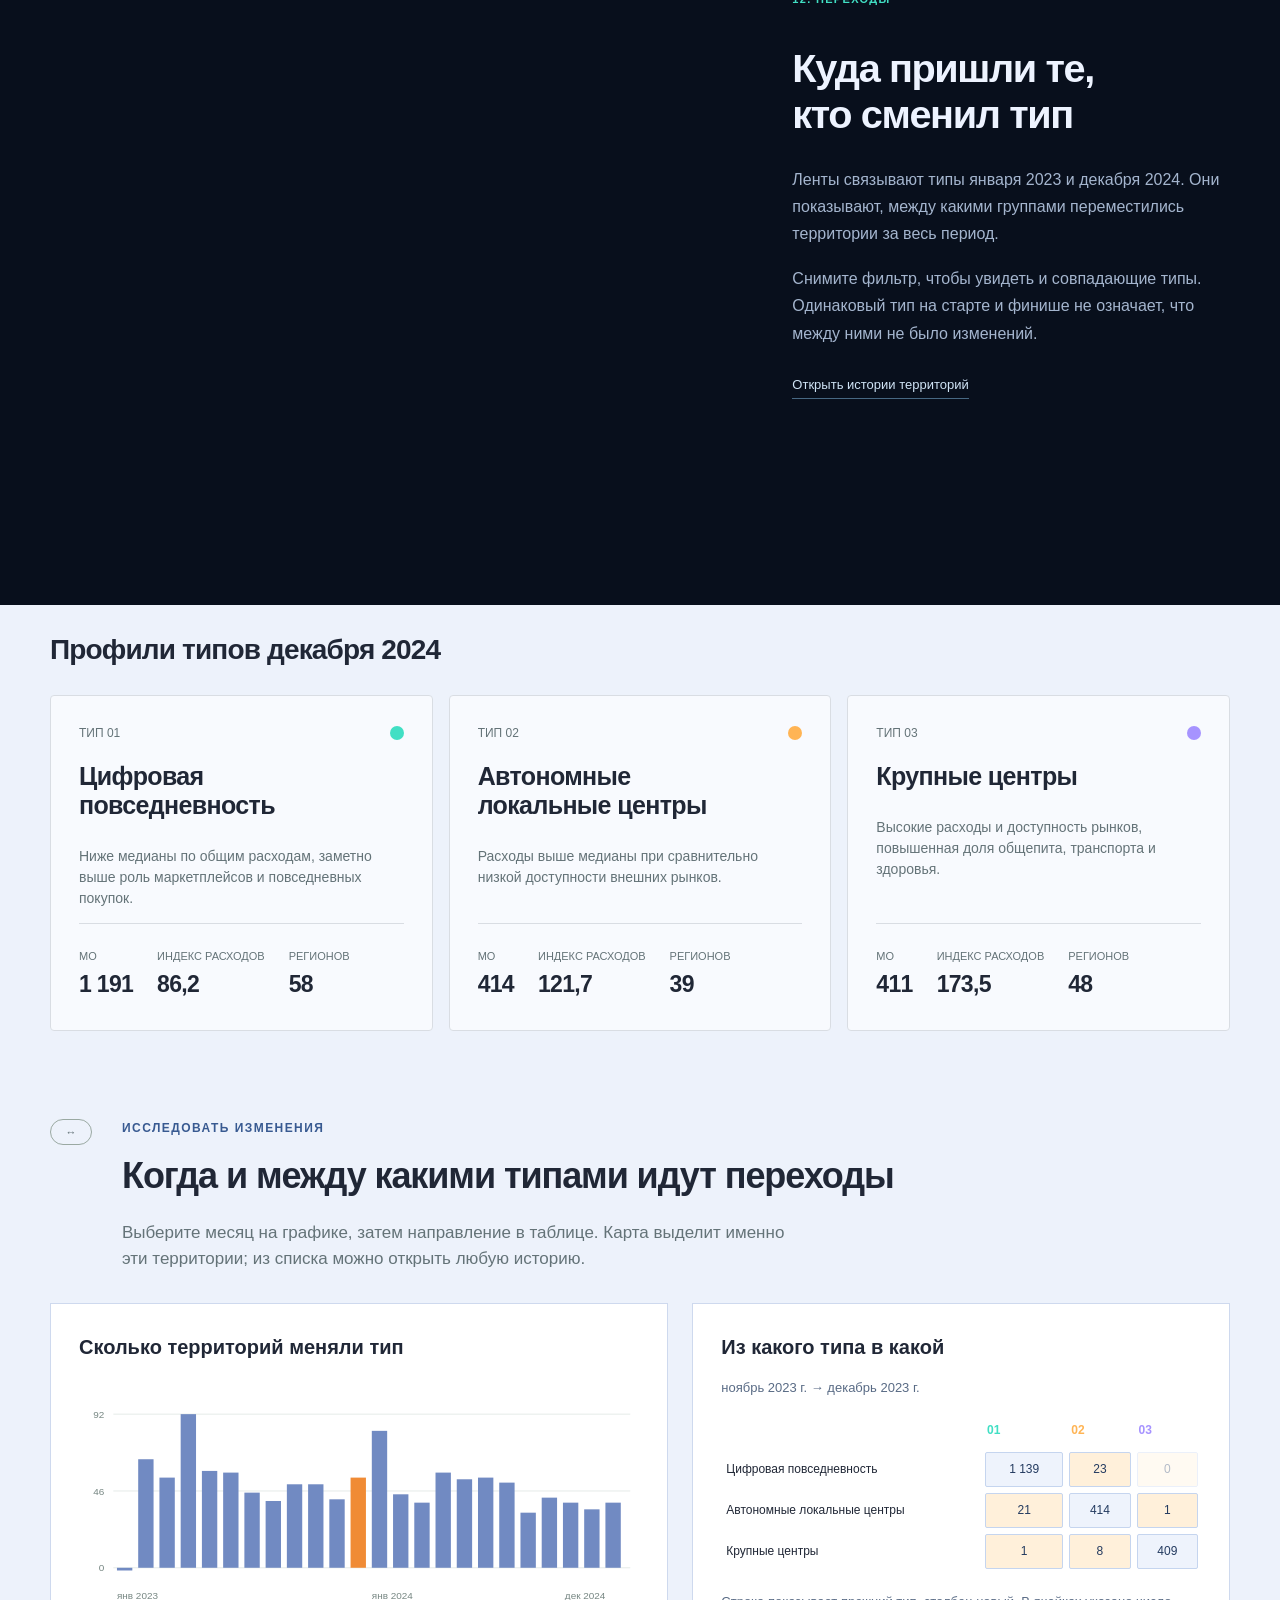
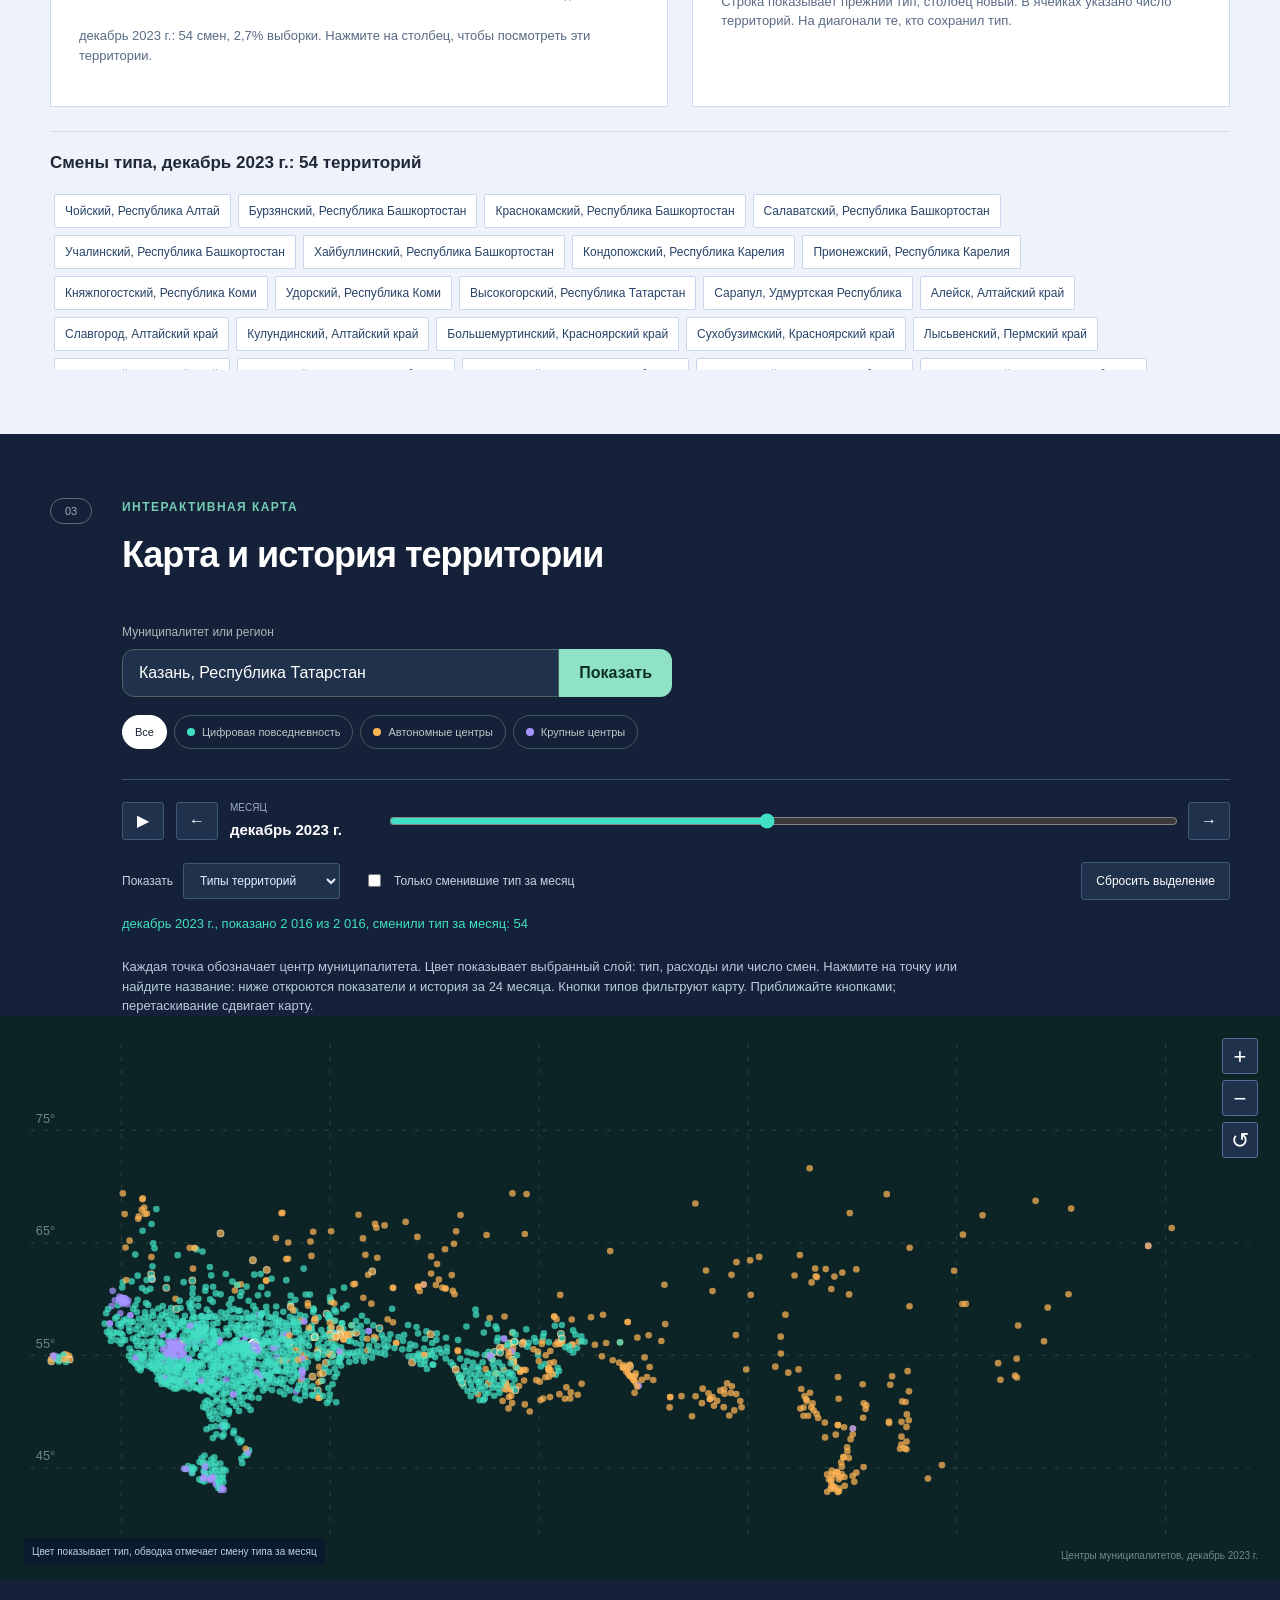
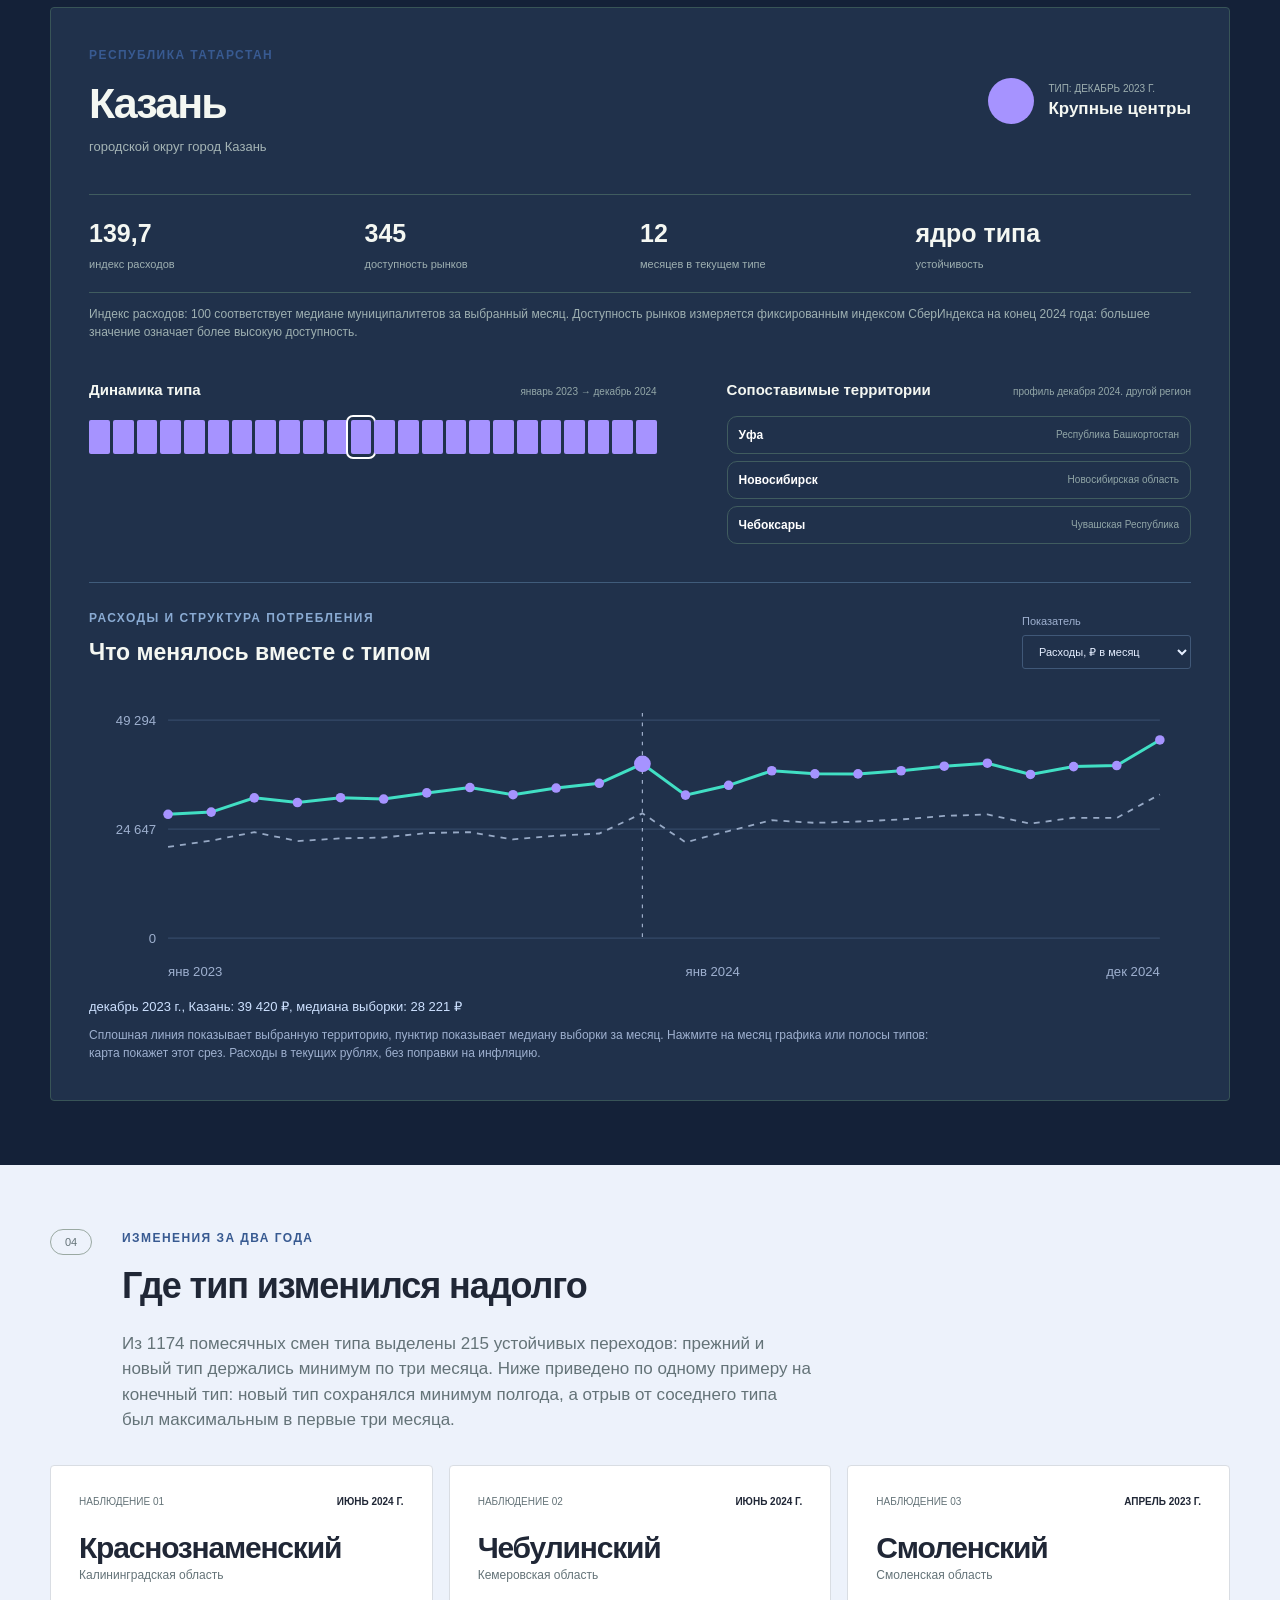
==== commit 06a3a54d: "добавлены визуализации" ====
--- a/site/index.html
+++ b/site/index.html
@@ -4,15 +4,18 @@
   <meta charset="utf-8">
   <meta name="viewport" content="width=device-width, initial-scale=1">
   <meta name="description" content="Интерактивная типология экономик российских муниципалитетов на данных СберИндекса">
-  <title>Локальный код — экономические типы муниципалитетов</title>
-  <link rel="stylesheet" href="styles.css?v=15">
-  <script src="overview.js?v=9" defer></script>
-  <script src="rosstat.js?v=1" defer></script>
-  <script src="app.js?v=10" defer></script>
+  <title>Локальный код: экономические типы муниципалитетов</title>
+  <link rel="stylesheet" href="styles.css?v=19">
+  <script src="overview.js?v=10" defer></script>
+  <script src="rosstat.js?v=2" defer></script>
+  <script src="decision-checks.js?v=1" defer></script>
+  <script src="sensitivity.js?v=1" defer></script>
+  <script src="research.js?v=2" defer></script>
+  <script src="app.js?v=12" defer></script>
 </head>
 <body data-mode="base">
   <header class="topbar">
-    <a class="brand" href="#top" aria-label="Локальный код — на главную">
+    <a class="brand" href="#top" aria-label="Локальный код: на главную">
       <span class="brand-mark">ЛК</span>
       <span>Локальный код</span>
     </a>
@@ -21,8 +24,9 @@
       <a href="#data-details">Данные</a>
       <a href="#income">Контекст</a>
       <a href="#dynamics">Динамика</a>
-      <a href="#atlas">Атлас</a>
-      <a href="#comparison">Проверки</a>
+      <a href="#atlas">Карта</a>
+      <a href="#research">Проверки</a>
+      <a href="#result">Результат</a>
       <a href="external.html">СберИндекс + Росстат</a>
     </nav>
   </header>
@@ -31,20 +35,20 @@
     <datalist id="context-places"></datalist>
     <section class="hero task-hero page-grid" id="brief">
       <div class="hero-copy">
-        <p class="eyebrow">Задание СберИндекса · Кластеризация</p>
+        <p class="eyebrow">Задание конкурса СберИндекса</p>
         <h1>Найти типы<br>локальных экономик</h1>
-        <p class="hero-lead">Построить экономическую сеть муниципалитетов, объединить похожие территории и проследить, как их типы меняются со временем.</p>
-        <p class="brief-definition">Узел — муниципалитет. Его атрибуты — экономические показатели. Связь — близость территорий, которая может меняться каждый месяц.</p>
+        <p class="hero-lead">Найти муниципалитеты с похожей экономикой и проследить, как меняются их типы с января 2023 по декабрь 2024.</p>
+        <p class="brief-definition">По заданию территории нужно связать в сеть. Мы выбираем соседей по транспортной доступности и каждый месяц учитываем сходство их расходов. Так тип территории зависит и от её показателей, и от окружения.</p>
         <a class="brief-source" href="https://sber.ru/sberindex/konkurs_sberindex#claster" target="_blank" rel="noopener">Полное задание конкурса</a>
         <a class="scroll-cue" href="#data-details">Начать с данных <span aria-hidden="true">↓</span></a>
       </div>
       <figure class="brief-network">
-        <figcaption>Как выглядит такая сеть</figcaption>
-        <div class="research-controls"><label for="network-place">Пример<select id="network-place"></select></label><div class="research-switch" id="network-layer"><button type="button" data-layer="transport" aria-pressed="true">Транспорт</button><button type="button" data-layer="economic" aria-pressed="false">Близость трат</button></div></div>
-        <svg id="network-chart" viewBox="0 0 800 390" role="img" aria-label="Фрагмент реальной сети модели"></svg>
+        <figcaption>Муниципалитет и его соседи</figcaption>
+        <div class="research-controls"><label for="network-place">Пример<select id="network-place"></select></label><div class="research-switch" id="network-layer"><button type="button" data-layer="transport" aria-pressed="true">Транспорт</button><button type="button" data-layer="economic" aria-pressed="false">Сходство расходов</button></div></div>
+        <svg id="network-chart" viewBox="0 0 800 390" role="img" aria-label="Выбранный муниципалитет и связанные с ним территории"></svg>
         <p class="research-readout" id="network-readout" aria-live="polite"></p>
-        <div class="research-time"><label for="network-month"><output id="network-month-label">декабрь 2024</output></label><input id="network-month" type="range" min="0" max="23" value="23" aria-label="Месяц примера сети"></div>
-        <p class="studio-help">Прямые соседи выбранной территории в нашей модели. Положение узлов условное; наведите на узел или связь. Толщина связи — её вес.</p>
+        <div class="research-time"><label for="network-month"><output id="network-month-label">декабрь 2023</output></label><input id="network-month" type="range" min="0" max="23" value="11" aria-label="Месяц примера сети"></div>
+        <p class="studio-help">В центре выбранный муниципалитет, вокруг его соседи по модели. Линии показывают связи между ними. Чем толще линия, тем сильнее связь. Переключите режим и подвигайте месяц, чтобы увидеть роль расходов. Положение точек условное.</p>
       </figure>
     </section>
 
@@ -52,17 +56,17 @@
       <div class="section-heading"><span class="section-number">01</span><div><p class="eyebrow">Данные и период</p><h2>Из чего складывается исследование</h2></div></div>
       <p class="section-lead">Сравниваем один и тот же состав территорий во всех 24 месяцах. Тип отражает расходы и окружение муниципалитета.</p>
       <div class="data-grid">
-        <article><h3>Что и как тратят</h3><p><a href="https://sberindex.ru/ru/research/data-sense-opisanie-nabora-dannikh-khakatona-sberindeksa-po-munitsipalnim-dannim">СберИндекс</a>: уровень безналичных расходов и пять долей — здоровье, маркетплейсы, общепит, продукты, транспорт. Каждая доля считается от «Всех категорий»; сумма пяти долей не равна 100%.</p></article>
+        <article><h3>Что и как тратят</h3><p><a href="https://sberindex.ru/ru/research/data-sense-opisanie-nabora-dannikh-khakatona-sberindeksa-po-munitsipalnim-dannim">СберИндекс</a>: уровень безналичных расходов и доли пяти категорий: здоровье, маркетплейсы, общепит, продукты, транспорт. Каждая доля считается от «Всех категорий»; сумма пяти долей не равна 100%.</p></article>
         <article><h3>Транспортное окружение</h3><p>Доступность рынков и дорожные расстояния задают контекст и соседей. Это фиксированный срез конца 2024 года; ежемесячно меняются расходы и веса связей. Для 12 территорий доступность заполнена медианой.</p></article>
         <article><h3>Какие территории</h3><p><a href="https://sberindex.ru/ru/research/dataset-borders-and-changes-of-municipalities">Справочник муниципалитетов</a> связывает данные с названиями, регионами и границами. Из 2190 территорий оставлены 2016 с полными рядами; 174 исключены.</p></article>
       </div>
-      <p class="chart-note">Дополнительный контекст: доходы и социальные выплаты, ввод жилья и инвестиции за 2023–2024 годы. Эти показатели не меняют готовые типы. <a href="#income">Перейти к сравнению →</a></p>
+      <p class="chart-note">Дополнительный контекст: доходы и социальные выплаты, ввод жилья и инвестиции за 2023–2024 годы. Эти показатели не меняют готовые типы. <a href="#income">Перейти к сравнению</a></p>
       <ol class="period-line" aria-label="Вехи периода наблюдений">
         <li><time>Январь 2023</time><strong>Начало наблюдений</strong><p>Первый из 24 месяцев для всех 2016 территорий.</p></li>
-        <li><time>Апрель 2023</time><strong>Больше всего смен типа</strong><p>92 территории — 4,6% выборки. Это смены назначений модели, а не доказательство шока.</p></li>
-        <li><time>Декабрь 2024</time><strong>Итоговый срез</strong><p>Три типа на карте; в паспорте — история каждого муниципалитета.</p></li>
+        <li><time>Апрель 2023</time><strong>Больше всего смен типа</strong><p>92 территории, или 4,6% выборки. Это смены назначений модели, а не доказательство шока.</p></li>
+        <li><time>Декабрь 2024</time><strong>Итоговый срез</strong><p>Три типа на карте; в паспорте история каждого муниципалитета.</p></li>
       </ol>
-      <details class="method-context" id="method"><summary>Как из данных получается тип</summary>
+      <section class="method-context" id="method"><h3>Как из данных получается тип</h3>
         <div class="method-story">
           <div class="method-step"><span>1</span><h3>Описываем</h3><p>Сравниваем уровень расходов, доли категорий и доступность рынков.</p></div>
           <div class="method-arrow" aria-hidden="true">→</div>
@@ -70,8 +74,8 @@
           <div class="method-arrow" aria-hidden="true">→</div>
           <div class="method-step"><span>3</span><h3>Группируем</h3><p>KMeans находит общие для всех месяцев типы. Затем отслеживаем переходы между ними.</p></div>
         </div>
-        <p class="chart-note">Модель обучена сразу на всех 24 месяцах: это описание прошлого. <a href="#comparison">Как проверяли выбор модели →</a></p>
-      </details>
+        <p class="chart-note">Модель обучена сразу на всех 24 месяцах: это описание прошлого. <a href="#comparison">Как проверяли выбор модели</a></p>
+      </section>
     </section>
 
     <section class="scroll-story" aria-label="История исследования">
@@ -79,18 +83,18 @@
         <div class="story-stage">
           <div class="story-status"><span id="story-chapter">Анализ данных</span><span id="story-progress">01 / 12</span></div>
           <figure class="studio story-panel" data-panel="points">
-            <figcaption id="studio-title">География типов · декабрь 2024</figcaption>
+            <figcaption id="studio-title">География типов, декабрь 2024</figcaption>
             <svg id="studio-chart" viewBox="0 0 800 410" role="img" aria-label="Центры муниципалитетов"><g id="studio-axes"></g><g id="studio-points"></g><g id="studio-labels"></g></svg>
             <div id="studio-tooltip" class="studio-tooltip" hidden></div>
             <div id="studio-legend" class="studio-legend"></div>
             <p id="studio-insight" class="studio-insight"></p>
-            <p class="studio-help">Наведите на точку для подробностей. Нажмите, чтобы открыть историю территории в атласе ниже.</p>
+            <p class="studio-help">Наведите на точку для подробностей. Нажмите, чтобы открыть историю территории на карте ниже.</p>
           </figure>
           <figure class="story-panel story-cohorts" data-panel="cohorts" hidden>
             <figcaption id="cohort-title">Доля маркетплейсов по типам</figcaption>
             <svg id="cohort-chart" viewBox="0 0 850 330" role="img" aria-label="Доли маркетплейсов за 24 месяца"></svg>
             <div id="cohort-readout" class="cohort-readout"></div>
-            <p class="studio-help">Нажмите на тип или месяц, чтобы исследовать его в атласе ниже.</p>
+            <p class="studio-help">Нажмите на тип или месяц, чтобы исследовать его на карте ниже.</p>
           </figure>
           <figure class="overview story-panel" data-panel="overview" hidden>
             <figcaption>Состав типов за 24 месяца</figcaption>
@@ -105,21 +109,21 @@
             <svg id="coverage-chart" viewBox="0 0 800 355" role="img" aria-label="Полнота рядов муниципалитетов"></svg>
             <div class="research-legend" id="coverage-legend"></div>
             <p class="research-readout" id="coverage-readout" aria-live="polite"></p>
-            <p class="studio-help">Точка — одна территория. Наведите на неё, чтобы посмотреть полноту ряда; кнопки выделяют состав выборки.</p>
+            <p class="studio-help">Каждая точка обозначает одну территорию. Наведите на неё, чтобы посмотреть полноту ряда; кнопки выделяют состав выборки.</p>
           </figure>
           <figure class="story-panel" data-panel="distribution" hidden>
             <figcaption>Распределение расходов по территориям</figcaption>
-            <div class="research-time"><label for="distribution-month"><output id="distribution-month-label">декабрь 2024</output></label><input id="distribution-month" type="range" min="0" max="23" value="23" aria-label="Месяц распределения расходов"></div>
+            <div class="research-time"><label for="distribution-month"><output id="distribution-month-label">декабрь 2023</output></label><input id="distribution-month" type="range" min="0" max="23" value="11" aria-label="Месяц распределения расходов"></div>
             <svg id="distribution-chart" viewBox="0 0 800 360" role="img" aria-label="Распределение расходов по муниципалитетам"></svg>
             <p class="research-readout" id="distribution-readout" aria-live="polite"></p>
             <div class="research-peers" id="distribution-peers"></div>
-            <p class="studio-help">Столбец — диапазон расходов; нажмите, чтобы увидеть примеры территорий. Ползунок меняет месяц. Расходы — в текущих рублях.</p>
+            <p class="studio-help">Столбец показывает диапазон расходов. Нажмите, чтобы увидеть примеры территорий. Ползунок меняет месяц. Расходы указаны в текущих рублях.</p>
           </figure>
           <figure class="story-panel" data-panel="calendar" hidden>
             <figcaption>Календарь изменения потребительской корзины</figcaption>
             <svg id="calendar-chart" viewBox="0 0 800 365" role="img" aria-label="Изменение медианных долей пяти категорий за 24 месяца"></svg>
             <p class="research-readout" id="calendar-readout" aria-live="polite"></p>
-            <p class="studio-help">Цвет — изменение медианной доли относительно января 2023, в процентных пунктах. Нажмите на ячейку для точного значения.</p>
+            <p class="studio-help">Цвет показывает изменение медианной доли относительно января 2023, в процентных пунктах. Нажмите на ячейку для точного значения.</p>
           </figure>
           <figure class="story-panel" data-panel="flows" hidden>
             <figcaption>Тип в начале периода → тип в конце</figcaption>
@@ -128,7 +132,7 @@
             <div class="research-legend" id="flows-legend"></div>
             <p class="research-readout" id="flows-readout" aria-live="polite"></p>
             <div class="research-peers" id="flows-peers"></div>
-            <p class="studio-help">Толщина ленты — число территорий. Нажмите на ленту для примеров. Промежуточные смены и возвраты здесь не показаны.</p>
+            <p class="studio-help">Толщина ленты показывает число территорий. Нажмите на ленту для примеров. Промежуточные смены и возвраты здесь не показаны.</p>
           </figure>
           <figure class="story-panel context-panel" data-panel="income" hidden>
             <figcaption>Доходы и потребление</figcaption>
@@ -137,7 +141,7 @@
             <div class="context-legend studio-legend"></div>
             <p class="context-coverage"></p><a class="context-source" href="#rosstat-notes">Источник и исключения</a>
 
-            <form class="context-search"><label for="income-search" class="context-search-label">Найти территорию</label><input id="income-search" list="context-places" placeholder="Муниципалитет — регион" autocomplete="off"><button type="submit">Выделить</button><button type="button" class="context-open" disabled>В атлас ↗</button></form>
+            <form class="context-search"><label for="income-search" class="context-search-label">Найти территорию</label><input id="income-search" list="context-places" placeholder="Муниципалитет, регион" autocomplete="off"><button type="submit">Выделить</button><button type="button" class="context-open" disabled>Открыть карту</button></form>
             <p class="context-readout research-readout" aria-live="polite">Загрузка данных Росстата…</p>
             <p class="studio-help">Доходы и выплаты: налогооблагаемые суммы и социальные выплаты. Горизонтальная шкала логарифмическая: равный шаг означает одинаковое отношение величин.</p>
           </figure>
@@ -148,7 +152,7 @@
             <div class="context-legend studio-legend"></div>
             <p class="context-coverage"></p><a class="context-source" href="#rosstat-notes">Источник и исключения</a>
 
-            <form class="context-search"><label for="housing-search" class="context-search-label">Найти территорию</label><input id="housing-search" list="context-places" placeholder="Муниципалитет — регион" autocomplete="off"><button type="submit">Выделить</button><button type="button" class="context-open" disabled>В атлас ↗</button></form>
+            <form class="context-search"><label for="housing-search" class="context-search-label">Найти территорию</label><input id="housing-search" list="context-places" placeholder="Муниципалитет, регион" autocomplete="off"><button type="submit">Выделить</button><button type="button" class="context-open" disabled>Открыть карту</button></form>
             <p class="context-readout research-readout" aria-live="polite">Загрузка данных Росстата…</p>
             <p class="studio-help">Все значения показаны на одной линейной шкале; экстремальные наблюдения не обрезаны.</p>
           </figure>
@@ -159,88 +163,88 @@
             <div class="context-legend studio-legend"></div>
             <p class="context-coverage"></p><a class="context-source" href="#rosstat-notes">Источник и исключения</a>
             <p class="context-selection"></p>
-            <form class="context-search"><label for="investment-search" class="context-search-label">Найти территорию</label><input id="investment-search" list="context-places" placeholder="Муниципалитет — регион" autocomplete="off"><button type="submit">Выделить</button><button type="button" class="context-open" disabled>В атлас ↗</button></form>
+            <form class="context-search"><label for="investment-search" class="context-search-label">Найти территорию</label><input id="investment-search" list="context-places" placeholder="Муниципалитет, регион" autocomplete="off"><button type="submit">Выделить</button><button type="button" class="context-open" disabled>Открыть карту</button></form>
             <p class="context-readout research-readout" aria-live="polite">Загрузка данных Росстата…</p>
-            <p class="studio-help">Пустая точка — 2023, заполненная — 2024. Логарифмическая шкала: равный шаг означает одинаковое отношение величин.</p>
+            <p class="studio-help">Пустая точка обозначает 2023 год, заполненная 2024 год. Логарифмическая шкала: равный шаг означает одинаковое отношение величин.</p>
           </figure>
         </div>
         <div class="story-steps">
           <article class="story-step" id="data" data-panel="coverage" data-chapter="Анализ данных">
-            <p class="eyebrow">01 · Полнота данных</p>
+            <p class="eyebrow">01. Полнота данных</p>
             <h2>Сравнивать можно<br>не все территории</h2>
             <p>Из 2190 территорий 2016 имеют все 24 месяца расходов. У остальных 174 ряд короче; без общей панели смена состава выборки могла бы выглядеть как изменение экономики.</p>
             <p>Фиксируем состав выборки на весь период. Так в каждом месяце сравниваются одни и те же муниципалитеты.</p>
             <a class="story-detail-link" href="#data-details">Источники и вехи периода</a>
           </article>
           <article class="story-step" id="distribution" data-panel="distribution" data-chapter="Анализ данных">
-            <p class="eyebrow">02 · Уровень расходов</p>
-            <h2>За одной медианой —<br>разные территории</h2>
-            <p>Гистограмма показывает, сколько муниципалитетов попадает в каждый диапазон расходов. Вертикальная линия — медиана выбранного месяца.</p>
+            <p class="eyebrow">02. Уровень расходов</p>
+            <h2>Одна медиана,<br>разные территории</h2>
+            <p>Гистограмма показывает, сколько муниципалитетов попадает в каждый диапазон расходов. Вертикальная линия показывает медиану выбранного месяца.</p>
             <p>Передвиньте ползунок: меняется и общий уровень, и распределение. Для модели расходы сравниваются с медианой того же месяца, чтобы общий рост не определял тип территории.</p>
           </article>
           <article class="story-step" id="calendar" data-panel="calendar" data-chapter="Анализ данных">
-            <p class="eyebrow">03 · Структура расходов</p>
+            <p class="eyebrow">03. Структура расходов</p>
             <h2>Что меняется<br>в самой корзине</h2>
-            <p>В каждой строке — одна категория, в каждом столбце — месяц. Зелёный показывает рост медианной доли относительно января 2023, оранжевый — снижение.</p>
+            <p>Строки соответствуют категориям расходов, столбцы показывают месяцы. Зелёный показывает рост медианной доли относительно января 2023, оранжевый показывает снижение.</p>
             <p>Теперь видно не только маркетплейсы: можно сравнить все пять раскрытых категорий и сезонные колебания. Это медианы долей по территориям; они не складываются в общую корзину страны.</p>
           </article>
           <article class="story-step" id="geography" data-panel="points" data-view="geo" data-chapter="От данных к типам">
-            <p class="eyebrow">04 · География</p>
-            <h2>Теперь —<br>одна общая карта</h2>
-            <p>Каждая точка — центр муниципалитета. Сравниваем расходы и транспортное окружение, затем объединяем похожие территории в типы, общие для всех 24 месяцев.</p>
+            <p class="eyebrow">04. География</p>
+            <h2>Типы территорий<br>на карте</h2>
+            <p>Каждая точка обозначает центр муниципалитета. Сравниваем расходы и транспортное окружение, затем объединяем похожие территории в типы, общие для всех 24 месяцев.</p>
             <p>Цвет показывает тип декабря 2024. Дальше проверим, чем группы отличаются и насколько они устойчивы.</p>
           </article>
           <article class="story-step" id="types" data-panel="points" data-view="profile" data-metric="food_service_share">
-            <p class="eyebrow">05 · Различия</p>
+            <p class="eyebrow">05. Различия</p>
             <h2>Три типа.<br>Разные профили.</h2>
-            <p>Точки перемещаются с карты на диаграмму: по горизонтали — индекс расходов, по вертикали — доля общепита в декабре 2024.</p>
-            <p>Цвет сохраняет тип территории. Крупные точки — медианы внутри групп. Это два показателя многомерной модели, а не её полное описание.</p>
+            <p>Точки перемещаются с карты на диаграмму: по горизонтали показан индекс расходов, по вертикали доля общепита в декабре 2024.</p>
+            <p>Цвет сохраняет тип территории. Крупные точки показывают медианы внутри групп. Это два показателя многомерной модели, а не её полное описание.</p>
             <a class="story-detail-link" href="#types-details">Профили всех типов</a>
           </article>
           <article class="story-step" id="income" data-panel="income" data-chapter="Контекст Росстата">
-            <p class="eyebrow">06 · Доходы и потребление</p>
+            <p class="eyebrow">06. Доходы и потребление</p>
             <h2>Как доходы связаны<br>с расходами?</h2>
             <p>Типы уже найдены. Теперь сравним их по показателям Росстата, которые не участвовали в группировке.</p>
-            <p>Каждая точка — муниципалитет: по горизонтали доходы и выплаты на жителя за год, по вертикали средние месячные расходы СберИндекса. Цвет — тип декабря 2024.</p>
+            <p>Каждая точка обозначает муниципалитет: по горизонтали доходы и выплаты на жителя за год, по вертикали средние месячные расходы СберИндекса. Цвет показывает тип в декабре 2024.</p>
             <p class="story-note">Это разные статистические показатели: их отношение не является долей потраченного дохода. Связь не доказывает причину.</p>
           </article>
           <article class="story-step" id="housing" data-panel="housing" data-chapter="Контекст Росстата">
-            <p class="eyebrow">07 · Строительство</p>
+            <p class="eyebrow">07. Строительство</p>
             <h2>Где активнее<br>строят жильё?</h2>
-            <p>Сравним ввод жилья на жителя внутри каждого типа. Точки показывают разброс, белая черта — медиану, широкая полоса — центральную половину наблюдений.</p>
+            <p>Сравним ввод жилья на жителя внутри каждого типа. Точки показывают разброс, белая черта показывает медиану, широкая полоса охватывает центральную половину наблюдений.</p>
             <p>Общая шкала позволяет увидеть и различия между группами, и исключения внутри них. Нажмите на название типа, чтобы выделить его.</p>
             <p class="story-note">Муниципалитеты Москвы, Петербурга и Севастополя здесь исключены до проверки географии показателя. Вертикальное смещение точек условное.</p>
           </article>
           <article class="story-step" id="investment" data-panel="investment" data-chapter="Контекст Росстата">
-            <p class="eyebrow">08 · Инвестиции</p>
+            <p class="eyebrow">08. Инвестиции</p>
             <h2>Где вложения<br>изменились сильнее?</h2>
-            <p>Две точки на строке — инвестиции на жителя в 2023 и 2024 годах. Линия показывает направление изменения.</p>
+            <p>Две точки в строке показывают инвестиции на жителя в 2023 и 2024 годах. Линия показывает направление изменения.</p>
             <p>Выберите регион или найдите свою территорию. Сортировка по приросту показывает, где вложения увеличились сильнее в тысячах рублей на жителя.</p>
             <p class="story-note">Организации без малого бизнеса. Текущие рубли, без поправки на инфляцию. Годовые вложения не объясняют помесячные смены типа.</p>
           </article>
           <article class="story-step" id="basket" data-panel="points" data-view="change" data-metric="marketplace_share">
-            <p class="eyebrow">09 · Сдвиг в корзине</p>
+            <p class="eyebrow">09. Сдвиг в корзине</p>
             <h2>Как меняется<br>потребительская корзина</h2>
-            <p class="story-key" id="story-shift">—</p>
-            <p>Вернёмся к помесячным данным. Так изменилась медианная доля маркетплейсов за два года. Выше диагонали — территории, где доля выросла: <strong id="story-growth">—</strong>.</p>
+            <p class="story-key" id="story-shift"></p>
+            <p>Вернёмся к помесячным данным. Так изменилась медианная доля маркетплейсов за два года. Выше диагонали находятся территории, где доля выросла: <strong id="story-growth"></strong>.</p>
             <p class="story-note">Рост доли не измеряет рост суммы покупок. Обе оси показывают долю от всех расходов.</p>
           </article>
           <article class="story-step" id="patterns" data-panel="cohorts" data-metric="marketplace_share">
-            <p class="eyebrow">10 · Внутри типов</p>
+            <p class="eyebrow">10. Внутри типов</p>
             <h2>Сдвиг виден<br>в каждой группе</h2>
             <p>Для каждого типа декабря 2024 фиксируем состав территорий и прослеживаем его назад через все 24 месяца.</p>
             <p>Линии показывают медианную долю маркетплейсов в этих постоянных группах. Их рост не вызван переходом территорий из одного типа в другой.</p>
           </article>
           <article class="story-step" id="stability" data-panel="overview">
-            <p class="eyebrow">11 · Устойчивость</p>
+            <p class="eyebrow">11. Устойчивость</p>
             <h2>Корзина меняется.<br>Тип чаще сохраняется.</h2>
-            <p class="story-key" id="story-stable">—</p>
-            <p>территорий ни разу не сменили тип за два года. На графике — состав типов в каждом месяце; похожие доли сами по себе ещё не означают, что состав групп неизменен.</p>
+            <p class="story-key" id="story-stable"></p>
+            <p>территорий ни разу не сменили тип за два года. На графике показан состав типов в каждом месяце; похожие доли сами по себе ещё не означают, что состав групп неизменен.</p>
             <p>Чтобы увидеть отдельные переходы, откройте историю территории или матрицу смен типов ниже.</p>
             <a class="story-detail-link" href="#atlas">Исследовать свою территорию</a>
           </article>
           <article class="story-step" id="flows" data-panel="flows" data-chapter="От типов к изменениям">
-            <p class="eyebrow">12 · Переходы</p>
+            <p class="eyebrow">12. Переходы</p>
             <h2>Куда пришли те,<br>кто сменил тип</h2>
             <p>Ленты связывают типы января 2023 и декабря 2024. Они показывают, между какими группами переместились территории за весь период.</p>
             <p>Снимите фильтр, чтобы увидеть и совпадающие типы. Одинаковый тип на старте и финише не означает, что между ними не было изменений.</p>
@@ -250,14 +254,14 @@
       </div>
     </section>
 
-    <details class="page-grid context-profiles" id="types-details"><summary>Профили типов декабря 2024</summary><div class="type-grid" id="cluster-cards" aria-live="polite"></div></details>
+    <section class="page-grid context-profiles" id="types-details"><h2>Профили типов декабря 2024</h2><div class="type-grid" id="cluster-cards" aria-live="polite"></div></section>
 
     <section class="dynamics page-grid" id="dynamics">
       <div class="section-heading"><span class="section-number">↔</span><div><p class="eyebrow">Исследовать изменения</p><h2>Когда и между какими типами идут переходы</h2></div></div>
       <p class="section-lead">Выберите месяц на графике, затем направление в таблице. Карта выделит именно эти территории; из списка можно открыть любую историю.</p>
       <div class="dynamics-grid">
         <article class="dynamics-plot"><h3>Сколько территорий меняли тип</h3><svg id="change-chart" viewBox="0 0 620 260" role="img" aria-label="Число смен типа по месяцам"></svg><p id="change-readout" aria-live="polite"></p></article>
-        <article class="dynamics-plot"><h3>Из какого типа в какой</h3><p id="matrix-month"></p><div id="transition-matrix"></div><p class="chart-note">Строка — прежний тип, столбец — новый. Числа — территории, диагональ — сохранившие тип.</p></article>
+        <article class="dynamics-plot"><h3>Из какого типа в какой</h3><p id="matrix-month"></p><div id="transition-matrix"></div><p class="chart-note">Строка показывает прежний тип, столбец новый. В ячейках указано число территорий. На диагонали те, кто сохранил тип.</p></article>
       </div>
       <div class="transition-selection"><h3 id="transition-title">Территории выбранного перехода</h3><div id="transition-list" class="transition-list"></div></div>
     </section>
@@ -266,7 +270,7 @@
         <div class="section-heading section-heading-light">
           <span class="section-number">03</span>
           <div>
-            <p class="eyebrow">Интерактивный атлас</p>
+            <p class="eyebrow">Интерактивная карта</p>
             <h2>Карта и история территории</h2>
           </div>
         </div>
@@ -289,8 +293,8 @@
         <div class="time-controls">
           <button id="month-play" type="button" aria-label="Проиграть 24 месяца">▶</button>
           <button id="month-prev" type="button" aria-label="Предыдущий месяц">←</button>
-          <label for="atlas-month">Месяц <output id="month-label">декабрь 2024</output></label>
-          <input id="atlas-month" type="range" min="0" max="23" value="23" aria-label="Месяц на карте">
+          <label for="atlas-month">Месяц <output id="month-label">декабрь 2023</output></label>
+          <input id="atlas-month" type="range" min="0" max="23" value="11" aria-label="Месяц на карте">
           <button id="month-next" type="button" aria-label="Следующий месяц">→</button>
         </div>
         <div class="layer-controls">
@@ -299,12 +303,12 @@
           <button id="selection-reset" type="button">Сбросить выделение</button>
         </div>
         <p id="map-status" class="atlas-guide" aria-live="polite"></p>
-        <p class="atlas-guide">Каждая точка — центр муниципалитета. Цвет показывает выбранный слой: тип, расходы или число смен. Нажмите на точку или найдите название: ниже откроются показатели и история за 24 месяца. Кнопки типов фильтруют карту. Приближайте кнопками; перетаскивание сдвигает карту.</p>
+        <p class="atlas-guide">Каждая точка обозначает центр муниципалитета. Цвет показывает выбранный слой: тип, расходы или число смен. Нажмите на точку или найдите название: ниже откроются показатели и история за 24 месяца. Кнопки типов фильтруют карту. Приближайте кнопками; перетаскивание сдвигает карту.</p>
       </div>
 
       <div class="map-wrap"><div class="map-zoom"><button id="map-zoom-in" aria-label="Приблизить карту">+</button><button id="map-zoom-out" aria-label="Отдалить карту">−</button><button id="map-reset" aria-label="Вся карта">↺</button></div><div id="map-scale" class="map-scale"></div>
         <svg id="map" viewBox="0 0 1000 440" role="img" aria-label="Схематичная карта муниципалитетов России"></svg>
-        <div class="map-caption">Схематичное положение центров муниципалитетов · декабрь 2024</div>
+        <div class="map-caption">Схематичное положение центров муниципалитетов, декабрь 2023</div>
         <div class="tooltip" id="map-tooltip" hidden></div>
       </div>
 
@@ -316,21 +320,21 @@
         </div>
         <div class="passport-type">
           <span class="type-dot" id="passport-dot"></span>
-          <div><small id="passport-date">Тип в декабре 2024</small><strong id="passport-cluster">Крупные центры</strong></div>
+          <div><small id="passport-date">Тип в декабре 2023</small><strong id="passport-cluster">Крупные центры</strong></div>
         </div>
         <dl class="passport-metrics">
-          <div><dt id="passport-spend">—</dt><dd>индекс расходов</dd></div>
-          <div><dt id="passport-access">—</dt><dd>доступность рынков</dd></div>
-          <div><dt id="passport-months">—</dt><dd>месяцев в текущем типе</dd></div>
-          <div><dt id="passport-stability">—</dt><dd>устойчивость</dd></div>
+          <div><dt id="passport-spend"></dt><dd>индекс расходов</dd></div>
+          <div><dt id="passport-access"></dt><dd>доступность рынков</dd></div>
+          <div><dt id="passport-months"></dt><dd>месяцев в текущем типе</dd></div>
+          <div><dt id="passport-stability"></dt><dd>устойчивость</dd></div>
         </dl>
-        <p class="passport-note">Индекс расходов: 100 — медиана муниципалитетов за выбранный месяц. Доступность рынков — фиксированный индекс СберИндекса конца 2024 года: большее значение означает более высокую доступность.</p>
+        <p class="passport-note">Индекс расходов: 100 соответствует медиане муниципалитетов за выбранный месяц. Доступность рынков измеряется фиксированным индексом СберИндекса на конец 2024 года: большее значение означает более высокую доступность.</p>
         <div class="timeline-block">
           <div class="timeline-heading"><h4>Динамика типа</h4><span>январь 2023 → декабрь 2024</span></div>
           <div class="timeline" id="passport-timeline"></div>
         </div>
         <div class="comparables-block">
-          <div class="timeline-heading"><h4>Сопоставимые территории</h4><span>профиль декабря 2024 · другой регион</span></div>
+          <div class="timeline-heading"><h4>Сопоставимые территории</h4><span>профиль декабря 2024. другой регион</span></div>
           <div class="comparables" id="passport-comparables"></div>
         </div>
         <div class="history-panel">
@@ -339,7 +343,7 @@
           </div>
           <svg id="history-chart" viewBox="0 0 920 250" role="img" aria-label="Динамика расходов выбранного муниципалитета и медиана выборки"></svg>
           <p id="history-readout" class="history-readout" aria-live="polite"></p>
-          <p class="history-note">Сплошная линия — выбранная территория, пунктир — медиана выборки за месяц. Нажмите на месяц графика или полосы типов: карта покажет этот срез. Расходы в текущих рублях, без поправки на инфляцию.</p>
+          <p class="history-note">Сплошная линия показывает выбранную территорию, пунктир показывает медиану выборки за месяц. Нажмите на месяц графика или полосы типов: карта покажет этот срез. Расходы в текущих рублях, без поправки на инфляцию.</p>
         </div>
       </article>
     </section>
@@ -352,10 +356,10 @@
           <h2>Где тип изменился надолго</h2>
         </div>
       </div>
-      <p class="section-lead">Из 1174 помесячных смен типа выделены 215 устойчивых переходов: прежний и новый тип держались минимум по три месяца. Ниже — по одному примеру на конечный тип: новый тип сохранялся минимум полгода, а отрыв от соседнего типа был максимальным в первые три месяца.</p>
+      <p class="section-lead">Из 1174 помесячных смен типа выделены 215 устойчивых переходов: прежний и новый тип держались минимум по три месяца. Ниже приведено по одному примеру на конечный тип: новый тип сохранялся минимум полгода, а отрыв от соседнего типа был максимальным в первые три месяца.</p>
       <div class="signal-grid" id="signal-cards" aria-live="polite"></div>
 
-      <p class="signals-note">Переход типа не объясняет причину изменения и сам по себе не доказывает экономический сдвиг.</p>
+      <p class="signals-note">Переход типа не объясняет причину изменения и сам по себе не доказывает экономический сдвиг. <a href="#transition-check">Проверить ложные сигналы на синтетике</a>.</p>
     </section>
 
     <section class="method page-grid" id="comparison">
@@ -367,7 +371,7 @@
         </div>
       </div>
 
-      <p class="section-lead">Три типа выбраны по годовой модели и понятности профилей. В помесячной модели это число сохранили; график от двух до восьми типов служит проверкой, а не доказательством оптимума. K — число типов.</p>
+      <p class="section-lead">Три типа выбраны по годовой модели и понятности профилей. Ниже сравниваем от двух до восьми типов по метрикам и устойчивости к удалению территорий. Это проверка выбора, а не доказательство единственного оптимума. K: число типов.</p>
       <div class="model-card">
         <div>
           <p class="eyebrow">Проверка альтернатив</p>
@@ -382,16 +386,16 @@
         </div>
       </div>
 
-      <details class="density-card">
-        <summary>Дополнительная проверка: плотные группы HDBSCAN</summary>
-        <p>Для атласа нужен тип каждой территории. HDBSCAN ищет только плотные группы и может оставить остальные без типа. На тех же признаках и динамической сети он охватывает около 35% территорий в среднем за месяц, поэтому для карты оставлен KMeans.</p>
+      <section class="density-card">
+        <h3>Дополнительная проверка: плотные группы HDBSCAN</h3>
+        <p>Для карты нужен тип каждой территории. HDBSCAN ищет только плотные группы и может оставить остальные без типа. На тех же признаках и динамической сети он охватывает около 35% территорий в среднем за месяц, поэтому для карты оставлен KMeans.</p>
         <div class="model-table-wrap"><table><thead><tr><th>Модель</th><th>Охват</th><th>Групп</th><th>SW ↑</th></tr></thead><tbody id="density-table"></tbody></table></div>
-        <p class="chart-note">SW сравниваем на одних территориях: строка «KMeans, назначенные HDBSCAN» — контроль. Параметры HDBSCAN: min_cluster_size=50, min_samples=10.</p>
-      </details>
-
-      <details class="cluster-chart-card"><summary>Как число типов влияет на показатели</summary><div class="cluster-chart-content">
+        <p class="chart-note">SW сравниваем на одних территориях: строка «KMeans, назначенные HDBSCAN» служит контролем. Параметры HDBSCAN: min_cluster_size=50, min_samples=10.</p>
+      </section>
+
+      <section class="cluster-chart-card"><div class="cluster-chart-content">
         <div class="cluster-chart-heading">
-          <div><p class="eyebrow">K — число типов</p><h3>Как меняются модели при разном числе типов</h3></div>
+          <div><p class="eyebrow">K: число типов</p><h3>Как число типов влияет на показатели</h3></div>
           <label for="cluster-chart-metric">Показатель
             <select id="cluster-chart-metric">
               <option value="silhouette">Silhouette</option>
@@ -404,31 +408,136 @@
         <svg id="cluster-chart" viewBox="0 0 760 300" role="img" aria-label="Сравнение метрик моделей при разном числе кластеров"></svg>
         <div class="cluster-chart-legend" id="cluster-chart-legend"></div>
         <dl class="metric-glossary">
-          <div><dt>SW / silhouette ↑</dt><dd>Насколько территории ближе к своему кластеру, чем к соседнему. Выше — группы разделены лучше.</dd></div>
-          <div><dt>ARI во времени ↑</dt><dd>Сходство разбиений соседних месяцев с поправкой на случайность. 1 — полное совпадение.</dd></div>
+          <div><dt>SW / silhouette ↑</dt><dd>Насколько территории ближе к своему кластеру, чем к соседнему. Чем выше значение, тем лучше разделены группы.</dd></div>
+          <div><dt>ARI во времени ↑</dt><dd>Сходство разбиений соседних месяцев с поправкой на случайность. Значение 1 означает полное совпадение.</dd></div>
           <div><dt>Модулярность ↑</dt><dd>Преобладание веса связей внутри кластеров по сравнению со случайной моделью графа.</dd></div>
           <div><dt>Доля минимального кластера</dt><dd>Доля территорий в самой маленькой группе. Помогает заметить слишком дробное разбиение.</dd></div>
         </dl>
         <p class="chart-note">Одна и та же панель и параметры сети; K меняется от 2 до 8. Метрики не сводятся в один рейтинг.</p>
-      </div></details>
-
-      <p class="chart-note">Материалы: <a href="https://github.com/artemcd/sber-index/blob/main/reports/dynamic_clustering.md">методология</a> · <a href="https://github.com/artemcd/sber-index/blob/main/reports/model_comparison.md">все индексы качества</a> · <a href="https://github.com/artemcd/sber-index/blob/main/artifacts/dynamic/monthly_clusters.csv">типы по месяцам, CSV</a>.</p>
-      <details class="method-context" id="rosstat-notes"><summary>Росстат: источники и ограничения сравнения</summary>
-        <p>Доходы и выплаты — Росстат, таблица за 2023–2024 годы. Строительство и инвестиции — БД ПМО Росстата, выгрузки «Если быть точным». Сопоставление по ОКТМО соответствующего года; знаменатель — население на 1 января.</p>
+        <div class="decision-counts" id="count-check">
+          <h3>А если убрать часть территорий?</h3>
+          <p>Для каждого K повторяем обучение на десяти одинаковых подвыборках по 80% муниципалитетов. Сравниваем с полной моделью того же K: так видно, какие группы воспроизводятся.</p>
+          <label class="research-control">Число типов <select id="k-check-choice"></select></label>
+          <div id="k-check-chart" class="research-chart"></div>
+          <p id="k-check-readout" aria-live="polite"></p>
+          <p class="research-note">Точка показывает медиану, линия диапазон повторений. Это не доверительный интервал. K = 2 может быть устойчивее, но давать более грубые профили; большой K может выделять нестабильные малые группы. При K = 2 в одной группе оказываются 1189 территорий «Цифровой повседневности» и 377 «Автономных локальных центров». K = 3 сохраняет это различие ценой меньшей устойчивости. <a href="decision-method.md">Все числа и состав групп</a>.</p>
+          <p class="decision-status" role="status"></p>
+        </div>
+      </div></section>
+
+      <p class="chart-note">Материалы: <a href="https://github.com/artemcd/sber-index/blob/main/reports/dynamic_clustering.md">методология</a>, <a href="https://github.com/artemcd/sber-index/blob/main/reports/model_comparison.md">все индексы качества</a>, <a href="https://github.com/artemcd/sber-index/blob/main/artifacts/dynamic/monthly_clusters.csv">типы по месяцам, CSV</a>.</p>
+      <section class="method-context" id="rosstat-notes"><h3>Росстат: источники и ограничения сравнения</h3>
+        <p>Источник доходов и выплат: Росстат, таблица за 2023–2024 годы. Строительство и инвестиции взяты из БД ПМО Росстата в выгрузке «Если быть точным». Сопоставление по ОКТМО соответствующего года; для расчёта на жителя взято население на 1 января.</p>
         <p>В каждом графике показаны одни и те же территории за оба года. Не включены неоднозначные значения и записи без населения. Коды с объединениями, присоединениями или выделениями в истории исключены до проверки границ; дата изменения не всегда известна. В доходах нет наших территорий Москвы и Петербурга; покрытие кластеров неравномерно.</p>
         <p>Конфликты инвестиций: Жигулёвск, Кинель, Владикавказ. До проверки исключён необычно высокий доход Сарпинского района за 2024 год. Отсутствие записи не означает нулевое значение.</p>
         <p><a href="rosstat-data.json" download>Данные графиков и охват, JSON</a></p>
-      </details>
+      </section>
       <div class="limits">
         <h3>Что важно помнить</h3>
-        <p>Типология описывает расходы за прошлые 24 месяца; доходы, жильё и инвестиции показаны как внешний контекст и не участвуют в этой модели. Проверка устойчивости на подвыборках выполнена для годовой модели, а не финальной помесячной. Типы не измеряют благополучие и не устанавливают причины переходов.</p>
+        <p>Типология описывает расходы за прошлые 24 месяца; доходы, жильё и инвестиции показаны как внешний контекст и не участвуют в этой модели. Ниже проверяем устойчивость финальной помесячной модели на подвыборках и её связь с независимыми показателями Росстата. Типы не измеряют благополучие и не устанавливают причины переходов.</p>
+      </div>
+    </section>
+    <section class="research-section" id="research">
+      <div class="page-grid">
+        <p class="eyebrow">Проверка 1 / Надёжность результата</p>
+        <h2>Останутся ли те же типы,<br>если убрать часть территорий?</h2>
+        <p class="research-lead">Проверяем основную модель с тремя типами. В каждом повторении убираем случайные 20% муниципалитетов, пересчитываем окружение и заново находим типы.</p>
+        <div class="research-callout"><strong id="research-robust-value">…</strong><span>медианный ARI<br>1 означает полное совпадение групп</span></div>
+        <div id="research-robust-chart" class="research-chart"></div>
+        <p id="research-robust-range"></p>
+        <p class="research-note">Это проверка чувствительности к составу данных при фиксированных K = 3 и параметрах. Она не доказывает, что три типа единственно верны, и не проверяет будущие годы. Разброс точек не является доверительным интервалом.</p>
+        <p class="research-status" role="status"></p>
+      </div>
+    </section>
+    <section class="research-section research-tinted" id="research-features">
+      <div class="page-grid">
+        <p class="eyebrow">Проверка 2 / Влияние признаков</p>
+        <h2>На чём держатся<br>три типа?</h2>
+        <p class="research-lead">Удаляем по одному показателю и заново строим экономические веса связей и типы. Отдельно убираем сразу маркетплейсы и доступность рынков. Чем ниже ARI, тем сильнее меняется состав групп.</p>
+        <div id="ablation-chart" class="research-chart"></div>
+        <label class="research-control">Посмотреть типы без <select id="ablation-feature"></select></label>
+        <div id="ablation-profiles" class="research-profiles"></div>
+        <p class="research-note">ARI: среднее за 24 месяца. Жаккар: доля общего состава исходного и пересчитанного типа среди всех входивших в них наблюдений. 1 означает полное совпадение. Метки сопоставлены один раз для всей панели. Число типов и параметры фиксированы; оставшиеся доли расходов не перенормируются.</p>
+        <p id="ablation-finding" class="research-takeaway"></p>
+        <p class="sensitivity-status" role="status"></p>
+      </div>
+    </section>
+    <section class="research-section" id="research-networks">
+      <div class="page-grid">
+        <p class="eyebrow">Проверка 3 / Выбор сети</p>
+        <h2>А если иначе выбрать<br>экономических соседей?</h2>
+        <p class="research-lead">Проверяем 24 настройки сети без ограничения расстоянием по дорогам. Меняем меру сходства, число соседей и ширину ядра h. Чем больше h, тем слабее различаются веса близких и далёких экономических соседей.</p>
+        <div class="research-selects">
+          <label class="research-control">Расстояние <select id="grid-distance"><option value="euclidean">Евклидово</option><option value="cosine">Косинусное</option></select></label>
+          <label class="research-control">Показатель <select id="grid-metric"><option value="silhouette">Silhouette, выше лучше</option><option value="s_dbw">S_Dbw, ниже лучше</option><option value="ch">CH, выше лучше</option><option value="avi">AVI</option><option value="avu">AVU</option><option value="mq">MQ</option><option value="temporal_ari">ARI между месяцами</option><option value="reference_ari">ARI с основной моделью</option></select></label>
+        </div>
+        <p id="grid-baseline" class="research-takeaway"></p>
+        <div id="network-grid" class="sensitivity-grid" aria-label="Настройки экономической сети"></div>
+        <p id="grid-detail" aria-live="polite"></p>
+        <p id="research-network-finding" class="research-takeaway"></p>
+        <p class="research-note">Нажмите ячейку, чтобы посмотреть все показатели настройки. Цвет показывает значение в выбранной таблице, не общий рейтинг. Все варианты используют одинаковые признаки, K = 3 и долю окружения 0,2. SW, CH и S_Dbw оценены в общем пространстве признаков; сетевые индексы на одной динамической транспортной сети. MQ = 3 × AVI, а AVU = 2/3 и не различает варианты. Это проверка на имеющихся данных, значимость различий не оценивалась. Корреляционные, лаговые и обучаемые сети здесь не исследованы.</p>
+        <div class="result-links"><a href="sensitivity-data.json" download>Все результаты, JSON</a><a href="sensitivity-method.md">Протокол и таблицы</a></div>
+      </div>
+    </section>
+    <section class="research-section" id="research-external">
+      <div class="page-grid">
+        <p class="eyebrow">Проверка 4 / Экономический смысл</p>
+        <h2>Рассказывает ли тип<br>что-то сверх размера и региона?</h2>
+        <p class="research-lead">Доходы, жильё и инвестиции не участвовали в выделении трёх типов. Проверяем, помогает ли тип описать эти независимые показатели на отложенных территориях.</p>
+        <div class="research-selects"><label class="research-control">Показатель <select id="research-external-metric"><option value="income">Доходы и выплаты</option><option value="housing">Ввод жилья</option><option value="investment">Инвестиции</option></select></label><label class="research-control">Год <select id="research-external-year"><option>2023</option><option selected>2024</option></select></label></div>
+        <div class="research-callout"><strong id="research-external-value">…</strong><span id="research-external-explanation"></span></div>
+        <div id="research-external-chart" class="research-chart"></div>
+        <p id="research-external-count"></p>
+        <div id="research-external-profiles" class="research-profiles"></div>
+        <p class="research-note">Сравниваем ошибку MSE для log(1 + показатель на жителя): регион и log(население) против тех же переменных плюс тип. Пять одинаковых разбиений на обучение и проверку, без настройки по результату. Медианы групп приведены без поправки на регион и население. Типы рассчитаны на всей панели, на отложенных территориях проверены только регрессии. Значимость различий не оценивалась. Это ретроспективная связь, не причинный эффект и не прогноз. Охват Росстата неполный; инвестиции не включают малый бизнес.</p>
+        <div class="result-links"><a href="research-data.json" download>Результаты проверок, JSON</a><a href="research-method.md">Протокол и ограничения</a></div>
+      </div>
+    </section>
+
+    <section class="research-section" id="transition-check">
+      <div class="page-grid">
+        <p class="eyebrow">Проверка переходов / Известный ответ</p>
+        <h2>Настоящее изменение<br>или колебание данных?</h2>
+        <p class="research-lead">Создаём 600 условных территорий с известными типами. В четырёх сценариях 15% меняют тип надолго, в контрольном никто не меняется. Проверяем тот же алгоритм и тот же фильтр, которыми получили переходы на карте.</p>
+        <div class="research-selects">
+          <label class="research-control">Сценарий <select id="synthetic-scenario"></select></label>
+          <label class="research-control"><input type="checkbox" id="synthetic-persistent" checked> Только серии не короче трёх месяцев</label>
+        </div>
+        <div id="synthetic-chart" class="research-chart"></div>
+        <div class="decision-legend"><span><i style="background:#159d87"></i>Динамическая сеть</span><span><i style="background:#8291a8"></i>Только признаки</span></div>
+        <p id="synthetic-readout" class="research-takeaway" aria-live="polite"></p>
+        <p id="synthetic-finding"></p>
+        <p class="research-note">В первых двух строках выше лучше, в последней ниже лучше. Настоящее и найденное события должны совпасть по территории, направлению и дате с допуском два месяца. Сеть и ошибки здесь упрощённые; масштаб остатков оценён по нашей модели. Это проверка прошлого с использованием всех 24 месяцев, не скорость обнаружения в реальном времени. Долю верных событий нельзя переносить на 215 реальных переходов.</p>
+        <div class="result-links"><a href="decision-data.json" download>Данные проверок, JSON</a><a href="decision-method.md">Протокол и таблицы</a></div>
+        <p class="decision-status" role="status"></p>
+      </div>
+    </section>
+
+    <section class="result-section" id="result">
+      <div class="page-grid">
+        <p class="eyebrow">Результат задания</p>
+        <h2>Три типа экономик и история<br>каждого муниципалитета</h2>
+        <div class="result-path">
+          <div><h3>Какие данные взяли</h3><p>Расходы СберИндекса за 24 месяца, доли категорий и транспортную доступность. Оставили 2016 территорий с полными рядами.</p></div>
+          <div><h3>Что проверили</h3><p>KMeans, GMM и HDBSCAN, от 2 до 8 типов, 24 настройки экономической сети. Для финальной модели проверили число типов на подвыборках, удаление признаков, связь с Росстатом и обнаружение известных смен на синтетике.</p></div>
+          <div><h3>Какое решение выбрали</h3><p>KMeans с динамической сетью и тремя типами. Для каждой территории определили тип в каждом месяце и выделили устойчивые переходы.</p></div>
+        </div>
+        <dl class="result-stats">
+          <div><dt>2016</dt><dd>муниципалитетов в типологии</dd></div>
+          <div><dt>24</dt><dd>месяца истории у каждого</dd></div>
+          <div><dt>215</dt><dd>устойчивых переходов между типами</dd></div>
+        </dl>
+        <p class="result-finding">1710 территорий сохранили один тип все два года. Устойчивые переходы выделены там, где прежний и новый тип держались минимум по три месяца. На карте можно найти территорию, увидеть её профиль и проследить изменения.</p>
+        <p class="result-finding" id="research-final-finding"></p>
+        <p class="result-finding">При этом состав типов зависит от уровня расходов и доступности рынков. Особенно чувствителен тип «Автономные локальные центры»: устойчивость к удалению территорий не означает независимость от выбора признаков.</p>
+        <div class="result-links"><a href="#atlas">Найти муниципалитет на карте</a><a href="data.json" download>Скачать данные карты, JSON</a><a href="https://github.com/artemcd/sber-index/blob/main/artifacts/dynamic/monthly_clusters.csv">Таблица типов по месяцам, CSV</a></div>
       </div>
     </section>
   </main>
 
   <footer>
     <div><strong>Локальный код</strong><span>Типология муниципальных экономик</span></div>
-    <p>Данные: СберИндекс (CC BY-SA 4.0), Росстат; выгрузки БД ПМО — «Если быть точным». Период наблюдений: январь 2023 — декабрь 2024.</p>
+    <p>Данные: СберИндекс (CC BY-SA 4.0), Росстат; выгрузки БД ПМО предоставлены проектом «Если быть точным». Период наблюдений: с января 2023 по декабрь 2024.</p>
     <a href="https://github.com/artemcd/sber-index">Код и методологический отчёт</a>
   </footer>
 
--- a/site/styles.css
+++ b/site/styles.css
@@ -160,7 +160,7 @@
 
 .intro, .signals, .method { padding-block: 64px; }
 
-.data-section { padding-top: 36px; }
+.data-section { padding: 36px 0 48px; }
 .data-grid, .period-line { display: grid; grid-template-columns: repeat(3, 1fr); gap: 32px; }
 .data-grid article { padding-top: 20px; border-top: 1px solid var(--line); }
 .data-grid h3 { margin: 0 0 12px; font-size: 22px; letter-spacing: -.03em; }
@@ -170,7 +170,7 @@
 .period-line time { color: #397267; font-size: 12px; font-weight: 700; }
 .period-line strong { display: block; margin: 10px 0; font-size: 19px; }
 .method-context { margin-top: 38px; padding-top: 28px; border-top: 1px solid var(--line); }
-.method-context summary { font-size: 18px; font-weight: 700; cursor: pointer; }
+.method-context > h3 { margin: 0; font-size: 20px; }
 .method-context .method-story { margin: 24px 0 0; align-items: stretch; }
 .method-context .method-arrow { align-self: center; }
 .method-context .method-step { min-height: 180px; }
@@ -489,8 +489,6 @@
 .model-card td { padding: 12px; border-top: 1px solid #345053; text-align: right; }
 .model-card tr.is-selected td { color: #a1ecd3; background: rgba(69,197,161,.08); }
 
-.cluster-chart-content { padding-top: 24px; }
-.cluster-chart-card summary { cursor: pointer; font-size: 17px; font-weight: 700; }
 .cluster-chart-card { margin-top: 18px; padding: 34px 40px; border: 1px solid var(--line); border-radius: var(--radius); background: white; }
 .cluster-chart-heading { display: flex; align-items: end; justify-content: space-between; gap: 24px; }
 .cluster-chart-heading h3 { margin: 0; font-size: 25px; letter-spacing: -.03em; }
@@ -512,8 +510,6 @@
 
 .density-card { margin-top: 18px; padding: 34px 40px; border: 1px solid var(--line); border-radius: var(--radius); background: white; }
 .density-card h3 { margin: 0; font-size: 25px; letter-spacing: -.03em; }
-.density-card summary { cursor: pointer; font-size: 17px; font-weight: 700; }
-.density-card summary::marker { color: #397267; }
 .density-card > p:not(.eyebrow) { color: var(--muted); font-size: 13px; }
 .density-card table { width: 100%; margin-top: 20px; border-collapse: collapse; font-size: 13px; }
 .density-card th, .density-card td { padding: 12px; border-bottom: 1px solid var(--line); text-align: right; }
@@ -792,8 +788,22 @@
 .context-panel .context-readout { min-height: 44px; margin-bottom: 6px; font-size: 12px; }
 .context-panel .context-legend { gap: 5px 12px; }
 .context-profiles { padding-block: 24px; }
-.context-profiles summary { cursor: pointer; font-size: 20px; }
+.context-profiles > h2 { margin: 0; font-size: 28px; letter-spacing: -.03em; }
 .context-profiles .type-grid { margin-top: 24px; }
+
+.result-section { display: grid; align-content: center; min-height: calc(100svh - 90px); margin-top: 24px; padding-block: 64px; color: #f5f8ff; background: #080f1c; }
+.result-section h2 { max-width: 850px; margin: 12px 0 24px; font-size: 36px; line-height: 1.15; letter-spacing: -.03em; }
+.result-section .eyebrow { color: var(--green); }
+.result-path { display: grid; grid-template-columns: repeat(auto-fit, minmax(230px, 1fr)); gap: 24px 40px; margin: 32px 0; }
+.result-path h3 { margin: 0 0 8px; font-size: 17px; }
+.result-path p { margin: 0; color: #a4b5ce; font-size: 14px; }
+.result-stats { display: flex; flex-wrap: wrap; gap: 28px 64px; margin: 32px 0 24px; padding-top: 24px; border-top: 1px solid #30435c; }
+.result-stats dt { color: var(--green); font-size: 42px; font-weight: 650; line-height: 1.2; }
+.result-stats dd { margin: 6px 0 0; color: #a4b5ce; font-size: 14px; }
+.result-finding { max-width: 850px; margin: 0; font-size: 17px; }
+.result-links { display: flex; flex-wrap: wrap; gap: 16px 28px; margin-top: 28px; font-size: 14px; }
+.result-links a { text-underline-offset: 5px; }
+.result-links a:first-child { color: var(--green); }
 @media (min-width: 901px) and (max-height: 850px) {
   .context-panel figcaption { margin: 12px 0; }
   .context-panel svg { max-height: 270px; }
@@ -801,3 +811,33 @@
   .context-panel .context-readout { min-height: 34px; }
   .context-panel .context-search { margin-top: 8px; }
 }
+
+.research-section { padding: 84px 0; border-top: 1px solid var(--line); background: var(--panel); scroll-margin-top: 90px; }
+.research-tinted { background: #e6edf8; }
+.research-section h2 { margin: 14px 0 24px; font-size: clamp(32px, 4vw, 52px); line-height: 1.1; letter-spacing: -.035em; }
+.research-lead { max-width: 790px; font-size: 19px; color: #46556b; }
+.research-callout { display: flex; align-items: center; gap: 28px; margin: 34px 0 20px; }
+.research-callout strong { font-size: 64px; line-height: 1; letter-spacing: -.05em; }
+.research-callout span { max-width: 350px; color: var(--muted); }
+.research-chart { max-width: 980px; margin: 26px 0; }
+.research-chart svg { display: block; width: 100%; overflow: visible; font-family: inherit; font-size: 16px; fill: var(--ink); }
+.research-note { max-width: 900px; color: var(--muted); font-size: 14px; }
+.research-selects { display: flex; flex-wrap: wrap; gap: 24px; }
+.research-control { display: inline-flex; align-items: center; gap: 12px; margin-top: 20px; font-size: 14px; }
+.research-control select { border: 1px solid #b2bfd1; border-radius: 4px; background: #fff; padding: 10px 14px; font: inherit; color: var(--ink); }
+.research-profiles { display: grid; grid-template-columns: repeat(3, 1fr); gap: 28px; margin: 30px 0; }
+.research-profiles > div { border-top: 3px solid var(--profile-color); padding-top: 14px; }
+.research-profiles span, .research-profiles strong, .research-profiles small { display: block; }
+.research-profiles strong { font-size: 36px; margin: 8px 0; }
+.research-profiles small { color: var(--muted); }
+.research-takeaway { max-width: 850px; border-left: 3px solid #159d87; padding-left: 20px; font-size: 20px; }
+.sensitivity-grid { display: grid; grid-template-columns: 150px repeat(3, minmax(110px, 1fr)); gap: 10px; max-width: 850px; align-items: center; margin: 28px 0; }
+.sensitivity-grid > strong { text-align: center; }
+.sensitivity-grid button { min-height: 68px; border: 2px solid transparent; border-radius: 4px; color: var(--ink); font-size: 22px; cursor: pointer; }
+.sensitivity-grid button[aria-pressed="true"] { border-color: #142138; }
+.sensitivity-grid button:hover, .sensitivity-grid button:focus-visible { outline: 2px solid #159d87; outline-offset: 2px; }
+
+.decision-counts { margin-top: 36px; padding-top: 30px; border-top: 1px solid var(--line); }
+.decision-legend { display: flex; flex-wrap: wrap; gap: 24px; color: var(--muted); font-size: 14px; }
+.decision-legend span { display: inline-flex; align-items: center; gap: 8px; }
+.decision-legend i { width: 10px; height: 10px; border-radius: 50%; }
